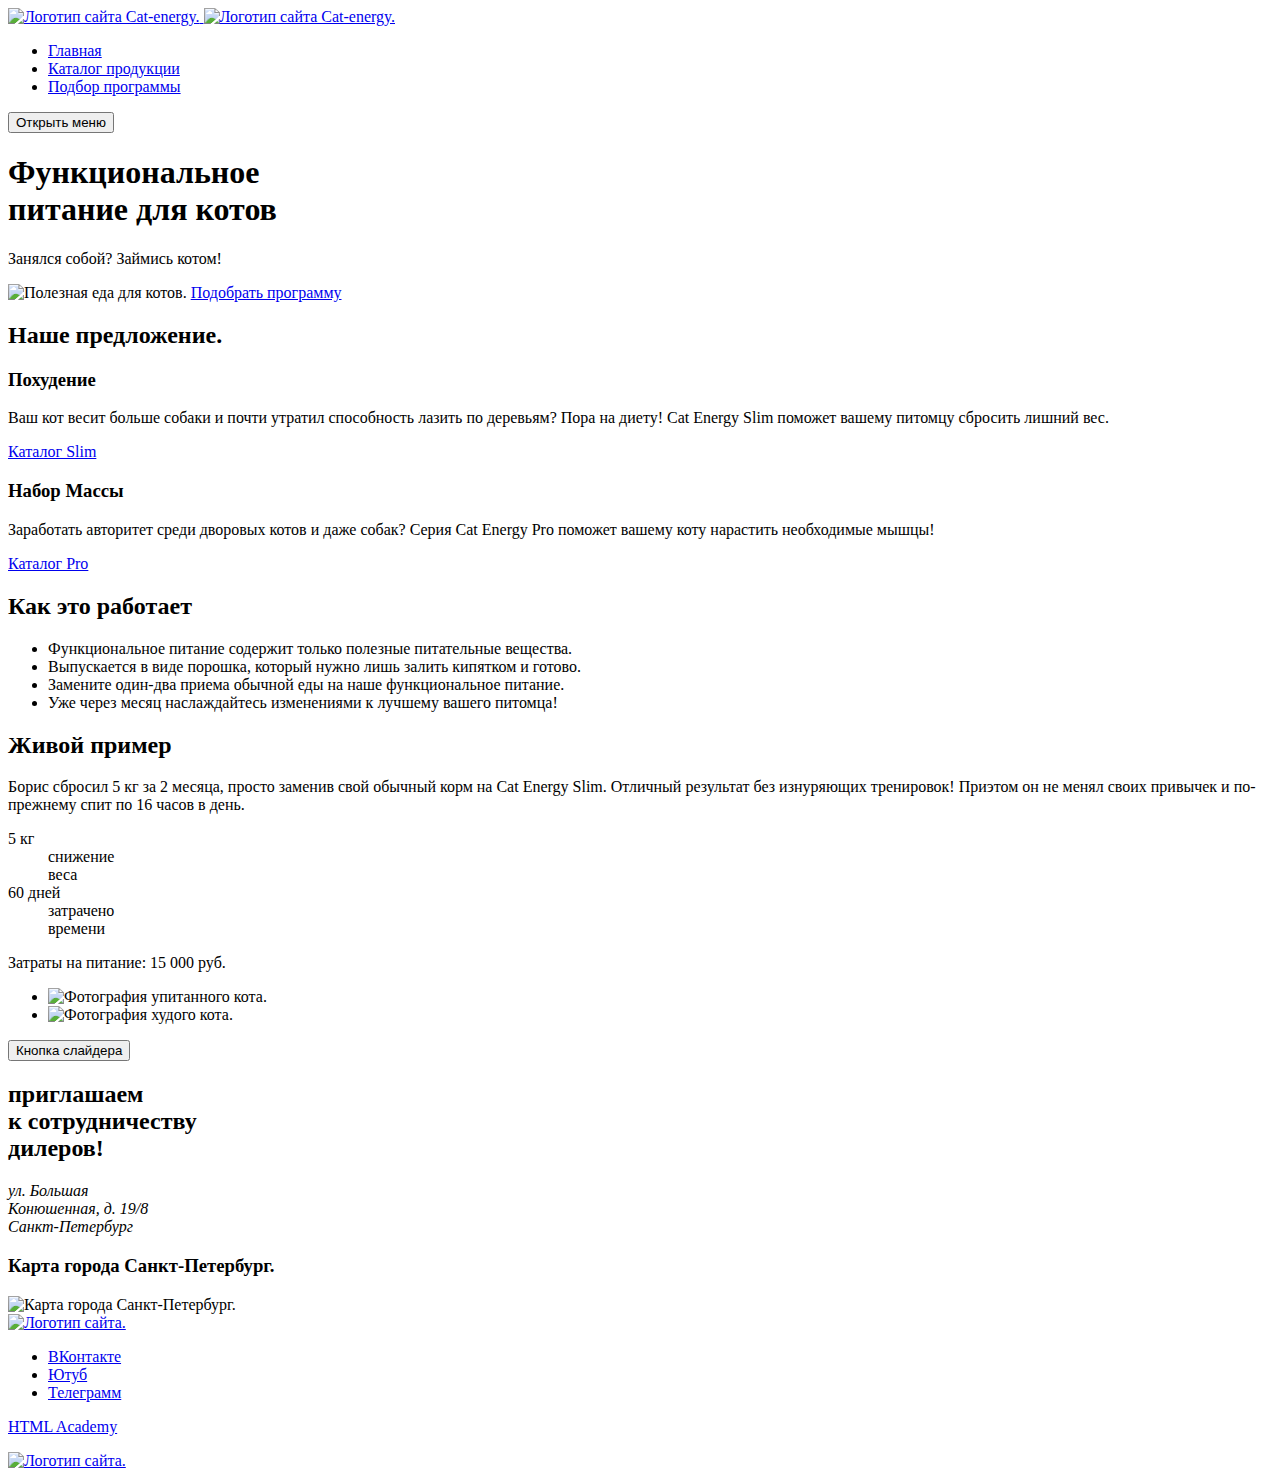
==== index.html @ bf42dce1 "Deploying to gh-pages from @ alexanderVLG/1313907-cat-energy-2@f5c07b1975a2512b20e7ac89ebc31b6729295" ====
<!DOCTYPE html><html class="page" lang="ru"><head><meta charset="UTF-8"><title>Cat Energy</title><meta name="viewport" content="width=device-width,initial-scale=1"><link rel="stylesheet" href="styles/styles.css"><script src="scripts/index.js" defer="defer"></script></head><body class="page__body"><header class="main-header"><nav class="navigation"><a class="navigation__logo" href="index.html"><img class="navigation__logo-image" src="/" alt="Логотип сайта Cat-energy." width="70" height="59"> <img class="navigation__logo-image" src="/" alt="Логотип сайта Cat-energy." width="118" height="21"></a><div class="navigation__wrapper"><ul class="navigation__list"><li class="navigation__item navigation__item--current"><a class="navigation__link" href="index.html">Главная</a></li><li class="navigation__item"><a class="navigation__link" href="catalog.html">Каталог продукции</a></li><li class="navigation__item"><a class="navigation__link" href="#">Подбор программы</a></li></ul></div><button class="navigation__menu-button" type="button"><span class="visually-hidden">Открыть меню</span></button></nav><section class="promo"><h1 class="promo__title">Функциональное<br>питание для котов</h1><p class="promo__description">Занялся собой? Займись котом!</p><img class="promo__image" src="/" width="280" height="270" alt="Полезная еда для котов."> <a class="button" href="program.html">Подобрать программу</a></section></header><main class="main-container"><section class="programs"><h2 class="visually-hidden">Наше предложение.</h2><div class="programs__wrapper"><article class="feature"><h3 class="feature__title">Похудение</h3><p class="feature__description">Ваш кот весит больше собаки и почти утратил способность лазить по деревьям? Пора на диету! Cat Energy Slim поможет вашему питомцу сбросить лишний вес.</p><a class="feature__link" href="catalog-slim.html">Каталог Slim</a></article><article class="feature"><h3 class="feature__title">Набор Массы</h3><p class="feature__description">Заработать авторитет среди дворовых котов и даже собак? Серия Cat Energy Pro поможет вашему коту нарастить необходимые мышцы!</p><a class="feature__link" href="catalog-pro.html">Каталог Pro</a></article></div></section><section class="about-product"><h2 class="about-product__title">Как это работает</h2><ul class="about-product__list"><li class="about-product__item about-product__item--leaf">Функциональное питание содержит только полезные питательные вещества.</li><li class="about-product__item about-product__item--water">Выпускается в виде порошка, который нужно лишь залить кипятком и готово.</li><li class="about-product__item about-product__item--cutlery">Замените один-два приема обычной еды на наше функциональное питание.</li><li class="about-product__item about-product__item--time">Уже через месяц наслаждайтесь изменениями к лучшему вашего питомца!</li></ul></section><section class="history"><div class="history__wrapper"><h2 class="history__title">Живой пример</h2><p class="history__intro">Борис сбросил 5 кг за 2 месяца, просто заменив свой обычный корм на Cat Energy Slim. Отличный результат без изнуряющих тренировок! Приэтом он не менял своих привычек и по-прежнему спит по 16 часов в день.</p><dl class="history__list"><div class="history__item"><dt class="history__number">5 кг</dt><dd class="history__description">снижение<br>веса</dd></div><div class="history__item"><dt class="history__number">60 дней</dt><dd class="history__description">затрачено<br>времени</dd></div></dl><p class="history__cost">Затраты на питание&#58; 15 000 руб.</p><div class="history__list-wrapper slider"><ul class="history__list slider__list"><li class="history__item slider__item"><img class="history__item-image" src="#" width="280" height="256" alt="Фотография упитанного кота."></li><li class="history__item slider__item"><img class="history__item-image" src="#" width="280" height="256" alt="Фотография худого кота."></li></ul><div class="history__bar"><button class="history__button" type="button"><span class="visually-hidden">Кнопка слайдера</span></button></div></div></div></section><section class="contact"><div class="contact__wrapper"><h2 class="contact__title">приглашаем<br>к сотрудничеству<br>дилеров!</h2><address class="contact__address">ул. Большая<br>Конюшенная, д. 19/8<br>Санкт-Петербург</address></div></section><section class="map"><h3 class="visually-hidden">Карта города Санкт-Петербург.</h3><img class="map-image" src="#" width="320" height="250" alt="Карта города Санкт-Петербург."></section></main><footer class="main-footer"><div class="main-footer__wrapper"><a class="main-footer__logo" href="index.html"><img class="main-footer__logo-image" src="#" width="128" height="24" alt="Логотип сайта."></a><ul class="social"><li class="social__item"><a class="social__link social__link--vkontakte" href="#"><span class="visually-hidden">ВКонтакте</span></a></li><li class="social__item"><a class="social__link social__link--youtube" href="#"><span class="visually-hidden">Ютуб</span></a></li><li class="social__item"><a class="social__link social__link--telegram" href="#"><span class="visually-hidden">Телеграмм</span></a></li></ul><a class="main-footer__logo" href="https://htmlacademy.ru/intensive/adaptive"><p class="main-footer__text">HTML Academy</p><img class="main-footer__logo-image" src="#" width="27" height="34" alt="Логотип сайта."></a></div></footer></body></html>
---- styles/styles.css ----
.header{color:#fff;background-color:#639;padding:10px 15px}
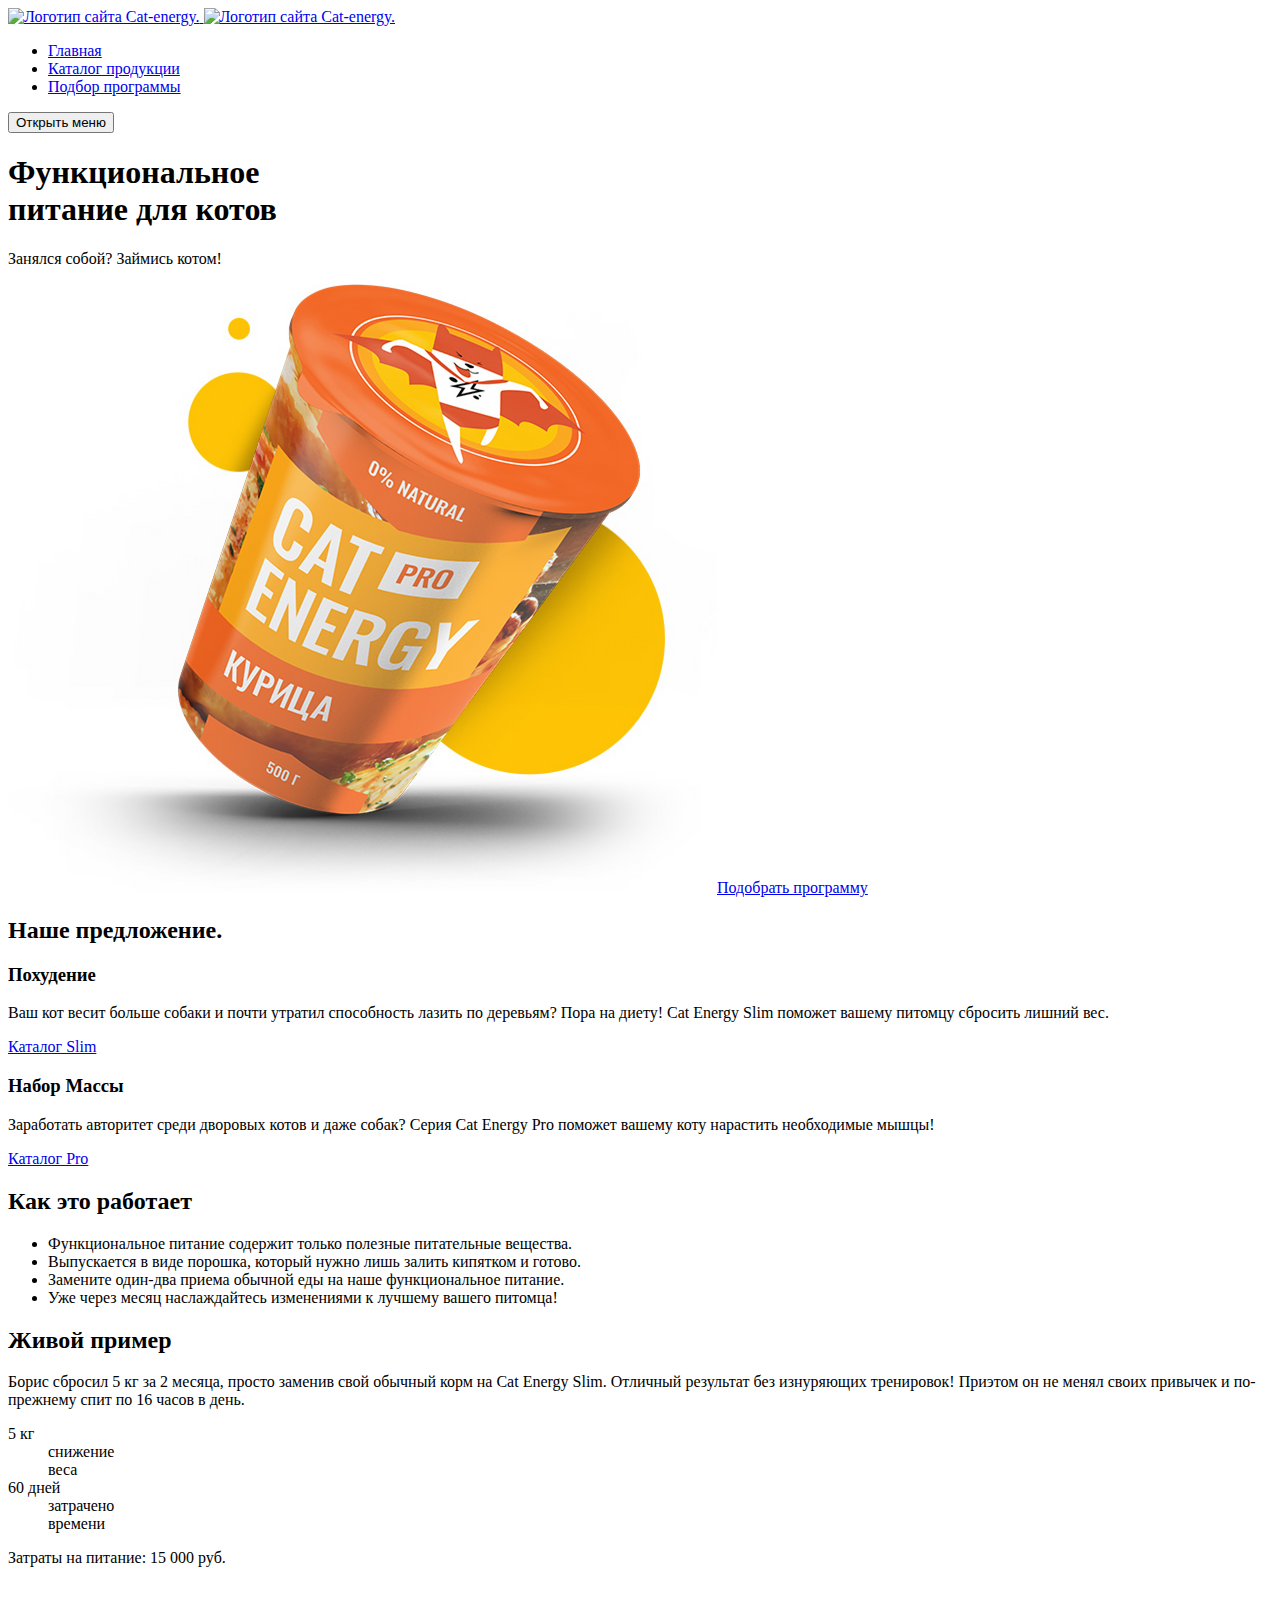
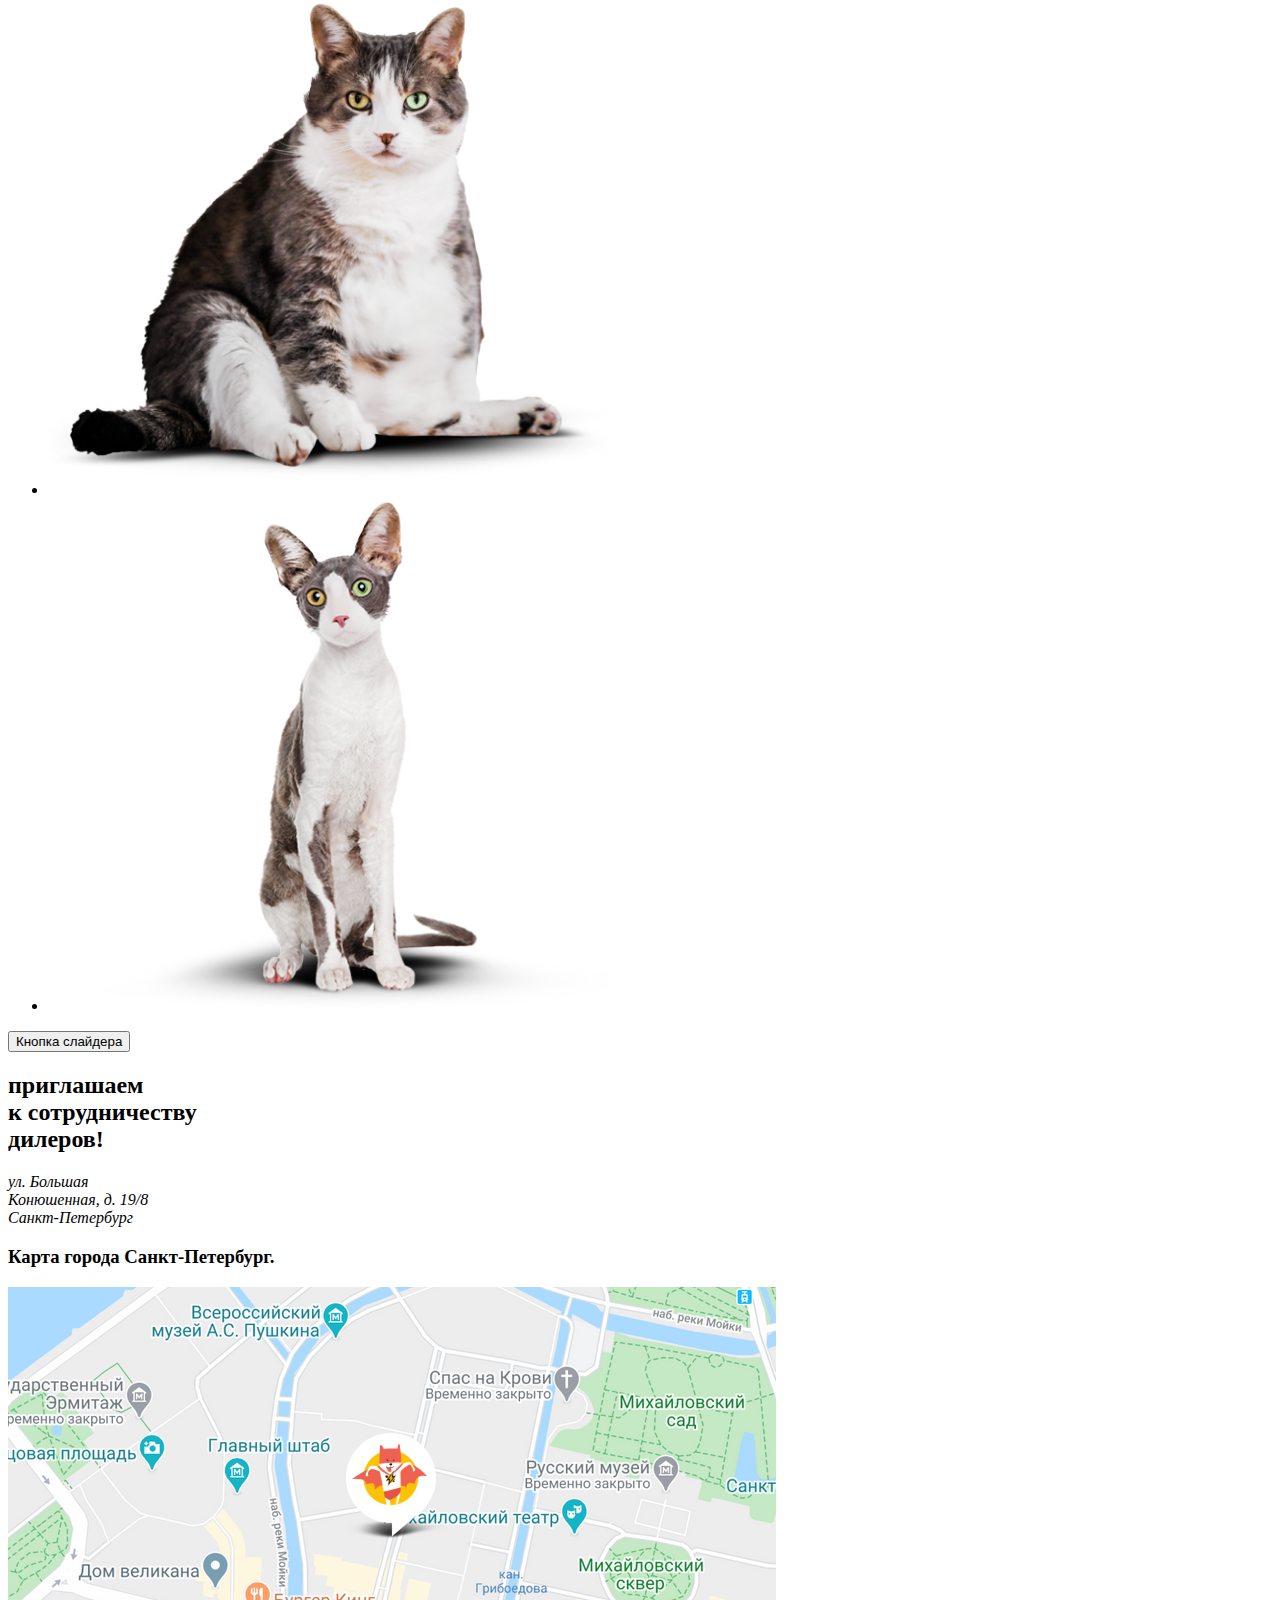
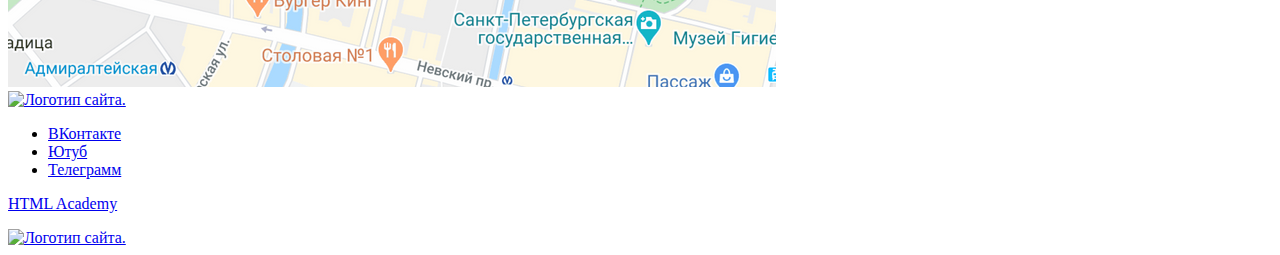
==== commit 96fc7cab: "Deploying to gh-pages from @ alexanderVLG/1313907-cat-energy-2@6d622c075385131411f7d6df6520c40b5d31d" ====
--- a/index.html
+++ b/index.html
@@ -1 +1 @@
-<!DOCTYPE html><html class="page" lang="ru"><head><meta charset="UTF-8"><title>Cat Energy</title><meta name="viewport" content="width=device-width,initial-scale=1"><link rel="stylesheet" href="styles/styles.css"><script src="scripts/index.js" defer="defer"></script></head><body class="page__body"><header class="main-header"><nav class="navigation"><a class="navigation__logo" href="index.html"><img class="navigation__logo-image" src="/" alt="Логотип сайта Cat-energy." width="70" height="59"> <img class="navigation__logo-image" src="/" alt="Логотип сайта Cat-energy." width="118" height="21"></a><div class="navigation__wrapper"><ul class="navigation__list"><li class="navigation__item navigation__item--current"><a class="navigation__link" href="index.html">Главная</a></li><li class="navigation__item"><a class="navigation__link" href="catalog.html">Каталог продукции</a></li><li class="navigation__item"><a class="navigation__link" href="#">Подбор программы</a></li></ul></div><button class="navigation__menu-button" type="button"><span class="visually-hidden">Открыть меню</span></button></nav><section class="promo"><h1 class="promo__title">Функциональное<br>питание для котов</h1><p class="promo__description">Занялся собой? Займись котом!</p><img class="promo__image" src="/" width="280" height="270" alt="Полезная еда для котов."> <a class="button" href="program.html">Подобрать программу</a></section></header><main class="main-container"><section class="programs"><h2 class="visually-hidden">Наше предложение.</h2><div class="programs__wrapper"><article class="feature"><h3 class="feature__title">Похудение</h3><p class="feature__description">Ваш кот весит больше собаки и почти утратил способность лазить по деревьям? Пора на диету! Cat Energy Slim поможет вашему питомцу сбросить лишний вес.</p><a class="feature__link" href="catalog-slim.html">Каталог Slim</a></article><article class="feature"><h3 class="feature__title">Набор Массы</h3><p class="feature__description">Заработать авторитет среди дворовых котов и даже собак? Серия Cat Energy Pro поможет вашему коту нарастить необходимые мышцы!</p><a class="feature__link" href="catalog-pro.html">Каталог Pro</a></article></div></section><section class="about-product"><h2 class="about-product__title">Как это работает</h2><ul class="about-product__list"><li class="about-product__item about-product__item--leaf">Функциональное питание содержит только полезные питательные вещества.</li><li class="about-product__item about-product__item--water">Выпускается в виде порошка, который нужно лишь залить кипятком и готово.</li><li class="about-product__item about-product__item--cutlery">Замените один-два приема обычной еды на наше функциональное питание.</li><li class="about-product__item about-product__item--time">Уже через месяц наслаждайтесь изменениями к лучшему вашего питомца!</li></ul></section><section class="history"><div class="history__wrapper"><h2 class="history__title">Живой пример</h2><p class="history__intro">Борис сбросил 5 кг за 2 месяца, просто заменив свой обычный корм на Cat Energy Slim. Отличный результат без изнуряющих тренировок! Приэтом он не менял своих привычек и по-прежнему спит по 16 часов в день.</p><dl class="history__list"><div class="history__item"><dt class="history__number">5 кг</dt><dd class="history__description">снижение<br>веса</dd></div><div class="history__item"><dt class="history__number">60 дней</dt><dd class="history__description">затрачено<br>времени</dd></div></dl><p class="history__cost">Затраты на питание&#58; 15 000 руб.</p><div class="history__list-wrapper slider"><ul class="history__list slider__list"><li class="history__item slider__item"><img class="history__item-image" src="#" width="280" height="256" alt="Фотография упитанного кота."></li><li class="history__item slider__item"><img class="history__item-image" src="#" width="280" height="256" alt="Фотография худого кота."></li></ul><div class="history__bar"><button class="history__button" type="button"><span class="visually-hidden">Кнопка слайдера</span></button></div></div></div></section><section class="contact"><div class="contact__wrapper"><h2 class="contact__title">приглашаем<br>к сотрудничеству<br>дилеров!</h2><address class="contact__address">ул. Большая<br>Конюшенная, д. 19/8<br>Санкт-Петербург</address></div></section><section class="map"><h3 class="visually-hidden">Карта города Санкт-Петербург.</h3><img class="map-image" src="#" width="320" height="250" alt="Карта города Санкт-Петербург."></section></main><footer class="main-footer"><div class="main-footer__wrapper"><a class="main-footer__logo" href="index.html"><img class="main-footer__logo-image" src="#" width="128" height="24" alt="Логотип сайта."></a><ul class="social"><li class="social__item"><a class="social__link social__link--vkontakte" href="#"><span class="visually-hidden">ВКонтакте</span></a></li><li class="social__item"><a class="social__link social__link--youtube" href="#"><span class="visually-hidden">Ютуб</span></a></li><li class="social__item"><a class="social__link social__link--telegram" href="#"><span class="visually-hidden">Телеграмм</span></a></li></ul><a class="main-footer__logo" href="https://htmlacademy.ru/intensive/adaptive"><p class="main-footer__text">HTML Academy</p><img class="main-footer__logo-image" src="#" width="27" height="34" alt="Логотип сайта."></a></div></footer></body></html>+<!DOCTYPE html><html class="page" lang="ru"><head><meta charset="UTF-8"><title>Cat Energy</title><meta name="viewport" content="width=device-width,initial-scale=1"><link rel="icon" href="favicon.ico"><!-- 32×32 --><link rel="icon" href="favicons/icon.svg" type="image/svg+xml"><link rel="apple-touch-icon" href="favicons/icon-180.png"><link rel="manifest" href="manifest.webmanifest"><link rel="stylesheet" href="styles/styles.css"><script src="scripts/index.js" defer="defer"></script></head><body class="page__body"><header class="main-header"><nav class="navigation"><a class="navigation__logo" href="index.html"><img class="navigation__logo-image" src="/" alt="Логотип сайта Cat-energy." width="70" height="59"> <img class="navigation__logo-image" src="/" alt="Логотип сайта Cat-energy." width="118" height="21"></a><div class="navigation__wrapper"><ul class="navigation__list"><li class="navigation__item navigation__item--current"><a class="navigation__link" href="index.html">Главная</a></li><li class="navigation__item"><a class="navigation__link" href="catalog.html">Каталог продукции</a></li><li class="navigation__item"><a class="navigation__link" href="#">Подбор программы</a></li></ul></div><button class="navigation__menu-button" type="button"><span class="visually-hidden">Открыть меню</span></button></nav><section class="promo"><h1 class="promo__title">Функциональное<br>питание для котов</h1><p class="promo__description">Занялся собой? Займись котом!</p><picture><source media="(min-width: 1440px)" width="552" height="499" type="image/png" srcset="images/index-images/hero-image@1x.png, images/index-images/hero-image@2x.png 2x"><source media="(min-width: 768px)" width="709" height="609" type="image/png" srcset="images/index-images/hero-image-tablet@1x.png, images/index-images/hero-image-tablet@2x.png 2x"><img class="promo__image" src="images/index-images/hero-image-mobile@1x.png" srcset="images/index-images/hero-image-mobile@2x.png 2x" width="280" height="270" alt="Полезная еда для котов."></picture><a class="button" href="program.html">Подобрать программу</a></section></header><main class="main-container"><section class="programs"><h2 class="visually-hidden">Наше предложение.</h2><div class="programs__wrapper"><article class="feature"><h3 class="feature__title">Похудение</h3><p class="feature__description">Ваш кот весит больше собаки и почти утратил способность лазить по деревьям? Пора на диету! Cat Energy Slim поможет вашему питомцу сбросить лишний вес.</p><a class="feature__link" href="catalog-slim.html">Каталог Slim</a></article><article class="feature"><h3 class="feature__title">Набор Массы</h3><p class="feature__description">Заработать авторитет среди дворовых котов и даже собак? Серия Cat Energy Pro поможет вашему коту нарастить необходимые мышцы!</p><a class="feature__link" href="catalog-pro.html">Каталог Pro</a></article></div></section><section class="about-product"><h2 class="about-product__title">Как это работает</h2><ul class="about-product__list"><li class="about-product__item about-product__item--leaf">Функциональное питание содержит только полезные питательные вещества.</li><li class="about-product__item about-product__item--water">Выпускается в виде порошка, который нужно лишь залить кипятком и готово.</li><li class="about-product__item about-product__item--cutlery">Замените один-два приема обычной еды на наше функциональное питание.</li><li class="about-product__item about-product__item--time">Уже через месяц наслаждайтесь изменениями к лучшему вашего питомца!</li></ul></section><section class="history"><div class="history__wrapper"><h2 class="history__title">Живой пример</h2><p class="history__intro">Борис сбросил 5 кг за 2 месяца, просто заменив свой обычный корм на Cat Energy Slim. Отличный результат без изнуряющих тренировок! Приэтом он не менял своих привычек и по-прежнему спит по 16 часов в день.</p><dl class="history__list"><div class="history__item"><dt class="history__number">5 кг</dt><dd class="history__description">снижение<br>веса</dd></div><div class="history__item"><dt class="history__number">60 дней</dt><dd class="history__description">затрачено<br>времени</dd></div></dl><p class="history__cost">Затраты на питание&#58; 15 000 руб.</p><div class="history__list-wrapper slider"><ul class="history__list slider__list"><li class="history__item slider__item"><picture><source media="(min-width: 768px)" type="image/png" width="560" height="512" srcset="images/index-images/fat-cat-tablet@1x.png, images/index-images/fat-cat-tablet@2x.png 2x"><img class="history__item-image" src="images/index-images/fat-cat-mobile@1x.png" srcset="images/index-images/fat-cat-mobile@2x.png" width="280" height="256" alt="Фотография упитанного кота."></picture></li><li class="history__item slider__item"><picture><source media="(min-width: 768px)" type="image/png" width="560" height="512" srcset="images/index-images/thin-cat-tablet@1x.png, images/index-images/thin-cat-tablet@2x.png 2x"><img class="history__item-image" src="images/index-images/thin-cat-mobile@1x.png" srcset="images/index-images/thin-cat-mobile@2x.png" width="280" height="256" alt="Фотография худого кота."></picture></li></ul><div class="history__bar"><button class="history__button" type="button"><span class="visually-hidden">Кнопка слайдера</span></button></div></div></div></section><section class="contact"><div class="contact__wrapper"><h2 class="contact__title">приглашаем<br>к сотрудничеству<br>дилеров!</h2><address class="contact__address">ул. Большая<br>Конюшенная, д. 19/8<br>Санкт-Петербург</address></div></section><section class="map"><h3 class="visually-hidden">Карта города Санкт-Петербург.</h3><picture><source media="(min-width: 1440px)" type="image/png" width="1440" height="400" srcset="images/location@1x.png, images/location@2x.png 2x"><source media="(min-width: 768px)" type="image/png" width="768" height="400" srcset="images/location-tablet@1x.png, images/location-tablet@2x.png 2x"><img class="map-image" src="images/location-mobile@1x.png" srcset="images/location-mobile@2x.png" width="320" height="250" alt="Карта города Санкт-Петербург."></picture></section></main><footer class="main-footer"><div class="main-footer__wrapper"><a class="main-footer__logo" href="index.html"><img class="main-footer__logo-image" src="#" width="128" height="24" alt="Логотип сайта."></a><ul class="social"><li class="social__item"><a class="social__link social__link--vkontakte" href="#"><span class="visually-hidden">ВКонтакте</span></a></li><li class="social__item"><a class="social__link social__link--youtube" href="#"><span class="visually-hidden">Ютуб</span></a></li><li class="social__item"><a class="social__link social__link--telegram" href="#"><span class="visually-hidden">Телеграмм</span></a></li></ul><a class="main-footer__logo" href="https://htmlacademy.ru/intensive/adaptive"><p class="main-footer__text">HTML Academy</p><img class="main-footer__logo-image" src="#" width="27" height="34" alt="Логотип сайта."></a></div></footer></body></html>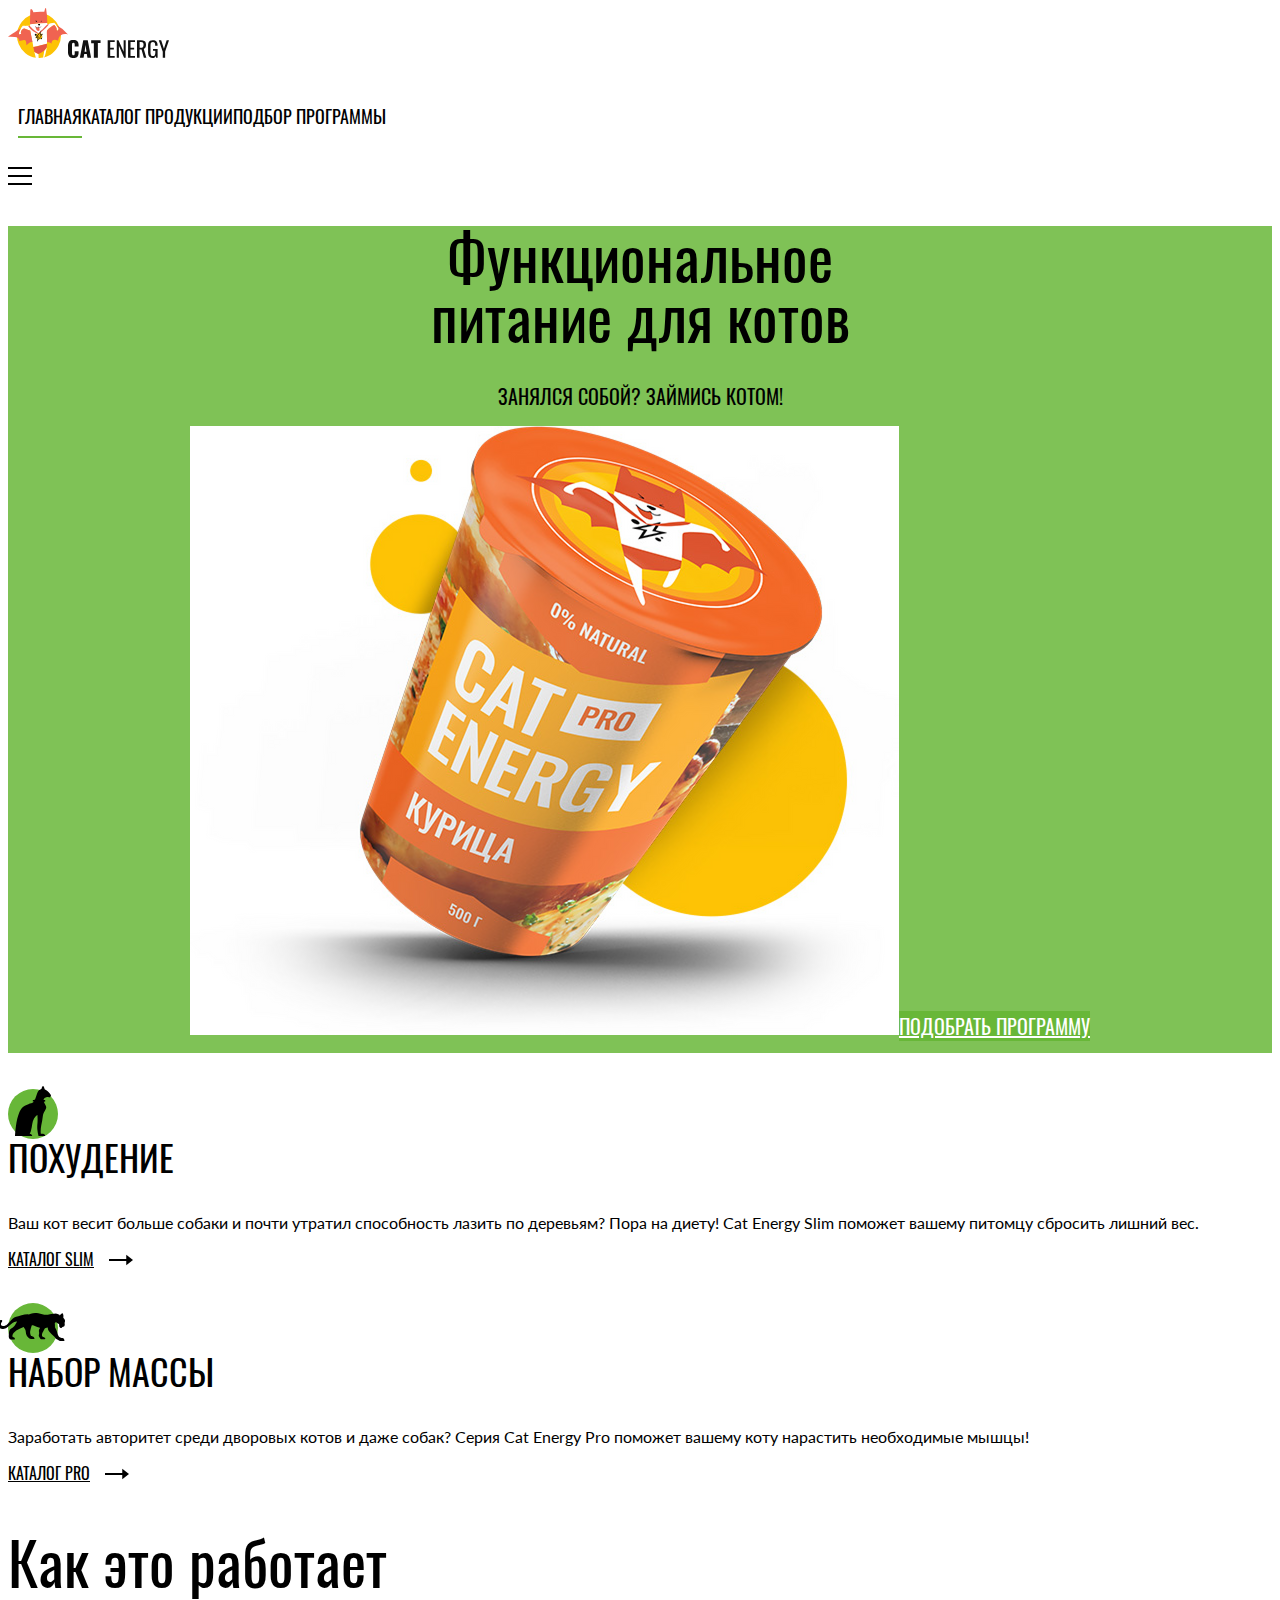
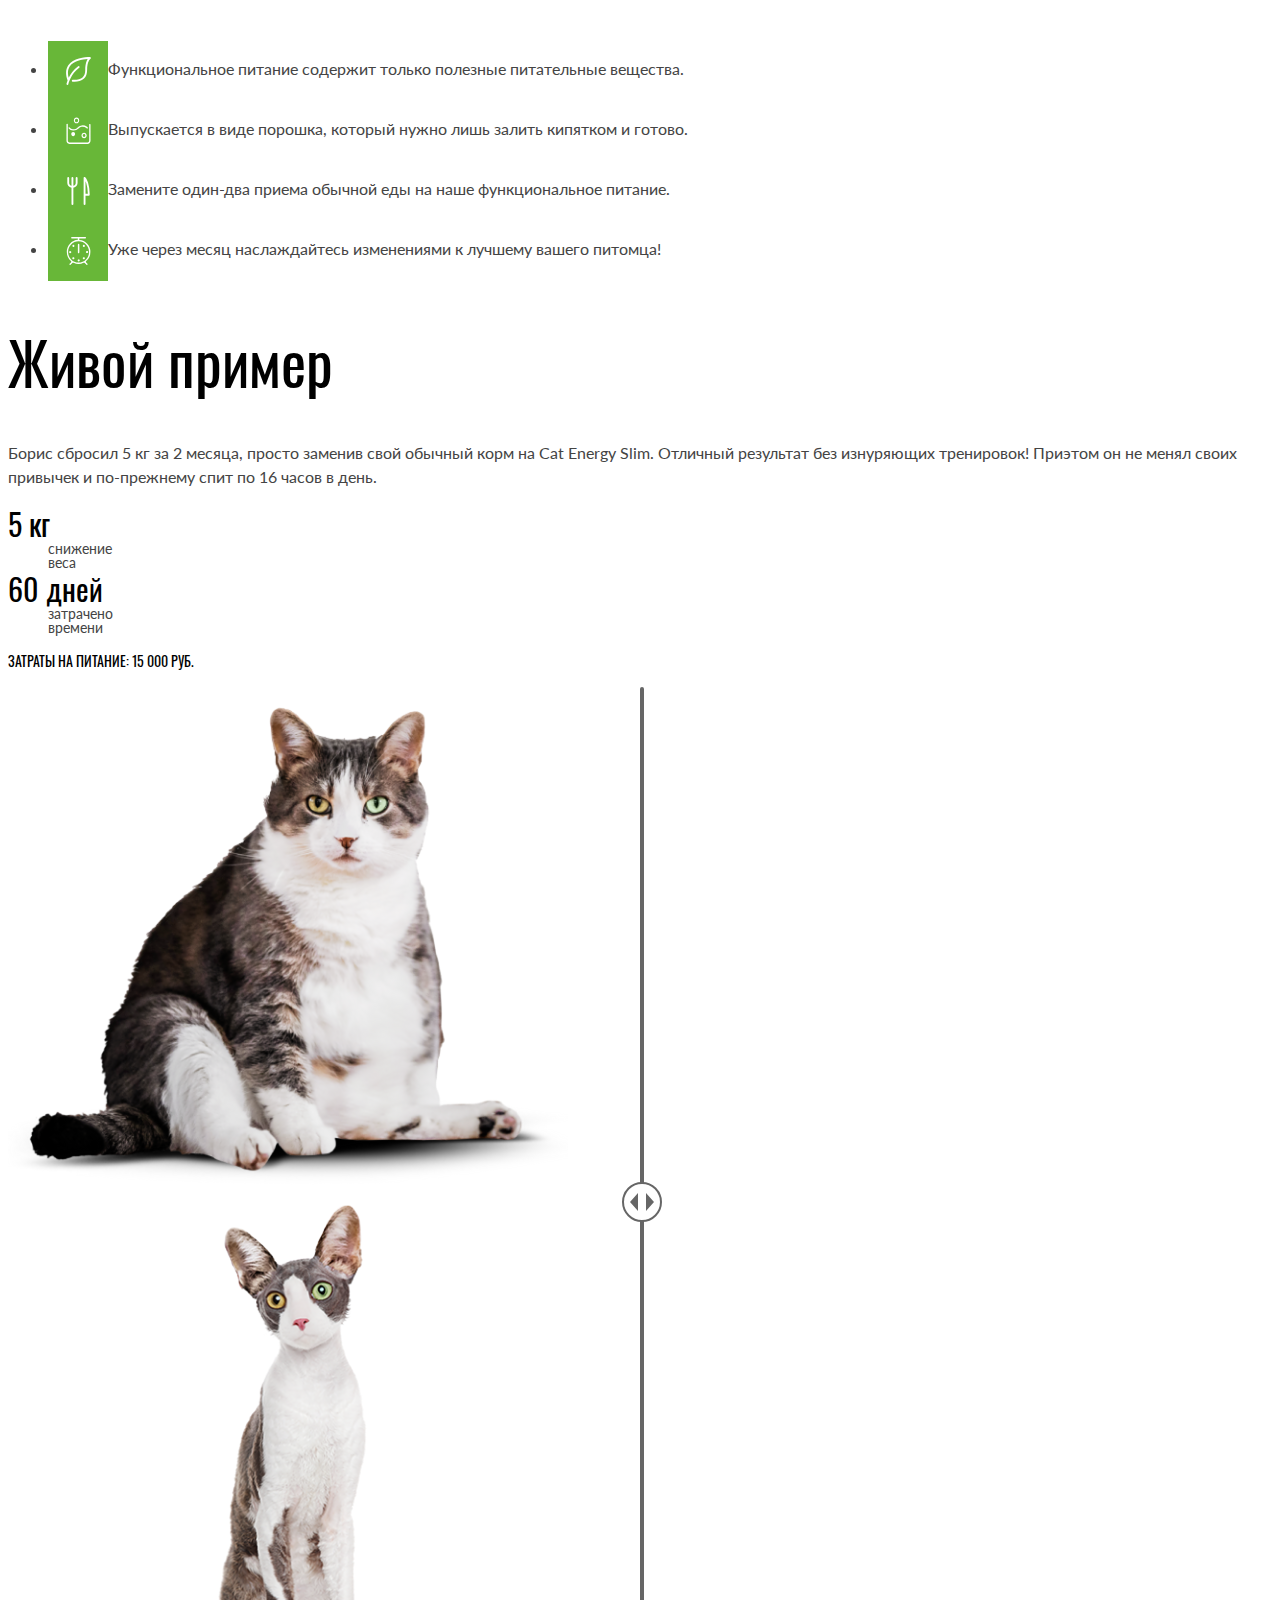
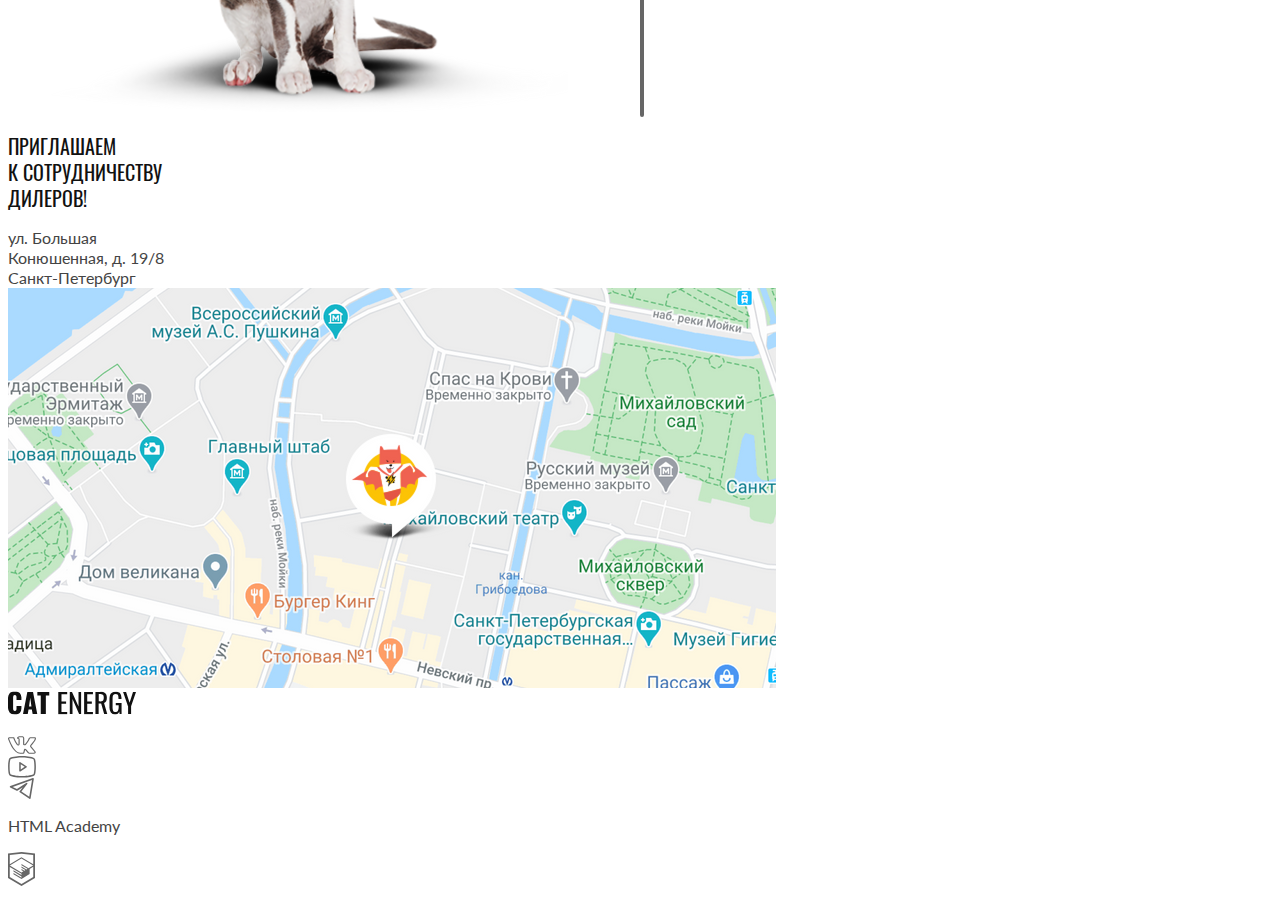
==== commit e8de078b: "Deploying to gh-pages from @ alexanderVLG/1313907-cat-energy-2@2759062562b4b2bf589df1718d4676f5a9057" ====
--- a/index.html
+++ b/index.html
@@ -1 +1 @@
-<!DOCTYPE html><html class="page" lang="ru"><head><meta charset="UTF-8"><title>Cat Energy</title><meta name="viewport" content="width=device-width,initial-scale=1"><link rel="icon" href="favicon.ico"><!-- 32×32 --><link rel="icon" href="favicons/icon.svg" type="image/svg+xml"><link rel="apple-touch-icon" href="favicons/icon-180.png"><link rel="manifest" href="manifest.webmanifest"><link rel="stylesheet" href="styles/styles.css"><script src="scripts/index.js" defer="defer"></script></head><body class="page__body"><header class="main-header"><nav class="navigation"><a class="navigation__logo" href="index.html"><img class="navigation__logo-image" src="/" alt="Логотип сайта Cat-energy." width="70" height="59"> <img class="navigation__logo-image" src="/" alt="Логотип сайта Cat-energy." width="118" height="21"></a><div class="navigation__wrapper"><ul class="navigation__list"><li class="navigation__item navigation__item--current"><a class="navigation__link" href="index.html">Главная</a></li><li class="navigation__item"><a class="navigation__link" href="catalog.html">Каталог продукции</a></li><li class="navigation__item"><a class="navigation__link" href="#">Подбор программы</a></li></ul></div><button class="navigation__menu-button" type="button"><span class="visually-hidden">Открыть меню</span></button></nav><section class="promo"><h1 class="promo__title">Функциональное<br>питание для котов</h1><p class="promo__description">Занялся собой? Займись котом!</p><picture><source media="(min-width: 1440px)" width="552" height="499" type="image/png" srcset="images/index-images/hero-image@1x.png, images/index-images/hero-image@2x.png 2x"><source media="(min-width: 768px)" width="709" height="609" type="image/png" srcset="images/index-images/hero-image-tablet@1x.png, images/index-images/hero-image-tablet@2x.png 2x"><img class="promo__image" src="images/index-images/hero-image-mobile@1x.png" srcset="images/index-images/hero-image-mobile@2x.png 2x" width="280" height="270" alt="Полезная еда для котов."></picture><a class="button" href="program.html">Подобрать программу</a></section></header><main class="main-container"><section class="programs"><h2 class="visually-hidden">Наше предложение.</h2><div class="programs__wrapper"><article class="feature"><h3 class="feature__title">Похудение</h3><p class="feature__description">Ваш кот весит больше собаки и почти утратил способность лазить по деревьям? Пора на диету! Cat Energy Slim поможет вашему питомцу сбросить лишний вес.</p><a class="feature__link" href="catalog-slim.html">Каталог Slim</a></article><article class="feature"><h3 class="feature__title">Набор Массы</h3><p class="feature__description">Заработать авторитет среди дворовых котов и даже собак? Серия Cat Energy Pro поможет вашему коту нарастить необходимые мышцы!</p><a class="feature__link" href="catalog-pro.html">Каталог Pro</a></article></div></section><section class="about-product"><h2 class="about-product__title">Как это работает</h2><ul class="about-product__list"><li class="about-product__item about-product__item--leaf">Функциональное питание содержит только полезные питательные вещества.</li><li class="about-product__item about-product__item--water">Выпускается в виде порошка, который нужно лишь залить кипятком и готово.</li><li class="about-product__item about-product__item--cutlery">Замените один-два приема обычной еды на наше функциональное питание.</li><li class="about-product__item about-product__item--time">Уже через месяц наслаждайтесь изменениями к лучшему вашего питомца!</li></ul></section><section class="history"><div class="history__wrapper"><h2 class="history__title">Живой пример</h2><p class="history__intro">Борис сбросил 5 кг за 2 месяца, просто заменив свой обычный корм на Cat Energy Slim. Отличный результат без изнуряющих тренировок! Приэтом он не менял своих привычек и по-прежнему спит по 16 часов в день.</p><dl class="history__list"><div class="history__item"><dt class="history__number">5 кг</dt><dd class="history__description">снижение<br>веса</dd></div><div class="history__item"><dt class="history__number">60 дней</dt><dd class="history__description">затрачено<br>времени</dd></div></dl><p class="history__cost">Затраты на питание&#58; 15 000 руб.</p><div class="history__list-wrapper slider"><ul class="history__list slider__list"><li class="history__item slider__item"><picture><source media="(min-width: 768px)" type="image/png" width="560" height="512" srcset="images/index-images/fat-cat-tablet@1x.png, images/index-images/fat-cat-tablet@2x.png 2x"><img class="history__item-image" src="images/index-images/fat-cat-mobile@1x.png" srcset="images/index-images/fat-cat-mobile@2x.png" width="280" height="256" alt="Фотография упитанного кота."></picture></li><li class="history__item slider__item"><picture><source media="(min-width: 768px)" type="image/png" width="560" height="512" srcset="images/index-images/thin-cat-tablet@1x.png, images/index-images/thin-cat-tablet@2x.png 2x"><img class="history__item-image" src="images/index-images/thin-cat-mobile@1x.png" srcset="images/index-images/thin-cat-mobile@2x.png" width="280" height="256" alt="Фотография худого кота."></picture></li></ul><div class="history__bar"><button class="history__button" type="button"><span class="visually-hidden">Кнопка слайдера</span></button></div></div></div></section><section class="contact"><div class="contact__wrapper"><h2 class="contact__title">приглашаем<br>к сотрудничеству<br>дилеров!</h2><address class="contact__address">ул. Большая<br>Конюшенная, д. 19/8<br>Санкт-Петербург</address></div></section><section class="map"><h3 class="visually-hidden">Карта города Санкт-Петербург.</h3><picture><source media="(min-width: 1440px)" type="image/png" width="1440" height="400" srcset="images/location@1x.png, images/location@2x.png 2x"><source media="(min-width: 768px)" type="image/png" width="768" height="400" srcset="images/location-tablet@1x.png, images/location-tablet@2x.png 2x"><img class="map-image" src="images/location-mobile@1x.png" srcset="images/location-mobile@2x.png" width="320" height="250" alt="Карта города Санкт-Петербург."></picture></section></main><footer class="main-footer"><div class="main-footer__wrapper"><a class="main-footer__logo" href="index.html"><img class="main-footer__logo-image" src="#" width="128" height="24" alt="Логотип сайта."></a><ul class="social"><li class="social__item"><a class="social__link social__link--vkontakte" href="#"><span class="visually-hidden">ВКонтакте</span></a></li><li class="social__item"><a class="social__link social__link--youtube" href="#"><span class="visually-hidden">Ютуб</span></a></li><li class="social__item"><a class="social__link social__link--telegram" href="#"><span class="visually-hidden">Телеграмм</span></a></li></ul><a class="main-footer__logo" href="https://htmlacademy.ru/intensive/adaptive"><p class="main-footer__text">HTML Academy</p><img class="main-footer__logo-image" src="#" width="27" height="34" alt="Логотип сайта."></a></div></footer></body></html>+<!DOCTYPE html><html class="page" lang="ru"><head><meta charset="UTF-8"><title>Cat Energy</title><meta name="viewport" content="width=device-width,initial-scale=1"><link rel="icon" href="favicon.ico"><!-- 32×32 --><link rel="icon" href="favicons/icon.svg" type="image/svg+xml"><link rel="apple-touch-icon" href="favicons/icon-180.png"><link rel="manifest" href="manifest.webmanifest"><link rel="stylesheet" href="styles/styles.css"><script src="scripts/index.js" defer="defer"></script></head><body class="page__body"><header class="main-header"><nav class="navigation"><a class="navigation__logo" href="index.html"><picture><source media="(min-width: 1440px)" srcset="images/logo-desktop.svg" width="70" height="59  " type="image/svg+xml"><source media="(min-width: 768px)" srcset="images/logo-tablet.svg" width="60" height="50" type="image/svg+xml"><img class="navigation__logo-image" src="images/logo-mobile.svg" width="33" height="38" alt="Логотип сайта Cat Energy."></picture><img class="navigation__logo-image" src="images/logo-text.svg" alt="Логотип сайта Cat-energy." width="101" height="18"></a><div class="navigation__wrapper"><ul class="navigation__list"><li class="navigation__item navigation__item--current"><a class="navigation__link" href="index.html">Главная</a></li><li class="navigation__item"><a class="navigation__link" href="catalog.html">Каталог продукции</a></li><li class="navigation__item"><a class="navigation__link" href="#">Подбор программы</a></li></ul></div><div class="button-wrapper"><button class="burger-button" type="button"><span class="visually-hidden">Открыть меню</span></button></div></nav><section class="promo"><h1 class="promo__title">Функциональное<br>питание для котов</h1><p class="promo__description">Занялся собой? Займись котом!</p><picture><source media="(min-width: 1440px)" width="552" height="499" type="image/png" srcset="images/index-images/hero-image@1x.png, images/index-images/hero-image@2x.png 2x"><source media="(min-width: 768px)" width="709" height="609" type="image/png" srcset="images/index-images/hero-image-tablet@1x.png, images/index-images/hero-image-tablet@2x.png 2x"><img class="promo__image" src="images/index-images/hero-image-mobile@1x.png" srcset="images/index-images/hero-image-mobile@2x.png 2x" width="280" height="270" alt="Полезная еда для котов."></picture><a class="button" href="program.html">Подобрать программу</a></section></header><main class="main-container"><section class="programs"><h2 class="visually-hidden">Наше предложение.</h2><div class="programs__wrapper"><article class="feature"><h3 class="feature__title feature__title--slim-icon">Похудение</h3><p class="feature__description">Ваш кот весит больше собаки и почти утратил способность лазить по деревьям? Пора на диету! Cat Energy Slim поможет вашему питомцу сбросить лишний вес.</p><a class="feature__link" href="catalog-slim.html">Каталог Slim</a></article><article class="feature"><h3 class="feature__title feature__title--pro-icon">Набор Массы</h3><p class="feature__description">Заработать авторитет среди дворовых котов и даже собак? Серия Cat Energy Pro поможет вашему коту нарастить необходимые мышцы!</p><a class="feature__link" href="catalog-pro.html">Каталог Pro</a></article></div></section><section class="about-product"><h2 class="about-product__title">Как это работает</h2><ul class="about-product__list"><li class="about-product__item about-product__item--leaf">Функциональное питание содержит только полезные питательные вещества.</li><li class="about-product__item about-product__item--water">Выпускается в виде порошка, который нужно лишь залить кипятком и готово.</li><li class="about-product__item about-product__item--cutlery">Замените один-два приема обычной еды на наше функциональное питание.</li><li class="about-product__item about-product__item--time">Уже через месяц наслаждайтесь изменениями к лучшему вашего питомца!</li></ul></section><section class="history"><div class="history__wrapper"><h2 class="history__title">Живой пример</h2><p class="history__intro">Борис сбросил 5 кг за 2 месяца, просто заменив свой обычный корм на Cat Energy Slim. Отличный результат без изнуряющих тренировок! Приэтом он не менял своих привычек и по-прежнему спит по 16 часов в день.</p><dl class="history__list"><div class="history__item"><dt class="history__number">5 кг</dt><dd class="history__description">снижение<br>веса</dd></div><div class="history__item"><dt class="history__number">60 дней</dt><dd class="history__description">затрачено<br>времени</dd></div></dl><p class="history__cost">Затраты на питание&#58; 15 000 руб.</p><div class="slider"><ul class="slider__list"><li class="slider__item"><picture><source media="(min-width: 768px)" type="image/png" width="560" height="512" srcset="images/index-images/fat-cat-tablet@1x.png, images/index-images/fat-cat-tablet@2x.png 2x"><img class="slider__item-image" src="images/index-images/fat-cat-mobile@1x.png" srcset="images/index-images/fat-cat-mobile@2x.png" width="280" height="256" alt="Фотография упитанного кота."></picture></li><li class="slider__item"><picture><source media="(min-width: 768px)" type="image/png" width="560" height="512" srcset="images/index-images/thin-cat-tablet@1x.png, images/index-images/thin-cat-tablet@2x.png 2x"><img class="slider__item-image" src="images/index-images/thin-cat-mobile@1x.png" srcset="images/index-images/thin-cat-mobile@2x.png" width="280" height="256" alt="Фотография худого кота."></picture></li></ul><button class="slider__button" type="button"><span class="visually-hidden">Кнопка слайдера</span></button></div></div></section><section class="contact"><div class="contact__wrapper"><h2 class="contact__title">приглашаем<br>к сотрудничеству<br>дилеров!</h2><address class="contact__address">ул. Большая<br>Конюшенная, д. 19/8<br>Санкт-Петербург</address></div></section><section class="map"><h3 class="visually-hidden">Карта города Санкт-Петербург.</h3><picture><source media="(min-width: 1440px)" type="image/png" width="1440" height="400" srcset="images/location@1x.png, images/location@2x.png 2x"><source media="(min-width: 768px)" type="image/png" width="768" height="400" srcset="images/location-tablet@1x.png, images/location-tablet@2x.png 2x"><img class="map-image" src="images/location-mobile@1x.png" srcset="images/location-mobile@2x.png" width="320" height="250" alt="Карта города Санкт-Петербург."></picture></section></main><footer class="main-footer"><div class="main-footer__wrapper"><a class="main-footer__logo" href="index.html"><img class="main-footer__logo-image" src="images/logo-text.svg" width="128" height="24" alt="Логотип сайта Cat Energy."></a><ul class="social"><li class="social__item"><a class="social__link social__link--vkontakte" href="#"><span class="visually-hidden">ВКонтакте</span></a></li><li class="social__item"><a class="social__link social__link--youtube" href="#"><span class="visually-hidden">Ютуб</span></a></li><li class="social__item"><a class="social__link social__link--telegram" href="#"><span class="visually-hidden">Телеграмм</span></a></li></ul><a class="main-footer__logo-copyright" href="https://htmlacademy.ru/intensive/adaptive"><p class="main-footer__text">HTML Academy</p><svg width="27" height="34"><use href="icons/stack.svg#logo-html-academy"></use></svg></a></div></footer></body></html>--- a/styles/styles.css
+++ b/styles/styles.css
@@ -1 +1 @@
-.header{color:#fff;background-color:#639;padding:10px 15px}+@font-face{font-family:Lato;font-weight:400;font-style:normal;src:url(../fonts/lato/Lato-Regular.woff2)format("woff2");font-display:swap}@font-face{font-family:Oswald;font-weight:400;font-style:normal;src:url(../fonts/oswald/oswaldregular.woff2)format("woff2");font-display:swap}.page__body{color:#444;font-family:Lato,sans-serif;font-weight:400}*,:before,:after{box-sizing:border-box}.visually-hidden{clip:rect(0 0 0 0);border:0;width:1px;height:1px;margin:-1px;padding:0;position:absolute;overflow:hidden}.button{color:#fff;text-transform:uppercase;background-color:#68b738;font-family:Oswald,sans-serif;font-size:16px;font-weight:400;line-height:20px}@media (width>=768px){.button{font-size:20px;line-height:26px}}.button--background-color{background-color:#f2f2f2}.button--text-color{color:#444}.burger-button{border:1px solid #000;width:24px;margin:0;padding:0;transition:transform .4s cubic-bezier(.23,1,.32,1)}.burger-button--show{border:none}.burger-button:before{content:"";border:1px solid #000;width:24px;transition:transform .4s cubic-bezier(.23,1,.32,1);position:absolute;top:1px;left:0}.burger-button:after{content:"";border:1px solid #000;width:24px;transition:transform .4s cubic-bezier(.23,1,.32,1);position:absolute;bottom:35%;left:0;transform:translateY(-50%)}.burger-button--show:before{transform:translateY(5px)rotate(-45deg)}.burger-button--show:after{transform:translateY(-4px)rotate(45deg)}.button-wrapper{width:24px;height:18px;display:inline-block;position:relative}.input{text-transform:uppercase;color:#444;font-family:Oswald,sans-serif;font-size:20px;font-weight:400}.catalog__title{color:#000;font-family:Oswald,sans-serif;font-size:36px;font-weight:400;line-height:36px}.catalog__item-title{text-transform:uppercase;color:#222;font-family:Oswald,sans-serif;font-size:16px;font-weight:400;line-height:20px}.catalog__info{font-size:12px;line-height:16px}.catalog__info-title{color:#111;line-height:20px}.navigation{text-transform:uppercase;font-family:Oswald,sans-serif;font-size:20px;font-weight:400;line-height:20px}@media (width>=768px){.navigation{font-size:18px}}.navigation__logo:hover{opacity:.8}.navigation__logo:focus-visible{outline-color:#68b738}.navigation__logo:active{opacity:.6}picture{font-size:0}.navigation__list{padding:10px;list-style-type:none;display:flex}@media (width>=1440px){.navigation__list{background-color:#68b738}}@media (width>=768px){.navigation__item--current{border-bottom:2px solid #68b738}}@media (width>=1440px){.navigation__item--current{border-color:#fff}}.navigation__link{color:#000;padding:10px 0;text-decoration:none;display:block}.navigation__link:hover{opacity:.6}.navigation__link:focus-visible{outline-color:#68b738}.navigation__link:active{opacity:.3}@media (width>=1440px){.navigation__link{color:#fff;font-size:20px}}.promo{text-align:center;color:#fff;background:#68b738d9 url(../images/index-background-mobile@2x.jpg) no-repeat;font-family:Oswald,sans-serif;line-height:36px}@media (width>=768px){.promo{background-image:none}}@media (width>=1440px){.promo{background-image:url(../images/index-background-desktop@2x.jpg)}}.promo__title{font-size:36px;font-weight:400}@media (width>=768px){.promo__title{color:#000;font-size:60px;line-height:60px}}.promo__description{text-transform:uppercase;font-size:14px;line-height:14px}@media (width>=768px){.promo__description{color:#000;font-size:20px;line-height:20px}}.feature__title{text-transform:uppercase;color:#000;font-family:Oswald,sans-serif;font-size:24px;font-weight:400;line-height:37px;position:relative}.feature__title:before{content:"";background-color:#68b738;border-radius:100%;width:50px;height:50px;display:block}.feature__title:after{content:"";position:absolute}.feature__title--slim-icon:after{background-image:url(../icons/stack.svg#cat-slim);width:36px;height:50px;top:-3px;left:7px}.feature__title--pro-icon:after{background-image:url(../icons/stack.svg#cat-pro);width:67px;height:28px;top:10px;left:-10px}@media (width>=768px){.feature__title{font-size:36px;line-height:36px}}.feature__description{font-size:14px;line-height:18px}@media (width>=768px){.feature__description{color:#000;font-size:16px;line-height:24px}}.feature__link{text-transform:uppercase;color:#000;font-family:Oswald,sans-serif;font-size:16px;line-height:16px;display:block}.feature__link:after{content:"";background-color:#000;width:24px;height:12px;margin-left:15px;display:inline-block;-webkit-mask-image:url(../icons/stack.svg#arrow);mask-image:url(../icons/stack.svg#arrow);-webkit-mask-repeat:no-repeat;mask-repeat:no-repeat}@media (width>=768px){.feature__link{font-style:20px}}.about-product__title{color:#000;font-family:Oswald,sans-serif;font-size:36px;font-weight:400}@media (width>=768px){.about-product__title{font-size:60px;line-height:60px}}.about-product__item{font-size:14px;line-height:18px}.about-product__item:before{content:"";background-color:#68b738;width:60px;height:60px}.about-product__item--leaf:before{content:"";vertical-align:middle;background-image:url(../icons/stack.svg#leaf-icon);background-position:50%;background-repeat:no-repeat;background-size:25px 28px;display:inline-block}.about-product__item--water:before{content:"";vertical-align:middle;background-image:url(../icons/stack.svg#water-icon);background-position:50%;background-repeat:no-repeat;background-size:25px 28px;display:inline-block}.about-product__item--cutlery:before{content:"";vertical-align:middle;background-image:url(../icons/stack.svg#cutlery-icon);background-position:50%;background-repeat:no-repeat;background-size:25px 28px;display:inline-block}.about-product__item--time:before{content:"";vertical-align:middle;background-image:url(../icons/stack.svg#watch-icon);background-position:50%;background-repeat:no-repeat;background-size:25px 28px;display:inline-block}@media (width>=768px){.about-product__item{font-size:16px;line-height:24px}}.history__title{color:#000;font-family:Oswald,sans-serif;font-size:36px;font-weight:400;line-height:40px}@media (width>=768px){.history__title{font-size:60px;line-height:60px}}.history__intro{font-size:14px;line-height:18px}@media (width>=768px){.history__intro{font-size:16px;line-height:24px}}.history__number{color:#000;font-family:Oswald,sans-serif;font-size:24px;line-height:24px}@media (width>=768px){.history__number{font-size:30px;line-height:37px}}.history__description{font-size:12px;line-height:12px}@media (width>=768px){.history__description{font-size:14px;line-height:14px}}.history__cost{text-transform:uppercase;color:#000;font-family:Oswald,sans-serif;font-size:14px;line-height:20px}.slider{position:relative}.slider__list{padding-left:0;list-style-type:none}.slider__button{box-sizing:border-box;background-color:#666;border:none;border-radius:2px;width:4px;height:100%;padding:0;position:absolute;top:0;left:50%}.slider__button:hover{background-color:#68b738}.slider__button:focus-visible{outline-color:#68b738}.slider__button:active{opacity:.6;background-color:#5eaa2f}.slider__button:hover:before,.slider__button:focus-visible:before{border-color:#68b738}.slider__button:before{content:"";background-color:#fff;border:2px solid #666;border-radius:50%;width:40px;height:40px;position:absolute;top:50%;left:50%;transform:translate(-50%,-50%)}.slider__button:hover:after{background-color:#68b738}.slider__button:after{content:"";background-color:#666;width:24px;height:18px;position:absolute;top:50%;left:50%;transform:translate(-50%,-50%);-webkit-mask-image:url(../icons/stack.svg#slider-arrow);mask-image:url(../icons/stack.svg#slider-arrow);-webkit-mask-repeat:no-repeat;mask-repeat:no-repeat}.contact{line-height:20px}.contact__title{color:#111;text-transform:uppercase;font-family:Oswald,sans-serif;font-size:16px;font-weight:400}@media (width>=768px){.contact__title{font-size:20px;line-height:26px}}.contact__address{font-size:14px;font-style:normal}@media (width>=768px){.contact__address{font-size:16px;line-height:20px}}.main-footer__text{color:#444;font-size:16px;line-height:20px}.main-footer__logo:hover{opacity:.8}.main-footer__logo:focus-visible{opacity:.8;outline-color:#68b738}.main-footer__logo:active{opacity:.6}.main-footer__logo-copyright{fill:#666;text-decoration:none}.main-footer__logo-copyright:focus-visible{outline-color:#68b738}.main-footer__logo-copyright:hover svg{fill:#68b738}.main-footer__logo-copyright:active svg,.main-footer__logo-copyright:active p{opacity:.3}.social{padding-left:0;list-style-type:none}.social__link{background-color:#666;width:28px;height:22px;display:block}.social__link--vkontakte{-webkit-mask-image:url(../icons/stack.svg#vkontakte);mask-image:url(../icons/stack.svg#vkontakte)}.social__link--youtube{-webkit-mask-image:url(../icons/stack.svg#youtube);mask-image:url(../icons/stack.svg#youtube)}.social__link--telegram{-webkit-mask-image:url(../icons/stack.svg#telegram);mask-image:url(../icons/stack.svg#telegram)}.social__link:hover,.social__link:focus-visible{background-color:#68b738}.social__link:active{opacity:.3;background-color:#68b738}.additional-goods__title{color:#000;font-family:Oswald,sans-serif;font-size:24px;font-weight:400;line-height:24px}.additional-goods__item{font-size:14px;line-height:14px}.additional-goods__item-title{text-transform:uppercase;color:#222;font-family:Oswald,sans-serif;font-size:16px;line-height:16px}.banner{background-color:#68b738d9;background-image:url(../images/banner-background@2x.jpg);background-repeat:no-repeat;padding:100px}.banner__title{color:#fff;font-size:16px;line-height:20px;position:relative}.banner__title:before{content:"";background-color:#fff;width:78px;height:81px;display:block;-webkit-mask-image:url(../icons/stack.svg#gift-icon);mask-image:url(../icons/stack.svg#gift-icon);-webkit-mask-repeat:no-repeat;mask-repeat:no-repeat}.subscribe{color:#000;font-family:Oswald,sans-serif;line-height:24px}.subscribe__title{font-size:24px;font-weight:400}.subscribe__description{font-size:16px}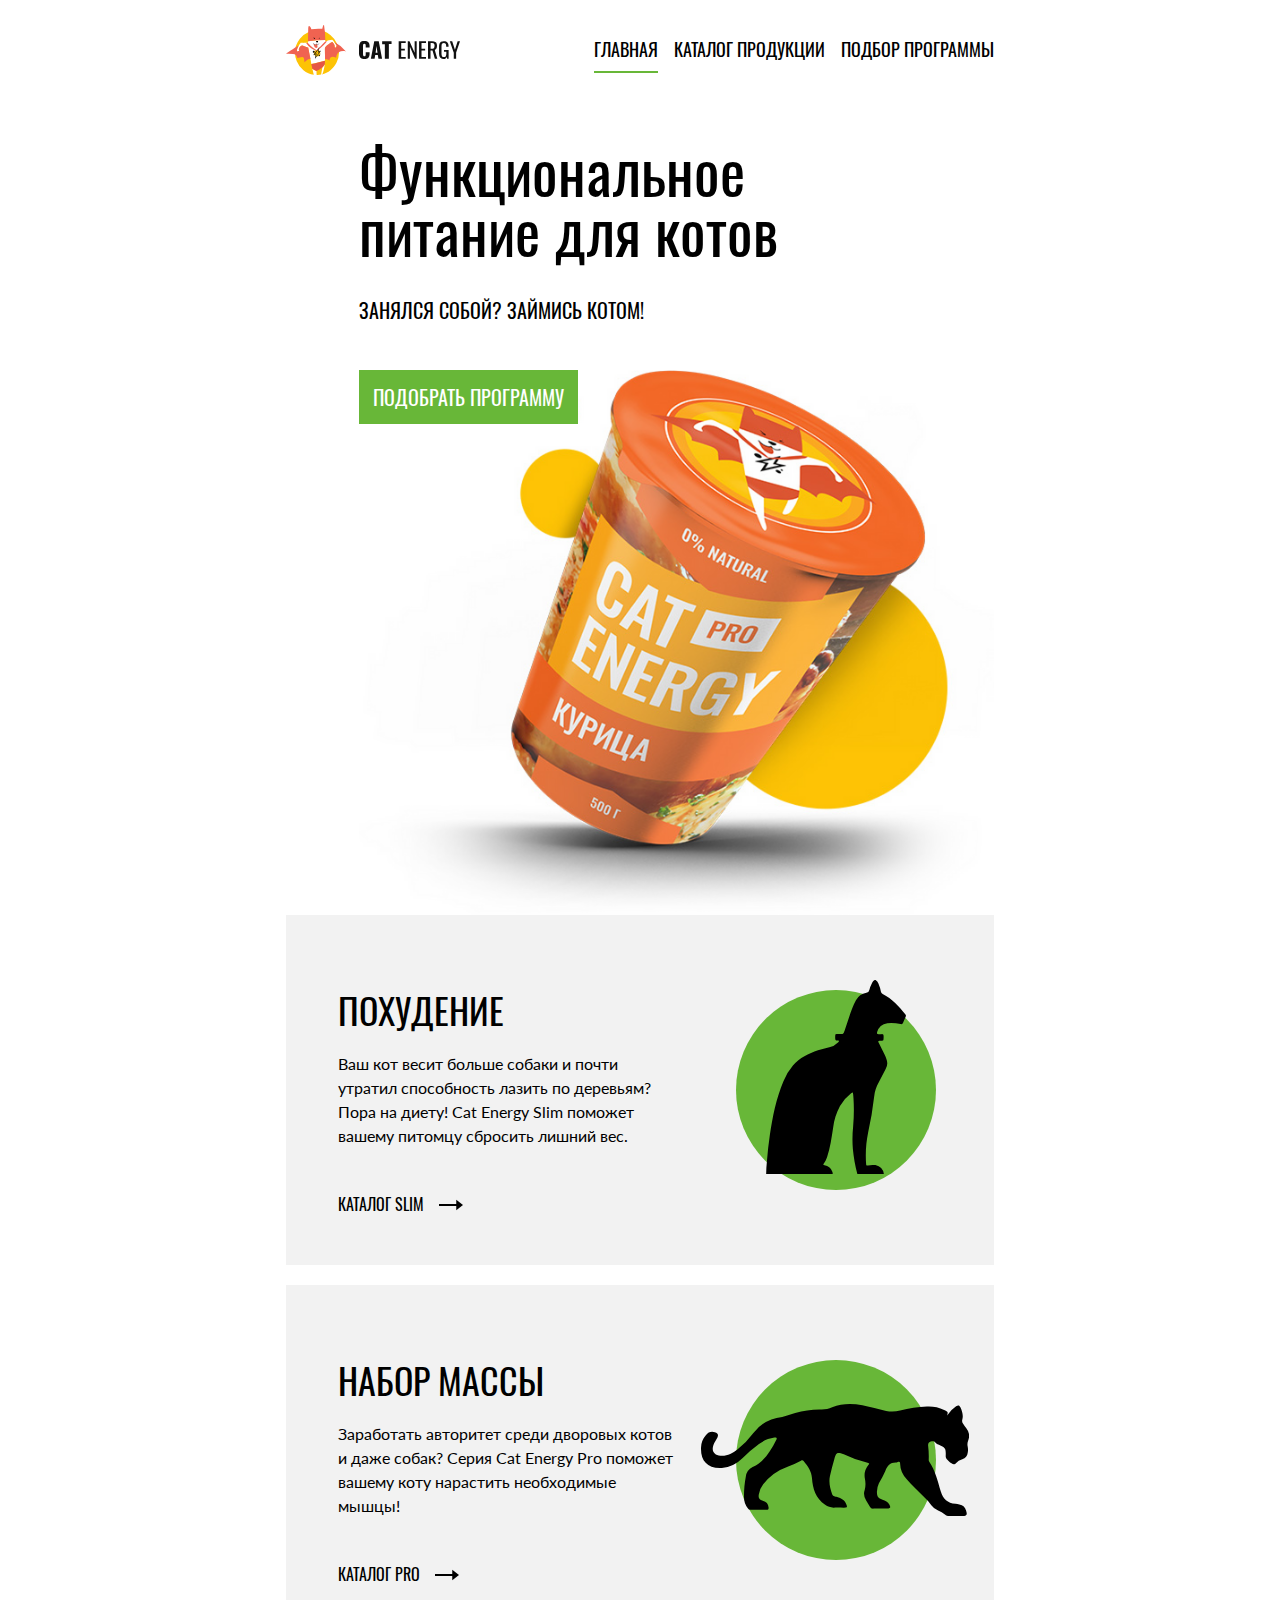
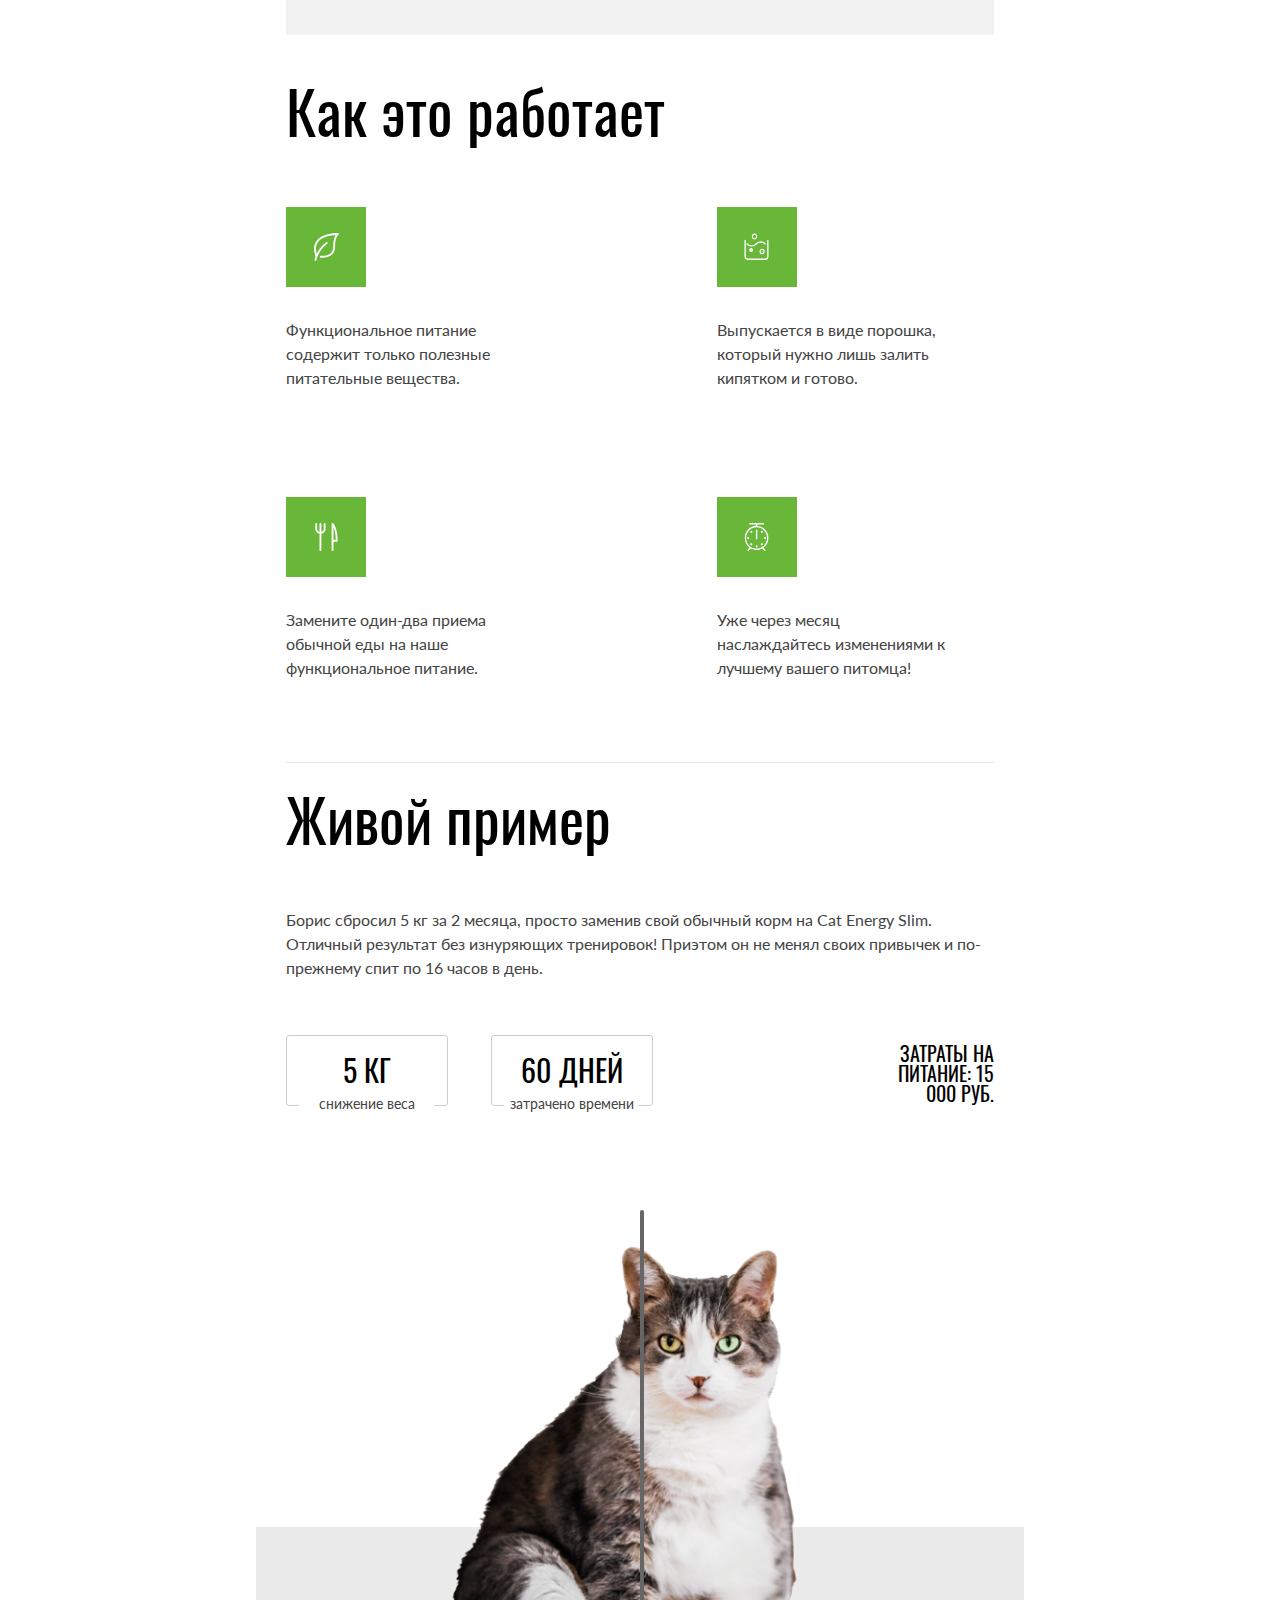
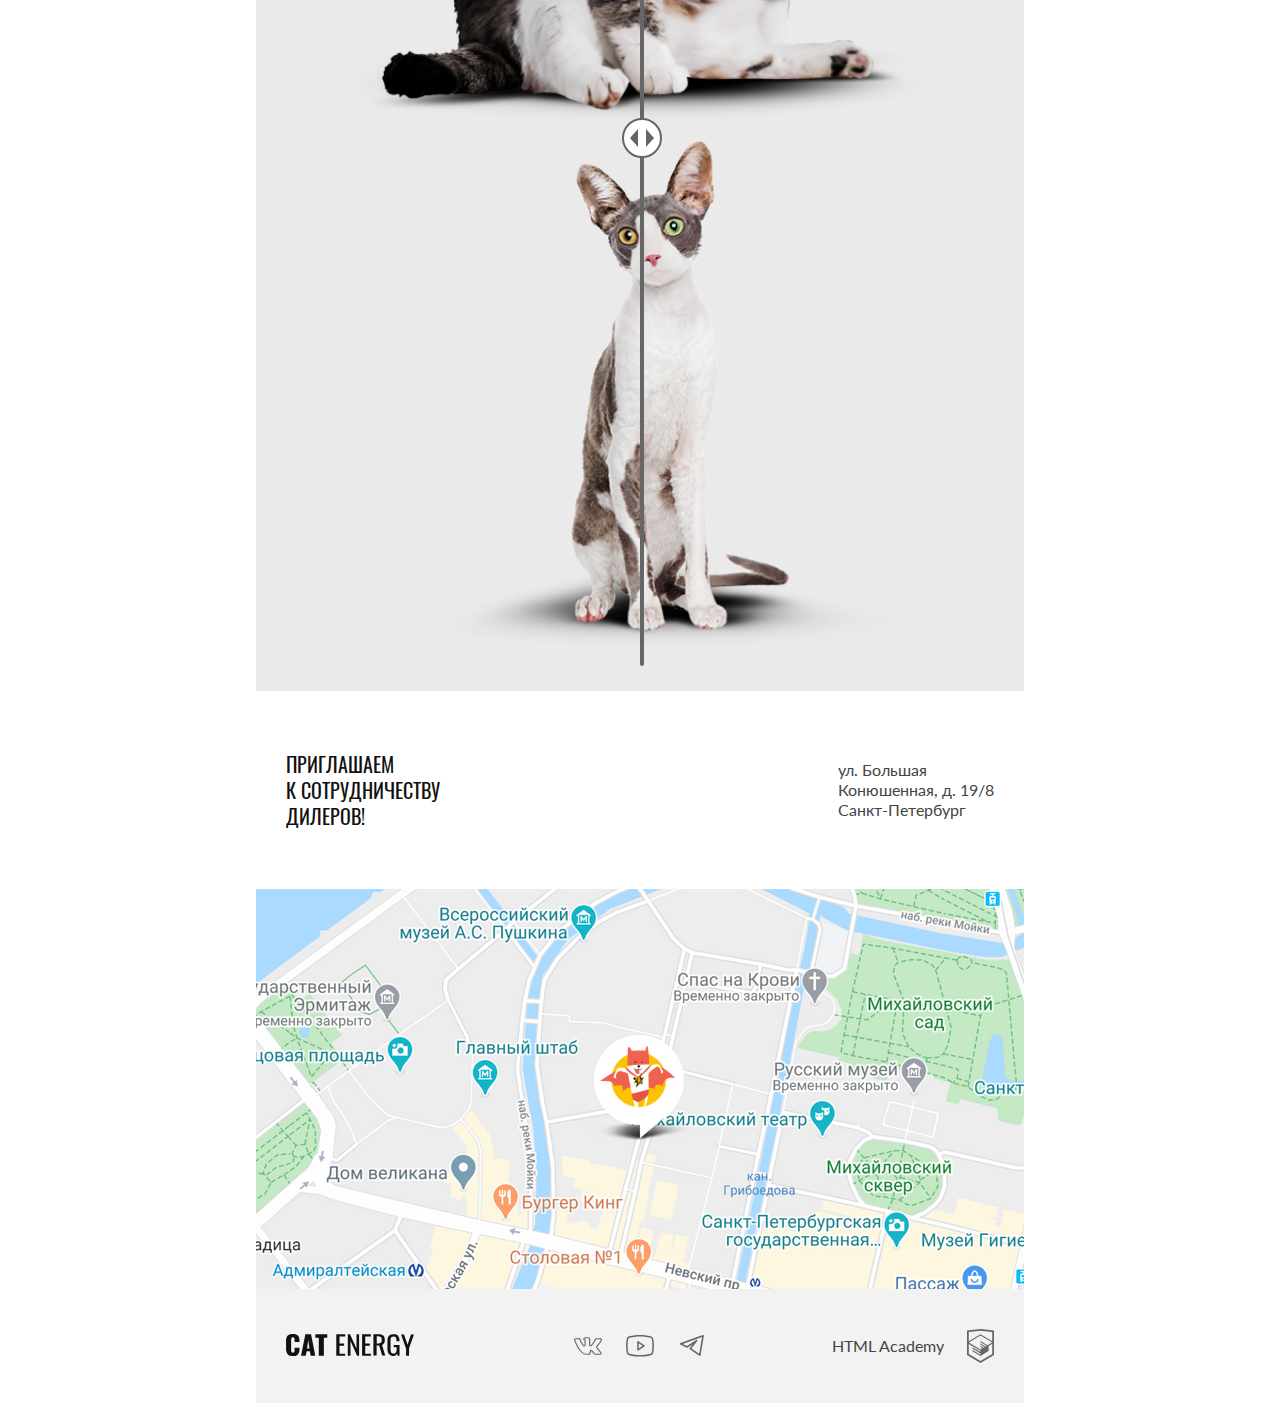
==== commit db050d48: "Deploying to gh-pages from @ alexanderVLG/1313907-cat-energy-2@50c390b8407d0932ffa5e3a1bf5301e736fc6" ====
--- a/index.html
+++ b/index.html
@@ -1 +1 @@
-<!DOCTYPE html><html class="page" lang="ru"><head><meta charset="UTF-8"><title>Cat Energy</title><meta name="viewport" content="width=device-width,initial-scale=1"><link rel="icon" href="favicon.ico"><!-- 32×32 --><link rel="icon" href="favicons/icon.svg" type="image/svg+xml"><link rel="apple-touch-icon" href="favicons/icon-180.png"><link rel="manifest" href="manifest.webmanifest"><link rel="stylesheet" href="styles/styles.css"><script src="scripts/index.js" defer="defer"></script></head><body class="page__body"><header class="main-header"><nav class="navigation"><a class="navigation__logo" href="index.html"><picture><source media="(min-width: 1440px)" srcset="images/logo-desktop.svg" width="70" height="59  " type="image/svg+xml"><source media="(min-width: 768px)" srcset="images/logo-tablet.svg" width="60" height="50" type="image/svg+xml"><img class="navigation__logo-image" src="images/logo-mobile.svg" width="33" height="38" alt="Логотип сайта Cat Energy."></picture><img class="navigation__logo-image" src="images/logo-text.svg" alt="Логотип сайта Cat-energy." width="101" height="18"></a><div class="navigation__wrapper"><ul class="navigation__list"><li class="navigation__item navigation__item--current"><a class="navigation__link" href="index.html">Главная</a></li><li class="navigation__item"><a class="navigation__link" href="catalog.html">Каталог продукции</a></li><li class="navigation__item"><a class="navigation__link" href="#">Подбор программы</a></li></ul></div><div class="button-wrapper"><button class="burger-button" type="button"><span class="visually-hidden">Открыть меню</span></button></div></nav><section class="promo"><h1 class="promo__title">Функциональное<br>питание для котов</h1><p class="promo__description">Занялся собой? Займись котом!</p><picture><source media="(min-width: 1440px)" width="552" height="499" type="image/png" srcset="images/index-images/hero-image@1x.png, images/index-images/hero-image@2x.png 2x"><source media="(min-width: 768px)" width="709" height="609" type="image/png" srcset="images/index-images/hero-image-tablet@1x.png, images/index-images/hero-image-tablet@2x.png 2x"><img class="promo__image" src="images/index-images/hero-image-mobile@1x.png" srcset="images/index-images/hero-image-mobile@2x.png 2x" width="280" height="270" alt="Полезная еда для котов."></picture><a class="button" href="program.html">Подобрать программу</a></section></header><main class="main-container"><section class="programs"><h2 class="visually-hidden">Наше предложение.</h2><div class="programs__wrapper"><article class="feature"><h3 class="feature__title feature__title--slim-icon">Похудение</h3><p class="feature__description">Ваш кот весит больше собаки и почти утратил способность лазить по деревьям? Пора на диету! Cat Energy Slim поможет вашему питомцу сбросить лишний вес.</p><a class="feature__link" href="catalog-slim.html">Каталог Slim</a></article><article class="feature"><h3 class="feature__title feature__title--pro-icon">Набор Массы</h3><p class="feature__description">Заработать авторитет среди дворовых котов и даже собак? Серия Cat Energy Pro поможет вашему коту нарастить необходимые мышцы!</p><a class="feature__link" href="catalog-pro.html">Каталог Pro</a></article></div></section><section class="about-product"><h2 class="about-product__title">Как это работает</h2><ul class="about-product__list"><li class="about-product__item about-product__item--leaf">Функциональное питание содержит только полезные питательные вещества.</li><li class="about-product__item about-product__item--water">Выпускается в виде порошка, который нужно лишь залить кипятком и готово.</li><li class="about-product__item about-product__item--cutlery">Замените один-два приема обычной еды на наше функциональное питание.</li><li class="about-product__item about-product__item--time">Уже через месяц наслаждайтесь изменениями к лучшему вашего питомца!</li></ul></section><section class="history"><div class="history__wrapper"><h2 class="history__title">Живой пример</h2><p class="history__intro">Борис сбросил 5 кг за 2 месяца, просто заменив свой обычный корм на Cat Energy Slim. Отличный результат без изнуряющих тренировок! Приэтом он не менял своих привычек и по-прежнему спит по 16 часов в день.</p><dl class="history__list"><div class="history__item"><dt class="history__number">5 кг</dt><dd class="history__description">снижение<br>веса</dd></div><div class="history__item"><dt class="history__number">60 дней</dt><dd class="history__description">затрачено<br>времени</dd></div></dl><p class="history__cost">Затраты на питание&#58; 15 000 руб.</p><div class="slider"><ul class="slider__list"><li class="slider__item"><picture><source media="(min-width: 768px)" type="image/png" width="560" height="512" srcset="images/index-images/fat-cat-tablet@1x.png, images/index-images/fat-cat-tablet@2x.png 2x"><img class="slider__item-image" src="images/index-images/fat-cat-mobile@1x.png" srcset="images/index-images/fat-cat-mobile@2x.png" width="280" height="256" alt="Фотография упитанного кота."></picture></li><li class="slider__item"><picture><source media="(min-width: 768px)" type="image/png" width="560" height="512" srcset="images/index-images/thin-cat-tablet@1x.png, images/index-images/thin-cat-tablet@2x.png 2x"><img class="slider__item-image" src="images/index-images/thin-cat-mobile@1x.png" srcset="images/index-images/thin-cat-mobile@2x.png" width="280" height="256" alt="Фотография худого кота."></picture></li></ul><button class="slider__button" type="button"><span class="visually-hidden">Кнопка слайдера</span></button></div></div></section><section class="contact"><div class="contact__wrapper"><h2 class="contact__title">приглашаем<br>к сотрудничеству<br>дилеров!</h2><address class="contact__address">ул. Большая<br>Конюшенная, д. 19/8<br>Санкт-Петербург</address></div></section><section class="map"><h3 class="visually-hidden">Карта города Санкт-Петербург.</h3><picture><source media="(min-width: 1440px)" type="image/png" width="1440" height="400" srcset="images/location@1x.png, images/location@2x.png 2x"><source media="(min-width: 768px)" type="image/png" width="768" height="400" srcset="images/location-tablet@1x.png, images/location-tablet@2x.png 2x"><img class="map-image" src="images/location-mobile@1x.png" srcset="images/location-mobile@2x.png" width="320" height="250" alt="Карта города Санкт-Петербург."></picture></section></main><footer class="main-footer"><div class="main-footer__wrapper"><a class="main-footer__logo" href="index.html"><img class="main-footer__logo-image" src="images/logo-text.svg" width="128" height="24" alt="Логотип сайта Cat Energy."></a><ul class="social"><li class="social__item"><a class="social__link social__link--vkontakte" href="#"><span class="visually-hidden">ВКонтакте</span></a></li><li class="social__item"><a class="social__link social__link--youtube" href="#"><span class="visually-hidden">Ютуб</span></a></li><li class="social__item"><a class="social__link social__link--telegram" href="#"><span class="visually-hidden">Телеграмм</span></a></li></ul><a class="main-footer__logo-copyright" href="https://htmlacademy.ru/intensive/adaptive"><p class="main-footer__text">HTML Academy</p><svg width="27" height="34"><use href="icons/stack.svg#logo-html-academy"></use></svg></a></div></footer></body></html>+<!DOCTYPE html><html class="page" lang="ru"><head><meta charset="UTF-8"><title>Cat Energy</title><meta name="viewport" content="width=device-width,initial-scale=1"><link rel="icon" href="favicon.ico"><!-- 32×32 --><link rel="icon" href="favicons/icon.svg" type="image/svg+xml"><link rel="apple-touch-icon" href="favicons/icon-180.png"><link rel="manifest" href="manifest.webmanifest"><link rel="stylesheet" href="styles/styles.css"><script src="scripts/index.js" defer="defer"></script></head><body class="page__body"><header class="main-header"><div class="main-header__container"><nav class="navigation"><a class="navigation__logo" href="index.html"><picture><source media="(min-width: 1440px)" srcset="images/logo-desktop.svg" width="70" height="59" type="image/svg+xml"><source media="(min-width: 768px)" srcset="images/logo-tablet.svg" width="60" height="50" type="image/svg+xml"><img class="navigation__logo-image" src="images/logo-mobile.svg" width="33" height="38" alt="Логотип сайта Cat Energy."></picture><img class="navigation__logo-text" src="images/logo-text.svg" alt="Логотип сайта Cat-energy." width="101" height="18"></a><div class="navigation__wrapper"><ul class="navigation__list"><li class="navigation__item navigation__item--current"><a class="navigation__link" href="index.html">Главная</a></li><li class="navigation__item"><a class="navigation__link" href="catalog.html">Каталог продукции</a></li><li class="navigation__item"><a class="navigation__link" href="#">Подбор программы</a></li></ul></div><div class="button-wrapper"><button class="burger-button" type="button"><span class="visually-hidden">Открыть меню</span></button></div></nav><section class="promo"><h1 class="promo__title">Функциональное<br>питание для котов</h1><p class="promo__description">Занялся собой? Займись котом!</p><picture class="promo__image"><source media="(min-width: 1440px)" width="552" height="499" type="image/png" srcset="images/index-images/hero-image@1x.png, images/index-images/hero-image@2x.png 2x"><source media="(min-width: 768px)" width="709" height="609" type="image/png" srcset="images/index-images/hero-image-tablet@1x.png, images/index-images/hero-image-tablet@2x.png 2x"><img class="promo__image" src="images/index-images/hero-image-mobile@1x.png" srcset="images/index-images/hero-image-mobile@2x.png 2x" width="280" height="270" alt="Полезная еда для котов."></picture><a class="button button--margin button--grid" href="program.html">Подобрать программу</a></section></div></header><main class="main-container"><section class="programs"><h2 class="visually-hidden">Наше предложение.</h2><div class="container feature-wrapper"><article class="feature feature--slim-icon"><h3 class="feature__title">Похудение</h3><p class="feature__description">Ваш кот весит больше собаки и почти утратил способность лазить по деревьям? Пора на диету! Cat Energy Slim поможет вашему питомцу сбросить лишний вес.</p><a class="feature__link" href="catalog-slim.html">Каталог Slim</a></article><article class="feature feature--pro-icon"><h3 class="feature__title">Набор Массы</h3><p class="feature__description">Заработать авторитет среди дворовых котов и даже собак? Серия Cat Energy Pro поможет вашему коту нарастить необходимые мышцы!</p><a class="feature__link" href="catalog-pro.html">Каталог Pro</a></article></div></section><div class="container"><section class="about-product"><h2 class="about-product__title">Как это работает</h2><ul class="about-product__list"><li class="about-product__item about-product__item--leaf">Функциональное питание содержит только полезные питательные вещества.</li><li class="about-product__item about-product__item--water">Выпускается в виде порошка, который нужно лишь залить кипятком и готово.</li><li class="about-product__item about-product__item--cutlery">Замените один-два приема обычной еды на наше функциональное питание.</li><li class="about-product__item about-product__item--time">Уже через месяц наслаждайтесь изменениями к лучшему вашего питомца!</li></ul></section></div><section class="history"><div class="container history__container"><h2 class="history__title">Живой пример</h2><p class="history__intro">Борис сбросил 5 кг за 2 месяца, просто заменив свой обычный корм на Cat Energy Slim. Отличный результат без изнуряющих тренировок! Приэтом он не менял своих привычек и по-прежнему спит по 16 часов в день.</p><dl class="history__list"><div class="history__item"><dt class="history__number">5 кг</dt><dd class="history__description">снижение веса</dd></div><div class="history__item"><dt class="history__number">60 дней</dt><dd class="history__description">затрачено времени</dd></div></dl><p class="history__cost">Затраты на питание&#58; <span>15 000 руб.</span></p><div class="slider"><ul class="slider__list"><li class="slider__item"><picture><source media="(min-width: 768px)" type="image/png" width="560" height="512" srcset="images/index-images/fat-cat-tablet@1x.png, images/index-images/fat-cat-tablet@2x.png 2x"><img class="slider__item-image" src="images/index-images/fat-cat-mobile@1x.png" srcset="images/index-images/fat-cat-mobile@2x.png" width="280" height="256" alt="Фотография упитанного кота."></picture></li><li class="slider__item"><picture><source media="(min-width: 768px)" type="image/png" width="560" height="512" srcset="images/index-images/thin-cat-tablet@1x.png, images/index-images/thin-cat-tablet@2x.png 2x"><img class="slider__item-image" src="images/index-images/thin-cat-mobile@1x.png" srcset="images/index-images/thin-cat-mobile@2x.png" width="280" height="256" alt="Фотография худого кота."></picture></li></ul><button class="slider__button" type="button"><span class="visually-hidden">Кнопка слайдера</span></button></div></div></section><section class="map"><div class="map__container"><h3 class="visually-hidden">Карта города Санкт-Петербург.</h3><div class="contact"><div class="contact__container"><h2 class="contact__title">приглашаем<br>к сотрудничеству<br>дилеров!</h2><address class="contact__address">ул. Большая<br>Конюшенная, д. 19/8<br>Санкт-Петербург</address></div></div><picture><source media="(min-width: 1440px)" type="image/png" width="1440" height="400" srcset="images/location@1x.png, images/location@2x.png 2x"><source media="(min-width: 768px)" type="image/png" width="768" height="400" srcset="images/location-tablet@1x.png, images/location-tablet@2x.png 2x"><img class="map-image" src="images/location-mobile@1x.png" srcset="images/location-mobile@2x.png" width="320" height="250" alt="Карта города Санкт-Петербург."></picture></div></section></main><footer class="main-footer"><div class="container main-footer__container"><a class="main-footer__logo" href="index.html"><img class="main-footer__logo-image" src="images/logo-text.svg" width="128" height="24" alt="Логотип сайта Cat Energy."></a><ul class="social"><li class="social__item"><a class="social__link social__link--vkontakte" href="#"><span class="visually-hidden">ВКонтакте</span></a></li><li class="social__item"><a class="social__link social__link--youtube" href="#"><span class="visually-hidden">Ютуб</span></a></li><li class="social__item"><a class="social__link social__link--telegram" href="#"><span class="visually-hidden">Телеграмм</span></a></li></ul><a class="main-footer__logo-copyright" href="https://htmlacademy.ru/intensive/adaptive"><p class="main-footer__text">HTML Academy</p><svg width="27" height="34"><use href="icons/stack.svg#logo-html-academy"></use></svg></a></div></footer></body></html>--- a/styles/styles.css
+++ b/styles/styles.css
@@ -1 +1 @@
-@font-face{font-family:Lato;font-weight:400;font-style:normal;src:url(../fonts/lato/Lato-Regular.woff2)format("woff2");font-display:swap}@font-face{font-family:Oswald;font-weight:400;font-style:normal;src:url(../fonts/oswald/oswaldregular.woff2)format("woff2");font-display:swap}.page__body{color:#444;font-family:Lato,sans-serif;font-weight:400}*,:before,:after{box-sizing:border-box}.visually-hidden{clip:rect(0 0 0 0);border:0;width:1px;height:1px;margin:-1px;padding:0;position:absolute;overflow:hidden}.button{color:#fff;text-transform:uppercase;background-color:#68b738;font-family:Oswald,sans-serif;font-size:16px;font-weight:400;line-height:20px}@media (width>=768px){.button{font-size:20px;line-height:26px}}.button--background-color{background-color:#f2f2f2}.button--text-color{color:#444}.burger-button{border:1px solid #000;width:24px;margin:0;padding:0;transition:transform .4s cubic-bezier(.23,1,.32,1)}.burger-button--show{border:none}.burger-button:before{content:"";border:1px solid #000;width:24px;transition:transform .4s cubic-bezier(.23,1,.32,1);position:absolute;top:1px;left:0}.burger-button:after{content:"";border:1px solid #000;width:24px;transition:transform .4s cubic-bezier(.23,1,.32,1);position:absolute;bottom:35%;left:0;transform:translateY(-50%)}.burger-button--show:before{transform:translateY(5px)rotate(-45deg)}.burger-button--show:after{transform:translateY(-4px)rotate(45deg)}.button-wrapper{width:24px;height:18px;display:inline-block;position:relative}.input{text-transform:uppercase;color:#444;font-family:Oswald,sans-serif;font-size:20px;font-weight:400}.catalog__title{color:#000;font-family:Oswald,sans-serif;font-size:36px;font-weight:400;line-height:36px}.catalog__item-title{text-transform:uppercase;color:#222;font-family:Oswald,sans-serif;font-size:16px;font-weight:400;line-height:20px}.catalog__info{font-size:12px;line-height:16px}.catalog__info-title{color:#111;line-height:20px}.navigation{text-transform:uppercase;font-family:Oswald,sans-serif;font-size:20px;font-weight:400;line-height:20px}@media (width>=768px){.navigation{font-size:18px}}.navigation__logo:hover{opacity:.8}.navigation__logo:focus-visible{outline-color:#68b738}.navigation__logo:active{opacity:.6}picture{font-size:0}.navigation__list{padding:10px;list-style-type:none;display:flex}@media (width>=1440px){.navigation__list{background-color:#68b738}}@media (width>=768px){.navigation__item--current{border-bottom:2px solid #68b738}}@media (width>=1440px){.navigation__item--current{border-color:#fff}}.navigation__link{color:#000;padding:10px 0;text-decoration:none;display:block}.navigation__link:hover{opacity:.6}.navigation__link:focus-visible{outline-color:#68b738}.navigation__link:active{opacity:.3}@media (width>=1440px){.navigation__link{color:#fff;font-size:20px}}.promo{text-align:center;color:#fff;background:#68b738d9 url(../images/index-background-mobile@2x.jpg) no-repeat;font-family:Oswald,sans-serif;line-height:36px}@media (width>=768px){.promo{background-image:none}}@media (width>=1440px){.promo{background-image:url(../images/index-background-desktop@2x.jpg)}}.promo__title{font-size:36px;font-weight:400}@media (width>=768px){.promo__title{color:#000;font-size:60px;line-height:60px}}.promo__description{text-transform:uppercase;font-size:14px;line-height:14px}@media (width>=768px){.promo__description{color:#000;font-size:20px;line-height:20px}}.feature__title{text-transform:uppercase;color:#000;font-family:Oswald,sans-serif;font-size:24px;font-weight:400;line-height:37px;position:relative}.feature__title:before{content:"";background-color:#68b738;border-radius:100%;width:50px;height:50px;display:block}.feature__title:after{content:"";position:absolute}.feature__title--slim-icon:after{background-image:url(../icons/stack.svg#cat-slim);width:36px;height:50px;top:-3px;left:7px}.feature__title--pro-icon:after{background-image:url(../icons/stack.svg#cat-pro);width:67px;height:28px;top:10px;left:-10px}@media (width>=768px){.feature__title{font-size:36px;line-height:36px}}.feature__description{font-size:14px;line-height:18px}@media (width>=768px){.feature__description{color:#000;font-size:16px;line-height:24px}}.feature__link{text-transform:uppercase;color:#000;font-family:Oswald,sans-serif;font-size:16px;line-height:16px;display:block}.feature__link:after{content:"";background-color:#000;width:24px;height:12px;margin-left:15px;display:inline-block;-webkit-mask-image:url(../icons/stack.svg#arrow);mask-image:url(../icons/stack.svg#arrow);-webkit-mask-repeat:no-repeat;mask-repeat:no-repeat}@media (width>=768px){.feature__link{font-style:20px}}.about-product__title{color:#000;font-family:Oswald,sans-serif;font-size:36px;font-weight:400}@media (width>=768px){.about-product__title{font-size:60px;line-height:60px}}.about-product__item{font-size:14px;line-height:18px}.about-product__item:before{content:"";background-color:#68b738;width:60px;height:60px}.about-product__item--leaf:before{content:"";vertical-align:middle;background-image:url(../icons/stack.svg#leaf-icon);background-position:50%;background-repeat:no-repeat;background-size:25px 28px;display:inline-block}.about-product__item--water:before{content:"";vertical-align:middle;background-image:url(../icons/stack.svg#water-icon);background-position:50%;background-repeat:no-repeat;background-size:25px 28px;display:inline-block}.about-product__item--cutlery:before{content:"";vertical-align:middle;background-image:url(../icons/stack.svg#cutlery-icon);background-position:50%;background-repeat:no-repeat;background-size:25px 28px;display:inline-block}.about-product__item--time:before{content:"";vertical-align:middle;background-image:url(../icons/stack.svg#watch-icon);background-position:50%;background-repeat:no-repeat;background-size:25px 28px;display:inline-block}@media (width>=768px){.about-product__item{font-size:16px;line-height:24px}}.history__title{color:#000;font-family:Oswald,sans-serif;font-size:36px;font-weight:400;line-height:40px}@media (width>=768px){.history__title{font-size:60px;line-height:60px}}.history__intro{font-size:14px;line-height:18px}@media (width>=768px){.history__intro{font-size:16px;line-height:24px}}.history__number{color:#000;font-family:Oswald,sans-serif;font-size:24px;line-height:24px}@media (width>=768px){.history__number{font-size:30px;line-height:37px}}.history__description{font-size:12px;line-height:12px}@media (width>=768px){.history__description{font-size:14px;line-height:14px}}.history__cost{text-transform:uppercase;color:#000;font-family:Oswald,sans-serif;font-size:14px;line-height:20px}.slider{position:relative}.slider__list{padding-left:0;list-style-type:none}.slider__button{box-sizing:border-box;background-color:#666;border:none;border-radius:2px;width:4px;height:100%;padding:0;position:absolute;top:0;left:50%}.slider__button:hover{background-color:#68b738}.slider__button:focus-visible{outline-color:#68b738}.slider__button:active{opacity:.6;background-color:#5eaa2f}.slider__button:hover:before,.slider__button:focus-visible:before{border-color:#68b738}.slider__button:before{content:"";background-color:#fff;border:2px solid #666;border-radius:50%;width:40px;height:40px;position:absolute;top:50%;left:50%;transform:translate(-50%,-50%)}.slider__button:hover:after{background-color:#68b738}.slider__button:after{content:"";background-color:#666;width:24px;height:18px;position:absolute;top:50%;left:50%;transform:translate(-50%,-50%);-webkit-mask-image:url(../icons/stack.svg#slider-arrow);mask-image:url(../icons/stack.svg#slider-arrow);-webkit-mask-repeat:no-repeat;mask-repeat:no-repeat}.contact{line-height:20px}.contact__title{color:#111;text-transform:uppercase;font-family:Oswald,sans-serif;font-size:16px;font-weight:400}@media (width>=768px){.contact__title{font-size:20px;line-height:26px}}.contact__address{font-size:14px;font-style:normal}@media (width>=768px){.contact__address{font-size:16px;line-height:20px}}.main-footer__text{color:#444;font-size:16px;line-height:20px}.main-footer__logo:hover{opacity:.8}.main-footer__logo:focus-visible{opacity:.8;outline-color:#68b738}.main-footer__logo:active{opacity:.6}.main-footer__logo-copyright{fill:#666;text-decoration:none}.main-footer__logo-copyright:focus-visible{outline-color:#68b738}.main-footer__logo-copyright:hover svg{fill:#68b738}.main-footer__logo-copyright:active svg,.main-footer__logo-copyright:active p{opacity:.3}.social{padding-left:0;list-style-type:none}.social__link{background-color:#666;width:28px;height:22px;display:block}.social__link--vkontakte{-webkit-mask-image:url(../icons/stack.svg#vkontakte);mask-image:url(../icons/stack.svg#vkontakte)}.social__link--youtube{-webkit-mask-image:url(../icons/stack.svg#youtube);mask-image:url(../icons/stack.svg#youtube)}.social__link--telegram{-webkit-mask-image:url(../icons/stack.svg#telegram);mask-image:url(../icons/stack.svg#telegram)}.social__link:hover,.social__link:focus-visible{background-color:#68b738}.social__link:active{opacity:.3;background-color:#68b738}.additional-goods__title{color:#000;font-family:Oswald,sans-serif;font-size:24px;font-weight:400;line-height:24px}.additional-goods__item{font-size:14px;line-height:14px}.additional-goods__item-title{text-transform:uppercase;color:#222;font-family:Oswald,sans-serif;font-size:16px;line-height:16px}.banner{background-color:#68b738d9;background-image:url(../images/banner-background@2x.jpg);background-repeat:no-repeat;padding:100px}.banner__title{color:#fff;font-size:16px;line-height:20px;position:relative}.banner__title:before{content:"";background-color:#fff;width:78px;height:81px;display:block;-webkit-mask-image:url(../icons/stack.svg#gift-icon);mask-image:url(../icons/stack.svg#gift-icon);-webkit-mask-repeat:no-repeat;mask-repeat:no-repeat}.subscribe{color:#000;font-family:Oswald,sans-serif;line-height:24px}.subscribe__title{font-size:24px;font-weight:400}.subscribe__description{font-size:16px}+@font-face{font-family:Lato;font-weight:400;font-style:normal;src:url(../fonts/lato/Lato-Regular.woff2)format("woff2");font-display:swap}@font-face{font-family:Oswald;font-weight:400;font-style:normal;src:url(../fonts/oswald/oswaldregular.woff2)format("woff2");font-display:swap}.page__body{color:#444;background-color:#fff;min-width:320px;font-family:Lato,Arial,sans-serif;font-weight:400}*,:before,:after{box-sizing:border-box}img{object-fit:contain;max-width:100%;height:auto}.visually-hidden{clip:rect(0 0 0 0);border:0;width:1px;height:1px;margin:-1px;padding:0;position:absolute;overflow:hidden}.container{width:280px;margin:0 auto}@media (width>=768px){.container{width:708px}}@media (width>=1440px){.container{width:1220px}.container--background{background-image:linear-gradient(90deg,#fff 50%,#68b738d9 50%),url(../images/index-background-desktop@2x.webp);background-position:100%;background-repeat:no-repeat;background-size:contain}}.button{text-align:center;color:#fff;text-transform:uppercase;background-color:#68b738;padding:10px;font-family:Oswald,Arial,sans-serif;font-size:16px;font-weight:400;line-height:20px;text-decoration:none;display:block}.button--background-color{background-color:#f2f2f2}.button--text-color{color:#444}@media (width>=768px){.button{padding:14px;font-size:20px;line-height:26px;display:inline-block}.button--margin{margin-bottom:auto;margin-right:auto}.button--grid{grid-area:3/1}}.burger-button{border:1px solid #000;width:24px;margin:0;padding:0;transition:transform .4s cubic-bezier(.23,1,.32,1)}.burger-button--show{border:none}.burger-button:before{content:"";border:1px solid #000;width:24px;transition:transform .4s cubic-bezier(.23,1,.32,1);position:absolute;top:1px;left:0}.burger-button:after{content:"";border:1px solid #000;width:24px;transition:transform .4s cubic-bezier(.23,1,.32,1);position:absolute;bottom:35%;left:0;transform:translateY(-50%)}.burger-button--show:before{transform:translateY(5px)rotate(-405deg)}.burger-button--show:after{transform:translateY(-4px)rotate(405deg)}.button-wrapper{width:24px;height:18px;display:inline-block;position:relative}@media (width>=768px){.button-wrapper{display:none}}.button-show-more{background-color:#0000;border:0;grid-column:1/-1;place-self:center;width:50px;height:50px;padding:0}@media (width>=768px){.button-show-more{width:70px;height:70px}.button-show-more svg{width:60px;height:60px}}.input{text-transform:uppercase;color:#444;font-family:Oswald,Arial,sans-serif;font-size:20px;font-weight:400}.page__body{margin:0}.catalog{padding-top:27px}@media (width>=768px){.catalog{padding-top:65px}}.catalog__title{color:#000;margin:0 0 41px 20px;font-family:Oswald,Arial,sans-serif;font-size:36px;font-weight:400;line-height:36px}@media (width>=768px){.catalog__title{border-bottom:none;margin-bottom:84px;font-size:60px;line-height:60px}.catalog__list{grid-template-columns:repeat(4,132px);gap:60px;display:grid}}@media (width>=1440px){.catalog__list{grid-template-columns:repeat(4,245px);column-gap:80px}}.catalog__item{border-top:1px solid #ebebeb;border-bottom:1px solid #ebebeb;grid-template-rows:repeat(3,auto);grid-template-columns:140px 140px;padding:20px 20px 25px;display:grid}.catalog__item:first-child{border-top:2px solid #ebebeb}@media (width>=768px){.catalog__item{background-image:linear-gradient(#fff 16%,#f2f2f2 16% 84%);border:none;grid-template-rows:1fr;grid-template-columns:250px;min-height:511px;padding:0 37px 40px}.catalog__item:first-child{border-top:none}.catalog__item:nth-child(odd){grid-column:1/3}.catalog__item:nth-child(2n){grid-column:3/5}}@media (width>=1440px){.catalog__item{padding:0 0 40px}.catalog__item:nth-child(odd),.catalog__item:nth-child(2n){grid-column:auto}}.catalog__image-link{grid-area:1/1/3/2;place-self:center}@media (width>=768px){.catalog__image-link{grid-area:1/1/2/-1;place-self:flex-start center;margin-top:10px}}.catalog__title-link{grid-area:1/2/2/3;text-decoration:none}@media (width>=768px){.catalog__title-link{text-align:center;grid-area:2/1/3/-1}}.catalog__item-title{text-transform:uppercase;color:#222;margin:0 0 14px;font-family:Oswald,Arial,sans-serif;font-size:16px;font-weight:400;line-height:20px}@media (width>=768px){.catalog__item-title{margin-bottom:21px;font-size:20px;line-height:24px}}@media (width>=1440px){.catalog__item-title{padding:0 38px}}.catalog__info{grid-template-columns:1fr 1fr;margin:0;font-size:12px;line-height:16px;display:grid}@media (width>=1440px){.catalog__info{margin-bottom:32px;padding:0 38px}}.catalog__info-title{color:#111;border-bottom:1px solid #cdcdcd;line-height:20px}@media (width>=768px){.catalog__info-title{font-size:16px;line-height:20px}}.catalog__info-description{text-align:right;border-bottom:1px solid #cdcdcd;margin-left:0}@media (width>=768px){.catalog__info-description{font-size:16px;line-height:20px}}.catalog__button{grid-column:1/-1;align-self:flex-end;margin-top:17px}.catalog__button:hover{background-color:#5eaa2f}.catalog__button:focus-visible{outline-color:#68b738}.catalog__button:active{color:#ffffff4d}@media (width>=768px){.catalog__button{margin-top:32px}}@media (width>=1440px){.catalog__button{width:169px;margin:0 auto}}.catalog__item-more{border-top:1px solid #ebebeb;border-bottom:1px solid #ebebeb;grid-template-columns:140px 140px;padding-top:20px;padding-bottom:25px;padding-left:20px;display:grid}@media (width>=768px){.catalog__item-more{border:2px solid #f2f2f2;grid-template-rows:163px repeat(3,1fr);grid-template-columns:250px;align-self:flex-end;min-height:429px;padding:0 37px 40px}.catalog__item-more:nth-child(odd){grid-column:1/3}.catalog__item-more:nth-child(2n){grid-column:3/5}}@media (width>=1440px){.catalog__item-more{padding:0 0 40px}.catalog__item-more:nth-child(odd),.catalog__item-more:nth-child(2n){grid-column:auto}}.catalog__item-show-more-title{grid-column:1/-1;justify-self:center;margin-top:23px;margin-bottom:8px}@media (width>=768px){.catalog__item-show-more-title{text-align:center;align-self:flex-start;margin-top:0;margin-bottom:23px;padding:0 38px;font-size:20px}}@media (width>=1440px){.catalog__item-show-more-title{padding:0 38px}}.catalog__item-subtitle{grid-column:1/-1;justify-self:center;margin:0 0 4px;font-size:12px;line-height:16px}@media (width>=768px){.catalog__item-subtitle{text-align:center;font-size:16px;line-height:18px}}@media (width>=1440px){.catalog__item-subtitle{padding:0 38px}}.main-header{max-width:1440px;margin:0 auto}.main-header__container{width:280px;margin:0 auto}@media (width>=768px){.main-header__container{width:708px}}@media (width>=1440px){.main-header__container{background-image:linear-gradient(90deg,#fff 50%,#68b738d9 50%),url(../images/index-background-desktop@2x.webp);background-position:100%;background-repeat:no-repeat;background-size:contain;width:1440px}}@media (width<=767px){.catalog-header{border-bottom:2px solid #ebebeb}}.navigation{text-transform:uppercase;align-items:center;margin:0 auto;padding:13px 0 15px;font-family:Oswald,Arial,sans-serif;font-size:20px;font-weight:400;line-height:20px;display:flex;position:relative}@media (width>=768px){.navigation{padding-top:25px;padding-bottom:0;font-size:18px}}@media (width>=1440px){.navigation{width:1220px;padding-top:55px;padding-bottom:29px}}.navigation__logo{align-items:center;margin-right:auto;display:flex}.navigation__logo:hover{opacity:.8}.navigation__logo:focus-visible{outline-color:#68b738}.navigation__logo:active{opacity:.6}picture{font-size:0;display:flex}.navigation__logo-text{margin-left:56px}@media (width>=768px){.navigation__logo-text{margin-left:13px}}@media (width>=1440px){.navigation__logo-text{width:118px}}.navigation__list{margin:0;padding:0;list-style-type:none}@media (width<=768px){.navigation__list{display:none}.navigation__list--show{background-color:#fff;flex-direction:column;width:100%;display:flex;position:absolute;top:60px;left:0}}@media (width>=768px){.navigation__list{flex-wrap:wrap;gap:16px;display:flex}}@media (width>=1440px){.navigation__list{gap:33px}}.navigation__item{border-top:1px solid #e6e6e6;justify-items:center}@media (width>=768px){.navigation__item{border-top:none}.navigation__item--current{border-bottom:2px solid #68b738}.navigation__item:last-child .navigation__link{padding-right:0}}@media (width>=1440px){.navigation__item--current{border-color:#fff}.navigation__item--current-catalog{border-color:#68b738}}.navigation__link{color:#000;padding:22px 10px 24px;text-decoration:none;display:block}.navigation__link:hover{opacity:.6}.navigation__link:focus-visible{outline-color:#68b738}.navigation__link:active{opacity:.3}@media (width>=768px){.navigation__link{padding:12px 0}}@media (width>=1440px){.navigation__link{color:#fff;font-size:20px}.navigation__link--color{color:#000}}.promo{text-align:center;color:#fff;background-image:linear-gradient(#68b738d9 60%,#fff 40%),url(../images/index-background-mobile@2x.jpg);background-repeat:no-repeat;background-size:302px;padding-top:27px;font-family:Oswald,Arial,sans-serif;line-height:36px}@media (width>=768px){.promo{text-align:left;background-color:#fff;background-image:none;padding-top:65px;padding-left:73px;display:grid}}@media (width>=1440px){.promo{background-color:#0000;grid-template-rows:160px 70px 1fr;grid-template-columns:1fr 1fr;padding-left:195px}}.promo__title{margin:0 0 25px;font-size:36px;font-weight:400}@media (width>=768px){.promo__title{color:#000;margin-bottom:40px;font-size:60px;line-height:60px}}.promo__description{text-transform:uppercase;margin:0 0 29px;font-size:14px;line-height:14px}@media (width>=768px){.promo__description{color:#000;grid-row:2/2;margin-bottom:50px;font-size:20px;line-height:20px}.promo__image{grid-area:3/1/auto/-1}}@media (width>=1440px){.promo__image{grid-area:1/2/-1/-1;margin-top:-45px;margin-left:-129px}}.programs{padding-top:20px}@media (width>=768px){.programs{padding-top:0}}@media (width>=1440px){.programs{padding-top:82px}}.feature-wrapper{flex-direction:column;gap:20px;display:flex}@media (width>=1440px){.feature-wrapper{grid-template-columns:repeat(4,1fr);gap:80px;display:grid}}.feature{background-color:#f2f2f2;padding:24px 20px 18px;position:relative}.feature:before{content:"";background-color:#68b738;border-radius:100%;width:50px;height:50px;position:absolute;top:17px;left:20px}.feature--slim-icon:after{content:"";background-image:url(../icons/stack.svg#cat-slim);width:36px;height:50px;position:absolute;top:13px;left:27px}.feature--pro-icon:after{content:"";background-image:url(../icons/stack.svg#cat-pro);width:67px;height:28px;position:absolute;top:28px;left:10px}@media (width>=768px){.feature{padding:77px 316px 53px 52px}.feature:before{width:200px;height:200px;top:50%;left:450px;transform:translateY(-50%)}.feature--slim-icon:after{width:140px;height:194px;top:65px;left:480px}.feature--pro-icon:after{width:268px;height:200px;top:75px;left:415px}}@media (width>=1440px){.feature{grid-column:1/3;padding:77px 61px 55px 52px}.feature:nth-child(2n){grid-column:3/-1}.feature:before{width:100px;height:100px;top:50px;left:52px;transform:translateY(0)}.feature--slim-icon:after{width:70px;height:97px;top:48px;left:70px}.feature--pro-icon:after{width:134px;height:100px;top:50px;left:35px}}.feature__title{text-transform:uppercase;color:#000;margin:0 0 29px 71px;font-family:Oswald,Arial,sans-serif;font-size:24px;font-weight:400;line-height:37px}@media (width>=768px){.feature__title{margin-bottom:24px;margin-left:0;font-size:36px;line-height:36px}}@media (width>=1440px){.feature__title{margin-bottom:73px;margin-left:162px}}.feature__description{border-bottom:1px solid #d9d9d9;margin:0 0 15px;padding-bottom:23px;padding-right:13px;font-size:14px;line-height:18px}@media (width>=768px){.feature__description{color:#000;border-bottom:none;margin-bottom:0;padding-bottom:48px;padding-right:0;font-size:16px;line-height:24px}}.feature__link{text-transform:uppercase;color:#000;font-family:Oswald,Arial,sans-serif;font-size:16px;line-height:16px;text-decoration:none;display:block}.feature__link:after{content:"";background-color:#000;width:24px;height:12px;margin-left:15px;display:inline-block;-webkit-mask-image:url(../icons/stack.svg#arrow);mask-image:url(../icons/stack.svg#arrow);-webkit-mask-repeat:no-repeat;mask-repeat:no-repeat}@media (width>=768px){.feature__link{font-style:20px}}.about-product{padding-top:20px;padding-bottom:49px}@media (width>=768px){.about-product{border-bottom:1px solid #e6e6e6;padding-top:45px;padding-bottom:47px}}@media (width>=1440px){.about-product{border-bottom:none}}.about-product__title{color:#000;margin:0 0 40px;font-family:Oswald,Arial,sans-serif;font-size:36px;font-weight:400}@media (width>=768px){.about-product__title{margin-bottom:32px;font-size:60px;line-height:60px}}.about-product__list{margin:0;padding:0;list-style-type:none}@media (width>=768px){.about-product__list{grid-template-columns:repeat(2,1fr);gap:37px 153px;display:grid}}@media (width>=1440px){.about-product__list{grid-template-columns:repeat(4,1fr);gap:70px}}.about-product__item{margin-bottom:20px;padding-left:80px;font-size:14px;line-height:18px;position:relative}.about-product__item:before{content:"";background-color:#68b738;width:60px;height:60px;position:absolute;top:-3px;left:0}.about-product__item--leaf:before{content:"";vertical-align:middle;background-image:url(../icons/stack.svg#leaf-icon);background-position:50%;background-repeat:no-repeat;background-size:25px 28px;display:inline-block}.about-product__item--water:before{content:"";vertical-align:middle;background-image:url(../icons/stack.svg#water-icon);background-position:50%;background-repeat:no-repeat;background-size:25px 28px;display:inline-block}.about-product__item--cutlery:before{content:"";vertical-align:middle;background-image:url(../icons/stack.svg#cutlery-icon);background-position:50%;background-repeat:no-repeat;background-size:25px 28px;display:inline-block}.about-product__item--time:before{content:"";vertical-align:middle;background-image:url(../icons/stack.svg#watch-icon);background-position:50%;background-repeat:no-repeat;background-size:25px 28px;display:inline-block}@media (width>=768px){.about-product__item{grid-column:1/2;width:230px;margin-bottom:0;padding:35px 0;font-size:16px;line-height:24px}.about-product__item:nth-child(2n){grid-column:2/3}.about-product__item:before{width:80px;height:80px;margin-bottom:31px;display:block;position:static}}@media (width>=1440px){.about-product__item{grid-column:auto;width:250px}.about-product__item:nth-child(2n){grid-column:auto}}.history{background-color:#eaeaea;margin:0 auto;padding:25px 0}@media (width>=768px){.history{background-color:#fff;background-image:linear-gradient(#fff 50%,#eaeaea 50%);max-width:768px}}@media (width>=1440px){.history{background-image:linear-gradient(#fff 50%,#eaeaea 50%);max-width:1440px;padding-bottom:75px;padding-left:110px;padding-right:110px}}@media (width>=768px){.history__container{grid-template-columns:repeat(2,1fr);display:grid}}@media (width>=1440px){.history__container{grid-template-rows:repeat(8,auto);grid-template-columns:repeat(4,250px);column-gap:79px;margin:0}}.history__title{color:#000;margin:0 0 40px;font-family:Oswald,Arial,sans-serif;font-size:36px;font-weight:400;line-height:40px}@media (width>=768px){.history__title{grid-column:1/-1;margin-bottom:60px;font-size:60px;line-height:60px}}@media (width>=1440px){.history__title{grid-column:1/3;margin-bottom:146px}}.history__intro{margin:0 0 20px;font-size:14px;line-height:18px}@media (width>=768px){.history__intro{grid-column:1/-1;margin-bottom:55px;font-size:16px;line-height:24px}}@media (width>=1440px){.history__intro{grid-column:1/3;margin-bottom:69px;padding-right:100px}}.history__list{justify-content:space-between;margin:0 0 20px;display:flex}@media (width>=768px){.history__list{justify-content:stretch;gap:43px;margin-bottom:99px}}@media (width>=1440px){.history__list{grid-column:1/3;margin-bottom:55px}}.history__item{width:124px}@media (width>=768px){.history__item{width:162px}}.history__number{text-align:center;text-transform:uppercase;color:#000;border:1px solid #cdcdcd;border-radius:3px;padding-top:15px;padding-bottom:17px;font-family:Oswald,Arial,sans-serif;font-size:24px;line-height:24px}@media (width>=768px){.history__number{font-size:30px;line-height:37px}}.history__description{text-align:center;background-color:#eaeaea;width:85px;margin-top:-12px;margin-left:20px;font-size:12px;line-height:12px}@media (width>=768px){.history__description{background-color:#fff;width:135px;margin-top:-9px;margin-left:13px;font-size:14px;line-height:14px}}.history__cost{text-align:center;text-transform:uppercase;color:#000;margin:0;font-family:Oswald,Arial,sans-serif;font-size:14px;line-height:20px}@media (width>=768px){.history__cost{text-align:right;align-self:center;width:120px;margin-bottom:99px;margin-left:auto;font-size:20px}}@media (width>=1440px){.history__cost{text-align:left;grid-column:1/3;width:600px;margin-bottom:0;margin-left:0}.history__cost>span{margin-left:70px}}@media (width>=768px){.slider{grid-column:1/-1;justify-self:center}}@media (width>=1440px){.slider{grid-area:1/3/-1/-1}}.slider{position:relative}.slider__list{padding-left:0;list-style-type:none}.slider__button{box-sizing:border-box;background-color:#666;border:none;border-radius:2px;width:4px;height:100%;padding:0;position:absolute;top:0;left:50%}.slider__button:hover{background-color:#68b738}.slider__button:focus-visible{outline-color:#68b738}.slider__button:active{opacity:.6;background-color:#5eaa2f}.slider__button:hover:before,.slider__button:focus-visible:before{border-color:#68b738}.slider__button:before{content:"";background-color:#fff;border:2px solid #666;border-radius:50%;width:40px;height:40px;position:absolute;top:50%;left:50%;transform:translate(-50%,-50%)}.slider__button:hover:after{background-color:#68b738}.slider__button:after{content:"";background-color:#666;width:24px;height:18px;position:absolute;top:50%;left:50%;transform:translate(-50%,-50%);-webkit-mask-image:url(../icons/stack.svg#slider-arrow);mask-image:url(../icons/stack.svg#slider-arrow);-webkit-mask-repeat:no-repeat;mask-repeat:no-repeat}.contact{margin:0 auto;padding:26px 0;line-height:20px}@media (width>=768px){.contact{max-width:768px;padding:60px 0}}@media (width>=1440px){.contact{background-color:#fff;width:562px;padding:60px 80px;position:absolute;top:50%;left:110px;transform:translateY(-50%)}}@media (width<=1439px){.contact--background{background-color:#f2f2f2}}.contact__container{justify-content:space-between;width:280px;margin:0 auto;display:flex}@media (width>=768px){.contact__container{width:708px}}@media (width>=1440px){.contact__container{width:auto}}.contact__title{color:#111;text-transform:uppercase;margin:0;font-family:Oswald,Arial,sans-serif;font-size:16px;font-weight:400}@media (width>=768px){.contact__title{font-size:20px;line-height:26px}}.contact__address{font-size:14px;font-style:normal}@media (width>=768px){.contact__address{align-self:center;font-size:16px;line-height:20px}}.map{max-width:1440px;margin:0 auto;position:relative}@media (width>=1440px){.map__container{display:grid}}.map-image{max-width:1440px;margin:0 auto;display:block}.main-footer{background-color:#f2f2f2;margin:0 auto;padding:40px 0}@media (width>=768px){.main-footer{max-width:768px}}@media (width>=1440px){.main-footer{max-width:1440px}}.main-footer__container{grid-template-columns:1fr;justify-content:center;display:grid}@media (width>=768px){.main-footer__container{grid-template-columns:repeat(3,1fr);justify-content:space-between;align-items:center}}.main-footer__text{color:#444;margin:0 auto 0 0;font-size:16px;line-height:20px}@media (width>=768px){.main-footer__text{margin-right:23px}}.main-footer__logo{justify-self:center;padding-bottom:20px}.main-footer__logo:hover{opacity:.8}.main-footer__logo:focus-visible{opacity:.8;outline-color:#68b738}.main-footer__logo:active{opacity:.6}@media (width>=768px){.main-footer__logo{grid-column:1/2;place-self:center left;padding-bottom:0}}.main-footer__logo-copyright{fill:#666;justify-self:center;align-items:center;min-width:280px;padding:20px 0;text-decoration:none;display:flex}.main-footer__logo-copyright:focus-visible{outline-color:#68b738}.main-footer__logo-copyright:hover svg{fill:#68b738}.main-footer__logo-copyright:active svg,.main-footer__logo-copyright:active p{opacity:.3}@media (width>=768px){.main-footer__logo-copyright{grid-column:3/4;justify-self:flex-end;min-width:auto;padding:0}}.social{border-top:1px solid #d9d9d9;border-bottom:1px solid #d9d9d9;justify-content:center;column-gap:24px;margin:0;padding:20px 0;list-style-type:none;display:flex}@media (width>=768px){.social{border:none;grid-column:2/3;justify-self:center;padding:0}}.social__link{background-color:#666;width:28px;height:22px;display:block}.social__link--vkontakte{-webkit-mask-image:url(../icons/stack.svg#vkontakte);mask-image:url(../icons/stack.svg#vkontakte)}.social__link--youtube{-webkit-mask-image:url(../icons/stack.svg#youtube);mask-image:url(../icons/stack.svg#youtube)}.social__link--telegram{-webkit-mask-image:url(../icons/stack.svg#telegram);mask-image:url(../icons/stack.svg#telegram)}.social__link:hover,.social__link:focus-visible{background-color:#68b738}.social__link:active{opacity:.3;background-color:#68b738}.additional-goods{padding-top:25px}@media (width>=768px){.additional-goods{padding-top:74px}}.additional-goods__container{flex-direction:column;row-gap:35px;display:flex}@media (width>=768px){.additional-goods__container{row-gap:70px}}@media (width>=1440px){.additional-goods__container{grid-template-columns:1fr 245px;gap:80px;display:grid}}.additional-goods__title{color:#000;margin:0;font-family:Oswald,Arial,sans-serif;font-size:24px;font-weight:400;line-height:24px}@media (width>=768px){.additional-goods__title{padding-bottom:0;font-size:32px;line-height:32px}}@media (width>=1440px){.additional-goods__title{grid-column:1/-1;font-size:40px;line-height:40px}}.additional-goods__list{margin:0;padding:0;list-style-type:none}@media (width>=768px){.additional-goods__list{border:2px solid #ebebeb}}@media (width>=1440px){.additional-goods__list{border:none}}.additional-goods__item{border-top:1px solid #ebebeb;border-bottom:1px solid #ebebeb;grid-template-columns:1fr 1fr;padding:15px 0;font-size:14px;line-height:14px;display:grid}.additional-goods__item:first-child{border-top-width:2px}.additional-goods__item:last-child{border-bottom-width:2px}@media (width>=768px){.additional-goods__item{border-top:none;border-bottom-width:2px;grid-template-columns:1fr 1fr auto;padding:28px 38px}.additional-goods__item:last-child{border:none;margin-bottom:0}}@media (width>=1440px){.additional-goods__item{grid-template-columns:1fr 1fr 1fr 1fr;align-items:center;padding:15px 0}}.additional-goods__item-title{text-transform:uppercase;color:#222;grid-column:1/2;margin:0 0 13px;font-family:Oswald,Arial,sans-serif;font-size:16px;line-height:16px}@media (width>=768px){.additional-goods__item-title{margin-bottom:0;font-size:20px;line-height:20px}}.additional-goods__item-description{grid-column:2/3;margin:0}@media (width>=768px){.additional-goods__item-description{align-self:flex-end;margin-left:auto;font-size:16px;line-height:20px}}@media (width>=1440px){.additional-goods__item-description{align-self:auto}}.additional-goods__item-price{grid-column:3/4;margin:0 0 0 auto}@media (width>=768px){.additional-goods__item-price{align-self:flex-end;margin-left:50px;font-size:16px;line-height:20px}}@media (width>=1440px){.additional-goods__item-price{place-self:auto flex-end;margin-left:0;margin-right:40px}}.additional-goods__button{grid-column:1/4;margin-top:15px}@media (width>=768px){.additional-goods__button{margin-top:22px}}@media (width>=1440px){.additional-goods__button{grid-column:4/-1;margin-top:0}}.banner{background-color:#68b738d9;background-image:linear-gradient(#68b738d9 100%,#fff 0%),url(../images/banner-background@2x.jpg);background-repeat:no-repeat;background-size:cover;padding:59px 60px 43px}.banner__title{text-align:center;color:#fff;font-size:16px;line-height:20px;position:relative}.banner__title:before{content:"";background-color:#fff;width:78px;height:81px;margin:0 auto;display:block;-webkit-mask-image:url(../icons/stack.svg#gift-icon);mask-image:url(../icons/stack.svg#gift-icon);-webkit-mask-repeat:no-repeat;mask-repeat:no-repeat}.subscribe{color:#000;font-family:Oswald,Arial,sans-serif;line-height:24px}.subscribe__container{padding:40px 0}@media (width>=768px){.subscribe__container{padding:40px}}@media (width>=1440px){.subscribe__container{padding:96px 0}}.subscribe__title{margin:0 0 32px;font-size:24px;font-weight:400}@media (width>=768px){.subscribe__title{font-size:32px;line-height:32px}}@media (width>=1440px){.subscribe__title{font-size:40px;line-height:40px}}.subscribe__description{text-align:center;margin:0 0 24px;font-size:16px}@media (width>=768px){.subscribe__description{font-size:24px;line-height:32px}.subscribe__form{justify-content:center;align-items:flex-start;display:flex}}.subscribe__input{color:#444;text-transform:uppercase;box-sizing:border-box;border:1px solid #cdcdcd;width:100%;margin-bottom:16px;padding:13px;font-family:Oswald,Arial,sans-serif;font-size:20px;font-weight:400}@media (width>=768px){.subscribe__input{width:376px}}.subscribe__button{box-sizing:border-box;border:none;width:100%;font-size:20px;line-height:26px}@media (width>=768px){.subscribe__button{width:256px;padding:15px}}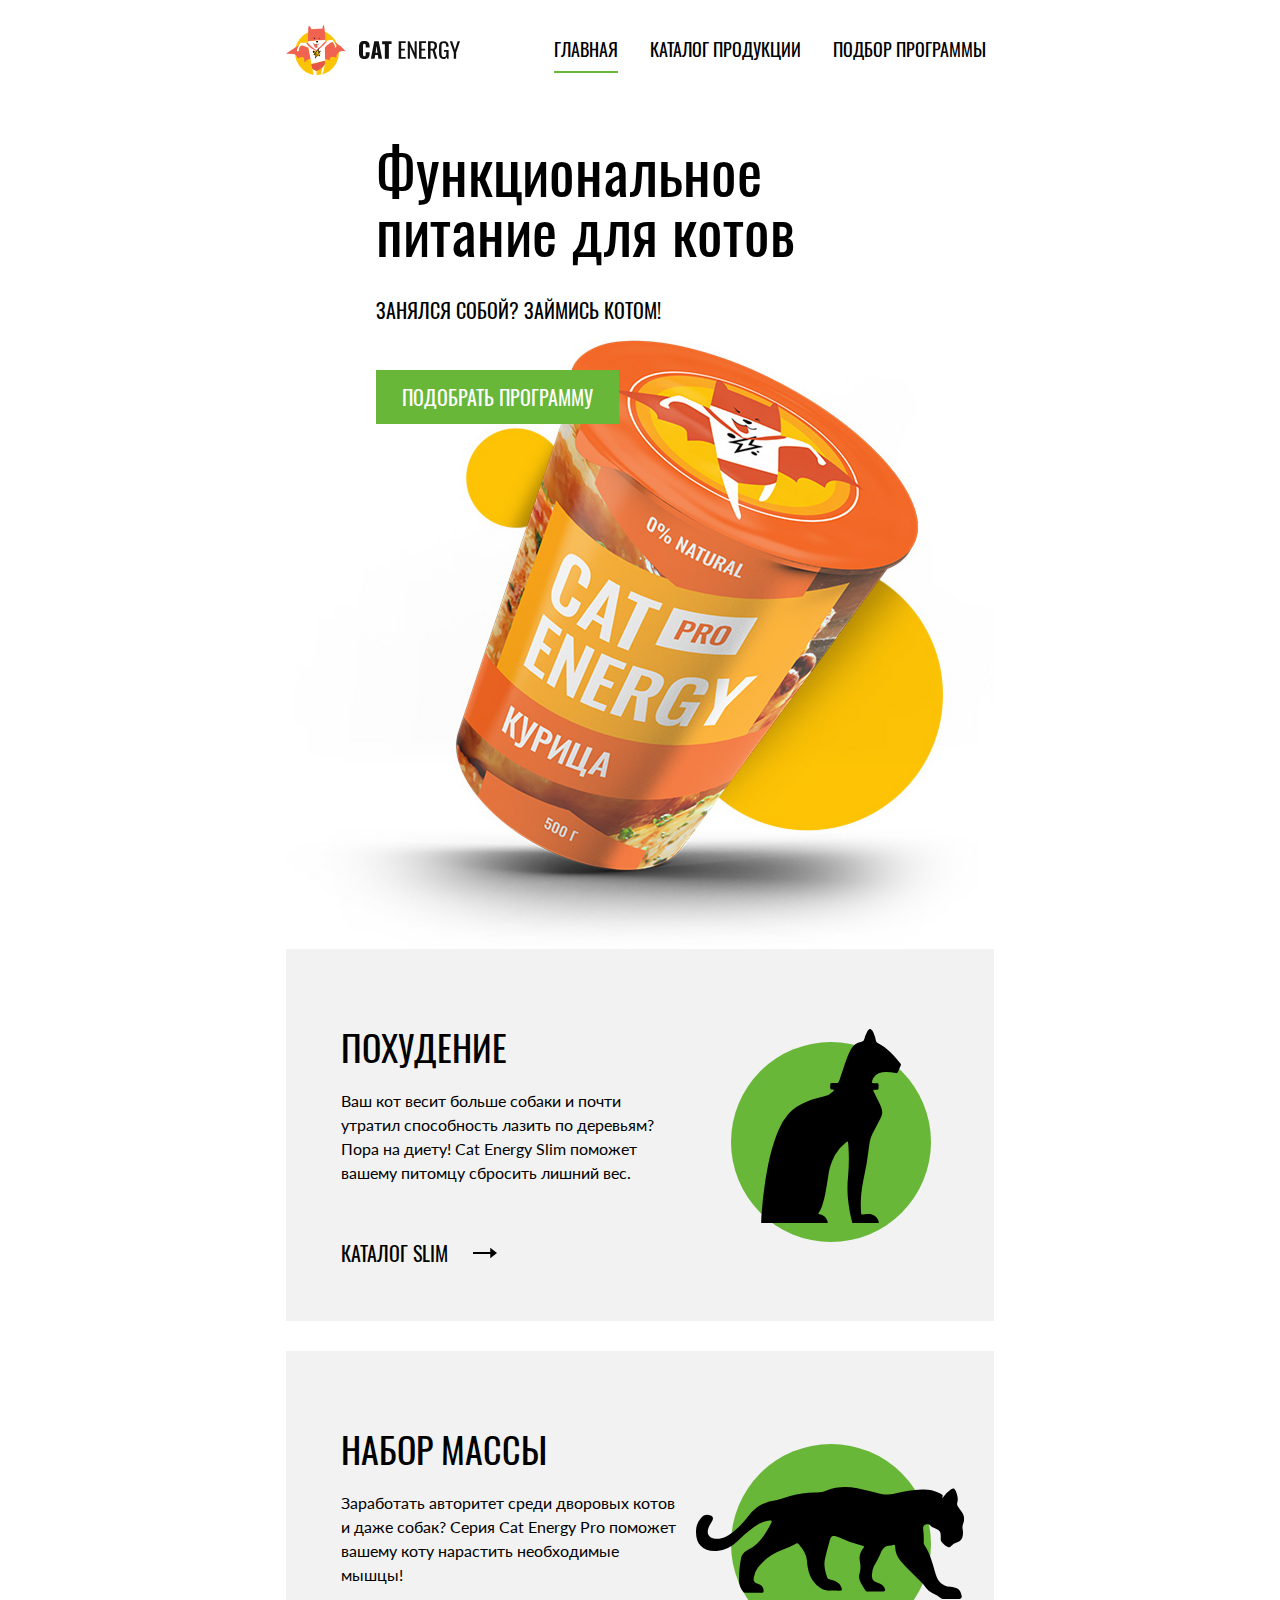
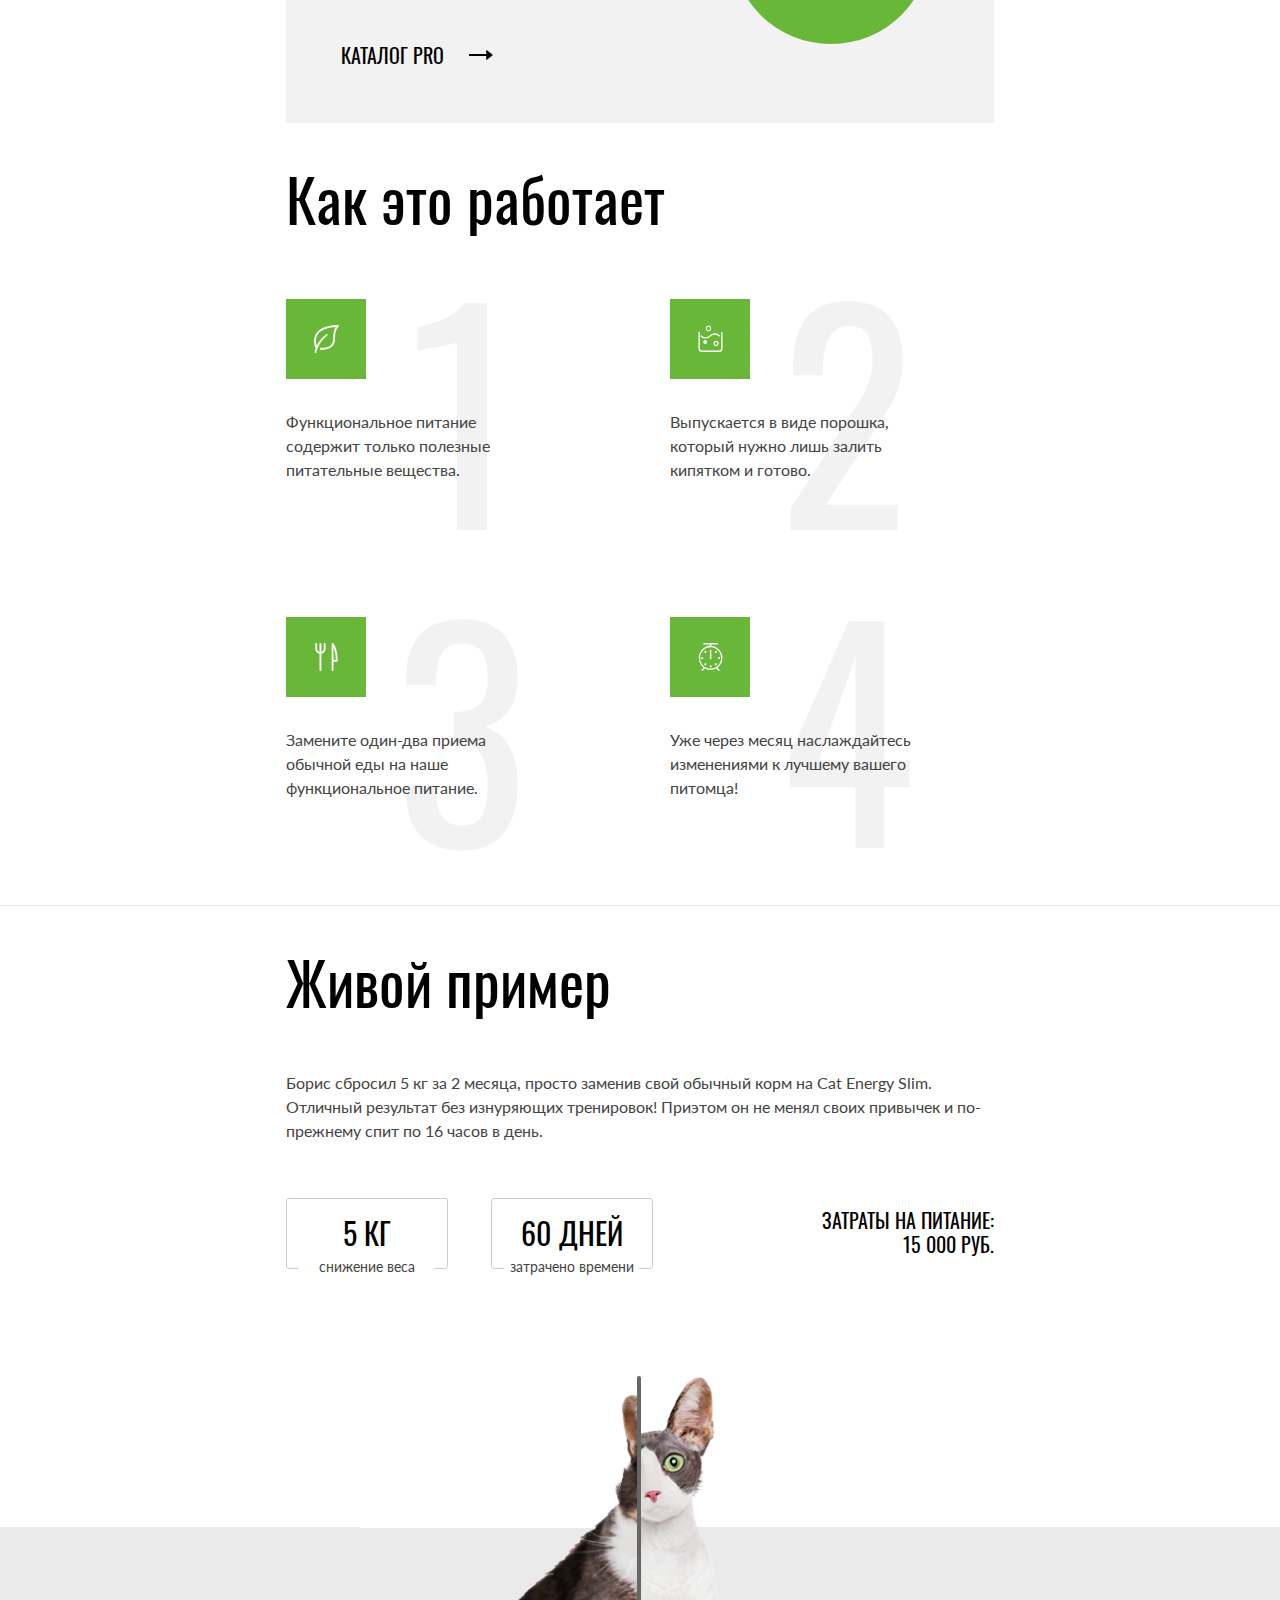
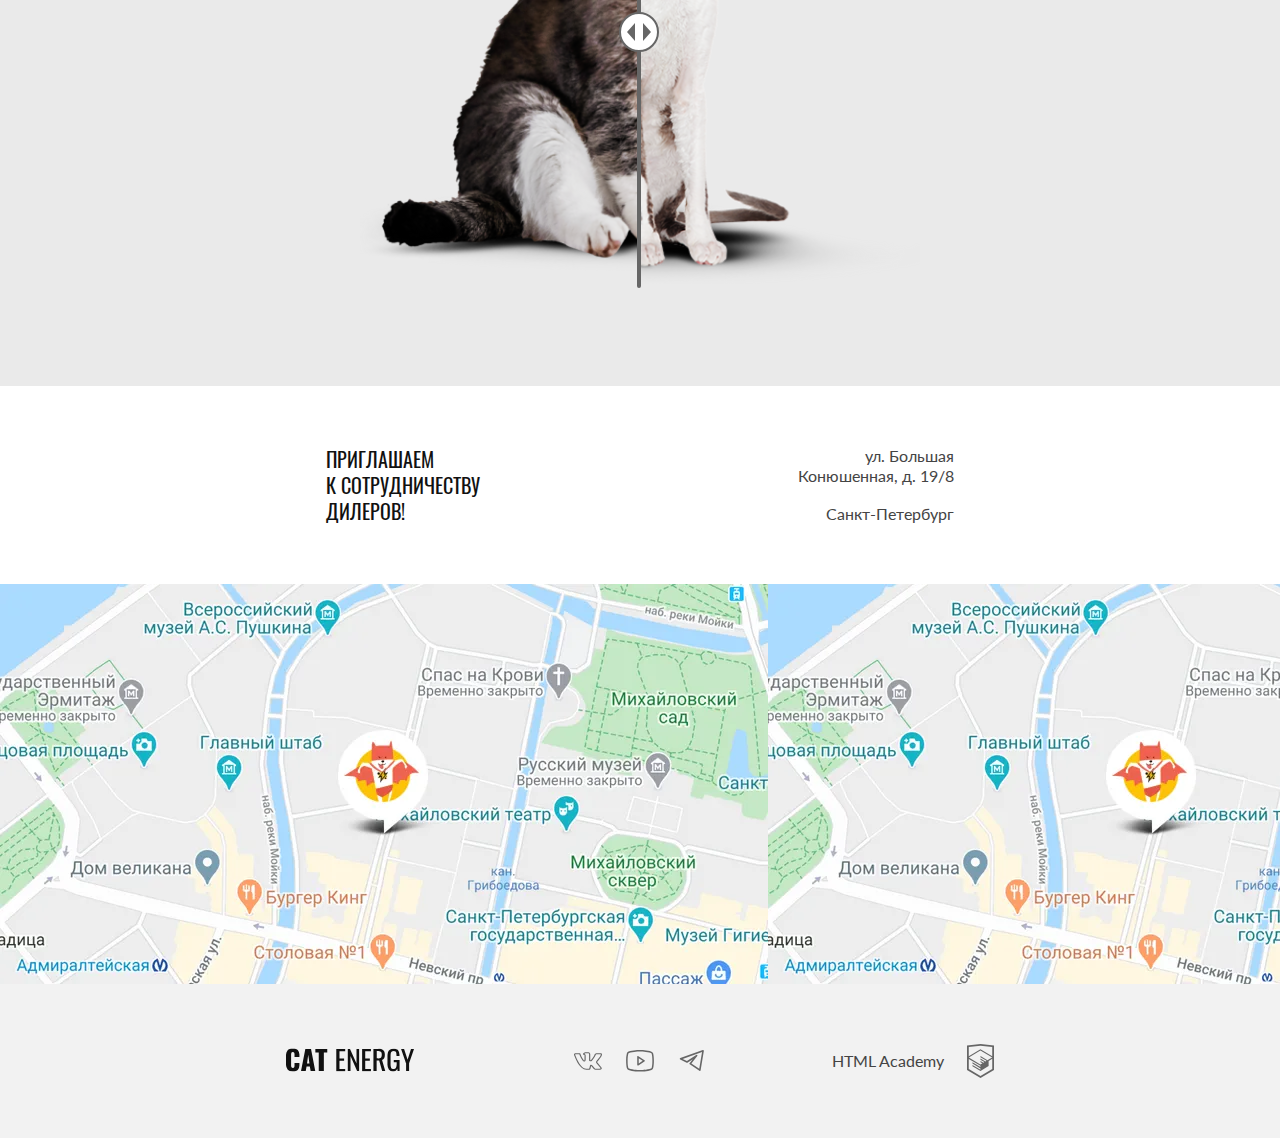
==== commit c121f176: "Deploying to gh-pages from @ alexanderVLG/1313907-cat-energy-2@4d9e53ddd4c0676befc1ccc3716c96222781d" ====
--- a/index.html
+++ b/index.html
@@ -1 +1 @@
-<!DOCTYPE html><html class="page" lang="ru"><head><meta charset="UTF-8"><title>Cat Energy</title><meta name="viewport" content="width=device-width,initial-scale=1"><link rel="icon" href="favicon.ico"><!-- 32×32 --><link rel="icon" href="favicons/icon.svg" type="image/svg+xml"><link rel="apple-touch-icon" href="favicons/icon-180.png"><link rel="manifest" href="manifest.webmanifest"><link rel="stylesheet" href="styles/styles.css"><script src="scripts/index.js" defer="defer"></script></head><body class="page__body"><header class="main-header"><div class="main-header__container"><nav class="navigation"><a class="navigation__logo" href="index.html"><picture><source media="(min-width: 1440px)" srcset="images/logo-desktop.svg" width="70" height="59" type="image/svg+xml"><source media="(min-width: 768px)" srcset="images/logo-tablet.svg" width="60" height="50" type="image/svg+xml"><img class="navigation__logo-image" src="images/logo-mobile.svg" width="33" height="38" alt="Логотип сайта Cat Energy."></picture><img class="navigation__logo-text" src="images/logo-text.svg" alt="Логотип сайта Cat-energy." width="101" height="18"></a><div class="navigation__wrapper"><ul class="navigation__list"><li class="navigation__item navigation__item--current"><a class="navigation__link" href="index.html">Главная</a></li><li class="navigation__item"><a class="navigation__link" href="catalog.html">Каталог продукции</a></li><li class="navigation__item"><a class="navigation__link" href="#">Подбор программы</a></li></ul></div><div class="button-wrapper"><button class="burger-button" type="button"><span class="visually-hidden">Открыть меню</span></button></div></nav><section class="promo"><h1 class="promo__title">Функциональное<br>питание для котов</h1><p class="promo__description">Занялся собой? Займись котом!</p><picture class="promo__image"><source media="(min-width: 1440px)" width="552" height="499" type="image/png" srcset="images/index-images/hero-image@1x.png, images/index-images/hero-image@2x.png 2x"><source media="(min-width: 768px)" width="709" height="609" type="image/png" srcset="images/index-images/hero-image-tablet@1x.png, images/index-images/hero-image-tablet@2x.png 2x"><img class="promo__image" src="images/index-images/hero-image-mobile@1x.png" srcset="images/index-images/hero-image-mobile@2x.png 2x" width="280" height="270" alt="Полезная еда для котов."></picture><a class="button button--margin button--grid" href="program.html">Подобрать программу</a></section></div></header><main class="main-container"><section class="programs"><h2 class="visually-hidden">Наше предложение.</h2><div class="container feature-wrapper"><article class="feature feature--slim-icon"><h3 class="feature__title">Похудение</h3><p class="feature__description">Ваш кот весит больше собаки и почти утратил способность лазить по деревьям? Пора на диету! Cat Energy Slim поможет вашему питомцу сбросить лишний вес.</p><a class="feature__link" href="catalog-slim.html">Каталог Slim</a></article><article class="feature feature--pro-icon"><h3 class="feature__title">Набор Массы</h3><p class="feature__description">Заработать авторитет среди дворовых котов и даже собак? Серия Cat Energy Pro поможет вашему коту нарастить необходимые мышцы!</p><a class="feature__link" href="catalog-pro.html">Каталог Pro</a></article></div></section><div class="container"><section class="about-product"><h2 class="about-product__title">Как это работает</h2><ul class="about-product__list"><li class="about-product__item about-product__item--leaf">Функциональное питание содержит только полезные питательные вещества.</li><li class="about-product__item about-product__item--water">Выпускается в виде порошка, который нужно лишь залить кипятком и готово.</li><li class="about-product__item about-product__item--cutlery">Замените один-два приема обычной еды на наше функциональное питание.</li><li class="about-product__item about-product__item--time">Уже через месяц наслаждайтесь изменениями к лучшему вашего питомца!</li></ul></section></div><section class="history"><div class="container history__container"><h2 class="history__title">Живой пример</h2><p class="history__intro">Борис сбросил 5 кг за 2 месяца, просто заменив свой обычный корм на Cat Energy Slim. Отличный результат без изнуряющих тренировок! Приэтом он не менял своих привычек и по-прежнему спит по 16 часов в день.</p><dl class="history__list"><div class="history__item"><dt class="history__number">5 кг</dt><dd class="history__description">снижение веса</dd></div><div class="history__item"><dt class="history__number">60 дней</dt><dd class="history__description">затрачено времени</dd></div></dl><p class="history__cost">Затраты на питание&#58; <span>15 000 руб.</span></p><div class="slider"><ul class="slider__list"><li class="slider__item"><picture><source media="(min-width: 768px)" type="image/png" width="560" height="512" srcset="images/index-images/fat-cat-tablet@1x.png, images/index-images/fat-cat-tablet@2x.png 2x"><img class="slider__item-image" src="images/index-images/fat-cat-mobile@1x.png" srcset="images/index-images/fat-cat-mobile@2x.png" width="280" height="256" alt="Фотография упитанного кота."></picture></li><li class="slider__item"><picture><source media="(min-width: 768px)" type="image/png" width="560" height="512" srcset="images/index-images/thin-cat-tablet@1x.png, images/index-images/thin-cat-tablet@2x.png 2x"><img class="slider__item-image" src="images/index-images/thin-cat-mobile@1x.png" srcset="images/index-images/thin-cat-mobile@2x.png" width="280" height="256" alt="Фотография худого кота."></picture></li></ul><button class="slider__button" type="button"><span class="visually-hidden">Кнопка слайдера</span></button></div></div></section><section class="map"><div class="map__container"><h3 class="visually-hidden">Карта города Санкт-Петербург.</h3><div class="contact"><div class="contact__container"><h2 class="contact__title">приглашаем<br>к сотрудничеству<br>дилеров!</h2><address class="contact__address">ул. Большая<br>Конюшенная, д. 19/8<br>Санкт-Петербург</address></div></div><picture><source media="(min-width: 1440px)" type="image/png" width="1440" height="400" srcset="images/location@1x.png, images/location@2x.png 2x"><source media="(min-width: 768px)" type="image/png" width="768" height="400" srcset="images/location-tablet@1x.png, images/location-tablet@2x.png 2x"><img class="map-image" src="images/location-mobile@1x.png" srcset="images/location-mobile@2x.png" width="320" height="250" alt="Карта города Санкт-Петербург."></picture></div></section></main><footer class="main-footer"><div class="container main-footer__container"><a class="main-footer__logo" href="index.html"><img class="main-footer__logo-image" src="images/logo-text.svg" width="128" height="24" alt="Логотип сайта Cat Energy."></a><ul class="social"><li class="social__item"><a class="social__link social__link--vkontakte" href="#"><span class="visually-hidden">ВКонтакте</span></a></li><li class="social__item"><a class="social__link social__link--youtube" href="#"><span class="visually-hidden">Ютуб</span></a></li><li class="social__item"><a class="social__link social__link--telegram" href="#"><span class="visually-hidden">Телеграмм</span></a></li></ul><a class="main-footer__logo-copyright" href="https://htmlacademy.ru/intensive/adaptive"><p class="main-footer__text">HTML Academy</p><svg width="27" height="34"><use href="icons/stack.svg#logo-html-academy"></use></svg></a></div></footer></body></html>+<!DOCTYPE html><html class="page" lang="ru"><head><meta charset="UTF-8"><title>Cat Energy</title><meta name="viewport" content="width=device-width,initial-scale=1"><link rel="icon" href="favicon.ico"><!-- 32×32 --><link rel="icon" href="favicons/icon.svg" type="image/svg+xml"><link rel="apple-touch-icon" href="favicons/icon-180.png"><link rel="manifest" href="manifest.webmanifest"><link rel="stylesheet" href="styles/styles.css"><script src="scripts/index.js" defer="defer"></script></head><body class="page__body"><header class="main-header"><div class="container"><nav class="navigation"><a class="navigation__logo" href="index.html"><picture><source media="(min-width: 1440px)" srcset="images/logo-desktop.svg" width="70" height="59" type="image/svg+xml"><source media="(min-width: 768px)" srcset="images/logo-tablet.svg" width="60" height="50" type="image/svg+xml"><img class="navigation__logo-image" src="images/logo-mobile.svg" width="33" height="38" alt="Логотип сайта Cat Energy."></picture><img class="navigation__logo-text" src="images/logo-text.svg" alt="Логотип сайта Cat-energy." width="101" height="18"></a><div class="navigation__wrapper"><ul class="navigation__list navigation__list--show"><li class="navigation__item navigation__item--current"><a class="navigation__link" href="index.html">Главная</a></li><li class="navigation__item"><a class="navigation__link" href="catalog.html">Каталог продукции</a></li><li class="navigation__item"><a class="navigation__link" href="#">Подбор программы</a></li></ul></div><div class="button-wrapper"><button class="burger-button burger-button--hide" type="button"><span class="visually-hidden">Открыть меню</span></button></div></nav><section class="promo"><div class="container promo__container"><h1 class="promo__title">Функциональное<br>питание для котов</h1><p class="promo__description">Занялся собой? Займись котом!</p><picture class="promo__image"><source media="(min-width: 1440px)" width="552" height="499" type="image/png" srcset="images/index-images/hero-image@1x.png, images/index-images/hero-image@2x.png 2x"><source media="(min-width: 768px)" width="709" height="609" type="image/png" srcset="images/index-images/hero-image-tablet@1x.png, images/index-images/hero-image-tablet@2x.png 2x"><img class="promo__image" src="images/index-images/hero-image-mobile@1x.png" srcset="images/index-images/hero-image-mobile@2x.png 2x" width="280" height="270" alt="Полезная еда для котов."></picture><a class="button button--margin button--grid button--padding" href="program.html">Подобрать программу</a></div></section></div></header><main class="main-container"><section class="programs"><h2 class="visually-hidden">Наше предложение.</h2><div class="container feature-wrapper"><article class="feature feature--slim-icon"><h3 class="feature__title">Похудение</h3><p class="feature__description">Ваш кот весит больше собаки и почти утратил способность лазить по деревьям? Пора на диету! Cat Energy Slim поможет вашему питомцу сбросить лишний вес.</p><a class="feature__link" href="catalog-slim.html">Каталог Slim</a></article><article class="feature feature--pro-icon"><h3 class="feature__title">Набор Массы</h3><p class="feature__description">Заработать авторитет среди дворовых котов и даже собак? Серия Cat Energy Pro поможет вашему коту нарастить необходимые мышцы!</p><a class="feature__link" href="catalog-pro.html">Каталог Pro</a></article></div></section><section class="about-product"><div class="container about-product__container"><h2 class="about-product__title">Как это работает</h2><ul class="about-product__list"><li class="about-product__item about-product__item--leaf">Функциональное питание содержит только полезные питательные вещества.</li><li class="about-product__item about-product__item--water">Выпускается в виде порошка, который нужно лишь залить кипятком и готово.</li><li class="about-product__item about-product__item--cutlery">Замените один-два приема обычной еды на наше функциональное питание.</li><li class="about-product__item about-product__item--time">Уже через месяц наслаждайтесь изменениями к лучшему вашего питомца!</li></ul></div></section><section class="history"><div class="container history__container"><h2 class="history__title">Живой пример</h2><p class="history__intro">Борис сбросил 5 кг за 2 месяца, просто заменив свой обычный корм на Cat Energy Slim. Отличный результат без изнуряющих тренировок! Приэтом он не менял своих привычек и по-прежнему спит по 16 часов в день.</p><dl class="history__list"><div class="history__item"><dt class="history__number">5 кг</dt><dd class="history__description">снижение веса</dd></div><div class="history__item"><dt class="history__number">60 дней</dt><dd class="history__description">затрачено времени</dd></div></dl><p class="history__cost">Затраты на питание&#58; <span>15 000 руб.</span></p><div class="slider"><ul class="slider__list"><li class="slider__item slider__item--before"><picture class="slider__picture"><source media="(min-width: 768px)" type="image/png" width="560" height="512" srcset="images/index-images/fat-cat-tablet@1x.png, images/index-images/fat-cat-tablet@2x.png 2x"><img class="slider__item-image" src="images/index-images/fat-cat-mobile@1x.png" srcset="images/index-images/fat-cat-mobile@2x.png" width="280" height="256" alt="Фотография упитанного кота."></picture></li><li class="slider__item slider__item--after"><picture><source media="(min-width: 768px)" type="image/png" width="560" height="512" srcset="images/index-images/thin-cat-tablet@1x.png, images/index-images/thin-cat-tablet@2x.png 2x"><img class="slider__item-image" src="images/index-images/thin-cat-mobile@1x.png" srcset="images/index-images/thin-cat-mobile@2x.png" width="280" height="256" alt="Фотография худого кота."></picture></li></ul><button class="slider__button" type="button"><span class="visually-hidden">Кнопка слайдера</span></button></div></div></section><section class="map"><div class="map__container"><h3 class="visually-hidden">Карта города Санкт-Петербург.</h3><div class="contact"><div class="contact__container"><h2 class="contact__title">приглашаем<br>к сотрудничеству<br>дилеров!</h2><address class="contact__address">ул. Большая<br>Конюшенная, д. 19/8<br><span class="contact__address-city">Санкт-Петербург</span></address></div></div><div class="map__iframe-wrapper"><iframe src="https://yandex.ru/map-widget/v1/?um=constructor%3A2895c96e2f1a8feac164e56df0adafb1c69e2a571d6e4a2fef786ed781cccdd6&amp;source=constructor"></iframe></div></div></section></main><footer class="main-footer"><div class="main-footer__container"><a class="main-footer__logo" href="index.html"><img class="main-footer__logo-image" src="images/logo-text.svg" width="128" height="24" alt="Логотип сайта Cat Energy."></a><ul class="social"><li class="social__item"><a class="social__link social__link--vkontakte" href="#"><span class="visually-hidden">ВКонтакте</span></a></li><li class="social__item"><a class="social__link social__link--youtube" href="#"><span class="visually-hidden">Ютуб</span></a></li><li class="social__item"><a class="social__link social__link--telegram" href="#"><span class="visually-hidden">Телеграмм</span></a></li></ul><a class="main-footer__logo-copyright" href="https://htmlacademy.ru/intensive/adaptive"><p class="main-footer__text">HTML Academy</p><svg width="27" height="34"><use href="icons/stack.svg#logo-html-academy"></use></svg></a></div></footer></body></html>--- a/styles/styles.css
+++ b/styles/styles.css
@@ -1 +1 @@
-@font-face{font-family:Lato;font-weight:400;font-style:normal;src:url(../fonts/lato/Lato-Regular.woff2)format("woff2");font-display:swap}@font-face{font-family:Oswald;font-weight:400;font-style:normal;src:url(../fonts/oswald/oswaldregular.woff2)format("woff2");font-display:swap}.page__body{color:#444;background-color:#fff;min-width:320px;font-family:Lato,Arial,sans-serif;font-weight:400}*,:before,:after{box-sizing:border-box}img{object-fit:contain;max-width:100%;height:auto}.visually-hidden{clip:rect(0 0 0 0);border:0;width:1px;height:1px;margin:-1px;padding:0;position:absolute;overflow:hidden}.container{width:280px;margin:0 auto}@media (width>=768px){.container{width:708px}}@media (width>=1440px){.container{width:1220px}.container--background{background-image:linear-gradient(90deg,#fff 50%,#68b738d9 50%),url(../images/index-background-desktop@2x.webp);background-position:100%;background-repeat:no-repeat;background-size:contain}}.button{text-align:center;color:#fff;text-transform:uppercase;background-color:#68b738;padding:10px;font-family:Oswald,Arial,sans-serif;font-size:16px;font-weight:400;line-height:20px;text-decoration:none;display:block}.button--background-color{background-color:#f2f2f2}.button--text-color{color:#444}@media (width>=768px){.button{padding:14px;font-size:20px;line-height:26px;display:inline-block}.button--margin{margin-bottom:auto;margin-right:auto}.button--grid{grid-area:3/1}}.burger-button{border:1px solid #000;width:24px;margin:0;padding:0;transition:transform .4s cubic-bezier(.23,1,.32,1)}.burger-button--show{border:none}.burger-button:before{content:"";border:1px solid #000;width:24px;transition:transform .4s cubic-bezier(.23,1,.32,1);position:absolute;top:1px;left:0}.burger-button:after{content:"";border:1px solid #000;width:24px;transition:transform .4s cubic-bezier(.23,1,.32,1);position:absolute;bottom:35%;left:0;transform:translateY(-50%)}.burger-button--show:before{transform:translateY(5px)rotate(-405deg)}.burger-button--show:after{transform:translateY(-4px)rotate(405deg)}.button-wrapper{width:24px;height:18px;display:inline-block;position:relative}@media (width>=768px){.button-wrapper{display:none}}.button-show-more{background-color:#0000;border:0;grid-column:1/-1;place-self:center;width:50px;height:50px;padding:0}@media (width>=768px){.button-show-more{width:70px;height:70px}.button-show-more svg{width:60px;height:60px}}.input{text-transform:uppercase;color:#444;font-family:Oswald,Arial,sans-serif;font-size:20px;font-weight:400}.page__body{margin:0}.catalog{padding-top:27px}@media (width>=768px){.catalog{padding-top:65px}}.catalog__title{color:#000;margin:0 0 41px 20px;font-family:Oswald,Arial,sans-serif;font-size:36px;font-weight:400;line-height:36px}@media (width>=768px){.catalog__title{border-bottom:none;margin-bottom:84px;font-size:60px;line-height:60px}.catalog__list{grid-template-columns:repeat(4,132px);gap:60px;display:grid}}@media (width>=1440px){.catalog__list{grid-template-columns:repeat(4,245px);column-gap:80px}}.catalog__item{border-top:1px solid #ebebeb;border-bottom:1px solid #ebebeb;grid-template-rows:repeat(3,auto);grid-template-columns:140px 140px;padding:20px 20px 25px;display:grid}.catalog__item:first-child{border-top:2px solid #ebebeb}@media (width>=768px){.catalog__item{background-image:linear-gradient(#fff 16%,#f2f2f2 16% 84%);border:none;grid-template-rows:1fr;grid-template-columns:250px;min-height:511px;padding:0 37px 40px}.catalog__item:first-child{border-top:none}.catalog__item:nth-child(odd){grid-column:1/3}.catalog__item:nth-child(2n){grid-column:3/5}}@media (width>=1440px){.catalog__item{padding:0 0 40px}.catalog__item:nth-child(odd),.catalog__item:nth-child(2n){grid-column:auto}}.catalog__image-link{grid-area:1/1/3/2;place-self:center}@media (width>=768px){.catalog__image-link{grid-area:1/1/2/-1;place-self:flex-start center;margin-top:10px}}.catalog__title-link{grid-area:1/2/2/3;text-decoration:none}@media (width>=768px){.catalog__title-link{text-align:center;grid-area:2/1/3/-1}}.catalog__item-title{text-transform:uppercase;color:#222;margin:0 0 14px;font-family:Oswald,Arial,sans-serif;font-size:16px;font-weight:400;line-height:20px}@media (width>=768px){.catalog__item-title{margin-bottom:21px;font-size:20px;line-height:24px}}@media (width>=1440px){.catalog__item-title{padding:0 38px}}.catalog__info{grid-template-columns:1fr 1fr;margin:0;font-size:12px;line-height:16px;display:grid}@media (width>=1440px){.catalog__info{margin-bottom:32px;padding:0 38px}}.catalog__info-title{color:#111;border-bottom:1px solid #cdcdcd;line-height:20px}@media (width>=768px){.catalog__info-title{font-size:16px;line-height:20px}}.catalog__info-description{text-align:right;border-bottom:1px solid #cdcdcd;margin-left:0}@media (width>=768px){.catalog__info-description{font-size:16px;line-height:20px}}.catalog__button{grid-column:1/-1;align-self:flex-end;margin-top:17px}.catalog__button:hover{background-color:#5eaa2f}.catalog__button:focus-visible{outline-color:#68b738}.catalog__button:active{color:#ffffff4d}@media (width>=768px){.catalog__button{margin-top:32px}}@media (width>=1440px){.catalog__button{width:169px;margin:0 auto}}.catalog__item-more{border-top:1px solid #ebebeb;border-bottom:1px solid #ebebeb;grid-template-columns:140px 140px;padding-top:20px;padding-bottom:25px;padding-left:20px;display:grid}@media (width>=768px){.catalog__item-more{border:2px solid #f2f2f2;grid-template-rows:163px repeat(3,1fr);grid-template-columns:250px;align-self:flex-end;min-height:429px;padding:0 37px 40px}.catalog__item-more:nth-child(odd){grid-column:1/3}.catalog__item-more:nth-child(2n){grid-column:3/5}}@media (width>=1440px){.catalog__item-more{padding:0 0 40px}.catalog__item-more:nth-child(odd),.catalog__item-more:nth-child(2n){grid-column:auto}}.catalog__item-show-more-title{grid-column:1/-1;justify-self:center;margin-top:23px;margin-bottom:8px}@media (width>=768px){.catalog__item-show-more-title{text-align:center;align-self:flex-start;margin-top:0;margin-bottom:23px;padding:0 38px;font-size:20px}}@media (width>=1440px){.catalog__item-show-more-title{padding:0 38px}}.catalog__item-subtitle{grid-column:1/-1;justify-self:center;margin:0 0 4px;font-size:12px;line-height:16px}@media (width>=768px){.catalog__item-subtitle{text-align:center;font-size:16px;line-height:18px}}@media (width>=1440px){.catalog__item-subtitle{padding:0 38px}}.main-header{max-width:1440px;margin:0 auto}.main-header__container{width:280px;margin:0 auto}@media (width>=768px){.main-header__container{width:708px}}@media (width>=1440px){.main-header__container{background-image:linear-gradient(90deg,#fff 50%,#68b738d9 50%),url(../images/index-background-desktop@2x.webp);background-position:100%;background-repeat:no-repeat;background-size:contain;width:1440px}}@media (width<=767px){.catalog-header{border-bottom:2px solid #ebebeb}}.navigation{text-transform:uppercase;align-items:center;margin:0 auto;padding:13px 0 15px;font-family:Oswald,Arial,sans-serif;font-size:20px;font-weight:400;line-height:20px;display:flex;position:relative}@media (width>=768px){.navigation{padding-top:25px;padding-bottom:0;font-size:18px}}@media (width>=1440px){.navigation{width:1220px;padding-top:55px;padding-bottom:29px}}.navigation__logo{align-items:center;margin-right:auto;display:flex}.navigation__logo:hover{opacity:.8}.navigation__logo:focus-visible{outline-color:#68b738}.navigation__logo:active{opacity:.6}picture{font-size:0;display:flex}.navigation__logo-text{margin-left:56px}@media (width>=768px){.navigation__logo-text{margin-left:13px}}@media (width>=1440px){.navigation__logo-text{width:118px}}.navigation__list{margin:0;padding:0;list-style-type:none}@media (width<=768px){.navigation__list{display:none}.navigation__list--show{background-color:#fff;flex-direction:column;width:100%;display:flex;position:absolute;top:60px;left:0}}@media (width>=768px){.navigation__list{flex-wrap:wrap;gap:16px;display:flex}}@media (width>=1440px){.navigation__list{gap:33px}}.navigation__item{border-top:1px solid #e6e6e6;justify-items:center}@media (width>=768px){.navigation__item{border-top:none}.navigation__item--current{border-bottom:2px solid #68b738}.navigation__item:last-child .navigation__link{padding-right:0}}@media (width>=1440px){.navigation__item--current{border-color:#fff}.navigation__item--current-catalog{border-color:#68b738}}.navigation__link{color:#000;padding:22px 10px 24px;text-decoration:none;display:block}.navigation__link:hover{opacity:.6}.navigation__link:focus-visible{outline-color:#68b738}.navigation__link:active{opacity:.3}@media (width>=768px){.navigation__link{padding:12px 0}}@media (width>=1440px){.navigation__link{color:#fff;font-size:20px}.navigation__link--color{color:#000}}.promo{text-align:center;color:#fff;background-image:linear-gradient(#68b738d9 60%,#fff 40%),url(../images/index-background-mobile@2x.jpg);background-repeat:no-repeat;background-size:302px;padding-top:27px;font-family:Oswald,Arial,sans-serif;line-height:36px}@media (width>=768px){.promo{text-align:left;background-color:#fff;background-image:none;padding-top:65px;padding-left:73px;display:grid}}@media (width>=1440px){.promo{background-color:#0000;grid-template-rows:160px 70px 1fr;grid-template-columns:1fr 1fr;padding-left:195px}}.promo__title{margin:0 0 25px;font-size:36px;font-weight:400}@media (width>=768px){.promo__title{color:#000;margin-bottom:40px;font-size:60px;line-height:60px}}.promo__description{text-transform:uppercase;margin:0 0 29px;font-size:14px;line-height:14px}@media (width>=768px){.promo__description{color:#000;grid-row:2/2;margin-bottom:50px;font-size:20px;line-height:20px}.promo__image{grid-area:3/1/auto/-1}}@media (width>=1440px){.promo__image{grid-area:1/2/-1/-1;margin-top:-45px;margin-left:-129px}}.programs{padding-top:20px}@media (width>=768px){.programs{padding-top:0}}@media (width>=1440px){.programs{padding-top:82px}}.feature-wrapper{flex-direction:column;gap:20px;display:flex}@media (width>=1440px){.feature-wrapper{grid-template-columns:repeat(4,1fr);gap:80px;display:grid}}.feature{background-color:#f2f2f2;padding:24px 20px 18px;position:relative}.feature:before{content:"";background-color:#68b738;border-radius:100%;width:50px;height:50px;position:absolute;top:17px;left:20px}.feature--slim-icon:after{content:"";background-image:url(../icons/stack.svg#cat-slim);width:36px;height:50px;position:absolute;top:13px;left:27px}.feature--pro-icon:after{content:"";background-image:url(../icons/stack.svg#cat-pro);width:67px;height:28px;position:absolute;top:28px;left:10px}@media (width>=768px){.feature{padding:77px 316px 53px 52px}.feature:before{width:200px;height:200px;top:50%;left:450px;transform:translateY(-50%)}.feature--slim-icon:after{width:140px;height:194px;top:65px;left:480px}.feature--pro-icon:after{width:268px;height:200px;top:75px;left:415px}}@media (width>=1440px){.feature{grid-column:1/3;padding:77px 61px 55px 52px}.feature:nth-child(2n){grid-column:3/-1}.feature:before{width:100px;height:100px;top:50px;left:52px;transform:translateY(0)}.feature--slim-icon:after{width:70px;height:97px;top:48px;left:70px}.feature--pro-icon:after{width:134px;height:100px;top:50px;left:35px}}.feature__title{text-transform:uppercase;color:#000;margin:0 0 29px 71px;font-family:Oswald,Arial,sans-serif;font-size:24px;font-weight:400;line-height:37px}@media (width>=768px){.feature__title{margin-bottom:24px;margin-left:0;font-size:36px;line-height:36px}}@media (width>=1440px){.feature__title{margin-bottom:73px;margin-left:162px}}.feature__description{border-bottom:1px solid #d9d9d9;margin:0 0 15px;padding-bottom:23px;padding-right:13px;font-size:14px;line-height:18px}@media (width>=768px){.feature__description{color:#000;border-bottom:none;margin-bottom:0;padding-bottom:48px;padding-right:0;font-size:16px;line-height:24px}}.feature__link{text-transform:uppercase;color:#000;font-family:Oswald,Arial,sans-serif;font-size:16px;line-height:16px;text-decoration:none;display:block}.feature__link:after{content:"";background-color:#000;width:24px;height:12px;margin-left:15px;display:inline-block;-webkit-mask-image:url(../icons/stack.svg#arrow);mask-image:url(../icons/stack.svg#arrow);-webkit-mask-repeat:no-repeat;mask-repeat:no-repeat}@media (width>=768px){.feature__link{font-style:20px}}.about-product{padding-top:20px;padding-bottom:49px}@media (width>=768px){.about-product{border-bottom:1px solid #e6e6e6;padding-top:45px;padding-bottom:47px}}@media (width>=1440px){.about-product{border-bottom:none}}.about-product__title{color:#000;margin:0 0 40px;font-family:Oswald,Arial,sans-serif;font-size:36px;font-weight:400}@media (width>=768px){.about-product__title{margin-bottom:32px;font-size:60px;line-height:60px}}.about-product__list{margin:0;padding:0;list-style-type:none}@media (width>=768px){.about-product__list{grid-template-columns:repeat(2,1fr);gap:37px 153px;display:grid}}@media (width>=1440px){.about-product__list{grid-template-columns:repeat(4,1fr);gap:70px}}.about-product__item{margin-bottom:20px;padding-left:80px;font-size:14px;line-height:18px;position:relative}.about-product__item:before{content:"";background-color:#68b738;width:60px;height:60px;position:absolute;top:-3px;left:0}.about-product__item--leaf:before{content:"";vertical-align:middle;background-image:url(../icons/stack.svg#leaf-icon);background-position:50%;background-repeat:no-repeat;background-size:25px 28px;display:inline-block}.about-product__item--water:before{content:"";vertical-align:middle;background-image:url(../icons/stack.svg#water-icon);background-position:50%;background-repeat:no-repeat;background-size:25px 28px;display:inline-block}.about-product__item--cutlery:before{content:"";vertical-align:middle;background-image:url(../icons/stack.svg#cutlery-icon);background-position:50%;background-repeat:no-repeat;background-size:25px 28px;display:inline-block}.about-product__item--time:before{content:"";vertical-align:middle;background-image:url(../icons/stack.svg#watch-icon);background-position:50%;background-repeat:no-repeat;background-size:25px 28px;display:inline-block}@media (width>=768px){.about-product__item{grid-column:1/2;width:230px;margin-bottom:0;padding:35px 0;font-size:16px;line-height:24px}.about-product__item:nth-child(2n){grid-column:2/3}.about-product__item:before{width:80px;height:80px;margin-bottom:31px;display:block;position:static}}@media (width>=1440px){.about-product__item{grid-column:auto;width:250px}.about-product__item:nth-child(2n){grid-column:auto}}.history{background-color:#eaeaea;margin:0 auto;padding:25px 0}@media (width>=768px){.history{background-color:#fff;background-image:linear-gradient(#fff 50%,#eaeaea 50%);max-width:768px}}@media (width>=1440px){.history{background-image:linear-gradient(#fff 50%,#eaeaea 50%);max-width:1440px;padding-bottom:75px;padding-left:110px;padding-right:110px}}@media (width>=768px){.history__container{grid-template-columns:repeat(2,1fr);display:grid}}@media (width>=1440px){.history__container{grid-template-rows:repeat(8,auto);grid-template-columns:repeat(4,250px);column-gap:79px;margin:0}}.history__title{color:#000;margin:0 0 40px;font-family:Oswald,Arial,sans-serif;font-size:36px;font-weight:400;line-height:40px}@media (width>=768px){.history__title{grid-column:1/-1;margin-bottom:60px;font-size:60px;line-height:60px}}@media (width>=1440px){.history__title{grid-column:1/3;margin-bottom:146px}}.history__intro{margin:0 0 20px;font-size:14px;line-height:18px}@media (width>=768px){.history__intro{grid-column:1/-1;margin-bottom:55px;font-size:16px;line-height:24px}}@media (width>=1440px){.history__intro{grid-column:1/3;margin-bottom:69px;padding-right:100px}}.history__list{justify-content:space-between;margin:0 0 20px;display:flex}@media (width>=768px){.history__list{justify-content:stretch;gap:43px;margin-bottom:99px}}@media (width>=1440px){.history__list{grid-column:1/3;margin-bottom:55px}}.history__item{width:124px}@media (width>=768px){.history__item{width:162px}}.history__number{text-align:center;text-transform:uppercase;color:#000;border:1px solid #cdcdcd;border-radius:3px;padding-top:15px;padding-bottom:17px;font-family:Oswald,Arial,sans-serif;font-size:24px;line-height:24px}@media (width>=768px){.history__number{font-size:30px;line-height:37px}}.history__description{text-align:center;background-color:#eaeaea;width:85px;margin-top:-12px;margin-left:20px;font-size:12px;line-height:12px}@media (width>=768px){.history__description{background-color:#fff;width:135px;margin-top:-9px;margin-left:13px;font-size:14px;line-height:14px}}.history__cost{text-align:center;text-transform:uppercase;color:#000;margin:0;font-family:Oswald,Arial,sans-serif;font-size:14px;line-height:20px}@media (width>=768px){.history__cost{text-align:right;align-self:center;width:120px;margin-bottom:99px;margin-left:auto;font-size:20px}}@media (width>=1440px){.history__cost{text-align:left;grid-column:1/3;width:600px;margin-bottom:0;margin-left:0}.history__cost>span{margin-left:70px}}@media (width>=768px){.slider{grid-column:1/-1;justify-self:center}}@media (width>=1440px){.slider{grid-area:1/3/-1/-1}}.slider{position:relative}.slider__list{padding-left:0;list-style-type:none}.slider__button{box-sizing:border-box;background-color:#666;border:none;border-radius:2px;width:4px;height:100%;padding:0;position:absolute;top:0;left:50%}.slider__button:hover{background-color:#68b738}.slider__button:focus-visible{outline-color:#68b738}.slider__button:active{opacity:.6;background-color:#5eaa2f}.slider__button:hover:before,.slider__button:focus-visible:before{border-color:#68b738}.slider__button:before{content:"";background-color:#fff;border:2px solid #666;border-radius:50%;width:40px;height:40px;position:absolute;top:50%;left:50%;transform:translate(-50%,-50%)}.slider__button:hover:after{background-color:#68b738}.slider__button:after{content:"";background-color:#666;width:24px;height:18px;position:absolute;top:50%;left:50%;transform:translate(-50%,-50%);-webkit-mask-image:url(../icons/stack.svg#slider-arrow);mask-image:url(../icons/stack.svg#slider-arrow);-webkit-mask-repeat:no-repeat;mask-repeat:no-repeat}.contact{margin:0 auto;padding:26px 0;line-height:20px}@media (width>=768px){.contact{max-width:768px;padding:60px 0}}@media (width>=1440px){.contact{background-color:#fff;width:562px;padding:60px 80px;position:absolute;top:50%;left:110px;transform:translateY(-50%)}}@media (width<=1439px){.contact--background{background-color:#f2f2f2}}.contact__container{justify-content:space-between;width:280px;margin:0 auto;display:flex}@media (width>=768px){.contact__container{width:708px}}@media (width>=1440px){.contact__container{width:auto}}.contact__title{color:#111;text-transform:uppercase;margin:0;font-family:Oswald,Arial,sans-serif;font-size:16px;font-weight:400}@media (width>=768px){.contact__title{font-size:20px;line-height:26px}}.contact__address{font-size:14px;font-style:normal}@media (width>=768px){.contact__address{align-self:center;font-size:16px;line-height:20px}}.map{max-width:1440px;margin:0 auto;position:relative}@media (width>=1440px){.map__container{display:grid}}.map-image{max-width:1440px;margin:0 auto;display:block}.main-footer{background-color:#f2f2f2;margin:0 auto;padding:40px 0}@media (width>=768px){.main-footer{max-width:768px}}@media (width>=1440px){.main-footer{max-width:1440px}}.main-footer__container{grid-template-columns:1fr;justify-content:center;display:grid}@media (width>=768px){.main-footer__container{grid-template-columns:repeat(3,1fr);justify-content:space-between;align-items:center}}.main-footer__text{color:#444;margin:0 auto 0 0;font-size:16px;line-height:20px}@media (width>=768px){.main-footer__text{margin-right:23px}}.main-footer__logo{justify-self:center;padding-bottom:20px}.main-footer__logo:hover{opacity:.8}.main-footer__logo:focus-visible{opacity:.8;outline-color:#68b738}.main-footer__logo:active{opacity:.6}@media (width>=768px){.main-footer__logo{grid-column:1/2;place-self:center left;padding-bottom:0}}.main-footer__logo-copyright{fill:#666;justify-self:center;align-items:center;min-width:280px;padding:20px 0;text-decoration:none;display:flex}.main-footer__logo-copyright:focus-visible{outline-color:#68b738}.main-footer__logo-copyright:hover svg{fill:#68b738}.main-footer__logo-copyright:active svg,.main-footer__logo-copyright:active p{opacity:.3}@media (width>=768px){.main-footer__logo-copyright{grid-column:3/4;justify-self:flex-end;min-width:auto;padding:0}}.social{border-top:1px solid #d9d9d9;border-bottom:1px solid #d9d9d9;justify-content:center;column-gap:24px;margin:0;padding:20px 0;list-style-type:none;display:flex}@media (width>=768px){.social{border:none;grid-column:2/3;justify-self:center;padding:0}}.social__link{background-color:#666;width:28px;height:22px;display:block}.social__link--vkontakte{-webkit-mask-image:url(../icons/stack.svg#vkontakte);mask-image:url(../icons/stack.svg#vkontakte)}.social__link--youtube{-webkit-mask-image:url(../icons/stack.svg#youtube);mask-image:url(../icons/stack.svg#youtube)}.social__link--telegram{-webkit-mask-image:url(../icons/stack.svg#telegram);mask-image:url(../icons/stack.svg#telegram)}.social__link:hover,.social__link:focus-visible{background-color:#68b738}.social__link:active{opacity:.3;background-color:#68b738}.additional-goods{padding-top:25px}@media (width>=768px){.additional-goods{padding-top:74px}}.additional-goods__container{flex-direction:column;row-gap:35px;display:flex}@media (width>=768px){.additional-goods__container{row-gap:70px}}@media (width>=1440px){.additional-goods__container{grid-template-columns:1fr 245px;gap:80px;display:grid}}.additional-goods__title{color:#000;margin:0;font-family:Oswald,Arial,sans-serif;font-size:24px;font-weight:400;line-height:24px}@media (width>=768px){.additional-goods__title{padding-bottom:0;font-size:32px;line-height:32px}}@media (width>=1440px){.additional-goods__title{grid-column:1/-1;font-size:40px;line-height:40px}}.additional-goods__list{margin:0;padding:0;list-style-type:none}@media (width>=768px){.additional-goods__list{border:2px solid #ebebeb}}@media (width>=1440px){.additional-goods__list{border:none}}.additional-goods__item{border-top:1px solid #ebebeb;border-bottom:1px solid #ebebeb;grid-template-columns:1fr 1fr;padding:15px 0;font-size:14px;line-height:14px;display:grid}.additional-goods__item:first-child{border-top-width:2px}.additional-goods__item:last-child{border-bottom-width:2px}@media (width>=768px){.additional-goods__item{border-top:none;border-bottom-width:2px;grid-template-columns:1fr 1fr auto;padding:28px 38px}.additional-goods__item:last-child{border:none;margin-bottom:0}}@media (width>=1440px){.additional-goods__item{grid-template-columns:1fr 1fr 1fr 1fr;align-items:center;padding:15px 0}}.additional-goods__item-title{text-transform:uppercase;color:#222;grid-column:1/2;margin:0 0 13px;font-family:Oswald,Arial,sans-serif;font-size:16px;line-height:16px}@media (width>=768px){.additional-goods__item-title{margin-bottom:0;font-size:20px;line-height:20px}}.additional-goods__item-description{grid-column:2/3;margin:0}@media (width>=768px){.additional-goods__item-description{align-self:flex-end;margin-left:auto;font-size:16px;line-height:20px}}@media (width>=1440px){.additional-goods__item-description{align-self:auto}}.additional-goods__item-price{grid-column:3/4;margin:0 0 0 auto}@media (width>=768px){.additional-goods__item-price{align-self:flex-end;margin-left:50px;font-size:16px;line-height:20px}}@media (width>=1440px){.additional-goods__item-price{place-self:auto flex-end;margin-left:0;margin-right:40px}}.additional-goods__button{grid-column:1/4;margin-top:15px}@media (width>=768px){.additional-goods__button{margin-top:22px}}@media (width>=1440px){.additional-goods__button{grid-column:4/-1;margin-top:0}}.banner{background-color:#68b738d9;background-image:linear-gradient(#68b738d9 100%,#fff 0%),url(../images/banner-background@2x.jpg);background-repeat:no-repeat;background-size:cover;padding:59px 60px 43px}.banner__title{text-align:center;color:#fff;font-size:16px;line-height:20px;position:relative}.banner__title:before{content:"";background-color:#fff;width:78px;height:81px;margin:0 auto;display:block;-webkit-mask-image:url(../icons/stack.svg#gift-icon);mask-image:url(../icons/stack.svg#gift-icon);-webkit-mask-repeat:no-repeat;mask-repeat:no-repeat}.subscribe{color:#000;font-family:Oswald,Arial,sans-serif;line-height:24px}.subscribe__container{padding:40px 0}@media (width>=768px){.subscribe__container{padding:40px}}@media (width>=1440px){.subscribe__container{padding:96px 0}}.subscribe__title{margin:0 0 32px;font-size:24px;font-weight:400}@media (width>=768px){.subscribe__title{font-size:32px;line-height:32px}}@media (width>=1440px){.subscribe__title{font-size:40px;line-height:40px}}.subscribe__description{text-align:center;margin:0 0 24px;font-size:16px}@media (width>=768px){.subscribe__description{font-size:24px;line-height:32px}.subscribe__form{justify-content:center;align-items:flex-start;display:flex}}.subscribe__input{color:#444;text-transform:uppercase;box-sizing:border-box;border:1px solid #cdcdcd;width:100%;margin-bottom:16px;padding:13px;font-family:Oswald,Arial,sans-serif;font-size:20px;font-weight:400}@media (width>=768px){.subscribe__input{width:376px}}.subscribe__button{box-sizing:border-box;border:none;width:100%;font-size:20px;line-height:26px}@media (width>=768px){.subscribe__button{width:256px;padding:15px}}+@font-face{font-family:Lato;font-weight:400;font-style:normal;src:url(../fonts/lato/Lato-Regular.woff2)format("woff2");font-display:swap}@font-face{font-family:Oswald;font-weight:400;font-style:normal;src:url(../fonts/oswald/oswaldregular.woff2)format("woff2");font-display:swap}.page__body{color:#444;background-color:#fff;min-width:320px;font-family:Lato,Arial,sans-serif;font-weight:400}*,:before,:after{box-sizing:border-box}.visually-hidden{clip:rect(0 0 0 0);border:0;width:1px;height:1px;margin:-1px;padding:0;position:absolute;overflow:hidden}.container{width:320px;margin:0 auto}@media (width>=768px){.container{width:768px}}@media (width>=1440px){.container{width:1220px;padding:0}.container--background{background-image:linear-gradient(90deg,#fff 50%,#68b738d9 50%),url(../images/index-background-desktop@2x.webp);background-position:100%;background-repeat:no-repeat;background-size:contain}}.button{text-align:center;color:#fff;text-transform:uppercase;background-color:#68b738;padding:10px;font-family:Oswald,Arial,sans-serif;font-size:16px;font-weight:400;line-height:20px;text-decoration:none;display:block}.button:hover{background-color:#5eaa2f}.button:focus-visible{outline-color:#68b738}.button:active{color:#ffffff4d}.button--background-color{background-color:#f2f2f2}.button--background-color:hover{background-color:#ebebeb}.button--text-color,.button--text-color:active{color:#444}@media (width>=768px){.button{padding:14px;font-size:20px;line-height:26px}.button--margin{margin-bottom:auto;margin-right:auto}.button--padding{padding-left:26px;padding-right:26px}.button--grid{grid-area:3/1/4/-1}}.burger-button{border:1px solid #000;width:24px;margin:0;padding:0;transition:transform .4s cubic-bezier(.23,1,.32,1)}.burger-button--hide{display:none}.burger-button--show{border:none}.burger-button:before{content:"";border:1px solid #000;width:24px;transition:transform .4s cubic-bezier(.23,1,.32,1);position:absolute;top:1px;left:0}.burger-button:after{content:"";border:1px solid #000;width:24px;transition:transform .4s cubic-bezier(.23,1,.32,1);position:absolute;bottom:35%;left:0;transform:translateY(-50%)}.burger-button--show:before{transform:translateY(5px)rotate(-405deg)}.burger-button--show:after{transform:translateY(-4px)rotate(405deg)}.button-wrapper{width:24px;height:18px;display:inline-block;position:relative}@media (width>=768px){.button-wrapper{display:none}}.button-show-more{cursor:pointer;background-color:#0000;border:0;grid-column:1/-1;place-self:center;width:50px;height:50px;padding:0;transition:transform .4s cubic-bezier(.23,1,.32,1)}.button-show-more:hover{transform:rotate(360deg)scale(1.2)}@media (width>=768px){.button-show-more{width:70px;height:70px}.button-show-more svg{width:60px;height:60px}}.input{text-transform:uppercase;color:#444;font-family:Oswald,Arial,sans-serif;font-size:20px;font-weight:400}.page__body{margin:0}.catalog{padding-top:27px}@media (width>=768px){.catalog{padding-top:65px}}@media (width>=1440px){.catalog{padding-top:48px}}.catalog__container{max-width:320px;margin:0 auto}@media (width>=768px){.catalog__container{max-width:708px}}@media (width>=1440px){.catalog__container{max-width:1220px}}.catalog__title{color:#000;margin:0 0 38px 20px;font-family:Oswald,Arial,sans-serif;font-size:36px;font-weight:400;line-height:36px}@media (width>=768px){.catalog__title{border-bottom:none;margin-bottom:84px;margin-left:0;font-size:60px;line-height:60px}.catalog__list{grid-template-columns:repeat(4,132px);gap:60px;display:grid}}@media (width>=1440px){.catalog__list{grid-template-columns:repeat(4,245px);column-gap:80px}}.catalog__item{border-top:1px solid #ebebeb;border-bottom:1px solid #ebebeb;grid-template-rows:repeat(3,auto);grid-template-columns:140px 140px;padding:22px 20px 24px;display:grid}.catalog__item:first-child{border-top:2px solid #ebebeb}@media (width>=768px){.catalog__item{background-image:linear-gradient(#fff 16%,#f2f2f2 16% 84%);border:none;grid-template-columns:250px;min-height:511px;padding:0 37px 40px}.catalog__item:first-child{border-top:none}.catalog__item:nth-child(odd){grid-column:1/3}.catalog__item:nth-child(2n){grid-column:3/5}}@media (width>=1440px){.catalog__item{padding:0 0 40px}.catalog__item:nth-child(odd),.catalog__item:nth-child(2n){grid-column:auto}}.catalog__image-link{grid-area:1/1/3/2;place-self:center}@media (width>=768px){.catalog__image-link{grid-area:1/1/2/-1;place-self:flex-start center;margin-top:10px}}@media (width>=1440px){.catalog__image-link{margin-top:12px}.catalog__image-link--margin{margin-top:27px}}.catalog__title-link{grid-area:1/2/2/3;text-decoration:none}@media (width>=768px){.catalog__title-link{grid-area:2/1/3/-1}}.catalog__item-title{text-transform:uppercase;color:#222;margin:0 0 14px;padding-right:50px;font-family:Oswald,Arial,sans-serif;font-size:16px;font-weight:400;line-height:20px}@media (width>=768px){.catalog__item-title{text-align:center;margin:19px 0 0;padding:0 50px;font-size:20px;line-height:24px}}@media (width>=1440px){.catalog__item-title{padding:0 50px}}.catalog__info{grid-template-columns:1fr 1fr;margin:0;font-size:12px;line-height:16px;display:grid}@media (width>=768px){.catalog__info{margin-top:20px}}@media (width>=1440px){.catalog__info{margin-bottom:32px;padding:0 42px}}.catalog__info-title{color:#111;border-bottom:1px solid #cdcdcd;font-size:12px;line-height:16px}@media (width>=768px){.catalog__info-title{font-size:16px;line-height:20px}}.catalog__item-image{max-width:100%;display:block}.catalog__info-description{text-align:right;border-bottom:1px solid #cdcdcd;margin-left:0;font-size:12px;line-height:16px}@media (width>=768px){.catalog__info-description{font-size:16px;line-height:28px}}.catalog__button{grid-column:1/-1;align-self:flex-end;margin-top:17px}@media (width>=768px){.catalog__button{margin-top:32px;padding:10px 14px;font-size:16px;line-height:20px}}@media (width>=1440px){.catalog__button{width:169px;margin:0 auto}}.catalog__item-more{border-top:1px solid #ebebeb;border-bottom:1px solid #ebebeb;grid-template-columns:140px 140px;padding-top:20px;padding-bottom:25px;padding-left:20px;display:grid}@media (width>=768px){.catalog__item-more{border:2px solid #f2f2f2;grid-template-rows:159px min-content auto;grid-template-columns:250px;align-self:flex-end;min-height:429px;padding:0 35px 40px}.catalog__item-more:nth-child(odd){grid-column:1/3}.catalog__item-more:nth-child(2n){grid-column:3/5}}@media (width>=1440px){.catalog__item-more{grid-template-rows:148px min-content auto;padding:0 0 40px}.catalog__item-more:nth-child(odd),.catalog__item-more:nth-child(2n){grid-column:auto}}.catalog__item-show-more-title{grid-column:1/-1;justify-self:center;margin:8px 0;padding:0}@media (width>=768px){.catalog__item-show-more-title{text-align:center;align-self:flex-start;margin-top:0;margin-bottom:20px;padding:0 38px;font-size:20px}}@media (width>=1440px){.catalog__item-show-more-title{margin-bottom:25px;padding:0 38px}}.catalog__item-subtitle{grid-column:1/-1;justify-self:center;margin:0 0 4px;font-size:12px;line-height:16px}@media (width>=768px){.catalog__item-subtitle{text-align:center;padding:0 20px;font-size:16px;line-height:18px}}@media (width>=1440px){.catalog__item-subtitle{padding:0 38px}}.main-header{background-color:#393a3e;background-image:-webkit-linear-gradient(#68b738d9 55%,#fff 55%),-webkit-image-set(url(../../images/index-background-mobile@1x.webp) 1x type("image/webp"),url(../../images/index-background-mobile@2x.webp) 2x type("image/webp"),url(../../images/index-background-mobile@1x.jpg) 1x type("image/jpg"),url(../../images/index-background-mobile@1x.jpg) 2x type("image/jpg")),-webkit-linear-gradient(#fff 0%,#393a3e 0%);background-image:linear-gradient(#68b738d9 55%,#fff 55%),image-set("../../images/index-background-mobile@1x.webp" 1x type("image/webp"),"../../images/index-background-mobile@2x.webp" 2x type("image/webp"),"../../images/index-background-mobile@1x.jpg" 1x type("image/jpg"),"../../images/index-background-mobile@1x.jpg" 2x type("image/jpg")),linear-gradient(#fff 0%,#393a3e 0%);background-position:0 66px;background-repeat:no-repeat;background-size:100%;width:320px;margin:0 auto}@media (width>=768px){.main-header{background-color:#fff;background-image:none;width:768px}}@media (width>=1440px){.main-header{background-color:#68b738;background-image:-webkit-linear-gradient(90deg,#fff 50%,#68b738d9 50%),-webkit-image-set(url(../../images/index-background-desktop@1x.webp) 1x type("image/webp"),url(../../images/index-background-desktop@2x.webp) 2x type("image/webp"),url(../../images/index-background-desktop@1x.jpg) 1x type("image/jpg"),url(../../images/index-background-desktop@2x.jpg) 2x type("image/jpg")),-webkit-linear-gradient(90deg,#fff 50%,#393a3e 50%);background-image:linear-gradient(90deg,#fff 50%,#68b738d9 50%),image-set("../../images/index-background-desktop@1x.webp" 1x type("image/webp"),"../../images/index-background-desktop@2x.webp" 2x type("image/webp"),"../../images/index-background-desktop@1x.jpg" 1x type("image/jpg"),"../../images/index-background-desktop@2x.jpg" 2x type("image/jpg")),linear-gradient(90deg,#fff 50%,#393a3e 50%);background-position:100%,50vw;background-repeat:no-repeat;background-size:100%,1042px 694px;width:auto;min-height:694px}}.catalog-header{background-color:#fff;background-image:none}@media (width<=767px){.catalog-header{border-bottom:2px solid #ebebeb}}@media (width>=1440px){.catalog-header{min-height:auto}}.navigation{text-transform:uppercase;background-color:#fff;align-items:center;width:320px;margin:0 auto;padding:13px 20px 15px;font-family:Oswald,Arial,sans-serif;font-size:20px;font-weight:400;line-height:20px;display:flex;position:relative}@media (width>=768px){.navigation{width:768px;padding:25px 30px 0;font-size:18px}}@media (width>=1440px){.navigation{background-color:#0000;justify-content:space-between;width:1220px;padding:55px 0 29px}}.navigation__logo{align-items:center;margin-right:auto;display:flex}.navigation__logo:hover{opacity:.8}.navigation__logo:focus-visible{outline-color:#68b738}.navigation__logo:active{opacity:.6}@media (width>=768px){.navigation__logo{margin-right:94px}}picture{font-size:0;display:flex}.navigation__logo-text{margin-left:56px}@media (width>=768px){.navigation__logo-text{margin-left:13px}}@media (width>=1440px){.navigation__logo-text{width:118px;height:21px}}.navigation__list{margin:0;padding:0;list-style-type:none}@media (width<=768px){.navigation__list{display:none}.navigation__list--show{background-color:#fff;flex-direction:column;width:100%;display:flex;position:absolute;top:60px;left:0}}@media (width>=768px){.navigation__list{flex-wrap:wrap;gap:0 32px;display:flex}}@media (width>=1440px){.navigation__list{gap:33px}}.navigation__item{border-top:1px solid #e6e6e6;justify-items:center}@media (width>=768px){.navigation__item{border-top:none}.navigation__item--current{border-bottom:2px solid #68b738}.navigation__item:last-child .navigation__link{padding-right:0}}@media (width>=1440px){.navigation__item--current{border-color:#fff}.navigation__item--current-catalog{border-color:#68b738}}.navigation__link{color:#000;padding:22px 10px 24px;text-decoration:none;display:block}.navigation__link:hover{opacity:.6}.navigation__link:focus-visible{outline-color:#68b738}.navigation__link:active{opacity:.3}@media (width>=768px){.navigation__link{padding:12px 0}}@media (width>=1440px){.navigation__link{color:#fff;font-size:20px}.navigation__link--color{color:#000}}.promo{text-align:center;color:#fff;padding-top:27px;font-family:Oswald,Arial,sans-serif;line-height:36px}@media (width>=768px){.promo{text-align:left;background-color:#fff;background-image:none}}@media (width>=1440px){.promo{background-color:#0000}}.promo__container{padding:0 20px}@media (width>=768px){.promo__container{grid-template-rows:auto min-content 1fr;padding:38px 120px 0;display:grid}}@media (width>=1440px){.promo__container{grid-template-rows:160px 70px 1fr;grid-template-columns:1fr 1fr;padding-top:55px;padding-left:80px}}.promo__title{margin:0 0 25px;font-size:36px;font-weight:400}@media (width>=768px){.promo__title{color:#000;margin-bottom:40px;font-size:60px;line-height:60px}}.promo__description{text-transform:uppercase;margin:0 0 29px;font-size:14px;line-height:14px}@media (width>=768px){.promo__description{color:#000;z-index:2;grid-area:2/1/2/-1;align-self:flex-start;margin-bottom:50px;font-size:20px;line-height:20px}.promo__image{grid-area:2/1/4/-1;margin-top:20px;margin-left:-45px}}@media (width>=1440px){.promo__image{grid-area:1/2/-1/-1;margin-top:-41px;margin-left:-73px}}.programs{padding-top:20px}@media (width>=768px){.programs{padding-top:0}}@media (width>=1440px){.programs{padding-top:82px}}.feature-wrapper{flex-direction:column;gap:20px;padding:0 20px;display:flex}@media (width>=768px){.feature-wrapper{gap:30px;padding:0 30px}}@media (width>=1440px){.feature-wrapper{grid-template-columns:repeat(4,1fr);gap:80px;padding:0;display:grid}}.feature{background-color:#f2f2f2;padding:30px 20px 24px;position:relative}.feature:before{content:"";background-color:#68b738;border-radius:100%;width:50px;height:50px;position:absolute;top:25px;left:20px}.feature--slim-icon:after{content:"";background-image:url(../icons/stack.svg#cat-slim);width:36px;height:50px;position:absolute;top:23px;left:27px}.feature--pro-icon:after{content:"";background-image:url(../icons/stack.svg#cat-pro);width:67px;height:28px;position:absolute;top:35px;left:10px}@media (width>=768px){.feature{padding:80px 316px 60px 55px}.feature:before{width:200px;height:200px;top:52%;left:445px;transform:translateY(-50%)}.feature--slim-icon:after{width:140px;height:194px;top:80px;left:475px}.feature--pro-icon:after{width:268px;height:200px;top:92px;left:410px}}@media (width>=1440px){.feature{flex-direction:column;grid-column:1/3;padding:77px 43px 65px 52px;display:flex}.feature:nth-child(2n){grid-column:3/-1}.feature:before{width:100px;height:100px;top:46px;left:52px;transform:translateY(0)}.feature--slim-icon:after{width:70px;height:97px;top:42px;left:67px}.feature--pro-icon:after{width:134px;height:100px;top:45px;left:33px}}.feature__title{text-transform:uppercase;color:#000;margin:0 0 29px 71px;font-family:Oswald,Arial,sans-serif;font-size:24px;font-weight:400;line-height:37px}@media (width>=768px){.feature__title{margin-bottom:24px;margin-left:0;font-size:36px;line-height:36px}}@media (width>=1440px){.feature__title{margin-bottom:73px;margin-left:162px}}.feature__description{border-bottom:1px solid #d9d9d9;margin:0 0 17px;padding-bottom:23px;padding-right:13px;font-size:14px;line-height:18px}@media (width>=768px){.feature__description{color:#000;border-bottom:none;margin-bottom:60px;padding-bottom:0;padding-right:0;font-size:16px;line-height:24px}}@media (width>=1440px){.feature__description{margin-bottom:35px}}.feature__link{text-transform:uppercase;color:#000;align-items:center;font-family:Oswald,Arial,sans-serif;font-size:16px;line-height:16px;text-decoration:none;display:flex}.feature__link:after{content:"";background-color:#000;width:24px;height:12px;margin-left:15px;transition:all .1s linear;display:inline-block;-webkit-mask-image:url(../icons/stack.svg#arrow);mask-image:url(../icons/stack.svg#arrow);-webkit-mask-repeat:no-repeat;mask-repeat:no-repeat}@media (width>=768px){.feature__link:after{margin-left:25px}}.feature__link:hover:after{width:32px;-webkit-mask-image:url(../icons/stack.svg#long-arrow);mask-image:url(../icons/stack.svg#long-arrow)}.feature__link:active,.feature__link:active:after{opacity:.3}@media (width>=768px){.feature__link{margin-top:auto;font-size:20px}}.about-product{padding-top:13px;padding-bottom:26px}@media (width>=768px){.about-product{border-bottom:1px solid #e6e6e6;padding-top:45px;padding-bottom:55px}}@media (width>=1440px){.about-product{border-bottom:none;padding-top:70px;padding-bottom:75px}}.about-product__container{padding:0 20px}@media (width>=768px){.about-product__container{padding:0 30px}}@media (width>=1440px){.about-product__container{padding:0}}.about-product__title{color:#000;margin:0 0 37px;font-family:Oswald,Arial,sans-serif;font-size:36px;font-weight:400}@media (width>=768px){.about-product__title{margin-bottom:36px;font-size:60px;line-height:60px}}@media (width>=1440px){.about-product__title{margin-bottom:38px}}.about-product__list{counter-reset:about-product__item;margin:0;padding:0;list-style-type:none}@media (width>=768px){.about-product__list{grid-template-columns:repeat(2,1fr);gap:50px 60px;display:grid}}@media (width>=1440px){.about-product__list{grid-template-columns:repeat(4,1fr);gap:5px}}.about-product__item{margin-bottom:26px;padding-left:80px;font-size:14px;line-height:18px;position:relative}.about-product__item:before{content:"";background-color:#68b738;width:60px;height:60px;position:absolute;top:-3px;left:0}.about-product__item--leaf:before{content:"";vertical-align:middle;background-image:url(../icons/stack.svg#leaf-icon);background-position:50%;background-repeat:no-repeat;background-size:25px 28px;display:inline-block}.about-product__item--water:before{content:"";vertical-align:middle;background-image:url(../icons/stack.svg#water-icon);background-position:50%;background-repeat:no-repeat;background-size:25px 28px;display:inline-block}.about-product__item--cutlery:before{content:"";vertical-align:middle;background-image:url(../icons/stack.svg#cutlery-icon);background-position:50%;background-repeat:no-repeat;background-size:25px 28px;display:inline-block}.about-product__item--time:before{content:"";vertical-align:middle;background-image:url(../icons/stack.svg#watch-icon);background-position:50%;background-repeat:no-repeat;background-size:25px 28px;display:inline-block}@media (width>=768px){.about-product__item{grid-column:1/2;margin-bottom:0;padding:35px 80px 50px 0;font-size:16px;line-height:24px}.about-product__item:nth-child(2n){grid-column:2/3}.about-product__item:before{width:80px;height:80px;margin-bottom:31px;display:block;position:static}.about-product__item:after{content:counter(about-product__item);counter-increment:about-product__item;text-align:center;color:#f2f2f2;z-index:-1;width:136px;height:280px;font-family:Oswald,Arial,sans-serif;font-size:280px;line-height:280px;position:absolute;top:0;right:80px}}@media (width>=1440px){.about-product__item{grid-column:auto;width:320px}.about-product__item:nth-child(2n){grid-column:auto}.about-product__item:after{top:-5px;right:75px}}.history{background-color:#eaeaea;margin:0 auto}@media (width>=768px){.history{background-color:#fff;background-image:linear-gradient(#fff 57.5%,#eaeaea 57.5%)}}@media (width>=1440px){.history{background-image:linear-gradient(#fff 23.4%,#eaeaea 23.4%)}}.history__container{padding:25px 20px}@media (width>=768px){.history__container{grid-template-columns:repeat(2,1fr);padding:45px 30px 100px;display:grid}}@media (width>=1440px){.history__container{grid-template-rows:repeat(8,auto);grid-template-columns:repeat(4,250px);column-gap:76px;padding:0 0 75px}}.history__title{color:#000;margin:0 0 40px;font-family:Oswald,Arial,sans-serif;font-size:36px;font-weight:400;line-height:40px}@media (width>=768px){.history__title{grid-column:1/-1;margin-bottom:60px;font-size:60px;line-height:60px}}@media (width>=1440px){.history__title{grid-column:1/3;margin-bottom:146px}}.history__intro{margin:0 0 20px;font-size:14px;line-height:18px}@media (width>=768px){.history__intro{grid-column:1/-1;margin-bottom:55px;font-size:16px;line-height:24px}}@media (width>=1440px){.history__intro{grid-column:1/3;margin-bottom:69px;padding-right:145px}}.history__list{gap:30px;margin:0 0 20px;display:flex}@media (width>=768px){.history__list{justify-content:stretch;gap:43px;margin-bottom:100px}}@media (width>=1440px){.history__list{grid-column:1/3;margin-bottom:54px}}.history__item{min-width:125px}.history__item:last-child{margin-right:0}@media (width>=768px){.history__item{width:162px}}.history__number{text-align:center;text-transform:uppercase;color:#000;border:1px solid #cdcdcd;border-radius:3px;padding-top:15px;padding-bottom:17px;font-family:Oswald,Arial,sans-serif;font-size:24px;line-height:24px}@media (width>=768px){.history__number{font-size:30px;line-height:37px}}.history__description{text-align:center;background-color:#eaeaea;width:80px;margin-top:-11px;margin-left:20px;font-size:12px;line-height:12px}@media (width>=768px){.history__description{background-color:#fff;width:135px;margin-top:-9px;margin-left:13px;font-size:14px;line-height:14px}}@media (width>=1440px){.history__description{background-color:#eaeaea}}.history__cost{text-align:center;text-transform:uppercase;color:#000;margin:0;font-family:Oswald,Arial,sans-serif;font-size:14px;line-height:20px}@media (width>=768px){.history__cost{text-align:right;width:190px;margin-top:10px;margin-bottom:auto;margin-left:auto;font-size:20px;line-height:24px}}@media (width>=1440px){.history__cost{text-align:left;grid-column:1/3;width:600px;margin:0}.history__cost>span{margin-left:60px}}.slider{position:relative}@media (width>=768px){.slider{grid-column:1/-1;justify-self:center}}@media (width>=1440px){.slider{grid-area:1/3/-1/-1;max-height:512px}}.slider__list{grid-template-columns:280px;margin:0;padding-left:0;list-style-type:none;display:grid;position:relative}@media (width>=768px){.slider__list{grid-template-columns:560px}}.slider__item{grid-area:1/1/-1/-1}.slider__item--before{z-index:10;background-image:linear-gradient(#fff 0%,#eaeaea 0%);width:50%;position:absolute;overflow:hidden}@media (width>=768px){.slider__item--before{background-image:linear-gradient(#fff 30%,#eaeaea 30%)}}@media (width>=1440px){.slider__item--before{background-image:linear-gradient(#fff 26.8%,#eaeaea 26.8%)}}.slider__button{box-sizing:border-box;z-index:20;background-color:#666;border:none;border-radius:2px;width:4px;height:100%;padding:0;position:absolute;top:2px;left:49%}.slider__button:hover{background-color:#68b738}.slider__button:focus-visible{outline-color:#68b738}.slider__button:active{opacity:.6;background-color:#5eaa2f}.slider__button:hover:before,.slider__button:focus-visible:before{border-color:#68b738}.slider__button:before{content:"";background-color:#fff;border:2px solid #666;border-radius:50%;width:40px;height:40px;position:absolute;top:50%;left:50%;transform:translate(-50%,-50%)}.slider__button:hover:after{background-color:#68b738}.slider__button:after{content:"";background-color:#666;width:24px;height:18px;position:absolute;top:50%;left:50%;transform:translate(-50%,-50%);-webkit-mask-image:url(../icons/stack.svg#slider-arrow);mask-image:url(../icons/stack.svg#slider-arrow);-webkit-mask-repeat:no-repeat;mask-repeat:no-repeat}@media (width>=768px){.slider__button{left:49.5%}}.contact{background-color:#fff;margin:0 auto;padding:30px 0;line-height:20px}@media (width>=768px){.contact{max-width:768px;padding:60px 0}}@media (width>=1440px){.contact{background-color:#fff;width:562px;padding:60px 80px;position:absolute;top:48.8%;left:calc(50% - 610px);transform:translateY(-50%)}}@media (width<=1439px){.contact--background{background-color:#f2f2f2}}.contact__container{justify-content:space-between;width:280px;margin:0 auto;display:flex}@media (width>=768px){.contact__container{width:708px;padding:0 40px}}@media (width>=1440px){.contact__container{width:auto;padding:0}}.contact__title{color:#111;text-transform:uppercase;margin:0;font-family:Oswald,Arial,sans-serif;font-size:16px;font-weight:400}@media (width>=768px){.contact__title{font-size:20px;line-height:26px}}.contact__address{font-size:14px;font-style:normal}@media (width>=768px){.contact__address{text-align:right;font-size:16px;line-height:20px}}@media (width>=1440px){.contact__address{text-align:left}}@media (width>=768px){.contact__address-city{margin-top:18px;display:block}}.map{margin:0 auto;position:relative}@media (width>=1440px){.map__container{display:grid}}.map__iframe-wrapper{background-image:url(../images/location-mobile@1x.webp)}.map__iframe-wrapper iframe{border:none;width:100%;height:362px;display:block}@media (width>=768px){.map__iframe-wrapper{background-image:url(../images/location-tablet@1x.webp);margin:0 auto}.map__iframe-wrapper iframe{height:400px}}@media (width>=1440px){.map__iframe-wrapper{background-image:url(../images/location@1x.webp);margin:0}}.main-footer{background-color:#f2f2f2;margin:0 auto;padding:40px 0}@media (width>=768px){.main-footer{padding:60px 0}}@media (width>=1440px){.main-footer{padding:68px 0}}.main-footer__container{grid-template-columns:1fr;justify-content:center;display:grid}@media (width>=768px){.main-footer__container{grid-template-columns:repeat(3,1fr);justify-content:space-between;align-items:center;width:708px;margin:0 auto}}@media (width>=1440px){.main-footer__container{width:1220px}}.main-footer__text{color:#444;margin:0 auto 0 0;font-size:16px;line-height:20px}@media (width>=768px){.main-footer__text{margin-right:23px}}.main-footer__logo{justify-self:center;margin-bottom:20px}.main-footer__logo:hover{opacity:.8}.main-footer__logo:focus-visible{opacity:.8;outline-color:#68b738}.main-footer__logo:active{opacity:.6}@media (width>=768px){.main-footer__logo{grid-column:1/2;place-self:center left;margin-bottom:0;padding-bottom:0}}.main-footer__logo-copyright{fill:#666;justify-self:center;align-items:center;min-width:280px;margin-top:20px;text-decoration:none;display:flex}.main-footer__logo-copyright:focus-visible{outline-color:#68b738}.main-footer__logo-copyright:hover svg{fill:#68b738}.main-footer__logo-copyright:active svg,.main-footer__logo-copyright:active p{opacity:.3}@media (width>=768px){.main-footer__logo-copyright{grid-column:3/4;justify-self:flex-end;min-width:auto;margin-top:0;padding:0}}.social{border-top:1px solid #d9d9d9;border-bottom:1px solid #d9d9d9;justify-content:center;column-gap:24px;margin:0;padding:17px 0;list-style-type:none;display:flex}@media (width>=768px){.social{border:none;grid-column:2/3;justify-self:center;padding:0}}.social__link{background-color:#666;width:28px;height:22px;display:block}.social__link--vkontakte{-webkit-mask-image:url(../icons/stack.svg#vkontakte);mask-image:url(../icons/stack.svg#vkontakte)}.social__link--youtube{-webkit-mask-image:url(../icons/stack.svg#youtube);mask-image:url(../icons/stack.svg#youtube)}.social__link--telegram{-webkit-mask-image:url(../icons/stack.svg#telegram);mask-image:url(../icons/stack.svg#telegram)}.social__link:hover,.social__link:focus-visible{background-color:#68b738}.social__link:active{opacity:.3;background-color:#68b738}.additional-goods{padding-top:25px}@media (width>=768px){.additional-goods{padding-top:74px}}@media (width>=1440px){.additional-goods{padding-top:72px}}.additional-goods__container{flex-direction:column;row-gap:31px;padding:0 20px;display:flex}@media (width>=768px){.additional-goods__container{row-gap:73px;padding:0 30px}}@media (width>=1440px){.additional-goods__container{grid-template-columns:1fr 245px;gap:80px;padding:0;display:grid}}.additional-goods__title{color:#000;background-color:#fff;width:-moz-fit-content;width:fit-content;margin:0;font-family:Oswald,Arial,sans-serif;font-size:24px;font-weight:400;line-height:24px;position:relative;box-shadow:-40px 0 #fff,40px 0 #fff}.additional-goods__title:before{content:"";z-index:-1;background-color:#68b738;width:100vw;height:2px;position:absolute;top:12px;right:0;box-shadow:100vw 0 #68b738}@media (width>=768px){.additional-goods__title{margin-left:40px;padding-bottom:0;font-size:32px;line-height:32px}}@media (width>=1440px){.additional-goods__title{grid-column:1/-1;margin-left:0;font-size:40px;line-height:40px}}.additional-goods__list{margin:0;padding:0;list-style-type:none}@media (width>=768px){.additional-goods__list{border:2px solid #ebebeb}}@media (width>=1440px){.additional-goods__list{border:none}}.additional-goods__item{border-top:1px solid #ebebeb;border-bottom:1px solid #ebebeb;grid-template-columns:1fr 1fr;padding:15px 0;font-size:14px;line-height:14px;display:grid}.additional-goods__item:first-child{border-top-width:2px}.additional-goods__item:last-child{border-bottom-width:2px}@media (width>=768px){.additional-goods__item{border-top:none;border-bottom-width:2px;grid-template-columns:1fr 1fr auto;padding:32px 38px 20px}.additional-goods__item:last-child{border:none;margin-bottom:0}}@media (width>=1440px){.additional-goods__item{grid-template-columns:325px auto 1fr auto;align-items:center;padding:15px 0}}.additional-goods__item-title{text-transform:uppercase;color:#222;grid-column:1/2;margin:0 0 13px;font-family:Oswald,Arial,sans-serif;font-size:16px;line-height:16px}@media (width>=768px){.additional-goods__item-title{margin-bottom:0;font-size:20px;line-height:20px}}.additional-goods__item-description{grid-column:1/3;margin:0}@media (width>=768px){.additional-goods__item-description{grid-column:2/3;align-self:flex-end;margin-left:auto;font-size:16px;line-height:20px}}@media (width>=1440px){.additional-goods__item-description{place-self:auto flex-start;margin-right:auto}}.additional-goods__item-price{grid-column:3/4;margin:0 0 0 auto}@media (width>=768px){.additional-goods__item-price{align-self:flex-end;margin-left:50px;font-size:16px;line-height:20px}}@media (width>=1440px){.additional-goods__item-price{place-self:center flex-end;margin-left:0;margin-right:35px}}.additional-goods__button{grid-column:1/4;margin-top:15px}@media (width>=768px){.additional-goods__button{margin-top:25px;padding:10px;font-size:16px;line-height:20px}}@media (width>=1440px){.additional-goods__button{grid-column:4/-1;justify-self:end;width:245px;margin-top:0}}.banner{background-color:#68b738d9;background-image:-webkit-linear-gradient(#68b738d9 100%,#fff 0%),-webkit-image-set(url(../../images/banner-background@1x.webp) 1x type("image/webp"),url(../../images/banner-background@2x.webp) 2x type("image/webp"),url(../../images/banner-background@1x.jpg) 1x type("image/jpg"),url(../../images/banner-background@2x.jpg) 2x type("image/jpg"));background-image:linear-gradient(#68b738d9 100%,#fff 0%),image-set("../../images/banner-background@1x.webp" 1x type("image/webp"),"../../images/banner-background@2x.webp" 2x type("image/webp"),"../../images/banner-background@1x.jpg" 1x type("image/jpg"),"../../images/banner-background@2x.jpg" 2x type("image/jpg"));background-repeat:no-repeat;background-size:cover;min-height:290px;padding:65px 55px 20px;position:relative}.banner:before{content:"";background-color:#fff;width:78px;height:81px;margin:0 auto 50px;display:block;-webkit-mask-image:url(../icons/stack.svg#gift-icon);mask-image:url(../icons/stack.svg#gift-icon);-webkit-mask-repeat:no-repeat;mask-repeat:no-repeat}@media (width>=768px){.banner:before{margin:0 0 0 44px}}@media (width>=1440px){.banner:before{margin:0 auto}}@media (width>=768px){.banner{display:flex}}@media (width>=768px) and (width<=1439px){.banner{background-image:-webkit-linear-gradient(#68b738d9 100%,#fff 0%),-webkit-image-set(url(../../images/banner-background-tablet@1x.webp) 1x type("image/webp"),url(../../images/banner-background-tablet@2x.webp) 2x type("image/webp"),url(../../images/banner-background-tablet@1x.jpg) 1x type("image/jpg"),url(../../images/banner-background-tablet@2x.jpg) 2x type("image/jpg"));background-image:linear-gradient(#68b738d9 100%,#fff 0%),image-set("../../images/banner-background-tablet@1x.webp" 1x type("image/webp"),"../../images/banner-background-tablet@2x.webp" 2x type("image/webp"),"../../images/banner-background-tablet@1x.jpg" 1x type("image/jpg"),"../../images/banner-background-tablet@2x.jpg" 2x type("image/jpg"));justify-content:space-between;align-items:center;min-height:200px;padding:10px 35px}}@media (width>=1440px){.banner{flex-direction:column;padding:55px 35px 50px}}.banner__title{text-align:center;color:#fff;margin:0;font-size:16px;line-height:20px}@media (width>=768px) and (width<=1439px){.banner__title{text-align:left;width:161px;margin-right:90px}}@media (width>=1440px){.banner__title{margin-top:auto}}.subscribe{color:#000;font-family:Oswald,Arial,sans-serif;line-height:24px}.subscribe__container{padding:48px 20px 38px}@media (width>=768px){.subscribe__container{padding:85px 30px 65px}}@media (width>=1440px){.subscribe__container{padding:94px 0}}.subscribe__title{background-color:#fff;width:-moz-fit-content;width:fit-content;margin:0 0 32px;font-size:24px;font-weight:400;position:relative;box-shadow:-40px 0 #fff,40px 0 #fff}.subscribe__title:before{content:"";z-index:-1;background-color:#68b738;width:100vw;height:2px;position:absolute;top:12px;right:0;box-shadow:100vw 0 #68b738}@media (width>=768px){.subscribe__title{margin-bottom:65px;margin-left:40px;font-size:32px;line-height:32px}}@media (width>=1440px){.subscribe__title{margin-bottom:70px;margin-left:0;font-size:40px;line-height:40px}}.subscribe__description{text-align:center;margin:0 0 24px;font-size:16px}@media (width>=768px){.subscribe__description{padding:0 50px;font-size:24px;line-height:32px}.subscribe__form{justify-content:center;align-items:flex-start;display:flex}}.subscribe__input{color:#444;text-transform:uppercase;box-sizing:border-box;border:1px solid #e7e7e7;width:100%;margin-bottom:13px;padding:13px;font-family:Oswald,Arial,sans-serif;font-size:20px;font-weight:400}.subscribe__input:hover{border-color:#cdcdcd}.subscribe__input:focus-visible{border-color:#444}@media (width>=768px){.subscribe__input{width:376px}}@media (width>=1440px){.subscribe__input{width:500px}}.subscribe__button{box-sizing:border-box;border:none;width:100%;padding-top:15px;padding-bottom:15px;font-size:20px;line-height:26px}@media (width>=768px){.subscribe__button{width:256px;padding:15px}}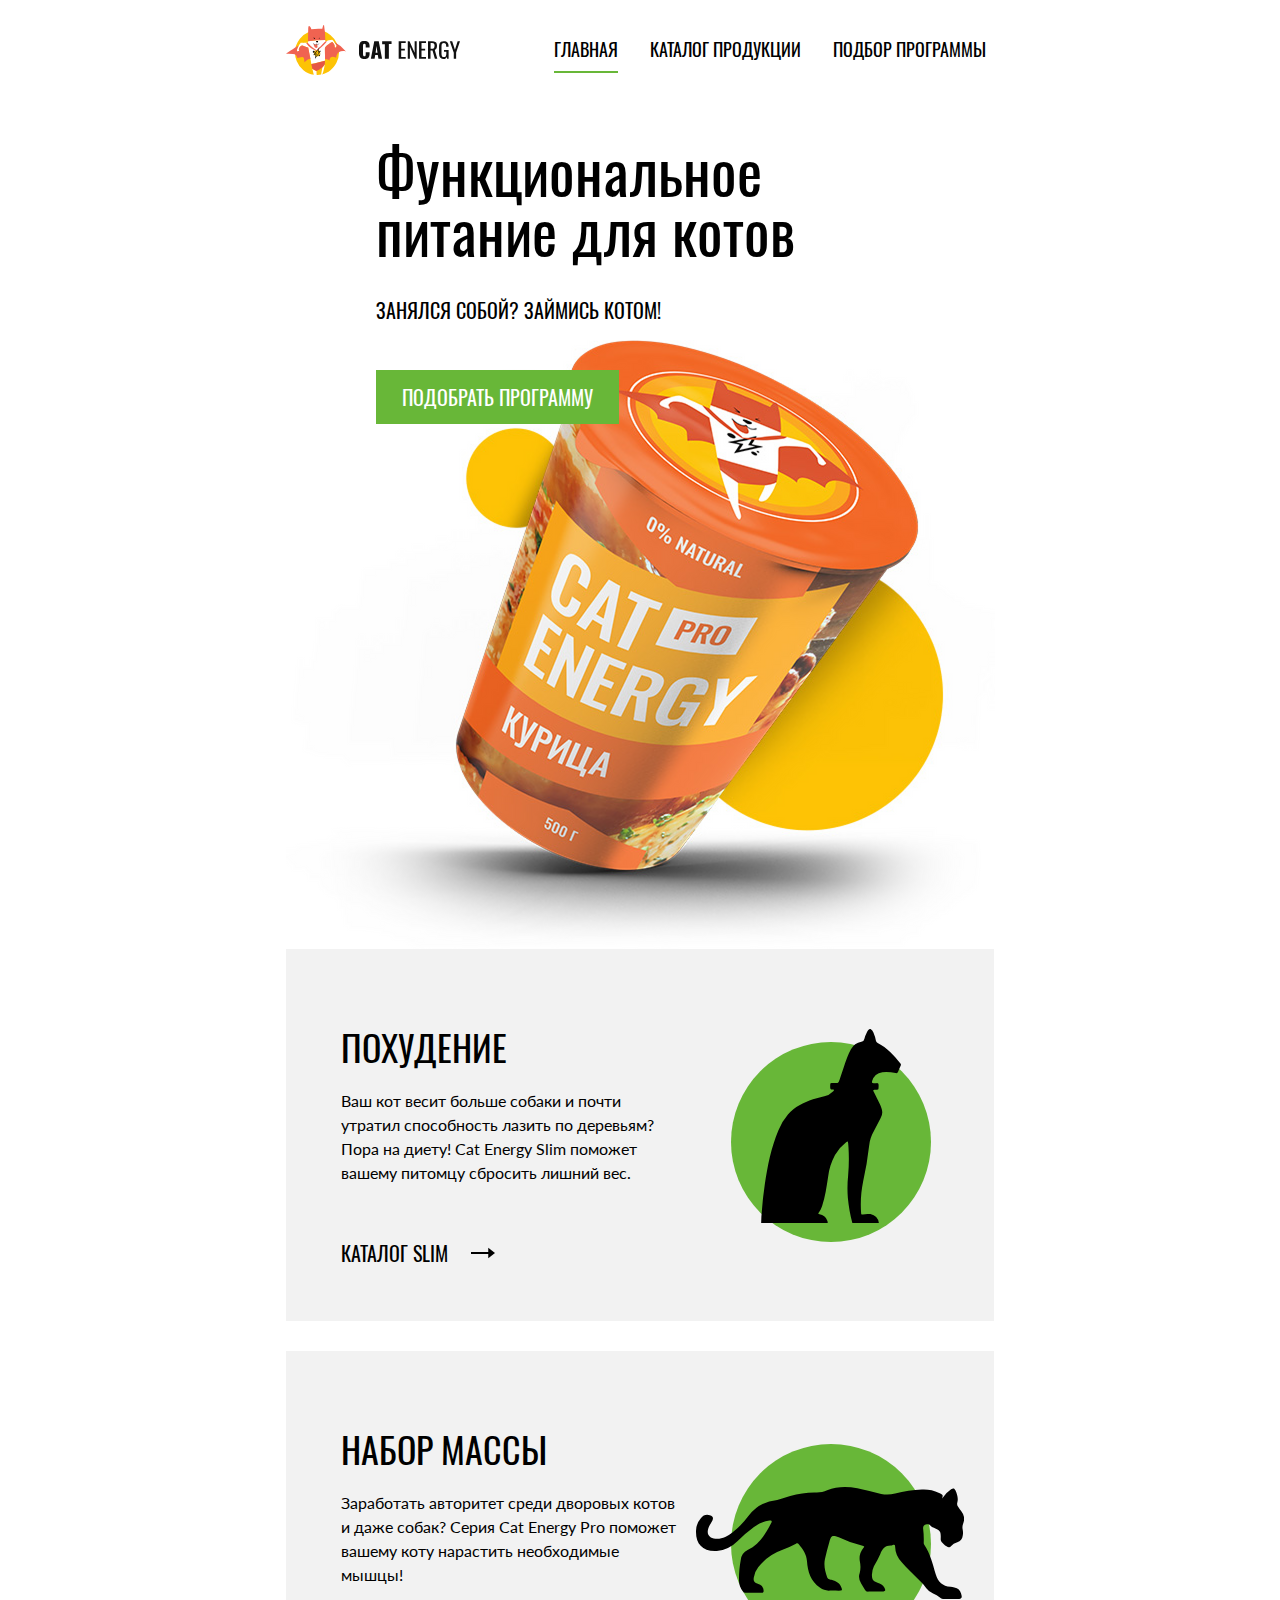
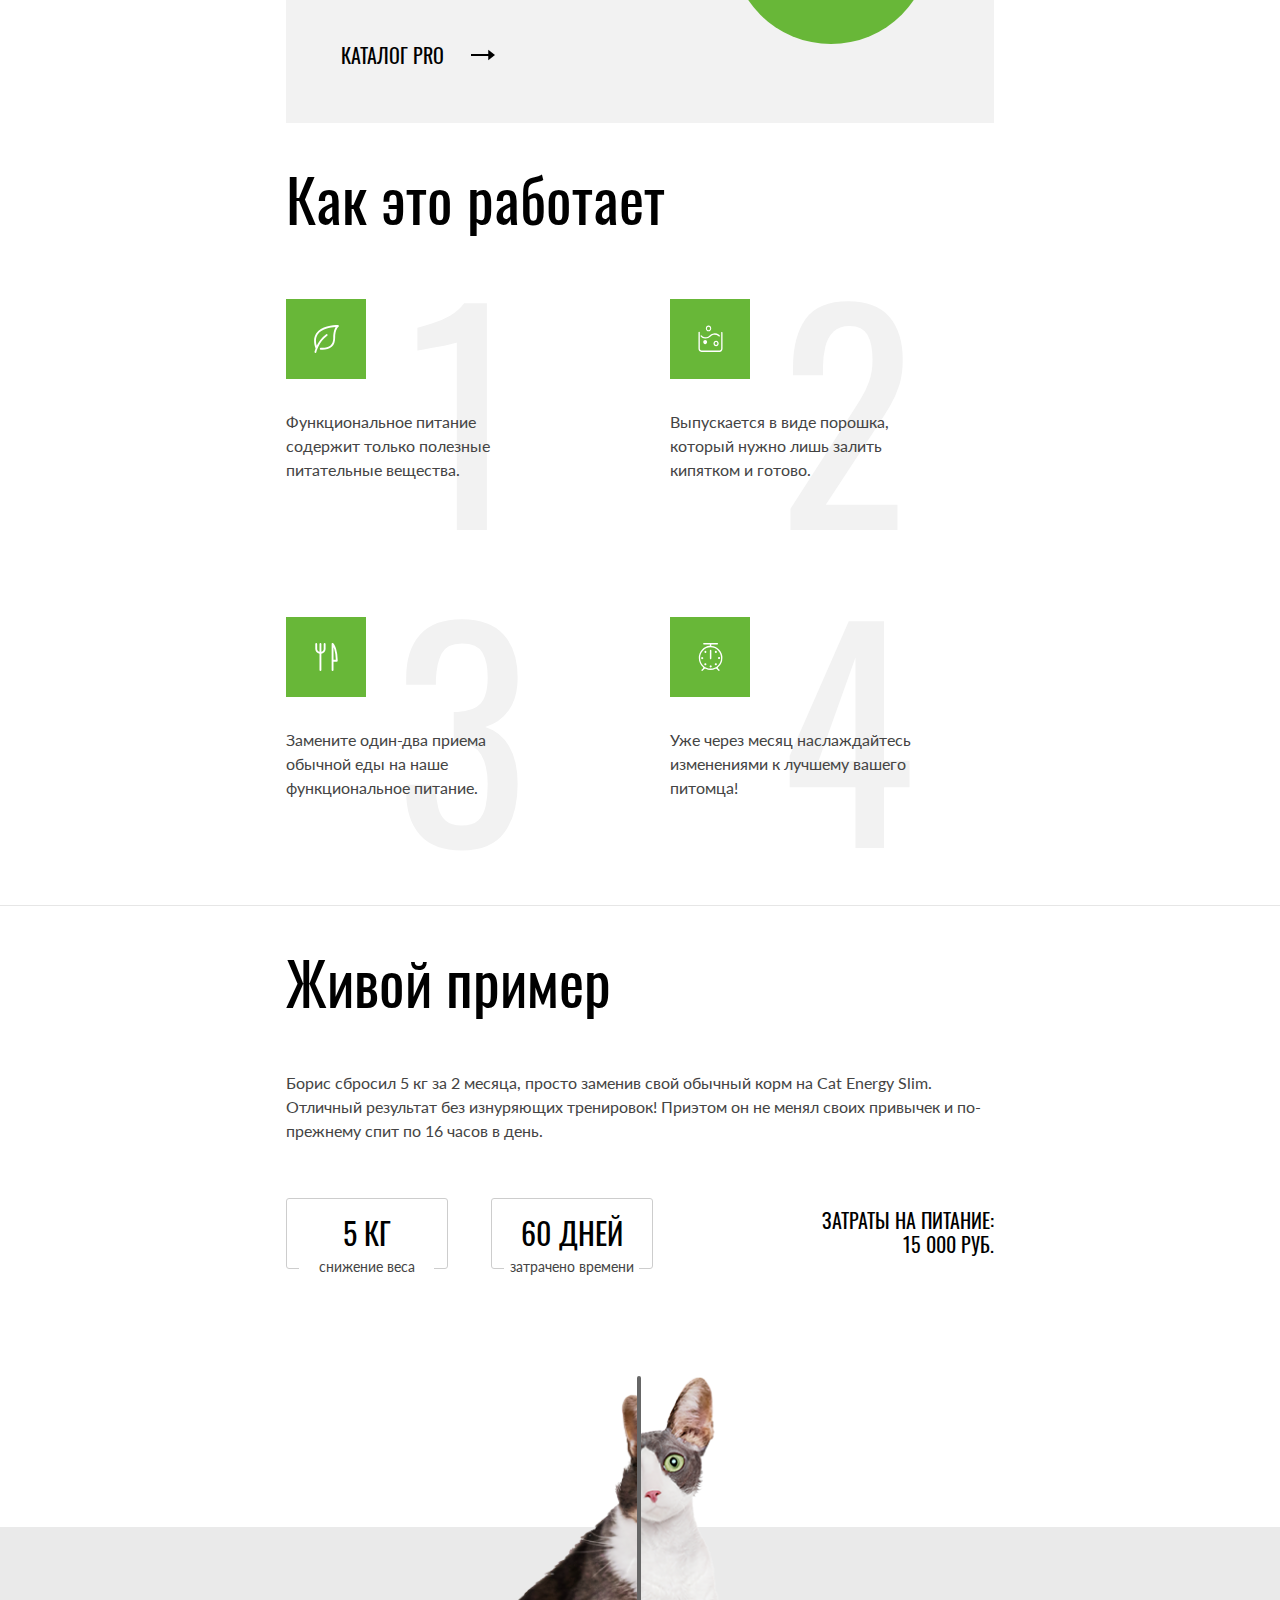
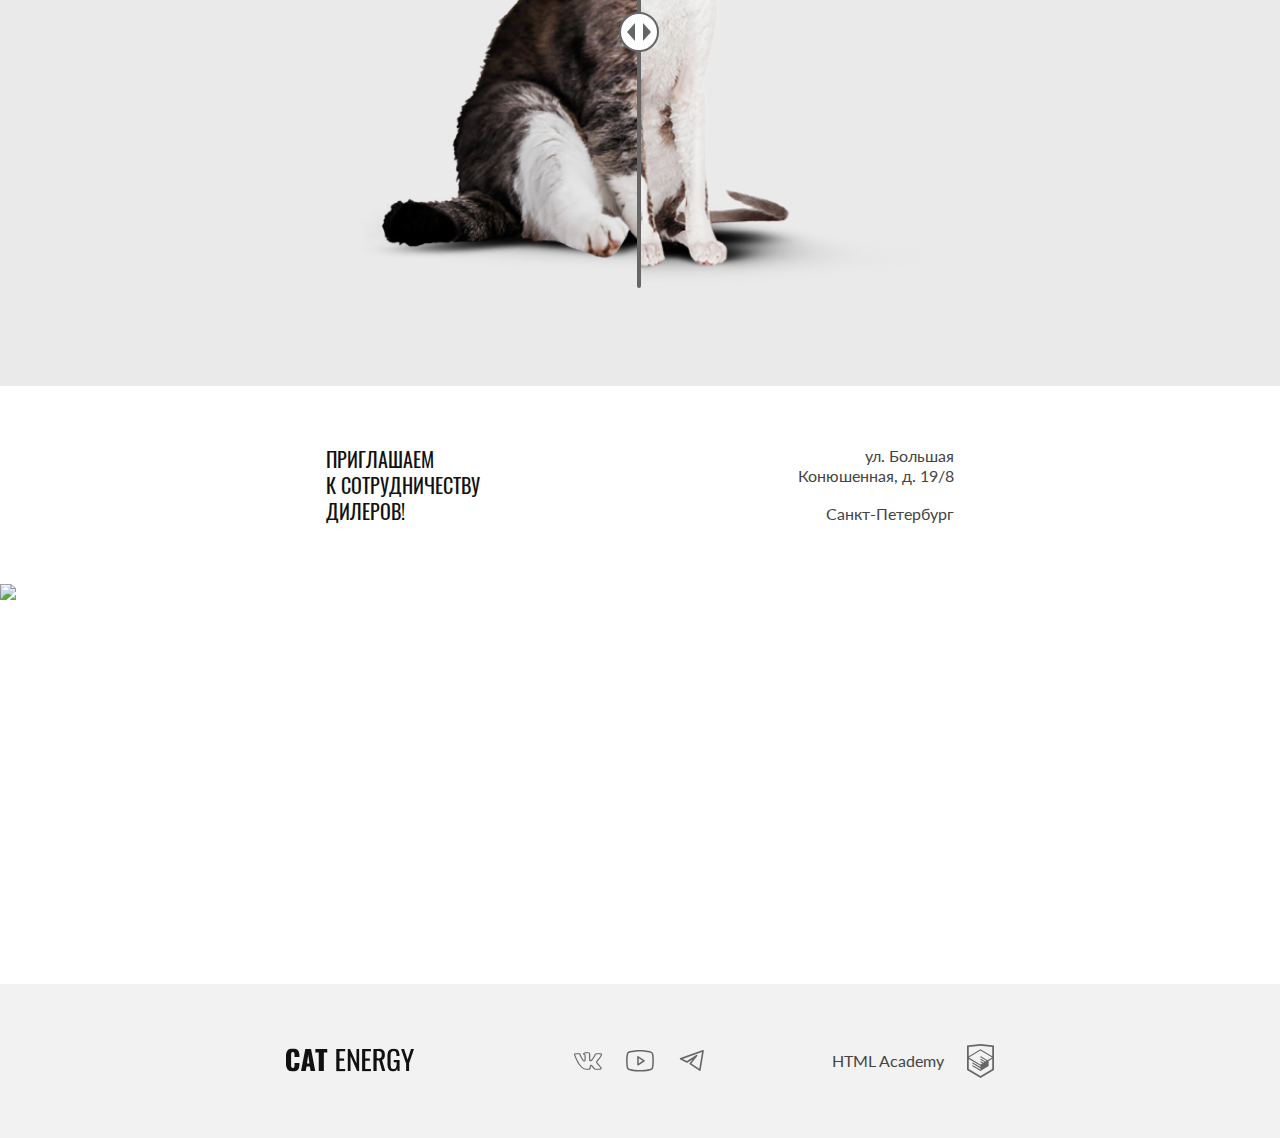
==== commit 69e62351: "Deploying to gh-pages from @ alexanderVLG/1313907-cat-energy-2@88cb392882b15d87976c1764ff2adab6468ce" ====
--- a/index.html
+++ b/index.html
@@ -1 +1 @@
-<!DOCTYPE html><html class="page" lang="ru"><head><meta charset="UTF-8"><title>Cat Energy</title><meta name="viewport" content="width=device-width,initial-scale=1"><link rel="icon" href="favicon.ico"><!-- 32×32 --><link rel="icon" href="favicons/icon.svg" type="image/svg+xml"><link rel="apple-touch-icon" href="favicons/icon-180.png"><link rel="manifest" href="manifest.webmanifest"><link rel="stylesheet" href="styles/styles.css"><script src="scripts/index.js" defer="defer"></script></head><body class="page__body"><header class="main-header"><div class="container"><nav class="navigation"><a class="navigation__logo" href="index.html"><picture><source media="(min-width: 1440px)" srcset="images/logo-desktop.svg" width="70" height="59" type="image/svg+xml"><source media="(min-width: 768px)" srcset="images/logo-tablet.svg" width="60" height="50" type="image/svg+xml"><img class="navigation__logo-image" src="images/logo-mobile.svg" width="33" height="38" alt="Логотип сайта Cat Energy."></picture><img class="navigation__logo-text" src="images/logo-text.svg" alt="Логотип сайта Cat-energy." width="101" height="18"></a><div class="navigation__wrapper"><ul class="navigation__list navigation__list--show"><li class="navigation__item navigation__item--current"><a class="navigation__link" href="index.html">Главная</a></li><li class="navigation__item"><a class="navigation__link" href="catalog.html">Каталог продукции</a></li><li class="navigation__item"><a class="navigation__link" href="#">Подбор программы</a></li></ul></div><div class="button-wrapper"><button class="burger-button burger-button--hide" type="button"><span class="visually-hidden">Открыть меню</span></button></div></nav><section class="promo"><div class="container promo__container"><h1 class="promo__title">Функциональное<br>питание для котов</h1><p class="promo__description">Занялся собой? Займись котом!</p><picture class="promo__image"><source media="(min-width: 1440px)" width="552" height="499" type="image/png" srcset="images/index-images/hero-image@1x.png, images/index-images/hero-image@2x.png 2x"><source media="(min-width: 768px)" width="709" height="609" type="image/png" srcset="images/index-images/hero-image-tablet@1x.png, images/index-images/hero-image-tablet@2x.png 2x"><img class="promo__image" src="images/index-images/hero-image-mobile@1x.png" srcset="images/index-images/hero-image-mobile@2x.png 2x" width="280" height="270" alt="Полезная еда для котов."></picture><a class="button button--margin button--grid button--padding" href="program.html">Подобрать программу</a></div></section></div></header><main class="main-container"><section class="programs"><h2 class="visually-hidden">Наше предложение.</h2><div class="container feature-wrapper"><article class="feature feature--slim-icon"><h3 class="feature__title">Похудение</h3><p class="feature__description">Ваш кот весит больше собаки и почти утратил способность лазить по деревьям? Пора на диету! Cat Energy Slim поможет вашему питомцу сбросить лишний вес.</p><a class="feature__link" href="catalog-slim.html">Каталог Slim</a></article><article class="feature feature--pro-icon"><h3 class="feature__title">Набор Массы</h3><p class="feature__description">Заработать авторитет среди дворовых котов и даже собак? Серия Cat Energy Pro поможет вашему коту нарастить необходимые мышцы!</p><a class="feature__link" href="catalog-pro.html">Каталог Pro</a></article></div></section><section class="about-product"><div class="container about-product__container"><h2 class="about-product__title">Как это работает</h2><ul class="about-product__list"><li class="about-product__item about-product__item--leaf">Функциональное питание содержит только полезные питательные вещества.</li><li class="about-product__item about-product__item--water">Выпускается в виде порошка, который нужно лишь залить кипятком и готово.</li><li class="about-product__item about-product__item--cutlery">Замените один-два приема обычной еды на наше функциональное питание.</li><li class="about-product__item about-product__item--time">Уже через месяц наслаждайтесь изменениями к лучшему вашего питомца!</li></ul></div></section><section class="history"><div class="container history__container"><h2 class="history__title">Живой пример</h2><p class="history__intro">Борис сбросил 5 кг за 2 месяца, просто заменив свой обычный корм на Cat Energy Slim. Отличный результат без изнуряющих тренировок! Приэтом он не менял своих привычек и по-прежнему спит по 16 часов в день.</p><dl class="history__list"><div class="history__item"><dt class="history__number">5 кг</dt><dd class="history__description">снижение веса</dd></div><div class="history__item"><dt class="history__number">60 дней</dt><dd class="history__description">затрачено времени</dd></div></dl><p class="history__cost">Затраты на питание&#58; <span>15 000 руб.</span></p><div class="slider"><ul class="slider__list"><li class="slider__item slider__item--before"><picture class="slider__picture"><source media="(min-width: 768px)" type="image/png" width="560" height="512" srcset="images/index-images/fat-cat-tablet@1x.png, images/index-images/fat-cat-tablet@2x.png 2x"><img class="slider__item-image" src="images/index-images/fat-cat-mobile@1x.png" srcset="images/index-images/fat-cat-mobile@2x.png" width="280" height="256" alt="Фотография упитанного кота."></picture></li><li class="slider__item slider__item--after"><picture><source media="(min-width: 768px)" type="image/png" width="560" height="512" srcset="images/index-images/thin-cat-tablet@1x.png, images/index-images/thin-cat-tablet@2x.png 2x"><img class="slider__item-image" src="images/index-images/thin-cat-mobile@1x.png" srcset="images/index-images/thin-cat-mobile@2x.png" width="280" height="256" alt="Фотография худого кота."></picture></li></ul><button class="slider__button" type="button"><span class="visually-hidden">Кнопка слайдера</span></button></div></div></section><section class="map"><div class="map__container"><h3 class="visually-hidden">Карта города Санкт-Петербург.</h3><div class="contact"><div class="contact__container"><h2 class="contact__title">приглашаем<br>к сотрудничеству<br>дилеров!</h2><address class="contact__address">ул. Большая<br>Конюшенная, д. 19/8<br><span class="contact__address-city">Санкт-Петербург</span></address></div></div><div class="map__iframe-wrapper"><iframe src="https://yandex.ru/map-widget/v1/?um=constructor%3A2895c96e2f1a8feac164e56df0adafb1c69e2a571d6e4a2fef786ed781cccdd6&amp;source=constructor"></iframe></div></div></section></main><footer class="main-footer"><div class="main-footer__container"><a class="main-footer__logo" href="index.html"><img class="main-footer__logo-image" src="images/logo-text.svg" width="128" height="24" alt="Логотип сайта Cat Energy."></a><ul class="social"><li class="social__item"><a class="social__link social__link--vkontakte" href="#"><span class="visually-hidden">ВКонтакте</span></a></li><li class="social__item"><a class="social__link social__link--youtube" href="#"><span class="visually-hidden">Ютуб</span></a></li><li class="social__item"><a class="social__link social__link--telegram" href="#"><span class="visually-hidden">Телеграмм</span></a></li></ul><a class="main-footer__logo-copyright" href="https://htmlacademy.ru/intensive/adaptive"><p class="main-footer__text">HTML Academy</p><svg width="27" height="34"><use href="icons/stack.svg#logo-html-academy"></use></svg></a></div></footer></body></html>+<!DOCTYPE html><html class="page" lang="ru"><head><meta charset="UTF-8"><title>Cat Energy</title><meta name="viewport" content="width=device-width,initial-scale=1"><link rel="icon" href="favicon.ico"><!-- 32×32 --><link rel="icon" href="favicons/icon.svg" type="image/svg+xml"><link rel="apple-touch-icon" href="favicons/icon-180.png"><link rel="manifest" href="manifest.webmanifest"><link rel="stylesheet" href="styles/styles.css"></head><body class="page__body"><header class="main-header"><div class="container"><nav class="navigation"><a class="navigation__logo" href="index.html"><picture><source media="(min-width: 1440px)" srcset="images/logo-desktop.svg" width="70" height="59" type="image/svg+xml"><source media="(min-width: 768px)" srcset="images/logo-tablet.svg" width="60" height="50" type="image/svg+xml"><img class="navigation__logo-image" src="images/logo-mobile.svg" width="33" height="38" alt="Логотип сайта Cat Energy."></picture><img class="navigation__logo-text" src="images/logo-text.svg" alt="Логотип сайта Cat-energy." width="101" height="18"></a><div class="navigation__wrapper"><ul class="navigation__list navigation__list--show"><li class="navigation__item navigation__item--current"><a class="navigation__link" href="index.html">Главная</a></li><li class="navigation__item"><a class="navigation__link" href="catalog.html">Каталог продукции</a></li><li class="navigation__item"><a class="navigation__link" href="#">Подбор программы</a></li></ul></div><div class="button-wrapper"><button class="burger-button burger-button--hide" type="button"><span class="visually-hidden">Открыть меню</span></button></div></nav><section class="promo"><div class="container promo__container"><h1 class="promo__title">Функциональное<br>питание для котов</h1><p class="promo__description">Занялся собой? Займись котом!</p><picture class="promo__image"><source media="(min-width: 1440px)" width="552" height="499" type="image/png" srcset="images/index-images/hero-image@1x.png, images/index-images/hero-image@2x.png 2x"><source media="(min-width: 768px)" width="709" height="609" type="image/png" srcset="images/index-images/hero-image-tablet@1x.png, images/index-images/hero-image-tablet@2x.png 2x"><img class="promo__image" src="images/index-images/hero-image-mobile@1x.png" srcset="images/index-images/hero-image-mobile@2x.png 2x" width="280" height="270" alt="Полезная еда для котов."></picture><a class="button button--margin button--grid button--padding" href="program.html">Подобрать программу</a></div></section></div></header><main class="main-container"><section class="programs"><h2 class="visually-hidden">Наше предложение.</h2><div class="container feature-wrapper"><article class="feature feature--slim-icon"><h3 class="feature__title">Похудение</h3><p class="feature__description">Ваш кот весит больше собаки и почти утратил способность лазить по деревьям? Пора на диету! Cat Energy Slim поможет вашему питомцу сбросить лишний вес.</p><a class="feature__link" href="catalog-slim.html">Каталог Slim</a></article><article class="feature feature--pro-icon"><h3 class="feature__title">Набор Массы</h3><p class="feature__description">Заработать авторитет среди дворовых котов и даже собак? Серия Cat Energy Pro поможет вашему коту нарастить необходимые мышцы!</p><a class="feature__link" href="catalog-pro.html">Каталог Pro</a></article></div></section><section class="about-product"><div class="container about-product__container"><h2 class="about-product__title">Как это работает</h2><ul class="about-product__list"><li class="about-product__item about-product__item--leaf">Функциональное питание содержит только полезные питательные вещества.</li><li class="about-product__item about-product__item--water">Выпускается в виде порошка, который нужно лишь залить кипятком и готово.</li><li class="about-product__item about-product__item--cutlery">Замените один-два приема обычной еды на наше функциональное питание.</li><li class="about-product__item about-product__item--time">Уже через месяц наслаждайтесь изменениями к лучшему вашего питомца!</li></ul></div></section><section class="history"><div class="container history__container"><h2 class="history__title">Живой пример</h2><p class="history__intro">Борис сбросил 5 кг за 2 месяца, просто заменив свой обычный корм на Cat Energy Slim. Отличный результат без изнуряющих тренировок! Приэтом он не менял своих привычек и по-прежнему спит по 16 часов в день.</p><dl class="history__list"><div class="history__item"><dt class="history__number">5 кг</dt><dd class="history__description">снижение веса</dd></div><div class="history__item"><dt class="history__number">60 дней</dt><dd class="history__description">затрачено времени</dd></div></dl><p class="history__cost">Затраты на питание&#58; <span>15 000 руб.</span></p><div class="slider"><ul class="slider__list"><li class="slider__item slider__item--before"><picture class="slider__picture"><source media="(min-width: 768px)" type="image/png" width="560" height="512" srcset="images/index-images/fat-cat-tablet@1x.png, images/index-images/fat-cat-tablet@2x.png 2x"><img class="slider__item-image" src="images/index-images/fat-cat-mobile@1x.png" srcset="images/index-images/fat-cat-mobile@2x.png" width="280" height="256" alt="Фотография упитанного кота."></picture></li><li class="slider__item slider__item--after"><picture><source media="(min-width: 768px)" type="image/png" width="560" height="512" srcset="images/index-images/thin-cat-tablet@1x.png, images/index-images/thin-cat-tablet@2x.png 2x"><img class="slider__item-image" src="images/index-images/thin-cat-mobile@1x.png" srcset="images/index-images/thin-cat-mobile@2x.png" width="280" height="256" alt="Фотография худого кота."></picture></li></ul><button class="slider__button" type="button"><span class="visually-hidden">Кнопка слайдера</span></button></div></div></section><section class="map"><div class="map__container"><h3 class="visually-hidden">Карта города Санкт-Петербург.</h3><div class="contact"><div class="contact__container"><h2 class="contact__title">приглашаем<br>к сотрудничеству<br>дилеров!</h2><address class="contact__address">ул. Большая<br>Конюшенная, д. 19/8<br><span class="contact__address-city">Санкт-Петербург</span></address></div></div><picture class="map__image"><source width="1220" height="400" type="image/png" media="(min-width: 1280px)" srcset="images/location-desktop@1x.png, images/location-desktop@2x.png 2x"><source width="768" height="400" type="image/png" media="(min-width: 768px)" srcset="images/location-tablet@1x.png, images/location-tablet@2x.png 2x"><img src="images/location-mobile@1x.png" srcset="images/location-mobile@2x.png 2x" alt="Мы на карте" width="320" height="362"></picture><iframe class="map__iframe" src="https://yandex.ru/map-widget/v1/?um=constructor%3A2895c96e2f1a8feac164e56df0adafb1c69e2a571d6e4a2fef786ed781cccdd6&amp;source=constructor"></iframe></div></section></main><footer class="main-footer"><div class="main-footer__container"><a class="main-footer__logo" href="index.html"><img class="main-footer__logo-image" src="images/logo-text.svg" width="128" height="24" alt="Логотип сайта Cat Energy."></a><ul class="social"><li class="social__item"><a class="social__link social__link--vkontakte" href="#"><span class="visually-hidden">ВКонтакте</span></a></li><li class="social__item"><a class="social__link social__link--youtube" href="#"><span class="visually-hidden">Ютуб</span></a></li><li class="social__item"><a class="social__link social__link--telegram" href="#"><span class="visually-hidden">Телеграмм</span></a></li></ul><a class="main-footer__logo-copyright" href="https://htmlacademy.ru/intensive/adaptive"><p class="main-footer__text">HTML Academy</p><svg width="27" height="34"><use href="icons/stack.svg#logo-html-academy"></use></svg></a></div></footer><script src="scripts/index.js" defer="defer"></script></body></html>--- a/styles/styles.css
+++ b/styles/styles.css
@@ -1 +1 @@
-@font-face{font-family:Lato;font-weight:400;font-style:normal;src:url(../fonts/lato/Lato-Regular.woff2)format("woff2");font-display:swap}@font-face{font-family:Oswald;font-weight:400;font-style:normal;src:url(../fonts/oswald/oswaldregular.woff2)format("woff2");font-display:swap}.page__body{color:#444;background-color:#fff;min-width:320px;font-family:Lato,Arial,sans-serif;font-weight:400}*,:before,:after{box-sizing:border-box}.visually-hidden{clip:rect(0 0 0 0);border:0;width:1px;height:1px;margin:-1px;padding:0;position:absolute;overflow:hidden}.container{width:320px;margin:0 auto}@media (width>=768px){.container{width:768px}}@media (width>=1440px){.container{width:1220px;padding:0}.container--background{background-image:linear-gradient(90deg,#fff 50%,#68b738d9 50%),url(../images/index-background-desktop@2x.webp);background-position:100%;background-repeat:no-repeat;background-size:contain}}.button{text-align:center;color:#fff;text-transform:uppercase;background-color:#68b738;padding:10px;font-family:Oswald,Arial,sans-serif;font-size:16px;font-weight:400;line-height:20px;text-decoration:none;display:block}.button:hover{background-color:#5eaa2f}.button:focus-visible{outline-color:#68b738}.button:active{color:#ffffff4d}.button--background-color{background-color:#f2f2f2}.button--background-color:hover{background-color:#ebebeb}.button--text-color,.button--text-color:active{color:#444}@media (width>=768px){.button{padding:14px;font-size:20px;line-height:26px}.button--margin{margin-bottom:auto;margin-right:auto}.button--padding{padding-left:26px;padding-right:26px}.button--grid{grid-area:3/1/4/-1}}.burger-button{border:1px solid #000;width:24px;margin:0;padding:0;transition:transform .4s cubic-bezier(.23,1,.32,1)}.burger-button--hide{display:none}.burger-button--show{border:none}.burger-button:before{content:"";border:1px solid #000;width:24px;transition:transform .4s cubic-bezier(.23,1,.32,1);position:absolute;top:1px;left:0}.burger-button:after{content:"";border:1px solid #000;width:24px;transition:transform .4s cubic-bezier(.23,1,.32,1);position:absolute;bottom:35%;left:0;transform:translateY(-50%)}.burger-button--show:before{transform:translateY(5px)rotate(-405deg)}.burger-button--show:after{transform:translateY(-4px)rotate(405deg)}.button-wrapper{width:24px;height:18px;display:inline-block;position:relative}@media (width>=768px){.button-wrapper{display:none}}.button-show-more{cursor:pointer;background-color:#0000;border:0;grid-column:1/-1;place-self:center;width:50px;height:50px;padding:0;transition:transform .4s cubic-bezier(.23,1,.32,1)}.button-show-more:hover{transform:rotate(360deg)scale(1.2)}@media (width>=768px){.button-show-more{width:70px;height:70px}.button-show-more svg{width:60px;height:60px}}.input{text-transform:uppercase;color:#444;font-family:Oswald,Arial,sans-serif;font-size:20px;font-weight:400}.page__body{margin:0}.catalog{padding-top:27px}@media (width>=768px){.catalog{padding-top:65px}}@media (width>=1440px){.catalog{padding-top:48px}}.catalog__container{max-width:320px;margin:0 auto}@media (width>=768px){.catalog__container{max-width:708px}}@media (width>=1440px){.catalog__container{max-width:1220px}}.catalog__title{color:#000;margin:0 0 38px 20px;font-family:Oswald,Arial,sans-serif;font-size:36px;font-weight:400;line-height:36px}@media (width>=768px){.catalog__title{border-bottom:none;margin-bottom:84px;margin-left:0;font-size:60px;line-height:60px}.catalog__list{grid-template-columns:repeat(4,132px);gap:60px;display:grid}}@media (width>=1440px){.catalog__list{grid-template-columns:repeat(4,245px);column-gap:80px}}.catalog__item{border-top:1px solid #ebebeb;border-bottom:1px solid #ebebeb;grid-template-rows:repeat(3,auto);grid-template-columns:140px 140px;padding:22px 20px 24px;display:grid}.catalog__item:first-child{border-top:2px solid #ebebeb}@media (width>=768px){.catalog__item{background-image:linear-gradient(#fff 16%,#f2f2f2 16% 84%);border:none;grid-template-columns:250px;min-height:511px;padding:0 37px 40px}.catalog__item:first-child{border-top:none}.catalog__item:nth-child(odd){grid-column:1/3}.catalog__item:nth-child(2n){grid-column:3/5}}@media (width>=1440px){.catalog__item{padding:0 0 40px}.catalog__item:nth-child(odd),.catalog__item:nth-child(2n){grid-column:auto}}.catalog__image-link{grid-area:1/1/3/2;place-self:center}@media (width>=768px){.catalog__image-link{grid-area:1/1/2/-1;place-self:flex-start center;margin-top:10px}}@media (width>=1440px){.catalog__image-link{margin-top:12px}.catalog__image-link--margin{margin-top:27px}}.catalog__title-link{grid-area:1/2/2/3;text-decoration:none}@media (width>=768px){.catalog__title-link{grid-area:2/1/3/-1}}.catalog__item-title{text-transform:uppercase;color:#222;margin:0 0 14px;padding-right:50px;font-family:Oswald,Arial,sans-serif;font-size:16px;font-weight:400;line-height:20px}@media (width>=768px){.catalog__item-title{text-align:center;margin:19px 0 0;padding:0 50px;font-size:20px;line-height:24px}}@media (width>=1440px){.catalog__item-title{padding:0 50px}}.catalog__info{grid-template-columns:1fr 1fr;margin:0;font-size:12px;line-height:16px;display:grid}@media (width>=768px){.catalog__info{margin-top:20px}}@media (width>=1440px){.catalog__info{margin-bottom:32px;padding:0 42px}}.catalog__info-title{color:#111;border-bottom:1px solid #cdcdcd;font-size:12px;line-height:16px}@media (width>=768px){.catalog__info-title{font-size:16px;line-height:20px}}.catalog__item-image{max-width:100%;display:block}.catalog__info-description{text-align:right;border-bottom:1px solid #cdcdcd;margin-left:0;font-size:12px;line-height:16px}@media (width>=768px){.catalog__info-description{font-size:16px;line-height:28px}}.catalog__button{grid-column:1/-1;align-self:flex-end;margin-top:17px}@media (width>=768px){.catalog__button{margin-top:32px;padding:10px 14px;font-size:16px;line-height:20px}}@media (width>=1440px){.catalog__button{width:169px;margin:0 auto}}.catalog__item-more{border-top:1px solid #ebebeb;border-bottom:1px solid #ebebeb;grid-template-columns:140px 140px;padding-top:20px;padding-bottom:25px;padding-left:20px;display:grid}@media (width>=768px){.catalog__item-more{border:2px solid #f2f2f2;grid-template-rows:159px min-content auto;grid-template-columns:250px;align-self:flex-end;min-height:429px;padding:0 35px 40px}.catalog__item-more:nth-child(odd){grid-column:1/3}.catalog__item-more:nth-child(2n){grid-column:3/5}}@media (width>=1440px){.catalog__item-more{grid-template-rows:148px min-content auto;padding:0 0 40px}.catalog__item-more:nth-child(odd),.catalog__item-more:nth-child(2n){grid-column:auto}}.catalog__item-show-more-title{grid-column:1/-1;justify-self:center;margin:8px 0;padding:0}@media (width>=768px){.catalog__item-show-more-title{text-align:center;align-self:flex-start;margin-top:0;margin-bottom:20px;padding:0 38px;font-size:20px}}@media (width>=1440px){.catalog__item-show-more-title{margin-bottom:25px;padding:0 38px}}.catalog__item-subtitle{grid-column:1/-1;justify-self:center;margin:0 0 4px;font-size:12px;line-height:16px}@media (width>=768px){.catalog__item-subtitle{text-align:center;padding:0 20px;font-size:16px;line-height:18px}}@media (width>=1440px){.catalog__item-subtitle{padding:0 38px}}.main-header{background-color:#393a3e;background-image:-webkit-linear-gradient(#68b738d9 55%,#fff 55%),-webkit-image-set(url(../../images/index-background-mobile@1x.webp) 1x type("image/webp"),url(../../images/index-background-mobile@2x.webp) 2x type("image/webp"),url(../../images/index-background-mobile@1x.jpg) 1x type("image/jpg"),url(../../images/index-background-mobile@1x.jpg) 2x type("image/jpg")),-webkit-linear-gradient(#fff 0%,#393a3e 0%);background-image:linear-gradient(#68b738d9 55%,#fff 55%),image-set("../../images/index-background-mobile@1x.webp" 1x type("image/webp"),"../../images/index-background-mobile@2x.webp" 2x type("image/webp"),"../../images/index-background-mobile@1x.jpg" 1x type("image/jpg"),"../../images/index-background-mobile@1x.jpg" 2x type("image/jpg")),linear-gradient(#fff 0%,#393a3e 0%);background-position:0 66px;background-repeat:no-repeat;background-size:100%;width:320px;margin:0 auto}@media (width>=768px){.main-header{background-color:#fff;background-image:none;width:768px}}@media (width>=1440px){.main-header{background-color:#68b738;background-image:-webkit-linear-gradient(90deg,#fff 50%,#68b738d9 50%),-webkit-image-set(url(../../images/index-background-desktop@1x.webp) 1x type("image/webp"),url(../../images/index-background-desktop@2x.webp) 2x type("image/webp"),url(../../images/index-background-desktop@1x.jpg) 1x type("image/jpg"),url(../../images/index-background-desktop@2x.jpg) 2x type("image/jpg")),-webkit-linear-gradient(90deg,#fff 50%,#393a3e 50%);background-image:linear-gradient(90deg,#fff 50%,#68b738d9 50%),image-set("../../images/index-background-desktop@1x.webp" 1x type("image/webp"),"../../images/index-background-desktop@2x.webp" 2x type("image/webp"),"../../images/index-background-desktop@1x.jpg" 1x type("image/jpg"),"../../images/index-background-desktop@2x.jpg" 2x type("image/jpg")),linear-gradient(90deg,#fff 50%,#393a3e 50%);background-position:100%,50vw;background-repeat:no-repeat;background-size:100%,1042px 694px;width:auto;min-height:694px}}.catalog-header{background-color:#fff;background-image:none}@media (width<=767px){.catalog-header{border-bottom:2px solid #ebebeb}}@media (width>=1440px){.catalog-header{min-height:auto}}.navigation{text-transform:uppercase;background-color:#fff;align-items:center;width:320px;margin:0 auto;padding:13px 20px 15px;font-family:Oswald,Arial,sans-serif;font-size:20px;font-weight:400;line-height:20px;display:flex;position:relative}@media (width>=768px){.navigation{width:768px;padding:25px 30px 0;font-size:18px}}@media (width>=1440px){.navigation{background-color:#0000;justify-content:space-between;width:1220px;padding:55px 0 29px}}.navigation__logo{align-items:center;margin-right:auto;display:flex}.navigation__logo:hover{opacity:.8}.navigation__logo:focus-visible{outline-color:#68b738}.navigation__logo:active{opacity:.6}@media (width>=768px){.navigation__logo{margin-right:94px}}picture{font-size:0;display:flex}.navigation__logo-text{margin-left:56px}@media (width>=768px){.navigation__logo-text{margin-left:13px}}@media (width>=1440px){.navigation__logo-text{width:118px;height:21px}}.navigation__list{margin:0;padding:0;list-style-type:none}@media (width<=768px){.navigation__list{display:none}.navigation__list--show{background-color:#fff;flex-direction:column;width:100%;display:flex;position:absolute;top:60px;left:0}}@media (width>=768px){.navigation__list{flex-wrap:wrap;gap:0 32px;display:flex}}@media (width>=1440px){.navigation__list{gap:33px}}.navigation__item{border-top:1px solid #e6e6e6;justify-items:center}@media (width>=768px){.navigation__item{border-top:none}.navigation__item--current{border-bottom:2px solid #68b738}.navigation__item:last-child .navigation__link{padding-right:0}}@media (width>=1440px){.navigation__item--current{border-color:#fff}.navigation__item--current-catalog{border-color:#68b738}}.navigation__link{color:#000;padding:22px 10px 24px;text-decoration:none;display:block}.navigation__link:hover{opacity:.6}.navigation__link:focus-visible{outline-color:#68b738}.navigation__link:active{opacity:.3}@media (width>=768px){.navigation__link{padding:12px 0}}@media (width>=1440px){.navigation__link{color:#fff;font-size:20px}.navigation__link--color{color:#000}}.promo{text-align:center;color:#fff;padding-top:27px;font-family:Oswald,Arial,sans-serif;line-height:36px}@media (width>=768px){.promo{text-align:left;background-color:#fff;background-image:none}}@media (width>=1440px){.promo{background-color:#0000}}.promo__container{padding:0 20px}@media (width>=768px){.promo__container{grid-template-rows:auto min-content 1fr;padding:38px 120px 0;display:grid}}@media (width>=1440px){.promo__container{grid-template-rows:160px 70px 1fr;grid-template-columns:1fr 1fr;padding-top:55px;padding-left:80px}}.promo__title{margin:0 0 25px;font-size:36px;font-weight:400}@media (width>=768px){.promo__title{color:#000;margin-bottom:40px;font-size:60px;line-height:60px}}.promo__description{text-transform:uppercase;margin:0 0 29px;font-size:14px;line-height:14px}@media (width>=768px){.promo__description{color:#000;z-index:2;grid-area:2/1/2/-1;align-self:flex-start;margin-bottom:50px;font-size:20px;line-height:20px}.promo__image{grid-area:2/1/4/-1;margin-top:20px;margin-left:-45px}}@media (width>=1440px){.promo__image{grid-area:1/2/-1/-1;margin-top:-41px;margin-left:-73px}}.programs{padding-top:20px}@media (width>=768px){.programs{padding-top:0}}@media (width>=1440px){.programs{padding-top:82px}}.feature-wrapper{flex-direction:column;gap:20px;padding:0 20px;display:flex}@media (width>=768px){.feature-wrapper{gap:30px;padding:0 30px}}@media (width>=1440px){.feature-wrapper{grid-template-columns:repeat(4,1fr);gap:80px;padding:0;display:grid}}.feature{background-color:#f2f2f2;padding:30px 20px 24px;position:relative}.feature:before{content:"";background-color:#68b738;border-radius:100%;width:50px;height:50px;position:absolute;top:25px;left:20px}.feature--slim-icon:after{content:"";background-image:url(../icons/stack.svg#cat-slim);width:36px;height:50px;position:absolute;top:23px;left:27px}.feature--pro-icon:after{content:"";background-image:url(../icons/stack.svg#cat-pro);width:67px;height:28px;position:absolute;top:35px;left:10px}@media (width>=768px){.feature{padding:80px 316px 60px 55px}.feature:before{width:200px;height:200px;top:52%;left:445px;transform:translateY(-50%)}.feature--slim-icon:after{width:140px;height:194px;top:80px;left:475px}.feature--pro-icon:after{width:268px;height:200px;top:92px;left:410px}}@media (width>=1440px){.feature{flex-direction:column;grid-column:1/3;padding:77px 43px 65px 52px;display:flex}.feature:nth-child(2n){grid-column:3/-1}.feature:before{width:100px;height:100px;top:46px;left:52px;transform:translateY(0)}.feature--slim-icon:after{width:70px;height:97px;top:42px;left:67px}.feature--pro-icon:after{width:134px;height:100px;top:45px;left:33px}}.feature__title{text-transform:uppercase;color:#000;margin:0 0 29px 71px;font-family:Oswald,Arial,sans-serif;font-size:24px;font-weight:400;line-height:37px}@media (width>=768px){.feature__title{margin-bottom:24px;margin-left:0;font-size:36px;line-height:36px}}@media (width>=1440px){.feature__title{margin-bottom:73px;margin-left:162px}}.feature__description{border-bottom:1px solid #d9d9d9;margin:0 0 17px;padding-bottom:23px;padding-right:13px;font-size:14px;line-height:18px}@media (width>=768px){.feature__description{color:#000;border-bottom:none;margin-bottom:60px;padding-bottom:0;padding-right:0;font-size:16px;line-height:24px}}@media (width>=1440px){.feature__description{margin-bottom:35px}}.feature__link{text-transform:uppercase;color:#000;align-items:center;font-family:Oswald,Arial,sans-serif;font-size:16px;line-height:16px;text-decoration:none;display:flex}.feature__link:after{content:"";background-color:#000;width:24px;height:12px;margin-left:15px;transition:all .1s linear;display:inline-block;-webkit-mask-image:url(../icons/stack.svg#arrow);mask-image:url(../icons/stack.svg#arrow);-webkit-mask-repeat:no-repeat;mask-repeat:no-repeat}@media (width>=768px){.feature__link:after{margin-left:25px}}.feature__link:hover:after{width:32px;-webkit-mask-image:url(../icons/stack.svg#long-arrow);mask-image:url(../icons/stack.svg#long-arrow)}.feature__link:active,.feature__link:active:after{opacity:.3}@media (width>=768px){.feature__link{margin-top:auto;font-size:20px}}.about-product{padding-top:13px;padding-bottom:26px}@media (width>=768px){.about-product{border-bottom:1px solid #e6e6e6;padding-top:45px;padding-bottom:55px}}@media (width>=1440px){.about-product{border-bottom:none;padding-top:70px;padding-bottom:75px}}.about-product__container{padding:0 20px}@media (width>=768px){.about-product__container{padding:0 30px}}@media (width>=1440px){.about-product__container{padding:0}}.about-product__title{color:#000;margin:0 0 37px;font-family:Oswald,Arial,sans-serif;font-size:36px;font-weight:400}@media (width>=768px){.about-product__title{margin-bottom:36px;font-size:60px;line-height:60px}}@media (width>=1440px){.about-product__title{margin-bottom:38px}}.about-product__list{counter-reset:about-product__item;margin:0;padding:0;list-style-type:none}@media (width>=768px){.about-product__list{grid-template-columns:repeat(2,1fr);gap:50px 60px;display:grid}}@media (width>=1440px){.about-product__list{grid-template-columns:repeat(4,1fr);gap:5px}}.about-product__item{margin-bottom:26px;padding-left:80px;font-size:14px;line-height:18px;position:relative}.about-product__item:before{content:"";background-color:#68b738;width:60px;height:60px;position:absolute;top:-3px;left:0}.about-product__item--leaf:before{content:"";vertical-align:middle;background-image:url(../icons/stack.svg#leaf-icon);background-position:50%;background-repeat:no-repeat;background-size:25px 28px;display:inline-block}.about-product__item--water:before{content:"";vertical-align:middle;background-image:url(../icons/stack.svg#water-icon);background-position:50%;background-repeat:no-repeat;background-size:25px 28px;display:inline-block}.about-product__item--cutlery:before{content:"";vertical-align:middle;background-image:url(../icons/stack.svg#cutlery-icon);background-position:50%;background-repeat:no-repeat;background-size:25px 28px;display:inline-block}.about-product__item--time:before{content:"";vertical-align:middle;background-image:url(../icons/stack.svg#watch-icon);background-position:50%;background-repeat:no-repeat;background-size:25px 28px;display:inline-block}@media (width>=768px){.about-product__item{grid-column:1/2;margin-bottom:0;padding:35px 80px 50px 0;font-size:16px;line-height:24px}.about-product__item:nth-child(2n){grid-column:2/3}.about-product__item:before{width:80px;height:80px;margin-bottom:31px;display:block;position:static}.about-product__item:after{content:counter(about-product__item);counter-increment:about-product__item;text-align:center;color:#f2f2f2;z-index:-1;width:136px;height:280px;font-family:Oswald,Arial,sans-serif;font-size:280px;line-height:280px;position:absolute;top:0;right:80px}}@media (width>=1440px){.about-product__item{grid-column:auto;width:320px}.about-product__item:nth-child(2n){grid-column:auto}.about-product__item:after{top:-5px;right:75px}}.history{background-color:#eaeaea;margin:0 auto}@media (width>=768px){.history{background-color:#fff;background-image:linear-gradient(#fff 57.5%,#eaeaea 57.5%)}}@media (width>=1440px){.history{background-image:linear-gradient(#fff 23.4%,#eaeaea 23.4%)}}.history__container{padding:25px 20px}@media (width>=768px){.history__container{grid-template-columns:repeat(2,1fr);padding:45px 30px 100px;display:grid}}@media (width>=1440px){.history__container{grid-template-rows:repeat(8,auto);grid-template-columns:repeat(4,250px);column-gap:76px;padding:0 0 75px}}.history__title{color:#000;margin:0 0 40px;font-family:Oswald,Arial,sans-serif;font-size:36px;font-weight:400;line-height:40px}@media (width>=768px){.history__title{grid-column:1/-1;margin-bottom:60px;font-size:60px;line-height:60px}}@media (width>=1440px){.history__title{grid-column:1/3;margin-bottom:146px}}.history__intro{margin:0 0 20px;font-size:14px;line-height:18px}@media (width>=768px){.history__intro{grid-column:1/-1;margin-bottom:55px;font-size:16px;line-height:24px}}@media (width>=1440px){.history__intro{grid-column:1/3;margin-bottom:69px;padding-right:145px}}.history__list{gap:30px;margin:0 0 20px;display:flex}@media (width>=768px){.history__list{justify-content:stretch;gap:43px;margin-bottom:100px}}@media (width>=1440px){.history__list{grid-column:1/3;margin-bottom:54px}}.history__item{min-width:125px}.history__item:last-child{margin-right:0}@media (width>=768px){.history__item{width:162px}}.history__number{text-align:center;text-transform:uppercase;color:#000;border:1px solid #cdcdcd;border-radius:3px;padding-top:15px;padding-bottom:17px;font-family:Oswald,Arial,sans-serif;font-size:24px;line-height:24px}@media (width>=768px){.history__number{font-size:30px;line-height:37px}}.history__description{text-align:center;background-color:#eaeaea;width:80px;margin-top:-11px;margin-left:20px;font-size:12px;line-height:12px}@media (width>=768px){.history__description{background-color:#fff;width:135px;margin-top:-9px;margin-left:13px;font-size:14px;line-height:14px}}@media (width>=1440px){.history__description{background-color:#eaeaea}}.history__cost{text-align:center;text-transform:uppercase;color:#000;margin:0;font-family:Oswald,Arial,sans-serif;font-size:14px;line-height:20px}@media (width>=768px){.history__cost{text-align:right;width:190px;margin-top:10px;margin-bottom:auto;margin-left:auto;font-size:20px;line-height:24px}}@media (width>=1440px){.history__cost{text-align:left;grid-column:1/3;width:600px;margin:0}.history__cost>span{margin-left:60px}}.slider{position:relative}@media (width>=768px){.slider{grid-column:1/-1;justify-self:center}}@media (width>=1440px){.slider{grid-area:1/3/-1/-1;max-height:512px}}.slider__list{grid-template-columns:280px;margin:0;padding-left:0;list-style-type:none;display:grid;position:relative}@media (width>=768px){.slider__list{grid-template-columns:560px}}.slider__item{grid-area:1/1/-1/-1}.slider__item--before{z-index:10;background-image:linear-gradient(#fff 0%,#eaeaea 0%);width:50%;position:absolute;overflow:hidden}@media (width>=768px){.slider__item--before{background-image:linear-gradient(#fff 30%,#eaeaea 30%)}}@media (width>=1440px){.slider__item--before{background-image:linear-gradient(#fff 26.8%,#eaeaea 26.8%)}}.slider__button{box-sizing:border-box;z-index:20;background-color:#666;border:none;border-radius:2px;width:4px;height:100%;padding:0;position:absolute;top:2px;left:49%}.slider__button:hover{background-color:#68b738}.slider__button:focus-visible{outline-color:#68b738}.slider__button:active{opacity:.6;background-color:#5eaa2f}.slider__button:hover:before,.slider__button:focus-visible:before{border-color:#68b738}.slider__button:before{content:"";background-color:#fff;border:2px solid #666;border-radius:50%;width:40px;height:40px;position:absolute;top:50%;left:50%;transform:translate(-50%,-50%)}.slider__button:hover:after{background-color:#68b738}.slider__button:after{content:"";background-color:#666;width:24px;height:18px;position:absolute;top:50%;left:50%;transform:translate(-50%,-50%);-webkit-mask-image:url(../icons/stack.svg#slider-arrow);mask-image:url(../icons/stack.svg#slider-arrow);-webkit-mask-repeat:no-repeat;mask-repeat:no-repeat}@media (width>=768px){.slider__button{left:49.5%}}.contact{background-color:#fff;margin:0 auto;padding:30px 0;line-height:20px}@media (width>=768px){.contact{max-width:768px;padding:60px 0}}@media (width>=1440px){.contact{background-color:#fff;width:562px;padding:60px 80px;position:absolute;top:48.8%;left:calc(50% - 610px);transform:translateY(-50%)}}@media (width<=1439px){.contact--background{background-color:#f2f2f2}}.contact__container{justify-content:space-between;width:280px;margin:0 auto;display:flex}@media (width>=768px){.contact__container{width:708px;padding:0 40px}}@media (width>=1440px){.contact__container{width:auto;padding:0}}.contact__title{color:#111;text-transform:uppercase;margin:0;font-family:Oswald,Arial,sans-serif;font-size:16px;font-weight:400}@media (width>=768px){.contact__title{font-size:20px;line-height:26px}}.contact__address{font-size:14px;font-style:normal}@media (width>=768px){.contact__address{text-align:right;font-size:16px;line-height:20px}}@media (width>=1440px){.contact__address{text-align:left}}@media (width>=768px){.contact__address-city{margin-top:18px;display:block}}.map{margin:0 auto;position:relative}@media (width>=1440px){.map__container{display:grid}}.map__iframe-wrapper{background-image:url(../images/location-mobile@1x.webp)}.map__iframe-wrapper iframe{border:none;width:100%;height:362px;display:block}@media (width>=768px){.map__iframe-wrapper{background-image:url(../images/location-tablet@1x.webp);margin:0 auto}.map__iframe-wrapper iframe{height:400px}}@media (width>=1440px){.map__iframe-wrapper{background-image:url(../images/location@1x.webp);margin:0}}.main-footer{background-color:#f2f2f2;margin:0 auto;padding:40px 0}@media (width>=768px){.main-footer{padding:60px 0}}@media (width>=1440px){.main-footer{padding:68px 0}}.main-footer__container{grid-template-columns:1fr;justify-content:center;display:grid}@media (width>=768px){.main-footer__container{grid-template-columns:repeat(3,1fr);justify-content:space-between;align-items:center;width:708px;margin:0 auto}}@media (width>=1440px){.main-footer__container{width:1220px}}.main-footer__text{color:#444;margin:0 auto 0 0;font-size:16px;line-height:20px}@media (width>=768px){.main-footer__text{margin-right:23px}}.main-footer__logo{justify-self:center;margin-bottom:20px}.main-footer__logo:hover{opacity:.8}.main-footer__logo:focus-visible{opacity:.8;outline-color:#68b738}.main-footer__logo:active{opacity:.6}@media (width>=768px){.main-footer__logo{grid-column:1/2;place-self:center left;margin-bottom:0;padding-bottom:0}}.main-footer__logo-copyright{fill:#666;justify-self:center;align-items:center;min-width:280px;margin-top:20px;text-decoration:none;display:flex}.main-footer__logo-copyright:focus-visible{outline-color:#68b738}.main-footer__logo-copyright:hover svg{fill:#68b738}.main-footer__logo-copyright:active svg,.main-footer__logo-copyright:active p{opacity:.3}@media (width>=768px){.main-footer__logo-copyright{grid-column:3/4;justify-self:flex-end;min-width:auto;margin-top:0;padding:0}}.social{border-top:1px solid #d9d9d9;border-bottom:1px solid #d9d9d9;justify-content:center;column-gap:24px;margin:0;padding:17px 0;list-style-type:none;display:flex}@media (width>=768px){.social{border:none;grid-column:2/3;justify-self:center;padding:0}}.social__link{background-color:#666;width:28px;height:22px;display:block}.social__link--vkontakte{-webkit-mask-image:url(../icons/stack.svg#vkontakte);mask-image:url(../icons/stack.svg#vkontakte)}.social__link--youtube{-webkit-mask-image:url(../icons/stack.svg#youtube);mask-image:url(../icons/stack.svg#youtube)}.social__link--telegram{-webkit-mask-image:url(../icons/stack.svg#telegram);mask-image:url(../icons/stack.svg#telegram)}.social__link:hover,.social__link:focus-visible{background-color:#68b738}.social__link:active{opacity:.3;background-color:#68b738}.additional-goods{padding-top:25px}@media (width>=768px){.additional-goods{padding-top:74px}}@media (width>=1440px){.additional-goods{padding-top:72px}}.additional-goods__container{flex-direction:column;row-gap:31px;padding:0 20px;display:flex}@media (width>=768px){.additional-goods__container{row-gap:73px;padding:0 30px}}@media (width>=1440px){.additional-goods__container{grid-template-columns:1fr 245px;gap:80px;padding:0;display:grid}}.additional-goods__title{color:#000;background-color:#fff;width:-moz-fit-content;width:fit-content;margin:0;font-family:Oswald,Arial,sans-serif;font-size:24px;font-weight:400;line-height:24px;position:relative;box-shadow:-40px 0 #fff,40px 0 #fff}.additional-goods__title:before{content:"";z-index:-1;background-color:#68b738;width:100vw;height:2px;position:absolute;top:12px;right:0;box-shadow:100vw 0 #68b738}@media (width>=768px){.additional-goods__title{margin-left:40px;padding-bottom:0;font-size:32px;line-height:32px}}@media (width>=1440px){.additional-goods__title{grid-column:1/-1;margin-left:0;font-size:40px;line-height:40px}}.additional-goods__list{margin:0;padding:0;list-style-type:none}@media (width>=768px){.additional-goods__list{border:2px solid #ebebeb}}@media (width>=1440px){.additional-goods__list{border:none}}.additional-goods__item{border-top:1px solid #ebebeb;border-bottom:1px solid #ebebeb;grid-template-columns:1fr 1fr;padding:15px 0;font-size:14px;line-height:14px;display:grid}.additional-goods__item:first-child{border-top-width:2px}.additional-goods__item:last-child{border-bottom-width:2px}@media (width>=768px){.additional-goods__item{border-top:none;border-bottom-width:2px;grid-template-columns:1fr 1fr auto;padding:32px 38px 20px}.additional-goods__item:last-child{border:none;margin-bottom:0}}@media (width>=1440px){.additional-goods__item{grid-template-columns:325px auto 1fr auto;align-items:center;padding:15px 0}}.additional-goods__item-title{text-transform:uppercase;color:#222;grid-column:1/2;margin:0 0 13px;font-family:Oswald,Arial,sans-serif;font-size:16px;line-height:16px}@media (width>=768px){.additional-goods__item-title{margin-bottom:0;font-size:20px;line-height:20px}}.additional-goods__item-description{grid-column:1/3;margin:0}@media (width>=768px){.additional-goods__item-description{grid-column:2/3;align-self:flex-end;margin-left:auto;font-size:16px;line-height:20px}}@media (width>=1440px){.additional-goods__item-description{place-self:auto flex-start;margin-right:auto}}.additional-goods__item-price{grid-column:3/4;margin:0 0 0 auto}@media (width>=768px){.additional-goods__item-price{align-self:flex-end;margin-left:50px;font-size:16px;line-height:20px}}@media (width>=1440px){.additional-goods__item-price{place-self:center flex-end;margin-left:0;margin-right:35px}}.additional-goods__button{grid-column:1/4;margin-top:15px}@media (width>=768px){.additional-goods__button{margin-top:25px;padding:10px;font-size:16px;line-height:20px}}@media (width>=1440px){.additional-goods__button{grid-column:4/-1;justify-self:end;width:245px;margin-top:0}}.banner{background-color:#68b738d9;background-image:-webkit-linear-gradient(#68b738d9 100%,#fff 0%),-webkit-image-set(url(../../images/banner-background@1x.webp) 1x type("image/webp"),url(../../images/banner-background@2x.webp) 2x type("image/webp"),url(../../images/banner-background@1x.jpg) 1x type("image/jpg"),url(../../images/banner-background@2x.jpg) 2x type("image/jpg"));background-image:linear-gradient(#68b738d9 100%,#fff 0%),image-set("../../images/banner-background@1x.webp" 1x type("image/webp"),"../../images/banner-background@2x.webp" 2x type("image/webp"),"../../images/banner-background@1x.jpg" 1x type("image/jpg"),"../../images/banner-background@2x.jpg" 2x type("image/jpg"));background-repeat:no-repeat;background-size:cover;min-height:290px;padding:65px 55px 20px;position:relative}.banner:before{content:"";background-color:#fff;width:78px;height:81px;margin:0 auto 50px;display:block;-webkit-mask-image:url(../icons/stack.svg#gift-icon);mask-image:url(../icons/stack.svg#gift-icon);-webkit-mask-repeat:no-repeat;mask-repeat:no-repeat}@media (width>=768px){.banner:before{margin:0 0 0 44px}}@media (width>=1440px){.banner:before{margin:0 auto}}@media (width>=768px){.banner{display:flex}}@media (width>=768px) and (width<=1439px){.banner{background-image:-webkit-linear-gradient(#68b738d9 100%,#fff 0%),-webkit-image-set(url(../../images/banner-background-tablet@1x.webp) 1x type("image/webp"),url(../../images/banner-background-tablet@2x.webp) 2x type("image/webp"),url(../../images/banner-background-tablet@1x.jpg) 1x type("image/jpg"),url(../../images/banner-background-tablet@2x.jpg) 2x type("image/jpg"));background-image:linear-gradient(#68b738d9 100%,#fff 0%),image-set("../../images/banner-background-tablet@1x.webp" 1x type("image/webp"),"../../images/banner-background-tablet@2x.webp" 2x type("image/webp"),"../../images/banner-background-tablet@1x.jpg" 1x type("image/jpg"),"../../images/banner-background-tablet@2x.jpg" 2x type("image/jpg"));justify-content:space-between;align-items:center;min-height:200px;padding:10px 35px}}@media (width>=1440px){.banner{flex-direction:column;padding:55px 35px 50px}}.banner__title{text-align:center;color:#fff;margin:0;font-size:16px;line-height:20px}@media (width>=768px) and (width<=1439px){.banner__title{text-align:left;width:161px;margin-right:90px}}@media (width>=1440px){.banner__title{margin-top:auto}}.subscribe{color:#000;font-family:Oswald,Arial,sans-serif;line-height:24px}.subscribe__container{padding:48px 20px 38px}@media (width>=768px){.subscribe__container{padding:85px 30px 65px}}@media (width>=1440px){.subscribe__container{padding:94px 0}}.subscribe__title{background-color:#fff;width:-moz-fit-content;width:fit-content;margin:0 0 32px;font-size:24px;font-weight:400;position:relative;box-shadow:-40px 0 #fff,40px 0 #fff}.subscribe__title:before{content:"";z-index:-1;background-color:#68b738;width:100vw;height:2px;position:absolute;top:12px;right:0;box-shadow:100vw 0 #68b738}@media (width>=768px){.subscribe__title{margin-bottom:65px;margin-left:40px;font-size:32px;line-height:32px}}@media (width>=1440px){.subscribe__title{margin-bottom:70px;margin-left:0;font-size:40px;line-height:40px}}.subscribe__description{text-align:center;margin:0 0 24px;font-size:16px}@media (width>=768px){.subscribe__description{padding:0 50px;font-size:24px;line-height:32px}.subscribe__form{justify-content:center;align-items:flex-start;display:flex}}.subscribe__input{color:#444;text-transform:uppercase;box-sizing:border-box;border:1px solid #e7e7e7;width:100%;margin-bottom:13px;padding:13px;font-family:Oswald,Arial,sans-serif;font-size:20px;font-weight:400}.subscribe__input:hover{border-color:#cdcdcd}.subscribe__input:focus-visible{border-color:#444}@media (width>=768px){.subscribe__input{width:376px}}@media (width>=1440px){.subscribe__input{width:500px}}.subscribe__button{box-sizing:border-box;border:none;width:100%;padding-top:15px;padding-bottom:15px;font-size:20px;line-height:26px}@media (width>=768px){.subscribe__button{width:256px;padding:15px}}+@font-face{font-family:Lato;font-weight:400;font-style:normal;src:url(../fonts/lato/Lato-Regular.woff2)format("woff2");font-display:swap}@font-face{font-family:Oswald;font-weight:400;font-style:normal;src:url(../fonts/oswald/oswaldregular.woff2)format("woff2");font-display:swap}.page__body{color:#444;background-color:#fff;min-width:320px;font-family:Lato,Arial,sans-serif;font-weight:400}*,:before,:after{box-sizing:border-box}.visually-hidden{clip:rect(0 0 0 0);border:0;width:1px;height:1px;margin:-1px;padding:0;position:absolute;overflow:hidden}.container{width:320px;margin:0 auto}@media (width>=768px){.container{width:768px}}@media (width>=1440px){.container{width:1220px;padding:0}.container--background{background-image:linear-gradient(90deg,#fff 50%,#68b738d9 50%),url(../images/index-background-desktop@2x.webp);background-position:100%;background-repeat:no-repeat;background-size:contain}}.button{text-align:center;color:#fff;text-transform:uppercase;background-color:#68b738;padding:10px;font-family:Oswald,Arial,sans-serif;font-size:16px;font-weight:400;line-height:20px;text-decoration:none;display:block}.button:hover{background-color:#5eaa2f}.button:focus-visible{outline-color:#68b738}.button:active{color:#ffffff4d}.button--background-color{background-color:#f2f2f2}.button--background-color:hover{background-color:#ebebeb}.button--text-color,.button--text-color:active{color:#444}@media (width>=768px){.button{padding:14px;font-size:20px;line-height:26px}.button--margin{margin-bottom:auto;margin-right:auto}.button--padding{padding-left:26px;padding-right:26px}.button--grid{grid-area:3/1/4/-1}}.burger-button{border:1px solid #000;width:24px;margin:0;padding:0;transition:transform .4s cubic-bezier(.23,1,.32,1)}.burger-button--hide{display:none}.burger-button--show{border:none}.burger-button:before{content:"";border:1px solid #000;width:24px;transition:transform .4s cubic-bezier(.23,1,.32,1);position:absolute;top:1px;left:0}.burger-button:after{content:"";border:1px solid #000;width:24px;transition:transform .4s cubic-bezier(.23,1,.32,1);position:absolute;bottom:35%;left:0;transform:translateY(-50%)}.burger-button--show:before{transform:translateY(5px)rotate(-405deg)}.burger-button--show:after{transform:translateY(-4px)rotate(405deg)}.button-wrapper{width:24px;height:18px;display:inline-block;position:relative}@media (width>=768px){.button-wrapper{display:none}}.button-show-more{cursor:pointer;background-color:#0000;border:0;grid-column:1/-1;place-self:center;width:50px;height:50px;padding:0;transition:transform .4s cubic-bezier(.23,1,.32,1)}.button-show-more:hover{transform:rotate(360deg)scale(1.2)}@media (width>=768px){.button-show-more{width:70px;height:70px}.button-show-more svg{width:60px;height:60px}}.input{text-transform:uppercase;color:#444;font-family:Oswald,Arial,sans-serif;font-size:20px;font-weight:400}.page__body{margin:0}.catalog{padding-top:27px}@media (width>=768px){.catalog{padding-top:65px}}@media (width>=1440px){.catalog{padding-top:48px}}.catalog__container{max-width:320px;margin:0 auto}@media (width>=768px){.catalog__container{max-width:708px}}@media (width>=1440px){.catalog__container{max-width:1220px}}.catalog__title{color:#000;margin:0 0 38px 20px;font-family:Oswald,Arial,sans-serif;font-size:36px;font-weight:400;line-height:36px}@media (width>=768px){.catalog__title{border-bottom:none;margin-bottom:84px;margin-left:0;font-size:60px;line-height:60px}.catalog__list{grid-template-columns:repeat(4,132px);gap:60px;display:grid}}@media (width>=1440px){.catalog__list{grid-template-columns:repeat(4,245px);column-gap:80px}}.catalog__item{border-top:1px solid #ebebeb;border-bottom:1px solid #ebebeb;grid-template-rows:repeat(3,auto);grid-template-columns:140px 140px;padding:22px 20px 24px;display:grid}.catalog__item:first-child{border-top:2px solid #ebebeb}@media (width>=768px){.catalog__item{background-image:linear-gradient(#fff 82px,#f2f2f2 82px);border:none;grid-template-columns:250px;min-height:511px;padding:0 37px 40px}.catalog__item:first-child{border-top:none}.catalog__item:nth-child(odd){grid-column:1/3}.catalog__item:nth-child(2n){grid-column:3/5}}@media (width>=1440px){.catalog__item{padding:0 0 40px}.catalog__item:nth-child(odd),.catalog__item:nth-child(2n){grid-column:auto}}.catalog__image-link{grid-area:1/1/3/2;place-self:center}@media (width>=768px){.catalog__image-link{grid-area:1/1/2/-1;place-self:flex-start center;margin-top:10px}}@media (width>=1440px){.catalog__image-link{margin-top:12px}.catalog__image-link--margin{margin-top:27px}}.catalog__title-link{grid-area:1/2/2/3;text-decoration:none}@media (width>=768px){.catalog__title-link{grid-area:2/1/3/-1}}.catalog__item-title{text-transform:uppercase;color:#222;margin:0 0 14px;padding-right:50px;font-family:Oswald,Arial,sans-serif;font-size:16px;font-weight:400;line-height:20px}@media (width>=768px){.catalog__item-title{text-align:center;margin:19px 0 0;padding:0 50px;font-size:20px;line-height:24px}}@media (width>=1440px){.catalog__item-title{padding:0 50px}}.catalog__info{grid-template-columns:1fr 1fr;margin:0;font-size:12px;line-height:16px;display:grid}@media (width>=768px){.catalog__info{margin-top:20px}}@media (width>=1440px){.catalog__info{margin-bottom:32px;padding:0 42px}}.catalog__info-title{color:#111;border-bottom:1px solid #cdcdcd;font-size:12px;line-height:16px}@media (width>=768px){.catalog__info-title{font-size:16px;line-height:20px}}.catalog__item-image{max-width:100%;display:block}.catalog__info-description{text-align:right;border-bottom:1px solid #cdcdcd;margin-left:0;font-size:12px;line-height:16px}@media (width>=768px){.catalog__info-description{font-size:16px;line-height:28px}}.catalog__button{grid-column:1/-1;align-self:flex-end;margin-top:17px}@media (width>=768px){.catalog__button{margin-top:32px;padding:10px 14px;font-size:16px;line-height:20px}}@media (width>=1440px){.catalog__button{width:169px;margin:0 auto}}.catalog__item-more{border-top:1px solid #ebebeb;border-bottom:1px solid #ebebeb;grid-template-columns:140px 140px;padding-top:20px;padding-bottom:25px;padding-left:20px;display:grid}@media (width>=768px){.catalog__item-more{border:2px solid #f2f2f2;grid-template-rows:159px min-content auto;grid-template-columns:250px;align-self:flex-end;min-height:429px;padding:0 35px 40px}.catalog__item-more:nth-child(odd){grid-column:1/3}.catalog__item-more:nth-child(2n){grid-column:3/5}}@media (width>=1440px){.catalog__item-more{grid-template-rows:148px min-content auto;padding:0 0 40px}.catalog__item-more:nth-child(odd),.catalog__item-more:nth-child(2n){grid-column:auto}}.catalog__item-show-more-title{grid-column:1/-1;justify-self:center;margin:8px 0;padding:0}@media (width>=768px){.catalog__item-show-more-title{text-align:center;align-self:flex-start;margin-top:0;margin-bottom:20px;padding:0 38px;font-size:20px}}@media (width>=1440px){.catalog__item-show-more-title{margin-bottom:25px;padding:0 38px}}.catalog__item-subtitle{grid-column:1/-1;justify-self:center;margin:0 0 4px;font-size:12px;line-height:16px}@media (width>=768px){.catalog__item-subtitle{text-align:center;padding:0 20px;font-size:16px;line-height:18px}}@media (width>=1440px){.catalog__item-subtitle{padding:0 38px}}.main-header{background-color:#393a3e;background-image:-webkit-linear-gradient(#68b738d9 55%,#fff 55%),-webkit-image-set(url(../images/index-background-mobile@1x.webp) 1x type("image/webp"),url(../images/index-background-mobile@2x.webp) 2x type("image/webp"),url(../images/index-background-mobile@1x.jpg) 1x type("image/jpg"),url(../images/index-background-mobile@1x.jpg) 2x type("image/jpg")),-webkit-linear-gradient(#fff 0%,#393a3e 0%);background-image:linear-gradient(#68b738d9 55%,#fff 55%),image-set("../images/index-background-mobile@1x.webp" 1x type("image/webp"),"../images/index-background-mobile@2x.webp" 2x type("image/webp"),"../images/index-background-mobile@1x.jpg" 1x type("image/jpg"),"../images/index-background-mobile@1x.jpg" 2x type("image/jpg")),linear-gradient(#fff 0%,#393a3e 0%);background-position:0 66px;background-repeat:no-repeat;background-size:100%;width:320px;margin:0 auto}@media (width>=768px){.main-header{background-color:#fff;background-image:none;width:768px}}@media (width>=1440px){.main-header{background-color:#68b738;background-image:-webkit-linear-gradient(90deg,#fff 50%,#68b738d9 50%),-webkit-image-set(url(../images/index-background-desktop@1x.webp) 1x type("image/webp"),url(../images/index-background-desktop@2x.webp) 2x type("image/webp"),url(../images/index-background-desktop@1x.jpg) 1x type("image/jpg"),url(../images/index-background-desktop@2x.jpg) 2x type("image/jpg")),-webkit-linear-gradient(90deg,#fff 50%,#393a3e 50%);background-image:linear-gradient(90deg,#fff 50%,#68b738d9 50%),image-set("../images/index-background-desktop@1x.webp" 1x type("image/webp"),"../images/index-background-desktop@2x.webp" 2x type("image/webp"),"../images/index-background-desktop@1x.jpg" 1x type("image/jpg"),"../images/index-background-desktop@2x.jpg" 2x type("image/jpg")),linear-gradient(90deg,#fff 50%,#393a3e 50%);background-position:100%,50vw;background-repeat:no-repeat;background-size:100%,1042px 694px;width:auto;min-height:694px}}.catalog-header{background-color:#fff;background-image:none}@media (width<=767px){.catalog-header{border-bottom:2px solid #ebebeb}}@media (width>=1440px){.catalog-header{min-height:auto}}.navigation{text-transform:uppercase;background-color:#fff;align-items:center;width:320px;margin:0 auto;padding:13px 20px 15px;font-family:Oswald,Arial,sans-serif;font-size:20px;font-weight:400;line-height:20px;display:flex;position:relative}@media (width>=768px){.navigation{width:768px;padding:25px 30px 0;font-size:18px}}@media (width>=1440px){.navigation{background-color:#0000;justify-content:space-between;width:1220px;padding:55px 0 29px}}.navigation__logo{align-items:center;margin-right:auto;display:flex}.navigation__logo:hover{opacity:.8}.navigation__logo:focus-visible{outline-color:#68b738}.navigation__logo:active{opacity:.6}@media (width>=768px){.navigation__logo{margin-right:94px}}picture{font-size:0;display:flex}.navigation__logo-text{margin-left:56px}@media (width>=768px){.navigation__logo-text{margin-left:13px}}@media (width>=1440px){.navigation__logo-text{width:118px;height:21px}}.navigation__list{margin:0;padding:0;list-style-type:none}@media (width<=768px){.navigation__list{display:none}.navigation__list--show{background-color:#fff;flex-direction:column;width:100%;display:flex;position:absolute;top:66px;left:0}}@media (width>=768px){.navigation__list{flex-wrap:wrap;gap:0 32px;display:flex}}@media (width>=1440px){.navigation__list{gap:33px}}.navigation__item{border-top:1px solid #e6e6e6;justify-items:center}@media (width>=768px){.navigation__item{border-top:none}.navigation__item--current{border-bottom:2px solid #68b738}.navigation__item:last-child .navigation__link{padding-right:0}}@media (width>=1440px){.navigation__item--current{border-color:#fff}.navigation__item--current-catalog{border-color:#68b738}}.navigation__link{color:#000;padding:22px 10px 24px;text-decoration:none;display:block}.navigation__link:hover{opacity:.6}.navigation__link:focus-visible{outline-color:#68b738}.navigation__link:active{opacity:.3}@media (width>=768px){.navigation__link{padding:12px 0}}@media (width>=1440px){.navigation__link{color:#fff;font-size:20px}.navigation__link--color{color:#000}}.promo{text-align:center;color:#fff;padding-top:27px;font-family:Oswald,Arial,sans-serif;line-height:36px}@media (width>=768px){.promo{text-align:left;background-color:#fff;background-image:none}}@media (width>=1440px){.promo{background-color:#0000}}.promo__container{padding:0 20px}@media (width>=768px){.promo__container{grid-template-rows:auto min-content 1fr;padding:38px 120px 0;display:grid}}@media (width>=1440px){.promo__container{grid-template-rows:160px 70px 1fr;grid-template-columns:1fr 1fr;padding-top:55px;padding-left:80px}}.promo__title{margin:0 0 25px;font-size:36px;font-weight:400}@media (width>=768px){.promo__title{color:#000;margin-bottom:40px;font-size:60px;line-height:60px}}.promo__description{text-transform:uppercase;margin:0 0 29px;font-size:14px;line-height:14px}@media (width>=768px){.promo__description{color:#000;z-index:2;grid-area:2/1/2/-1;align-self:flex-start;margin-bottom:50px;font-size:20px;line-height:20px}.promo__image{grid-area:2/1/4/-1;margin-top:20px;margin-left:-45px}}@media (width>=1440px){.promo__image{grid-area:1/2/-1/-1;margin-top:-41px;margin-left:-73px}}.programs{padding-top:20px}@media (width>=768px){.programs{padding-top:0}}@media (width>=1440px){.programs{padding-top:82px}}.feature-wrapper{flex-direction:column;gap:20px;padding:0 20px;display:flex}@media (width>=768px){.feature-wrapper{gap:30px;padding:0 30px}}@media (width>=1440px){.feature-wrapper{grid-template-columns:repeat(4,1fr);gap:80px;padding:0;display:grid}}.feature{background-color:#f2f2f2;padding:30px 20px 24px;position:relative}.feature:before{content:"";background-color:#68b738;border-radius:100%;width:50px;height:50px;position:absolute;top:25px;left:20px}.feature--slim-icon:after{content:"";background-image:url(../icons/stack.svg#cat-slim);width:36px;height:50px;position:absolute;top:23px;left:27px}.feature--pro-icon:after{content:"";background-image:url(../icons/stack.svg#cat-pro);width:67px;height:28px;position:absolute;top:35px;left:10px}@media (width>=768px){.feature{padding:80px 316px 60px 55px}.feature:before{width:200px;height:200px;top:52%;left:445px;transform:translateY(-50%)}.feature--slim-icon:after{width:140px;height:194px;top:80px;left:475px}.feature--pro-icon:after{width:268px;height:200px;top:92px;left:410px}}@media (width>=1440px){.feature{flex-direction:column;grid-column:1/3;padding:77px 43px 65px 52px;display:flex}.feature:nth-child(2n){grid-column:3/-1}.feature:before{width:100px;height:100px;top:46px;left:52px;transform:translateY(0)}.feature--slim-icon:after{width:70px;height:97px;top:42px;left:67px}.feature--pro-icon:after{width:134px;height:100px;top:45px;left:33px}}.feature__title{text-transform:uppercase;color:#000;margin:0 0 29px 71px;font-family:Oswald,Arial,sans-serif;font-size:24px;font-weight:400;line-height:37px}@media (width>=768px){.feature__title{margin-bottom:24px;margin-left:0;font-size:36px;line-height:36px}}@media (width>=1440px){.feature__title{margin-bottom:73px;margin-left:162px}}.feature__description{border-bottom:1px solid #d9d9d9;margin:0 0 17px;padding-bottom:23px;padding-right:13px;font-size:14px;line-height:18px}@media (width>=768px){.feature__description{color:#000;border-bottom:none;margin-bottom:60px;padding-bottom:0;padding-right:0;font-size:16px;line-height:24px}}@media (width>=1440px){.feature__description{margin-bottom:35px}}.feature__link{text-transform:uppercase;color:#000;align-items:center;width:120px;font-family:Oswald,Arial,sans-serif;font-size:16px;line-height:16px;text-decoration:none;display:flex;position:relative}.feature__link:after{content:"";background-image:url(../icons/stack.svg#arrow);background-repeat:no-repeat;background-size:contain;width:24px;height:12px;margin-left:15px;transition:all .1s linear;position:absolute;right:0}@media (width>=768px){.feature__link:after{margin-left:25px}}.feature__link:hover:after{background-image:url(../icons/stack.svg#long-arrow);width:32px;right:-9px}.feature__link:active,.feature__link:active:after{opacity:.3}@media (width>=768px){.feature__link{width:154px;margin-top:auto;font-size:20px}}.about-product{padding-top:13px;padding-bottom:26px}@media (width>=768px){.about-product{border-bottom:1px solid #e6e6e6;padding-top:45px;padding-bottom:55px}}@media (width>=1440px){.about-product{border-bottom:none;padding-top:70px;padding-bottom:75px}}.about-product__container{padding:0 20px}@media (width>=768px){.about-product__container{padding:0 30px}}@media (width>=1440px){.about-product__container{padding:0}}.about-product__title{color:#000;margin:0 0 37px;font-family:Oswald,Arial,sans-serif;font-size:36px;font-weight:400}@media (width>=768px){.about-product__title{margin-bottom:36px;font-size:60px;line-height:60px}}@media (width>=1440px){.about-product__title{margin-bottom:38px}}.about-product__list{counter-reset:about-product__item;margin:0;padding:0;list-style-type:none}@media (width>=768px){.about-product__list{grid-template-columns:repeat(2,1fr);gap:50px 60px;display:grid}}@media (width>=1440px){.about-product__list{grid-template-columns:repeat(4,1fr);gap:5px}}.about-product__item{margin-bottom:26px;padding-left:80px;font-size:14px;line-height:18px;position:relative}.about-product__item:before{content:"";background-color:#68b738;width:60px;height:60px;position:absolute;top:-3px;left:0}.about-product__item--leaf:before{content:"";vertical-align:middle;background-image:url(../icons/stack.svg#leaf-icon);background-position:50%;background-repeat:no-repeat;background-size:25px 28px;display:inline-block}.about-product__item--water:before{content:"";vertical-align:middle;background-image:url(../icons/stack.svg#water-icon);background-position:50%;background-repeat:no-repeat;background-size:25px 28px;display:inline-block}.about-product__item--cutlery:before{content:"";vertical-align:middle;background-image:url(../icons/stack.svg#cutlery-icon);background-position:50%;background-repeat:no-repeat;background-size:25px 28px;display:inline-block}.about-product__item--time:before{content:"";vertical-align:middle;background-image:url(../icons/stack.svg#watch-icon);background-position:50%;background-repeat:no-repeat;background-size:25px 28px;display:inline-block}@media (width>=768px){.about-product__item{grid-column:1/2;margin-bottom:0;padding:35px 80px 50px 0;font-size:16px;line-height:24px}.about-product__item:nth-child(2n){grid-column:2/3}.about-product__item:before{width:80px;height:80px;margin-bottom:31px;display:block;position:static}.about-product__item:after{content:counter(about-product__item);counter-increment:about-product__item;text-align:center;color:#f2f2f2;z-index:-1;width:136px;height:280px;font-family:Oswald,Arial,sans-serif;font-size:280px;line-height:280px;position:absolute;top:0;right:80px}}@media (width>=1440px){.about-product__item{grid-column:auto;width:320px}.about-product__item:nth-child(2n){grid-column:auto}.about-product__item:after{top:-5px;right:75px}}.history{background-color:#eaeaea;margin:0 auto}@media (width>=768px){.history{background-color:#fff;background-image:linear-gradient(#fff 621px,#eaeaea 621px)}}@media (width>=1440px){.history{background-image:linear-gradient(#fff 140px,#eaeaea 140px)}}.history__container{padding:25px 20px}@media (width>=768px){.history__container{grid-template-columns:repeat(2,1fr);padding:45px 30px 100px;display:grid}}@media (width>=1440px){.history__container{grid-template-rows:repeat(8,auto);grid-template-columns:repeat(4,250px);column-gap:76px;padding:0 0 75px}}.history__title{color:#000;margin:0 0 40px;font-family:Oswald,Arial,sans-serif;font-size:36px;font-weight:400;line-height:40px}@media (width>=768px){.history__title{grid-column:1/-1;margin-bottom:60px;font-size:60px;line-height:60px}}@media (width>=1440px){.history__title{grid-column:1/3;margin-bottom:146px}}.history__intro{margin:0 0 20px;font-size:14px;line-height:18px}@media (width>=768px){.history__intro{grid-column:1/-1;margin-bottom:55px;font-size:16px;line-height:24px}}@media (width>=1440px){.history__intro{grid-column:1/3;margin-bottom:69px;padding-right:145px}}.history__list{gap:30px;margin:0 0 20px;display:flex}@media (width>=768px){.history__list{justify-content:stretch;gap:43px;margin-bottom:100px}}@media (width>=1440px){.history__list{grid-column:1/3;margin-bottom:54px}}.history__item{min-width:125px}.history__item:last-child{margin-right:0}@media (width>=768px){.history__item{width:162px}}.history__number{text-align:center;text-transform:uppercase;color:#000;border:1px solid #cdcdcd;border-radius:3px;padding-top:15px;padding-bottom:17px;font-family:Oswald,Arial,sans-serif;font-size:24px;line-height:24px}@media (width>=768px){.history__number{font-size:30px;line-height:37px}}.history__description{text-align:center;background-color:#eaeaea;width:80px;margin-top:-11px;margin-left:20px;font-size:12px;line-height:12px}@media (width>=768px){.history__description{background-color:#fff;width:135px;margin-top:-9px;margin-left:13px;font-size:14px;line-height:14px}}@media (width>=1440px){.history__description{background-color:#eaeaea}}.history__cost{text-align:center;text-transform:uppercase;color:#000;margin:0;font-family:Oswald,Arial,sans-serif;font-size:14px;line-height:20px}@media (width>=768px){.history__cost{text-align:right;width:190px;margin-top:10px;margin-bottom:auto;margin-left:auto;font-size:20px;line-height:24px}}@media (width>=1440px){.history__cost{text-align:left;grid-column:1/3;width:600px;margin:0}.history__cost>span{margin-left:60px}}.slider{position:relative}@media (width>=768px){.slider{grid-column:1/-1;justify-self:center}}@media (width>=1440px){.slider{grid-area:1/3/-1/-1;max-height:512px}}.slider__list{grid-template-columns:280px;margin:0;padding-left:0;list-style-type:none;display:grid;position:relative}@media (width>=768px){.slider__list{grid-template-columns:560px}}.slider__item{grid-area:1/1/-1/-1}.slider__item--before{z-index:10;background-image:linear-gradient(#fff 0%,#eaeaea 0%);width:50%;position:absolute;overflow:hidden}@media (width>=768px){.slider__item--before{background-image:linear-gradient(#fff 153px,#eaeaea 153px)}}@media (width>=1440px){.slider__item--before{background-image:linear-gradient(#fff 140px,#eaeaea 140px)}}.slider__button{box-sizing:border-box;z-index:20;background-color:#666;border:none;border-radius:2px;width:4px;height:100%;padding:0;position:absolute;top:2px;left:49%}.slider__button:hover{background-color:#68b738}.slider__button:focus-visible{outline-color:#68b738}.slider__button:active{opacity:.6;background-color:#5eaa2f}.slider__button:hover:before,.slider__button:focus-visible:before{border-color:#68b738}.slider__button:before{content:"";background-color:#fff;border:2px solid #666;border-radius:50%;width:40px;height:40px;position:absolute;top:50%;left:50%;transform:translate(-50%,-50%)}.slider__button:hover:after{background-color:#68b738}.slider__button:after{content:"";background-color:#666;width:24px;height:18px;position:absolute;top:50%;left:50%;transform:translate(-50%,-50%);-webkit-mask-image:url(../icons/stack.svg#slider-arrow);mask-image:url(../icons/stack.svg#slider-arrow);-webkit-mask-repeat:no-repeat;mask-repeat:no-repeat}@media (width>=768px){.slider__button{left:49.5%}}.contact{background-color:#fff;margin:0 auto;padding:30px 0;line-height:20px}@media (width>=768px){.contact{max-width:768px;padding:60px 0}}@media (width>=1440px){.contact{z-index:2;background-color:#fff;width:562px;padding:60px 80px;position:absolute;top:48.8%;left:calc(50% - 610px);transform:translateY(-50%)}}@media (width<=1439px){.contact--background{background-color:#f2f2f2}}.contact__container{justify-content:space-between;width:280px;margin:0 auto;display:flex}@media (width>=768px){.contact__container{width:708px;padding:0 40px}}@media (width>=1440px){.contact__container{width:auto;padding:0}}.contact__title{color:#111;text-transform:uppercase;margin:0;font-family:Oswald,Arial,sans-serif;font-size:16px;font-weight:400}@media (width>=768px){.contact__title{font-size:20px;line-height:26px}}.contact__address{font-size:14px;font-style:normal}@media (width>=768px){.contact__address{text-align:right;font-size:16px;line-height:20px}}@media (width>=1440px){.contact__address{text-align:left}}@media (width>=768px){.contact__address-city{margin-top:18px;display:block}}.map{margin:0 auto;position:relative}.map__container{grid-template-rows:auto auto;display:grid}.map__image{grid-area:2/1/-1/-1}.map__iframe{z-index:1;border:none;grid-area:2/1/-1/-1;width:100%;height:362px;display:block}@media (width>=768px){.map__iframe{height:400px}}.main-footer{background-color:#f2f2f2;margin:0 auto;padding:40px 0}@media (width>=768px){.main-footer{padding:60px 0}}@media (width>=1440px){.main-footer{padding:68px 0}}.main-footer__container{grid-template-columns:1fr;justify-content:center;display:grid}@media (width>=768px){.main-footer__container{grid-template-columns:repeat(3,1fr);justify-content:space-between;align-items:center;width:708px;margin:0 auto}}@media (width>=1440px){.main-footer__container{width:1220px}}.main-footer__text{color:#444;margin:0 auto 0 0;font-size:16px;line-height:20px}@media (width>=768px){.main-footer__text{margin-right:23px}}.main-footer__logo{justify-self:center;margin-bottom:20px}.main-footer__logo:hover{opacity:.8}.main-footer__logo:focus-visible{opacity:.8;outline-color:#68b738}.main-footer__logo:active{opacity:.6}@media (width>=768px){.main-footer__logo{grid-column:1/2;place-self:center left;margin-bottom:0;padding-bottom:0}}.main-footer__logo-copyright{fill:#666;justify-self:center;align-items:center;min-width:280px;margin-top:20px;text-decoration:none;display:flex}.main-footer__logo-copyright:focus-visible{outline-color:#68b738}.main-footer__logo-copyright:hover svg{fill:#68b738}.main-footer__logo-copyright:active svg,.main-footer__logo-copyright:active p{opacity:.3}@media (width>=768px){.main-footer__logo-copyright{grid-column:3/4;justify-self:flex-end;min-width:auto;margin-top:0;padding:0}}.social{border-top:1px solid #d9d9d9;border-bottom:1px solid #d9d9d9;justify-content:center;column-gap:24px;margin:0;padding:17px 0;list-style-type:none;display:flex}@media (width>=768px){.social{border:none;grid-column:2/3;justify-self:center;padding:0}}.social__link{background-color:#666;width:28px;height:22px;display:block}.social__link--vkontakte{-webkit-mask-image:url(../icons/stack.svg#vkontakte);mask-image:url(../icons/stack.svg#vkontakte)}.social__link--youtube{-webkit-mask-image:url(../icons/stack.svg#youtube);mask-image:url(../icons/stack.svg#youtube)}.social__link--telegram{-webkit-mask-image:url(../icons/stack.svg#telegram);mask-image:url(../icons/stack.svg#telegram)}.social__link:hover,.social__link:focus-visible{background-color:#68b738}.social__link:active{opacity:.3;background-color:#68b738}.additional-goods{padding-top:25px}@media (width>=768px){.additional-goods{padding-top:74px}}@media (width>=1440px){.additional-goods{padding-top:72px}}.additional-goods__container{flex-direction:column;row-gap:31px;padding:0 20px;display:flex}@media (width>=768px){.additional-goods__container{row-gap:73px;padding:0 30px}}@media (width>=1440px){.additional-goods__container{grid-template-columns:1fr 245px;gap:80px;padding:0;display:grid}}.additional-goods__title{color:#000;background-color:#fff;width:-moz-fit-content;width:fit-content;margin:0;font-family:Oswald,Arial,sans-serif;font-size:24px;font-weight:400;line-height:24px;position:relative;box-shadow:-40px 0 #fff,40px 0 #fff}.additional-goods__title:before{content:"";z-index:-1;background-color:#68b738;width:100vw;height:2px;position:absolute;top:14px;right:0;box-shadow:100vw 0 #68b738}@media (width>=768px){.additional-goods__title{margin-left:40px;padding-bottom:0;font-size:32px;line-height:32px}}@media (width>=1440px){.additional-goods__title{grid-column:1/-1;margin-left:0;font-size:40px;line-height:40px}}.additional-goods__list{margin:0;padding:0;list-style-type:none}@media (width>=768px){.additional-goods__list{border:2px solid #ebebeb}}@media (width>=1440px){.additional-goods__list{border:none}}.additional-goods__item{border-top:1px solid #ebebeb;border-bottom:1px solid #ebebeb;grid-template-columns:1fr 1fr;padding:15px 0;font-size:14px;line-height:14px;display:grid}.additional-goods__item:first-child{border-top-width:2px}.additional-goods__item:last-child{border-bottom-width:2px}@media (width>=768px){.additional-goods__item{border-top:none;border-bottom-width:2px;grid-template-columns:1fr 1fr auto;padding:32px 38px 20px}.additional-goods__item:last-child{border:none;margin-bottom:0}}@media (width>=1440px){.additional-goods__item{grid-template-columns:325px auto 1fr auto;align-items:center;padding:15px 0}}.additional-goods__item-title{text-transform:uppercase;color:#222;grid-column:1/2;margin:0 0 13px;font-family:Oswald,Arial,sans-serif;font-size:16px;line-height:16px}@media (width>=768px){.additional-goods__item-title{margin-bottom:0;font-size:20px;line-height:20px}}.additional-goods__item-description{grid-column:1/3;margin:0}@media (width>=768px){.additional-goods__item-description{grid-column:2/3;align-self:flex-end;margin-left:auto;font-size:16px;line-height:20px}}@media (width>=1440px){.additional-goods__item-description{place-self:auto flex-start;margin-right:auto}}.additional-goods__item-price{grid-column:3/4;margin:0 0 0 auto}@media (width>=768px){.additional-goods__item-price{align-self:flex-end;margin-left:50px;font-size:16px;line-height:20px}}@media (width>=1440px){.additional-goods__item-price{place-self:center flex-end;margin-left:0;margin-right:35px}}.additional-goods__button{grid-column:1/4;margin-top:15px}@media (width>=768px){.additional-goods__button{margin-top:25px;padding:10px;font-size:16px;line-height:20px}}@media (width>=1440px){.additional-goods__button{grid-column:4/-1;justify-self:end;width:245px;margin-top:0}}.banner{background-color:#68b738d9;background-image:-webkit-linear-gradient(#68b738d9 100%,#fff 0%),-webkit-image-set(url(../images/banner-background@1x.webp) 1x type("image/webp"),url(../images/banner-background@2x.webp) 2x type("image/webp"),url(../images/banner-background@1x.jpg) 1x type("image/jpg"),url(../images/banner-background@2x.jpg) 2x type("image/jpg"));background-image:linear-gradient(#68b738d9 100%,#fff 0%),image-set("../images/banner-background@1x.webp" 1x type("image/webp"),"../images/banner-background@2x.webp" 2x type("image/webp"),"../images/banner-background@1x.jpg" 1x type("image/jpg"),"../images/banner-background@2x.jpg" 2x type("image/jpg"));background-repeat:no-repeat;background-size:cover;min-height:290px;padding:65px 55px 20px;position:relative}.banner:before{content:"";background-color:#fff;width:78px;height:81px;margin:0 auto 50px;display:block;-webkit-mask-image:url(../icons/stack.svg#gift-icon);mask-image:url(../icons/stack.svg#gift-icon);-webkit-mask-repeat:no-repeat;mask-repeat:no-repeat}@media (width>=768px){.banner:before{margin:0 0 0 44px}}@media (width>=1440px){.banner:before{margin:0 auto}}@media (width>=768px){.banner{display:flex}}@media (width>=768px) and (width<=1439px){.banner{background-image:-webkit-linear-gradient(#68b738d9 100%,#fff 0%),-webkit-image-set(url(../images/banner-background-tablet@1x.webp) 1x type("image/webp"),url(../images/banner-background-tablet@2x.webp) 2x type("image/webp"),url(../images/banner-background-tablet@1x.jpg) 1x type("image/jpg"),url(../images/banner-background-tablet@2x.jpg) 2x type("image/jpg"));background-image:linear-gradient(#68b738d9 100%,#fff 0%),image-set("../images/banner-background-tablet@1x.webp" 1x type("image/webp"),"../images/banner-background-tablet@2x.webp" 2x type("image/webp"),"../images/banner-background-tablet@1x.jpg" 1x type("image/jpg"),"../images/banner-background-tablet@2x.jpg" 2x type("image/jpg"));justify-content:space-between;align-items:center;min-height:200px;padding:10px 35px}}@media (width>=1440px){.banner{flex-direction:column;padding:55px 35px 50px}}.banner__title{text-align:center;color:#fff;margin:0;font-size:16px;line-height:20px}@media (width>=768px) and (width<=1439px){.banner__title{text-align:left;width:161px;margin-right:90px}}@media (width>=1440px){.banner__title{margin-top:auto}}.subscribe{color:#000;font-family:Oswald,Arial,sans-serif;line-height:24px}.subscribe__container{padding:48px 20px 38px}@media (width>=768px){.subscribe__container{padding:85px 30px 65px}}@media (width>=1440px){.subscribe__container{padding:94px 0}}.subscribe__title{background-color:#fff;width:-moz-fit-content;width:fit-content;margin:0 0 32px;font-size:24px;font-weight:400;position:relative;box-shadow:-40px 0 #fff,40px 0 #fff}.subscribe__title:before{content:"";z-index:-1;background-color:#68b738;width:100vw;height:2px;position:absolute;top:14px;right:0;box-shadow:100vw 0 #68b738}@media (width>=768px){.subscribe__title{margin-bottom:65px;margin-left:40px;font-size:32px;line-height:32px}}@media (width>=1440px){.subscribe__title{margin-bottom:70px;margin-left:0;font-size:40px;line-height:40px}}.subscribe__description{text-align:center;margin:0 0 24px;font-size:16px}@media (width>=768px){.subscribe__description{padding:0 50px;font-size:24px;line-height:32px}.subscribe__form{justify-content:center;align-items:flex-start;display:flex}}.subscribe__input{color:#444;text-transform:uppercase;box-sizing:border-box;border:1px solid #e7e7e7;width:100%;margin-bottom:13px;padding:13px;font-family:Oswald,Arial,sans-serif;font-size:20px;font-weight:400}.subscribe__input:hover{border-color:#cdcdcd}.subscribe__input:focus-visible{border-color:#444}@media (width>=768px){.subscribe__input{width:376px}}@media (width>=1440px){.subscribe__input{width:500px}}.subscribe__button{box-sizing:border-box;border:none;width:100%;padding-top:15px;padding-bottom:15px;font-size:20px;line-height:26px}@media (width>=768px){.subscribe__button{width:256px;padding:15px}}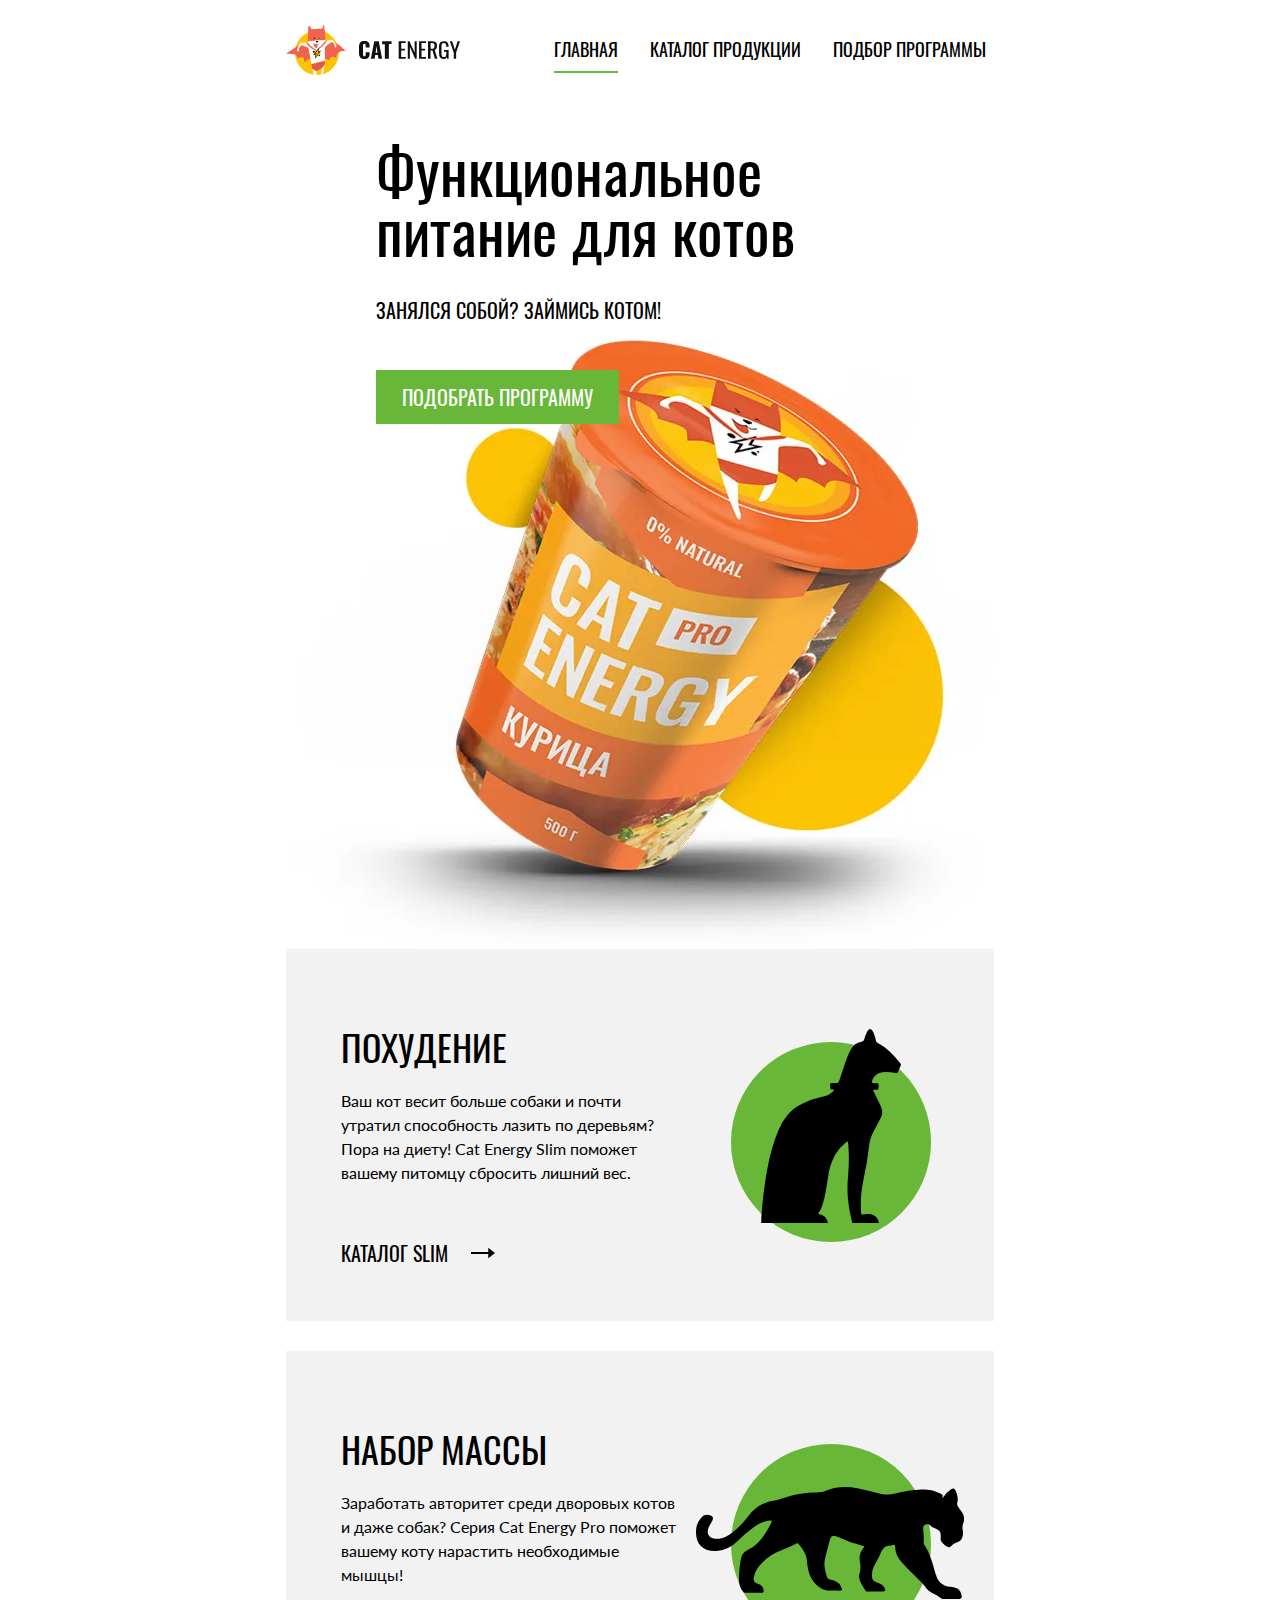
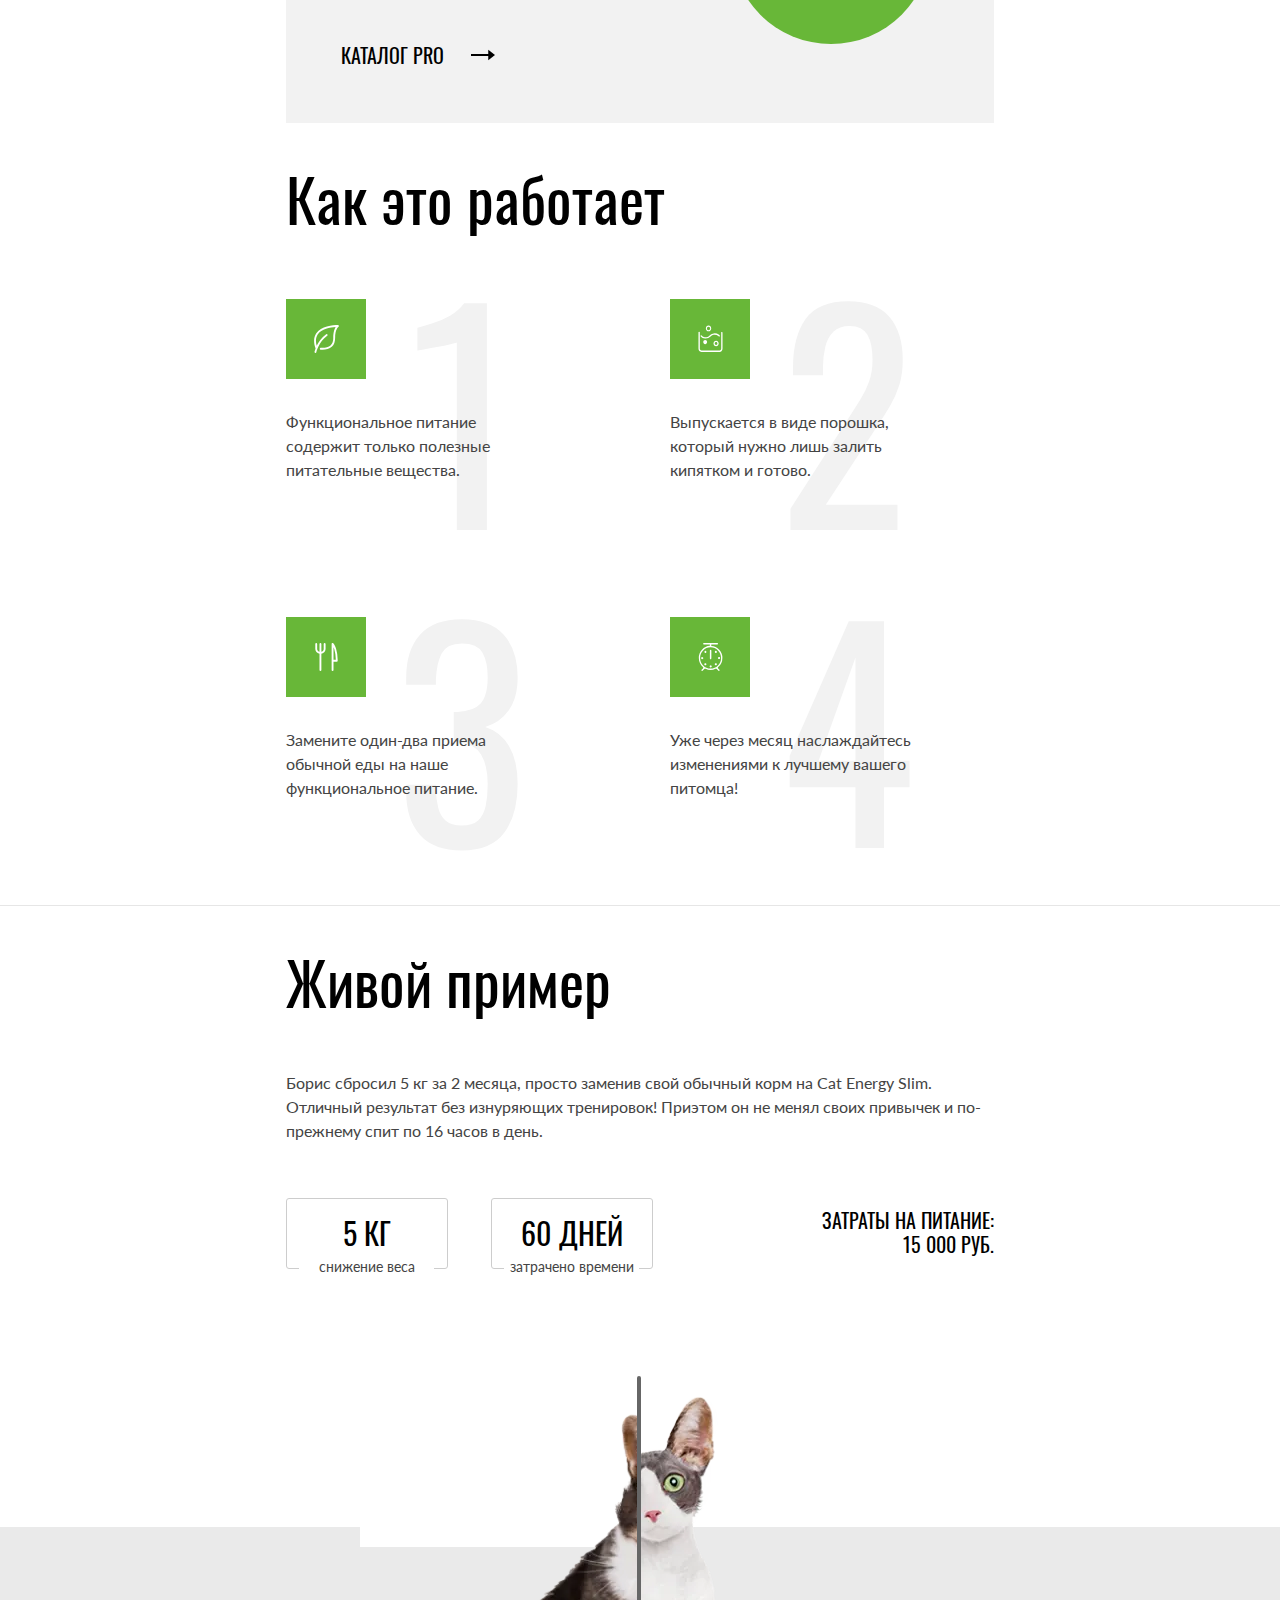
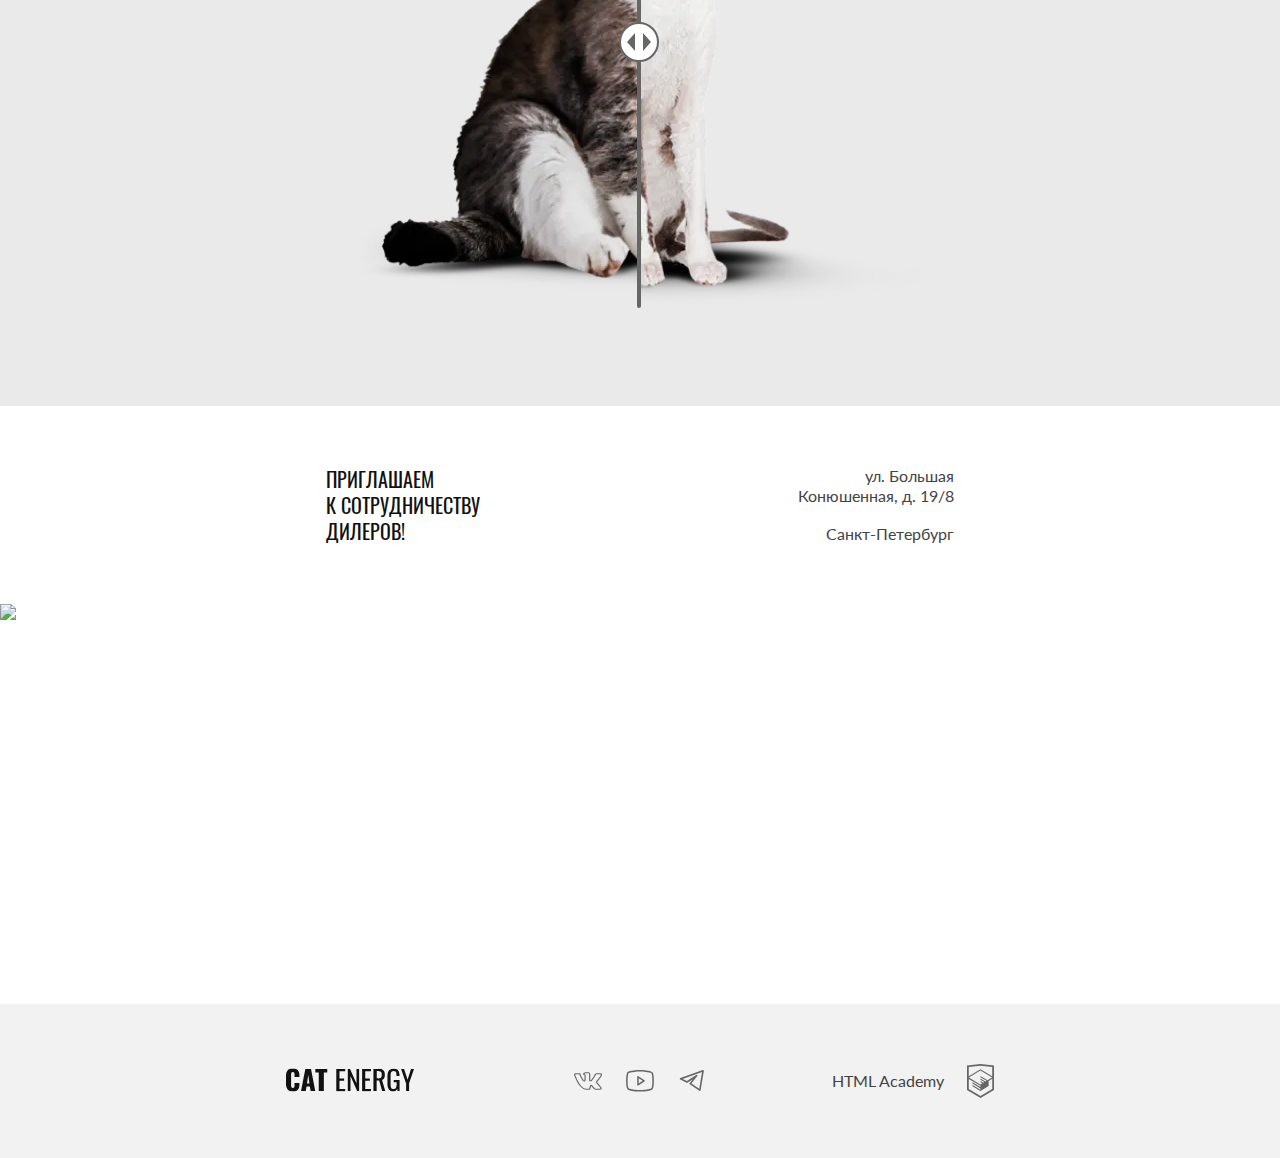
==== commit 2541d8d4: "Deploying to gh-pages from @ alexanderVLG/1313907-cat-energy-2@a7f44d40933fdbec15663ab4470e4d2ff0f7b" ====
--- a/index.html
+++ b/index.html
@@ -1 +1 @@
-<!DOCTYPE html><html class="page" lang="ru"><head><meta charset="UTF-8"><title>Cat Energy</title><meta name="viewport" content="width=device-width,initial-scale=1"><link rel="icon" href="favicon.ico"><!-- 32×32 --><link rel="icon" href="favicons/icon.svg" type="image/svg+xml"><link rel="apple-touch-icon" href="favicons/icon-180.png"><link rel="manifest" href="manifest.webmanifest"><link rel="stylesheet" href="styles/styles.css"></head><body class="page__body"><header class="main-header"><div class="container"><nav class="navigation"><a class="navigation__logo" href="index.html"><picture><source media="(min-width: 1440px)" srcset="images/logo-desktop.svg" width="70" height="59" type="image/svg+xml"><source media="(min-width: 768px)" srcset="images/logo-tablet.svg" width="60" height="50" type="image/svg+xml"><img class="navigation__logo-image" src="images/logo-mobile.svg" width="33" height="38" alt="Логотип сайта Cat Energy."></picture><img class="navigation__logo-text" src="images/logo-text.svg" alt="Логотип сайта Cat-energy." width="101" height="18"></a><div class="navigation__wrapper"><ul class="navigation__list navigation__list--show"><li class="navigation__item navigation__item--current"><a class="navigation__link" href="index.html">Главная</a></li><li class="navigation__item"><a class="navigation__link" href="catalog.html">Каталог продукции</a></li><li class="navigation__item"><a class="navigation__link" href="#">Подбор программы</a></li></ul></div><div class="button-wrapper"><button class="burger-button burger-button--hide" type="button"><span class="visually-hidden">Открыть меню</span></button></div></nav><section class="promo"><div class="container promo__container"><h1 class="promo__title">Функциональное<br>питание для котов</h1><p class="promo__description">Занялся собой? Займись котом!</p><picture class="promo__image"><source media="(min-width: 1440px)" width="552" height="499" type="image/png" srcset="images/index-images/hero-image@1x.png, images/index-images/hero-image@2x.png 2x"><source media="(min-width: 768px)" width="709" height="609" type="image/png" srcset="images/index-images/hero-image-tablet@1x.png, images/index-images/hero-image-tablet@2x.png 2x"><img class="promo__image" src="images/index-images/hero-image-mobile@1x.png" srcset="images/index-images/hero-image-mobile@2x.png 2x" width="280" height="270" alt="Полезная еда для котов."></picture><a class="button button--margin button--grid button--padding" href="program.html">Подобрать программу</a></div></section></div></header><main class="main-container"><section class="programs"><h2 class="visually-hidden">Наше предложение.</h2><div class="container feature-wrapper"><article class="feature feature--slim-icon"><h3 class="feature__title">Похудение</h3><p class="feature__description">Ваш кот весит больше собаки и почти утратил способность лазить по деревьям? Пора на диету! Cat Energy Slim поможет вашему питомцу сбросить лишний вес.</p><a class="feature__link" href="catalog-slim.html">Каталог Slim</a></article><article class="feature feature--pro-icon"><h3 class="feature__title">Набор Массы</h3><p class="feature__description">Заработать авторитет среди дворовых котов и даже собак? Серия Cat Energy Pro поможет вашему коту нарастить необходимые мышцы!</p><a class="feature__link" href="catalog-pro.html">Каталог Pro</a></article></div></section><section class="about-product"><div class="container about-product__container"><h2 class="about-product__title">Как это работает</h2><ul class="about-product__list"><li class="about-product__item about-product__item--leaf">Функциональное питание содержит только полезные питательные вещества.</li><li class="about-product__item about-product__item--water">Выпускается в виде порошка, который нужно лишь залить кипятком и готово.</li><li class="about-product__item about-product__item--cutlery">Замените один-два приема обычной еды на наше функциональное питание.</li><li class="about-product__item about-product__item--time">Уже через месяц наслаждайтесь изменениями к лучшему вашего питомца!</li></ul></div></section><section class="history"><div class="container history__container"><h2 class="history__title">Живой пример</h2><p class="history__intro">Борис сбросил 5 кг за 2 месяца, просто заменив свой обычный корм на Cat Energy Slim. Отличный результат без изнуряющих тренировок! Приэтом он не менял своих привычек и по-прежнему спит по 16 часов в день.</p><dl class="history__list"><div class="history__item"><dt class="history__number">5 кг</dt><dd class="history__description">снижение веса</dd></div><div class="history__item"><dt class="history__number">60 дней</dt><dd class="history__description">затрачено времени</dd></div></dl><p class="history__cost">Затраты на питание&#58; <span>15 000 руб.</span></p><div class="slider"><ul class="slider__list"><li class="slider__item slider__item--before"><picture class="slider__picture"><source media="(min-width: 768px)" type="image/png" width="560" height="512" srcset="images/index-images/fat-cat-tablet@1x.png, images/index-images/fat-cat-tablet@2x.png 2x"><img class="slider__item-image" src="images/index-images/fat-cat-mobile@1x.png" srcset="images/index-images/fat-cat-mobile@2x.png" width="280" height="256" alt="Фотография упитанного кота."></picture></li><li class="slider__item slider__item--after"><picture><source media="(min-width: 768px)" type="image/png" width="560" height="512" srcset="images/index-images/thin-cat-tablet@1x.png, images/index-images/thin-cat-tablet@2x.png 2x"><img class="slider__item-image" src="images/index-images/thin-cat-mobile@1x.png" srcset="images/index-images/thin-cat-mobile@2x.png" width="280" height="256" alt="Фотография худого кота."></picture></li></ul><button class="slider__button" type="button"><span class="visually-hidden">Кнопка слайдера</span></button></div></div></section><section class="map"><div class="map__container"><h3 class="visually-hidden">Карта города Санкт-Петербург.</h3><div class="contact"><div class="contact__container"><h2 class="contact__title">приглашаем<br>к сотрудничеству<br>дилеров!</h2><address class="contact__address">ул. Большая<br>Конюшенная, д. 19/8<br><span class="contact__address-city">Санкт-Петербург</span></address></div></div><picture class="map__image"><source width="1220" height="400" type="image/png" media="(min-width: 1280px)" srcset="images/location-desktop@1x.png, images/location-desktop@2x.png 2x"><source width="768" height="400" type="image/png" media="(min-width: 768px)" srcset="images/location-tablet@1x.png, images/location-tablet@2x.png 2x"><img src="images/location-mobile@1x.png" srcset="images/location-mobile@2x.png 2x" alt="Мы на карте" width="320" height="362"></picture><iframe class="map__iframe" src="https://yandex.ru/map-widget/v1/?um=constructor%3A2895c96e2f1a8feac164e56df0adafb1c69e2a571d6e4a2fef786ed781cccdd6&amp;source=constructor"></iframe></div></section></main><footer class="main-footer"><div class="main-footer__container"><a class="main-footer__logo" href="index.html"><img class="main-footer__logo-image" src="images/logo-text.svg" width="128" height="24" alt="Логотип сайта Cat Energy."></a><ul class="social"><li class="social__item"><a class="social__link social__link--vkontakte" href="#"><span class="visually-hidden">ВКонтакте</span></a></li><li class="social__item"><a class="social__link social__link--youtube" href="#"><span class="visually-hidden">Ютуб</span></a></li><li class="social__item"><a class="social__link social__link--telegram" href="#"><span class="visually-hidden">Телеграмм</span></a></li></ul><a class="main-footer__logo-copyright" href="https://htmlacademy.ru/intensive/adaptive"><p class="main-footer__text">HTML Academy</p><svg width="27" height="34"><use href="icons/stack.svg#logo-html-academy"></use></svg></a></div></footer><script src="scripts/index.js" defer="defer"></script></body></html>+<!DOCTYPE html><html class="page" lang="ru"><head><meta charset="UTF-8"><title>Cat Energy</title><meta name="viewport" content="width=device-width,initial-scale=1"><link rel="icon" href="favicon.ico"><!-- 32×32 --><link rel="icon" href="favicons/icon.svg" type="image/svg+xml"><link rel="apple-touch-icon" href="favicons/icon-180.png"><link rel="manifest" href="manifest.webmanifest"><link rel="stylesheet" href="styles/styles.css"><link rel="preload" href="/source/fonts/lato/Lato-Regular.woff2" type="font/woff2" as="font" crossorigin="anonymous"><link rel="preload" href="/source/fonts/oswald/oswaldregular.woff2" type="font/woff2" as="font" crossorigin="anonymous"></head><body class="page__body"><header class="main-header"><div class="container"><nav class="navigation navigation--nojs"><a class="navigation__logo" href="index.html"><picture><source media="(min-width: 1440px)" srcset="images/logo-desktop.svg" width="70" height="59" type="image/svg+xml"><source media="(min-width: 768px)" srcset="images/logo-tablet.svg" width="60" height="50" type="image/svg+xml"><img class="navigation__logo-image" src="images/logo-mobile.svg" width="33" height="38" alt="Логотип сайта Cat Energy."></picture><img class="navigation__logo-text" src="images/logo-text.svg" alt="Логотип сайта Cat-energy." width="101" height="18"></a><div class="navigation__wrapper"><ul class="navigation__list navigation__list--nojs"><li class="navigation__item navigation__item--current"><a class="navigation__link" href="index.html">Главная</a></li><li class="navigation__item"><a class="navigation__link" href="catalog.html">Каталог продукции</a></li><li class="navigation__item"><a class="navigation__link" href="#">Подбор программы</a></li></ul></div><div class="button-wrapper button-wrapper--nojs"><button class="burger-button burger-button--hide" type="button"><span class="visually-hidden">Открыть меню</span></button></div></nav><section class="promo"><div class="container promo__container"><h1 class="promo__title">Функциональное<br>питание для котов</h1><p class="promo__description">Занялся собой? Займись котом!</p><picture class="promo__image"><source media="(min-width: 1440px)" width="552" height="499" type="image/webp" srcset="images/index-images/hero-image@1x.webp, images/index-images/hero-image@2x.webp 2x"><source media="(min-width: 768px)" width="709" height="609" type="image/webp" srcset="images/index-images/hero-image-tablet@1x.webp, images/index-images/hero-image-tablet@2x.webp 2x"><img class="promo__image" src="images/index-images/hero-image-mobile@1x.webp" srcset="images/index-images/hero-image-mobile@2x.webp 2x" width="280" height="270" alt="Полезная еда для котов."></picture><a class="button button--margin button--grid button--padding" href="program.html">Подобрать программу</a></div></section></div></header><main class="main-container"><section class="programs"><h2 class="visually-hidden">Наше предложение.</h2><div class="container feature-wrapper"><article class="feature feature--slim-icon"><h3 class="feature__title">Похудение</h3><p class="feature__description">Ваш кот весит больше собаки и почти утратил способность лазить по деревьям? Пора на диету! Cat Energy Slim поможет вашему питомцу сбросить лишний вес.</p><a class="feature__link" href="catalog-slim.html">Каталог Slim</a></article><article class="feature feature--pro-icon"><h3 class="feature__title">Набор Массы</h3><p class="feature__description">Заработать авторитет среди дворовых котов и даже собак? Серия Cat Energy Pro поможет вашему коту нарастить необходимые мышцы!</p><a class="feature__link" href="catalog-pro.html">Каталог Pro</a></article></div></section><section class="about-product"><div class="container about-product__container"><h2 class="about-product__title">Как это работает</h2><ul class="about-product__list"><li class="about-product__item about-product__item--leaf">Функциональное питание содержит только полезные питательные вещества.</li><li class="about-product__item about-product__item--water">Выпускается в виде порошка, который нужно лишь залить кипятком и готово.</li><li class="about-product__item about-product__item--cutlery">Замените один-два приема обычной еды на наше функциональное питание.</li><li class="about-product__item about-product__item--time">Уже через месяц наслаждайтесь изменениями к лучшему вашего питомца!</li></ul></div></section><section class="history"><div class="container history__container"><h2 class="history__title">Живой пример</h2><p class="history__intro">Борис сбросил 5 кг за 2 месяца, просто заменив свой обычный корм на Cat Energy Slim. Отличный результат без изнуряющих тренировок! Приэтом он не менял своих привычек и по-прежнему спит по 16 часов в день.</p><dl class="history__list"><div class="history__item"><dt class="history__number">5 кг</dt><dd class="history__description">снижение веса</dd></div><div class="history__item"><dt class="history__number">60 дней</dt><dd class="history__description">затрачено времени</dd></div></dl><p class="history__cost">Затраты на питание&#58; <span>15 000 руб.</span></p><div class="slider"><ul class="slider__list"><li class="slider__item slider__item--before"><picture class="slider__picture"><source media="(min-width: 768px)" type="image/webp" width="560" height="512" srcset="images/index-images/fat-cat-tablet@1x.webp, images/index-images/fat-cat-tablet@2x.webp 2x"><img class="slider__item-image" src="images/index-images/fat-cat-mobile@1x.webp" srcset="images/index-images/fat-cat-mobile@2x.webp" width="280" height="256" alt="Фотография упитанного кота."></picture></li><li class="slider__item slider__item--after"><picture><source media="(min-width: 768px)" type="image/webp" width="560" height="512" srcset="images/index-images/thin-cat-tablet@1x.webp, images/index-images/thin-cat-tablet@2x.webp 2x"><img class="slider__item-image" src="images/index-images/thin-cat-mobile@1x.webp" srcset="images/index-images/thin-cat-mobile@2x.webp" width="280" height="256" alt="Фотография худого кота."></picture></li></ul><button class="slider__button" type="button"><span class="visually-hidden">Кнопка слайдера</span></button></div></div></section><section class="map"><div class="map__container"><h3 class="visually-hidden">Карта города Санкт-Петербург.</h3><div class="contact"><div class="contact__container"><h2 class="contact__title">приглашаем<br>к сотрудничеству<br>дилеров!</h2><address class="contact__address">ул. Большая<br>Конюшенная, д. 19/8<br><span class="contact__address-city">Санкт-Петербург</span></address></div></div><picture class="map__image map__image--nojs"><source width="1220" height="400" type="image/webp" media="(min-width: 1280px)" srcset="images/location-desktop@1x.webp, images/location-desktop@2x.webp 2x"><source width="768" height="400" type="image/webp" media="(min-width: 768px)" srcset="images/location-tablet@1x.webp, images/location-tablet@2x.webp 2x"><img src="images/location-mobile@1x.webp" srcset="images/location-mobile@2x.webp 2x" alt="Мы на карте" width="320" height="362"></picture><iframe class="map__iframe" src="https://yandex.ru/map-widget/v1/?um=constructor%3A2895c96e2f1a8feac164e56df0adafb1c69e2a571d6e4a2fef786ed781cccdd6&amp;source=constructor"></iframe></div></section></main><footer class="main-footer"><div class="main-footer__container"><a class="main-footer__logo" href="index.html"><img class="main-footer__logo-image" src="images/logo-text.svg" width="128" height="24" alt="Логотип сайта Cat Energy."></a><ul class="social"><li class="social__item"><a class="social__link social__link--vkontakte" href="#"><span class="visually-hidden">ВКонтакте</span></a></li><li class="social__item"><a class="social__link social__link--youtube" href="#"><span class="visually-hidden">Ютуб</span></a></li><li class="social__item"><a class="social__link social__link--telegram" href="#"><span class="visually-hidden">Телеграмм</span></a></li></ul><a class="main-footer__logo-copyright" href="https://htmlacademy.ru/intensive/adaptive"><p class="main-footer__text">HTML Academy</p><svg width="27" height="34"><use href="icons/stack.svg#logo-html-academy"></use></svg></a></div></footer><script src="scripts/index.js" defer="defer"></script></body></html>--- a/styles/styles.css
+++ b/styles/styles.css
@@ -1 +1 @@
-@font-face{font-family:Lato;font-weight:400;font-style:normal;src:url(../fonts/lato/Lato-Regular.woff2)format("woff2");font-display:swap}@font-face{font-family:Oswald;font-weight:400;font-style:normal;src:url(../fonts/oswald/oswaldregular.woff2)format("woff2");font-display:swap}.page__body{color:#444;background-color:#fff;min-width:320px;font-family:Lato,Arial,sans-serif;font-weight:400}*,:before,:after{box-sizing:border-box}.visually-hidden{clip:rect(0 0 0 0);border:0;width:1px;height:1px;margin:-1px;padding:0;position:absolute;overflow:hidden}.container{width:320px;margin:0 auto}@media (width>=768px){.container{width:768px}}@media (width>=1440px){.container{width:1220px;padding:0}.container--background{background-image:linear-gradient(90deg,#fff 50%,#68b738d9 50%),url(../images/index-background-desktop@2x.webp);background-position:100%;background-repeat:no-repeat;background-size:contain}}.button{text-align:center;color:#fff;text-transform:uppercase;background-color:#68b738;padding:10px;font-family:Oswald,Arial,sans-serif;font-size:16px;font-weight:400;line-height:20px;text-decoration:none;display:block}.button:hover{background-color:#5eaa2f}.button:focus-visible{outline-color:#68b738}.button:active{color:#ffffff4d}.button--background-color{background-color:#f2f2f2}.button--background-color:hover{background-color:#ebebeb}.button--text-color,.button--text-color:active{color:#444}@media (width>=768px){.button{padding:14px;font-size:20px;line-height:26px}.button--margin{margin-bottom:auto;margin-right:auto}.button--padding{padding-left:26px;padding-right:26px}.button--grid{grid-area:3/1/4/-1}}.burger-button{border:1px solid #000;width:24px;margin:0;padding:0;transition:transform .4s cubic-bezier(.23,1,.32,1)}.burger-button--hide{display:none}.burger-button--show{border:none}.burger-button:before{content:"";border:1px solid #000;width:24px;transition:transform .4s cubic-bezier(.23,1,.32,1);position:absolute;top:1px;left:0}.burger-button:after{content:"";border:1px solid #000;width:24px;transition:transform .4s cubic-bezier(.23,1,.32,1);position:absolute;bottom:35%;left:0;transform:translateY(-50%)}.burger-button--show:before{transform:translateY(5px)rotate(-405deg)}.burger-button--show:after{transform:translateY(-4px)rotate(405deg)}.button-wrapper{width:24px;height:18px;display:inline-block;position:relative}@media (width>=768px){.button-wrapper{display:none}}.button-show-more{cursor:pointer;background-color:#0000;border:0;grid-column:1/-1;place-self:center;width:50px;height:50px;padding:0;transition:transform .4s cubic-bezier(.23,1,.32,1)}.button-show-more:hover{transform:rotate(360deg)scale(1.2)}@media (width>=768px){.button-show-more{width:70px;height:70px}.button-show-more svg{width:60px;height:60px}}.input{text-transform:uppercase;color:#444;font-family:Oswald,Arial,sans-serif;font-size:20px;font-weight:400}.page__body{margin:0}.catalog{padding-top:27px}@media (width>=768px){.catalog{padding-top:65px}}@media (width>=1440px){.catalog{padding-top:48px}}.catalog__container{max-width:320px;margin:0 auto}@media (width>=768px){.catalog__container{max-width:708px}}@media (width>=1440px){.catalog__container{max-width:1220px}}.catalog__title{color:#000;margin:0 0 38px 20px;font-family:Oswald,Arial,sans-serif;font-size:36px;font-weight:400;line-height:36px}@media (width>=768px){.catalog__title{border-bottom:none;margin-bottom:84px;margin-left:0;font-size:60px;line-height:60px}.catalog__list{grid-template-columns:repeat(4,132px);gap:60px;display:grid}}@media (width>=1440px){.catalog__list{grid-template-columns:repeat(4,245px);column-gap:80px}}.catalog__item{border-top:1px solid #ebebeb;border-bottom:1px solid #ebebeb;grid-template-rows:repeat(3,auto);grid-template-columns:140px 140px;padding:22px 20px 24px;display:grid}.catalog__item:first-child{border-top:2px solid #ebebeb}@media (width>=768px){.catalog__item{background-image:linear-gradient(#fff 82px,#f2f2f2 82px);border:none;grid-template-columns:250px;min-height:511px;padding:0 37px 40px}.catalog__item:first-child{border-top:none}.catalog__item:nth-child(odd){grid-column:1/3}.catalog__item:nth-child(2n){grid-column:3/5}}@media (width>=1440px){.catalog__item{padding:0 0 40px}.catalog__item:nth-child(odd),.catalog__item:nth-child(2n){grid-column:auto}}.catalog__image-link{grid-area:1/1/3/2;place-self:center}@media (width>=768px){.catalog__image-link{grid-area:1/1/2/-1;place-self:flex-start center;margin-top:10px}}@media (width>=1440px){.catalog__image-link{margin-top:12px}.catalog__image-link--margin{margin-top:27px}}.catalog__title-link{grid-area:1/2/2/3;text-decoration:none}@media (width>=768px){.catalog__title-link{grid-area:2/1/3/-1}}.catalog__item-title{text-transform:uppercase;color:#222;margin:0 0 14px;padding-right:50px;font-family:Oswald,Arial,sans-serif;font-size:16px;font-weight:400;line-height:20px}@media (width>=768px){.catalog__item-title{text-align:center;margin:19px 0 0;padding:0 50px;font-size:20px;line-height:24px}}@media (width>=1440px){.catalog__item-title{padding:0 50px}}.catalog__info{grid-template-columns:1fr 1fr;margin:0;font-size:12px;line-height:16px;display:grid}@media (width>=768px){.catalog__info{margin-top:20px}}@media (width>=1440px){.catalog__info{margin-bottom:32px;padding:0 42px}}.catalog__info-title{color:#111;border-bottom:1px solid #cdcdcd;font-size:12px;line-height:16px}@media (width>=768px){.catalog__info-title{font-size:16px;line-height:20px}}.catalog__item-image{max-width:100%;display:block}.catalog__info-description{text-align:right;border-bottom:1px solid #cdcdcd;margin-left:0;font-size:12px;line-height:16px}@media (width>=768px){.catalog__info-description{font-size:16px;line-height:28px}}.catalog__button{grid-column:1/-1;align-self:flex-end;margin-top:17px}@media (width>=768px){.catalog__button{margin-top:32px;padding:10px 14px;font-size:16px;line-height:20px}}@media (width>=1440px){.catalog__button{width:169px;margin:0 auto}}.catalog__item-more{border-top:1px solid #ebebeb;border-bottom:1px solid #ebebeb;grid-template-columns:140px 140px;padding-top:20px;padding-bottom:25px;padding-left:20px;display:grid}@media (width>=768px){.catalog__item-more{border:2px solid #f2f2f2;grid-template-rows:159px min-content auto;grid-template-columns:250px;align-self:flex-end;min-height:429px;padding:0 35px 40px}.catalog__item-more:nth-child(odd){grid-column:1/3}.catalog__item-more:nth-child(2n){grid-column:3/5}}@media (width>=1440px){.catalog__item-more{grid-template-rows:148px min-content auto;padding:0 0 40px}.catalog__item-more:nth-child(odd),.catalog__item-more:nth-child(2n){grid-column:auto}}.catalog__item-show-more-title{grid-column:1/-1;justify-self:center;margin:8px 0;padding:0}@media (width>=768px){.catalog__item-show-more-title{text-align:center;align-self:flex-start;margin-top:0;margin-bottom:20px;padding:0 38px;font-size:20px}}@media (width>=1440px){.catalog__item-show-more-title{margin-bottom:25px;padding:0 38px}}.catalog__item-subtitle{grid-column:1/-1;justify-self:center;margin:0 0 4px;font-size:12px;line-height:16px}@media (width>=768px){.catalog__item-subtitle{text-align:center;padding:0 20px;font-size:16px;line-height:18px}}@media (width>=1440px){.catalog__item-subtitle{padding:0 38px}}.main-header{background-color:#393a3e;background-image:-webkit-linear-gradient(#68b738d9 55%,#fff 55%),-webkit-image-set(url(../images/index-background-mobile@1x.webp) 1x type("image/webp"),url(../images/index-background-mobile@2x.webp) 2x type("image/webp"),url(../images/index-background-mobile@1x.jpg) 1x type("image/jpg"),url(../images/index-background-mobile@1x.jpg) 2x type("image/jpg")),-webkit-linear-gradient(#fff 0%,#393a3e 0%);background-image:linear-gradient(#68b738d9 55%,#fff 55%),image-set("../images/index-background-mobile@1x.webp" 1x type("image/webp"),"../images/index-background-mobile@2x.webp" 2x type("image/webp"),"../images/index-background-mobile@1x.jpg" 1x type("image/jpg"),"../images/index-background-mobile@1x.jpg" 2x type("image/jpg")),linear-gradient(#fff 0%,#393a3e 0%);background-position:0 66px;background-repeat:no-repeat;background-size:100%;width:320px;margin:0 auto}@media (width>=768px){.main-header{background-color:#fff;background-image:none;width:768px}}@media (width>=1440px){.main-header{background-color:#68b738;background-image:-webkit-linear-gradient(90deg,#fff 50%,#68b738d9 50%),-webkit-image-set(url(../images/index-background-desktop@1x.webp) 1x type("image/webp"),url(../images/index-background-desktop@2x.webp) 2x type("image/webp"),url(../images/index-background-desktop@1x.jpg) 1x type("image/jpg"),url(../images/index-background-desktop@2x.jpg) 2x type("image/jpg")),-webkit-linear-gradient(90deg,#fff 50%,#393a3e 50%);background-image:linear-gradient(90deg,#fff 50%,#68b738d9 50%),image-set("../images/index-background-desktop@1x.webp" 1x type("image/webp"),"../images/index-background-desktop@2x.webp" 2x type("image/webp"),"../images/index-background-desktop@1x.jpg" 1x type("image/jpg"),"../images/index-background-desktop@2x.jpg" 2x type("image/jpg")),linear-gradient(90deg,#fff 50%,#393a3e 50%);background-position:100%,50vw;background-repeat:no-repeat;background-size:100%,1042px 694px;width:auto;min-height:694px}}.catalog-header{background-color:#fff;background-image:none}@media (width<=767px){.catalog-header{border-bottom:2px solid #ebebeb}}@media (width>=1440px){.catalog-header{min-height:auto}}.navigation{text-transform:uppercase;background-color:#fff;align-items:center;width:320px;margin:0 auto;padding:13px 20px 15px;font-family:Oswald,Arial,sans-serif;font-size:20px;font-weight:400;line-height:20px;display:flex;position:relative}@media (width>=768px){.navigation{width:768px;padding:25px 30px 0;font-size:18px}}@media (width>=1440px){.navigation{background-color:#0000;justify-content:space-between;width:1220px;padding:55px 0 29px}}.navigation__logo{align-items:center;margin-right:auto;display:flex}.navigation__logo:hover{opacity:.8}.navigation__logo:focus-visible{outline-color:#68b738}.navigation__logo:active{opacity:.6}@media (width>=768px){.navigation__logo{margin-right:94px}}picture{font-size:0;display:flex}.navigation__logo-text{margin-left:56px}@media (width>=768px){.navigation__logo-text{margin-left:13px}}@media (width>=1440px){.navigation__logo-text{width:118px;height:21px}}.navigation__list{margin:0;padding:0;list-style-type:none}@media (width<=768px){.navigation__list{display:none}.navigation__list--show{background-color:#fff;flex-direction:column;width:100%;display:flex;position:absolute;top:66px;left:0}}@media (width>=768px){.navigation__list{flex-wrap:wrap;gap:0 32px;display:flex}}@media (width>=1440px){.navigation__list{gap:33px}}.navigation__item{border-top:1px solid #e6e6e6;justify-items:center}@media (width>=768px){.navigation__item{border-top:none}.navigation__item--current{border-bottom:2px solid #68b738}.navigation__item:last-child .navigation__link{padding-right:0}}@media (width>=1440px){.navigation__item--current{border-color:#fff}.navigation__item--current-catalog{border-color:#68b738}}.navigation__link{color:#000;padding:22px 10px 24px;text-decoration:none;display:block}.navigation__link:hover{opacity:.6}.navigation__link:focus-visible{outline-color:#68b738}.navigation__link:active{opacity:.3}@media (width>=768px){.navigation__link{padding:12px 0}}@media (width>=1440px){.navigation__link{color:#fff;font-size:20px}.navigation__link--color{color:#000}}.promo{text-align:center;color:#fff;padding-top:27px;font-family:Oswald,Arial,sans-serif;line-height:36px}@media (width>=768px){.promo{text-align:left;background-color:#fff;background-image:none}}@media (width>=1440px){.promo{background-color:#0000}}.promo__container{padding:0 20px}@media (width>=768px){.promo__container{grid-template-rows:auto min-content 1fr;padding:38px 120px 0;display:grid}}@media (width>=1440px){.promo__container{grid-template-rows:160px 70px 1fr;grid-template-columns:1fr 1fr;padding-top:55px;padding-left:80px}}.promo__title{margin:0 0 25px;font-size:36px;font-weight:400}@media (width>=768px){.promo__title{color:#000;margin-bottom:40px;font-size:60px;line-height:60px}}.promo__description{text-transform:uppercase;margin:0 0 29px;font-size:14px;line-height:14px}@media (width>=768px){.promo__description{color:#000;z-index:2;grid-area:2/1/2/-1;align-self:flex-start;margin-bottom:50px;font-size:20px;line-height:20px}.promo__image{grid-area:2/1/4/-1;margin-top:20px;margin-left:-45px}}@media (width>=1440px){.promo__image{grid-area:1/2/-1/-1;margin-top:-41px;margin-left:-73px}}.programs{padding-top:20px}@media (width>=768px){.programs{padding-top:0}}@media (width>=1440px){.programs{padding-top:82px}}.feature-wrapper{flex-direction:column;gap:20px;padding:0 20px;display:flex}@media (width>=768px){.feature-wrapper{gap:30px;padding:0 30px}}@media (width>=1440px){.feature-wrapper{grid-template-columns:repeat(4,1fr);gap:80px;padding:0;display:grid}}.feature{background-color:#f2f2f2;padding:30px 20px 24px;position:relative}.feature:before{content:"";background-color:#68b738;border-radius:100%;width:50px;height:50px;position:absolute;top:25px;left:20px}.feature--slim-icon:after{content:"";background-image:url(../icons/stack.svg#cat-slim);width:36px;height:50px;position:absolute;top:23px;left:27px}.feature--pro-icon:after{content:"";background-image:url(../icons/stack.svg#cat-pro);width:67px;height:28px;position:absolute;top:35px;left:10px}@media (width>=768px){.feature{padding:80px 316px 60px 55px}.feature:before{width:200px;height:200px;top:52%;left:445px;transform:translateY(-50%)}.feature--slim-icon:after{width:140px;height:194px;top:80px;left:475px}.feature--pro-icon:after{width:268px;height:200px;top:92px;left:410px}}@media (width>=1440px){.feature{flex-direction:column;grid-column:1/3;padding:77px 43px 65px 52px;display:flex}.feature:nth-child(2n){grid-column:3/-1}.feature:before{width:100px;height:100px;top:46px;left:52px;transform:translateY(0)}.feature--slim-icon:after{width:70px;height:97px;top:42px;left:67px}.feature--pro-icon:after{width:134px;height:100px;top:45px;left:33px}}.feature__title{text-transform:uppercase;color:#000;margin:0 0 29px 71px;font-family:Oswald,Arial,sans-serif;font-size:24px;font-weight:400;line-height:37px}@media (width>=768px){.feature__title{margin-bottom:24px;margin-left:0;font-size:36px;line-height:36px}}@media (width>=1440px){.feature__title{margin-bottom:73px;margin-left:162px}}.feature__description{border-bottom:1px solid #d9d9d9;margin:0 0 17px;padding-bottom:23px;padding-right:13px;font-size:14px;line-height:18px}@media (width>=768px){.feature__description{color:#000;border-bottom:none;margin-bottom:60px;padding-bottom:0;padding-right:0;font-size:16px;line-height:24px}}@media (width>=1440px){.feature__description{margin-bottom:35px}}.feature__link{text-transform:uppercase;color:#000;align-items:center;width:120px;font-family:Oswald,Arial,sans-serif;font-size:16px;line-height:16px;text-decoration:none;display:flex;position:relative}.feature__link:after{content:"";background-image:url(../icons/stack.svg#arrow);background-repeat:no-repeat;background-size:contain;width:24px;height:12px;margin-left:15px;transition:all .1s linear;position:absolute;right:0}@media (width>=768px){.feature__link:after{margin-left:25px}}.feature__link:hover:after{background-image:url(../icons/stack.svg#long-arrow);width:32px;right:-9px}.feature__link:active,.feature__link:active:after{opacity:.3}@media (width>=768px){.feature__link{width:154px;margin-top:auto;font-size:20px}}.about-product{padding-top:13px;padding-bottom:26px}@media (width>=768px){.about-product{border-bottom:1px solid #e6e6e6;padding-top:45px;padding-bottom:55px}}@media (width>=1440px){.about-product{border-bottom:none;padding-top:70px;padding-bottom:75px}}.about-product__container{padding:0 20px}@media (width>=768px){.about-product__container{padding:0 30px}}@media (width>=1440px){.about-product__container{padding:0}}.about-product__title{color:#000;margin:0 0 37px;font-family:Oswald,Arial,sans-serif;font-size:36px;font-weight:400}@media (width>=768px){.about-product__title{margin-bottom:36px;font-size:60px;line-height:60px}}@media (width>=1440px){.about-product__title{margin-bottom:38px}}.about-product__list{counter-reset:about-product__item;margin:0;padding:0;list-style-type:none}@media (width>=768px){.about-product__list{grid-template-columns:repeat(2,1fr);gap:50px 60px;display:grid}}@media (width>=1440px){.about-product__list{grid-template-columns:repeat(4,1fr);gap:5px}}.about-product__item{margin-bottom:26px;padding-left:80px;font-size:14px;line-height:18px;position:relative}.about-product__item:before{content:"";background-color:#68b738;width:60px;height:60px;position:absolute;top:-3px;left:0}.about-product__item--leaf:before{content:"";vertical-align:middle;background-image:url(../icons/stack.svg#leaf-icon);background-position:50%;background-repeat:no-repeat;background-size:25px 28px;display:inline-block}.about-product__item--water:before{content:"";vertical-align:middle;background-image:url(../icons/stack.svg#water-icon);background-position:50%;background-repeat:no-repeat;background-size:25px 28px;display:inline-block}.about-product__item--cutlery:before{content:"";vertical-align:middle;background-image:url(../icons/stack.svg#cutlery-icon);background-position:50%;background-repeat:no-repeat;background-size:25px 28px;display:inline-block}.about-product__item--time:before{content:"";vertical-align:middle;background-image:url(../icons/stack.svg#watch-icon);background-position:50%;background-repeat:no-repeat;background-size:25px 28px;display:inline-block}@media (width>=768px){.about-product__item{grid-column:1/2;margin-bottom:0;padding:35px 80px 50px 0;font-size:16px;line-height:24px}.about-product__item:nth-child(2n){grid-column:2/3}.about-product__item:before{width:80px;height:80px;margin-bottom:31px;display:block;position:static}.about-product__item:after{content:counter(about-product__item);counter-increment:about-product__item;text-align:center;color:#f2f2f2;z-index:-1;width:136px;height:280px;font-family:Oswald,Arial,sans-serif;font-size:280px;line-height:280px;position:absolute;top:0;right:80px}}@media (width>=1440px){.about-product__item{grid-column:auto;width:320px}.about-product__item:nth-child(2n){grid-column:auto}.about-product__item:after{top:-5px;right:75px}}.history{background-color:#eaeaea;margin:0 auto}@media (width>=768px){.history{background-color:#fff;background-image:linear-gradient(#fff 621px,#eaeaea 621px)}}@media (width>=1440px){.history{background-image:linear-gradient(#fff 140px,#eaeaea 140px)}}.history__container{padding:25px 20px}@media (width>=768px){.history__container{grid-template-columns:repeat(2,1fr);padding:45px 30px 100px;display:grid}}@media (width>=1440px){.history__container{grid-template-rows:repeat(8,auto);grid-template-columns:repeat(4,250px);column-gap:76px;padding:0 0 75px}}.history__title{color:#000;margin:0 0 40px;font-family:Oswald,Arial,sans-serif;font-size:36px;font-weight:400;line-height:40px}@media (width>=768px){.history__title{grid-column:1/-1;margin-bottom:60px;font-size:60px;line-height:60px}}@media (width>=1440px){.history__title{grid-column:1/3;margin-bottom:146px}}.history__intro{margin:0 0 20px;font-size:14px;line-height:18px}@media (width>=768px){.history__intro{grid-column:1/-1;margin-bottom:55px;font-size:16px;line-height:24px}}@media (width>=1440px){.history__intro{grid-column:1/3;margin-bottom:69px;padding-right:145px}}.history__list{gap:30px;margin:0 0 20px;display:flex}@media (width>=768px){.history__list{justify-content:stretch;gap:43px;margin-bottom:100px}}@media (width>=1440px){.history__list{grid-column:1/3;margin-bottom:54px}}.history__item{min-width:125px}.history__item:last-child{margin-right:0}@media (width>=768px){.history__item{width:162px}}.history__number{text-align:center;text-transform:uppercase;color:#000;border:1px solid #cdcdcd;border-radius:3px;padding-top:15px;padding-bottom:17px;font-family:Oswald,Arial,sans-serif;font-size:24px;line-height:24px}@media (width>=768px){.history__number{font-size:30px;line-height:37px}}.history__description{text-align:center;background-color:#eaeaea;width:80px;margin-top:-11px;margin-left:20px;font-size:12px;line-height:12px}@media (width>=768px){.history__description{background-color:#fff;width:135px;margin-top:-9px;margin-left:13px;font-size:14px;line-height:14px}}@media (width>=1440px){.history__description{background-color:#eaeaea}}.history__cost{text-align:center;text-transform:uppercase;color:#000;margin:0;font-family:Oswald,Arial,sans-serif;font-size:14px;line-height:20px}@media (width>=768px){.history__cost{text-align:right;width:190px;margin-top:10px;margin-bottom:auto;margin-left:auto;font-size:20px;line-height:24px}}@media (width>=1440px){.history__cost{text-align:left;grid-column:1/3;width:600px;margin:0}.history__cost>span{margin-left:60px}}.slider{position:relative}@media (width>=768px){.slider{grid-column:1/-1;justify-self:center}}@media (width>=1440px){.slider{grid-area:1/3/-1/-1;max-height:512px}}.slider__list{grid-template-columns:280px;margin:0;padding-left:0;list-style-type:none;display:grid;position:relative}@media (width>=768px){.slider__list{grid-template-columns:560px}}.slider__item{grid-area:1/1/-1/-1}.slider__item--before{z-index:10;background-image:linear-gradient(#fff 0%,#eaeaea 0%);width:50%;position:absolute;overflow:hidden}@media (width>=768px){.slider__item--before{background-image:linear-gradient(#fff 153px,#eaeaea 153px)}}@media (width>=1440px){.slider__item--before{background-image:linear-gradient(#fff 140px,#eaeaea 140px)}}.slider__button{box-sizing:border-box;z-index:20;background-color:#666;border:none;border-radius:2px;width:4px;height:100%;padding:0;position:absolute;top:2px;left:49%}.slider__button:hover{background-color:#68b738}.slider__button:focus-visible{outline-color:#68b738}.slider__button:active{opacity:.6;background-color:#5eaa2f}.slider__button:hover:before,.slider__button:focus-visible:before{border-color:#68b738}.slider__button:before{content:"";background-color:#fff;border:2px solid #666;border-radius:50%;width:40px;height:40px;position:absolute;top:50%;left:50%;transform:translate(-50%,-50%)}.slider__button:hover:after{background-color:#68b738}.slider__button:after{content:"";background-color:#666;width:24px;height:18px;position:absolute;top:50%;left:50%;transform:translate(-50%,-50%);-webkit-mask-image:url(../icons/stack.svg#slider-arrow);mask-image:url(../icons/stack.svg#slider-arrow);-webkit-mask-repeat:no-repeat;mask-repeat:no-repeat}@media (width>=768px){.slider__button{left:49.5%}}.contact{background-color:#fff;margin:0 auto;padding:30px 0;line-height:20px}@media (width>=768px){.contact{max-width:768px;padding:60px 0}}@media (width>=1440px){.contact{z-index:2;background-color:#fff;width:562px;padding:60px 80px;position:absolute;top:48.8%;left:calc(50% - 610px);transform:translateY(-50%)}}@media (width<=1439px){.contact--background{background-color:#f2f2f2}}.contact__container{justify-content:space-between;width:280px;margin:0 auto;display:flex}@media (width>=768px){.contact__container{width:708px;padding:0 40px}}@media (width>=1440px){.contact__container{width:auto;padding:0}}.contact__title{color:#111;text-transform:uppercase;margin:0;font-family:Oswald,Arial,sans-serif;font-size:16px;font-weight:400}@media (width>=768px){.contact__title{font-size:20px;line-height:26px}}.contact__address{font-size:14px;font-style:normal}@media (width>=768px){.contact__address{text-align:right;font-size:16px;line-height:20px}}@media (width>=1440px){.contact__address{text-align:left}}@media (width>=768px){.contact__address-city{margin-top:18px;display:block}}.map{margin:0 auto;position:relative}.map__container{grid-template-rows:auto auto;display:grid}.map__image{grid-area:2/1/-1/-1}.map__iframe{z-index:1;border:none;grid-area:2/1/-1/-1;width:100%;height:362px;display:block}@media (width>=768px){.map__iframe{height:400px}}.main-footer{background-color:#f2f2f2;margin:0 auto;padding:40px 0}@media (width>=768px){.main-footer{padding:60px 0}}@media (width>=1440px){.main-footer{padding:68px 0}}.main-footer__container{grid-template-columns:1fr;justify-content:center;display:grid}@media (width>=768px){.main-footer__container{grid-template-columns:repeat(3,1fr);justify-content:space-between;align-items:center;width:708px;margin:0 auto}}@media (width>=1440px){.main-footer__container{width:1220px}}.main-footer__text{color:#444;margin:0 auto 0 0;font-size:16px;line-height:20px}@media (width>=768px){.main-footer__text{margin-right:23px}}.main-footer__logo{justify-self:center;margin-bottom:20px}.main-footer__logo:hover{opacity:.8}.main-footer__logo:focus-visible{opacity:.8;outline-color:#68b738}.main-footer__logo:active{opacity:.6}@media (width>=768px){.main-footer__logo{grid-column:1/2;place-self:center left;margin-bottom:0;padding-bottom:0}}.main-footer__logo-copyright{fill:#666;justify-self:center;align-items:center;min-width:280px;margin-top:20px;text-decoration:none;display:flex}.main-footer__logo-copyright:focus-visible{outline-color:#68b738}.main-footer__logo-copyright:hover svg{fill:#68b738}.main-footer__logo-copyright:active svg,.main-footer__logo-copyright:active p{opacity:.3}@media (width>=768px){.main-footer__logo-copyright{grid-column:3/4;justify-self:flex-end;min-width:auto;margin-top:0;padding:0}}.social{border-top:1px solid #d9d9d9;border-bottom:1px solid #d9d9d9;justify-content:center;column-gap:24px;margin:0;padding:17px 0;list-style-type:none;display:flex}@media (width>=768px){.social{border:none;grid-column:2/3;justify-self:center;padding:0}}.social__link{background-color:#666;width:28px;height:22px;display:block}.social__link--vkontakte{-webkit-mask-image:url(../icons/stack.svg#vkontakte);mask-image:url(../icons/stack.svg#vkontakte)}.social__link--youtube{-webkit-mask-image:url(../icons/stack.svg#youtube);mask-image:url(../icons/stack.svg#youtube)}.social__link--telegram{-webkit-mask-image:url(../icons/stack.svg#telegram);mask-image:url(../icons/stack.svg#telegram)}.social__link:hover,.social__link:focus-visible{background-color:#68b738}.social__link:active{opacity:.3;background-color:#68b738}.additional-goods{padding-top:25px}@media (width>=768px){.additional-goods{padding-top:74px}}@media (width>=1440px){.additional-goods{padding-top:72px}}.additional-goods__container{flex-direction:column;row-gap:31px;padding:0 20px;display:flex}@media (width>=768px){.additional-goods__container{row-gap:73px;padding:0 30px}}@media (width>=1440px){.additional-goods__container{grid-template-columns:1fr 245px;gap:80px;padding:0;display:grid}}.additional-goods__title{color:#000;background-color:#fff;width:-moz-fit-content;width:fit-content;margin:0;font-family:Oswald,Arial,sans-serif;font-size:24px;font-weight:400;line-height:24px;position:relative;box-shadow:-40px 0 #fff,40px 0 #fff}.additional-goods__title:before{content:"";z-index:-1;background-color:#68b738;width:100vw;height:2px;position:absolute;top:14px;right:0;box-shadow:100vw 0 #68b738}@media (width>=768px){.additional-goods__title{margin-left:40px;padding-bottom:0;font-size:32px;line-height:32px}}@media (width>=1440px){.additional-goods__title{grid-column:1/-1;margin-left:0;font-size:40px;line-height:40px}}.additional-goods__list{margin:0;padding:0;list-style-type:none}@media (width>=768px){.additional-goods__list{border:2px solid #ebebeb}}@media (width>=1440px){.additional-goods__list{border:none}}.additional-goods__item{border-top:1px solid #ebebeb;border-bottom:1px solid #ebebeb;grid-template-columns:1fr 1fr;padding:15px 0;font-size:14px;line-height:14px;display:grid}.additional-goods__item:first-child{border-top-width:2px}.additional-goods__item:last-child{border-bottom-width:2px}@media (width>=768px){.additional-goods__item{border-top:none;border-bottom-width:2px;grid-template-columns:1fr 1fr auto;padding:32px 38px 20px}.additional-goods__item:last-child{border:none;margin-bottom:0}}@media (width>=1440px){.additional-goods__item{grid-template-columns:325px auto 1fr auto;align-items:center;padding:15px 0}}.additional-goods__item-title{text-transform:uppercase;color:#222;grid-column:1/2;margin:0 0 13px;font-family:Oswald,Arial,sans-serif;font-size:16px;line-height:16px}@media (width>=768px){.additional-goods__item-title{margin-bottom:0;font-size:20px;line-height:20px}}.additional-goods__item-description{grid-column:1/3;margin:0}@media (width>=768px){.additional-goods__item-description{grid-column:2/3;align-self:flex-end;margin-left:auto;font-size:16px;line-height:20px}}@media (width>=1440px){.additional-goods__item-description{place-self:auto flex-start;margin-right:auto}}.additional-goods__item-price{grid-column:3/4;margin:0 0 0 auto}@media (width>=768px){.additional-goods__item-price{align-self:flex-end;margin-left:50px;font-size:16px;line-height:20px}}@media (width>=1440px){.additional-goods__item-price{place-self:center flex-end;margin-left:0;margin-right:35px}}.additional-goods__button{grid-column:1/4;margin-top:15px}@media (width>=768px){.additional-goods__button{margin-top:25px;padding:10px;font-size:16px;line-height:20px}}@media (width>=1440px){.additional-goods__button{grid-column:4/-1;justify-self:end;width:245px;margin-top:0}}.banner{background-color:#68b738d9;background-image:-webkit-linear-gradient(#68b738d9 100%,#fff 0%),-webkit-image-set(url(../images/banner-background@1x.webp) 1x type("image/webp"),url(../images/banner-background@2x.webp) 2x type("image/webp"),url(../images/banner-background@1x.jpg) 1x type("image/jpg"),url(../images/banner-background@2x.jpg) 2x type("image/jpg"));background-image:linear-gradient(#68b738d9 100%,#fff 0%),image-set("../images/banner-background@1x.webp" 1x type("image/webp"),"../images/banner-background@2x.webp" 2x type("image/webp"),"../images/banner-background@1x.jpg" 1x type("image/jpg"),"../images/banner-background@2x.jpg" 2x type("image/jpg"));background-repeat:no-repeat;background-size:cover;min-height:290px;padding:65px 55px 20px;position:relative}.banner:before{content:"";background-color:#fff;width:78px;height:81px;margin:0 auto 50px;display:block;-webkit-mask-image:url(../icons/stack.svg#gift-icon);mask-image:url(../icons/stack.svg#gift-icon);-webkit-mask-repeat:no-repeat;mask-repeat:no-repeat}@media (width>=768px){.banner:before{margin:0 0 0 44px}}@media (width>=1440px){.banner:before{margin:0 auto}}@media (width>=768px){.banner{display:flex}}@media (width>=768px) and (width<=1439px){.banner{background-image:-webkit-linear-gradient(#68b738d9 100%,#fff 0%),-webkit-image-set(url(../images/banner-background-tablet@1x.webp) 1x type("image/webp"),url(../images/banner-background-tablet@2x.webp) 2x type("image/webp"),url(../images/banner-background-tablet@1x.jpg) 1x type("image/jpg"),url(../images/banner-background-tablet@2x.jpg) 2x type("image/jpg"));background-image:linear-gradient(#68b738d9 100%,#fff 0%),image-set("../images/banner-background-tablet@1x.webp" 1x type("image/webp"),"../images/banner-background-tablet@2x.webp" 2x type("image/webp"),"../images/banner-background-tablet@1x.jpg" 1x type("image/jpg"),"../images/banner-background-tablet@2x.jpg" 2x type("image/jpg"));justify-content:space-between;align-items:center;min-height:200px;padding:10px 35px}}@media (width>=1440px){.banner{flex-direction:column;padding:55px 35px 50px}}.banner__title{text-align:center;color:#fff;margin:0;font-size:16px;line-height:20px}@media (width>=768px) and (width<=1439px){.banner__title{text-align:left;width:161px;margin-right:90px}}@media (width>=1440px){.banner__title{margin-top:auto}}.subscribe{color:#000;font-family:Oswald,Arial,sans-serif;line-height:24px}.subscribe__container{padding:48px 20px 38px}@media (width>=768px){.subscribe__container{padding:85px 30px 65px}}@media (width>=1440px){.subscribe__container{padding:94px 0}}.subscribe__title{background-color:#fff;width:-moz-fit-content;width:fit-content;margin:0 0 32px;font-size:24px;font-weight:400;position:relative;box-shadow:-40px 0 #fff,40px 0 #fff}.subscribe__title:before{content:"";z-index:-1;background-color:#68b738;width:100vw;height:2px;position:absolute;top:14px;right:0;box-shadow:100vw 0 #68b738}@media (width>=768px){.subscribe__title{margin-bottom:65px;margin-left:40px;font-size:32px;line-height:32px}}@media (width>=1440px){.subscribe__title{margin-bottom:70px;margin-left:0;font-size:40px;line-height:40px}}.subscribe__description{text-align:center;margin:0 0 24px;font-size:16px}@media (width>=768px){.subscribe__description{padding:0 50px;font-size:24px;line-height:32px}.subscribe__form{justify-content:center;align-items:flex-start;display:flex}}.subscribe__input{color:#444;text-transform:uppercase;box-sizing:border-box;border:1px solid #e7e7e7;width:100%;margin-bottom:13px;padding:13px;font-family:Oswald,Arial,sans-serif;font-size:20px;font-weight:400}.subscribe__input:hover{border-color:#cdcdcd}.subscribe__input:focus-visible{border-color:#444}@media (width>=768px){.subscribe__input{width:376px}}@media (width>=1440px){.subscribe__input{width:500px}}.subscribe__button{box-sizing:border-box;border:none;width:100%;padding-top:15px;padding-bottom:15px;font-size:20px;line-height:26px}@media (width>=768px){.subscribe__button{width:256px;padding:15px}}+@font-face{font-family:Lato;font-weight:400;font-style:normal;src:url(../fonts/lato/Lato-Regular.woff2)format("woff2");font-display:swap}@font-face{font-family:Oswald;font-weight:400;font-style:normal;src:url(../fonts/oswald/oswaldregular.woff2)format("woff2");font-display:swap}*,:before,:after{box-sizing:border-box}.visually-hidden{clip:rect(0 0 0 0);border:0;width:1px;height:1px;margin:-1px;padding:0;position:absolute;overflow:hidden}.container{width:320px;margin:0 auto}@media (width>=768px){.container{width:768px}}@media (width>=1440px){.container{width:1220px;padding:0}.container--background{background-image:linear-gradient(90deg,#fff 50%,#68b738d9 50%),url(../images/index-background-desktop@2x.webp);background-position:100%;background-repeat:no-repeat;background-size:contain}}.button{text-align:center;color:#fff;text-transform:uppercase;background-color:#68b738;max-width:400px;padding:10px;font-family:Oswald,Arial,sans-serif;font-size:16px;font-weight:400;line-height:20px;text-decoration:none;display:block}.button:hover{background-color:#5eaa2f}.button:focus-visible{outline-color:#68b738}.button:active{color:#ffffff4d}.button--background-color{background-color:#f2f2f2}.button--background-color:hover{background-color:#ebebeb}.button--text-color,.button--text-color:active{color:#444}@media (width>=768px){.button{padding:14px;font-size:20px;line-height:26px}.button--margin{margin-bottom:auto;margin-right:auto}.button--padding{padding-left:26px;padding-right:26px}.button--grid{grid-area:3/1/4/-1}}.burger-button{border:1px solid #000;width:24px;margin:0;padding:0;transition:transform .4s cubic-bezier(.23,1,.32,1)}.burger-button--hide{display:none}.burger-button--show{border:none}.burger-button:before{content:"";border:1px solid #000;width:24px;transition:transform .4s cubic-bezier(.23,1,.32,1);position:absolute;top:1px;left:0}.burger-button:after{content:"";border:1px solid #000;width:24px;transition:transform .4s cubic-bezier(.23,1,.32,1);position:absolute;bottom:35%;left:0;transform:translateY(-50%)}.burger-button--show:before{transform:translateY(5px)rotate(-405deg)}.burger-button--show:after{transform:translateY(-4px)rotate(405deg)}.button-wrapper{width:24px;height:18px;display:inline-block;position:relative}@media (width>=768px){.button-wrapper{display:none}}.button-wrapper--nojs{display:none}.button-show-more{cursor:pointer;background-color:#0000;border:0;grid-column:1/-1;place-self:center;width:50px;height:50px;padding:0;transition:transform .4s cubic-bezier(.23,1,.32,1)}.button-show-more:hover{transform:rotate(360deg)scale(1.2)}@media (width>=768px){.button-show-more{width:70px;height:70px}.button-show-more svg{width:60px;height:60px}}.input{text-transform:uppercase;color:#444;font-family:Oswald,Arial,sans-serif;font-size:20px;font-weight:400}.page__body{color:#444;background-color:#fff;min-width:320px;margin:0;font-family:Lato,Arial,sans-serif;font-weight:400}.catalog{padding-top:27px}@media (width>=768px){.catalog{padding-top:65px}}@media (width>=1440px){.catalog{padding-top:48px}}.catalog__container{max-width:320px;margin:0 auto}@media (width>=768px){.catalog__container{max-width:708px}}@media (width>=1440px){.catalog__container{max-width:1220px}}.catalog__title{color:#000;margin:0 0 38px 20px;font-family:Oswald,Arial,sans-serif;font-size:36px;font-weight:400;line-height:36px}@media (width>=768px){.catalog__title{border-bottom:none;margin-bottom:84px;margin-left:0;font-size:60px;line-height:60px}.catalog__list{grid-template-columns:repeat(4,132px);gap:60px;display:grid}}@media (width>=1440px){.catalog__list{grid-template-columns:repeat(4,245px);column-gap:80px}}.catalog__item{border-top:1px solid #ebebeb;border-bottom:1px solid #ebebeb;grid-template-rows:repeat(3,auto);grid-template-columns:140px 140px;padding:22px 20px 24px;display:grid}.catalog__item:first-child{border-top:2px solid #ebebeb}@media (width>=768px){.catalog__item{background-image:linear-gradient(#fff 82px,#f2f2f2 82px);border:none;grid-template-columns:250px;min-height:511px;padding:0 37px 40px}.catalog__item:first-child{border-top:none}.catalog__item:nth-child(odd){grid-column:1/3}.catalog__item:nth-child(2n){grid-column:3/5}}@media (width>=1440px){.catalog__item{padding:0 0 40px}.catalog__item:nth-child(odd),.catalog__item:nth-child(2n){grid-column:auto}}.catalog__image-link{grid-area:1/1/3/2;place-self:center;transition:transform .3s cubic-bezier(.75,.82,.2,1)}.catalog__image-link:hover{transform:scale(1.1)}.catalog__image-link:active{transform:scale(1)}@media (width>=768px){.catalog__image-link{grid-area:1/1/2/-1;place-self:flex-start center;margin-top:10px}}@media (width>=1440px){.catalog__image-link{margin-top:12px}.catalog__image-link--margin{margin-top:27px}}.catalog__title-link{grid-area:1/2/2/3;text-decoration:none}.catalog__title-link:hover{opacity:.65}.catalog__title-link:active{opacity:.35}@media (width>=768px){.catalog__title-link{grid-area:2/1/3/-1}}.catalog__item-title{text-transform:uppercase;color:#222;margin:0 0 14px;padding-right:50px;font-family:Oswald,Arial,sans-serif;font-size:16px;font-weight:400;line-height:20px}@media (width>=768px){.catalog__item-title{text-align:center;margin:19px 0 0;padding:0 50px;font-size:20px;line-height:24px}}@media (width>=1440px){.catalog__item-title{padding:0 50px}}.catalog__info{grid-template-columns:1fr 1fr;margin:0;font-size:12px;line-height:16px;display:grid}@media (width>=768px){.catalog__info{margin-top:20px}}@media (width>=1440px){.catalog__info{margin-bottom:32px;padding:0 42px}}.catalog__info-title{color:#111;border-bottom:1px solid #cdcdcd;font-size:12px;line-height:16px}@media (width>=768px){.catalog__info-title{font-size:16px;line-height:20px}}.catalog__item-image{max-width:100%;display:block}.catalog__info-description{text-align:right;border-bottom:1px solid #cdcdcd;margin-left:0;font-size:12px;line-height:16px}@media (width>=768px){.catalog__info-description{font-size:16px;line-height:28px}}.catalog__button{grid-column:1/-1;align-self:flex-end;margin-top:17px}@media (width>=768px){.catalog__button{margin-top:32px;padding:10px 14px;font-size:16px;line-height:20px}}@media (width>=1440px){.catalog__button{width:169px;margin:0 auto}}.catalog__item-more{border-top:1px solid #ebebeb;border-bottom:1px solid #ebebeb;grid-template-columns:140px 140px;padding-top:20px;padding-bottom:25px;padding-left:20px;display:grid}@media (width>=768px){.catalog__item-more{border:2px solid #f2f2f2;grid-template-rows:159px min-content auto;grid-template-columns:250px;align-self:flex-end;min-height:429px;padding:0 35px 40px}.catalog__item-more:nth-child(odd){grid-column:1/3}.catalog__item-more:nth-child(2n){grid-column:3/5}}@media (width>=1440px){.catalog__item-more{grid-template-rows:148px min-content auto;padding:0 0 40px}.catalog__item-more:nth-child(odd),.catalog__item-more:nth-child(2n){grid-column:auto}}.catalog__item-show-more-title{grid-column:1/-1;justify-self:center;margin:8px 0;padding:0}@media (width>=768px){.catalog__item-show-more-title{text-align:center;align-self:flex-start;margin-top:0;margin-bottom:20px;padding:0 38px;font-size:20px}}@media (width>=1440px){.catalog__item-show-more-title{margin-bottom:25px;padding:0 38px}}.catalog__item-subtitle{grid-column:1/-1;justify-self:center;margin:0 0 4px;font-size:12px;line-height:16px}@media (width>=768px){.catalog__item-subtitle{text-align:center;padding:0 20px;font-size:16px;line-height:18px}}@media (width>=1440px){.catalog__item-subtitle{padding:0 38px}}.main-header{background-color:#393a3e;background-image:-webkit-linear-gradient(#68b738d9 55%,#fff 55%),-webkit-image-set(url(../images/index-background-mobile@1x.webp) 1x type("image/webp"),url(../images/index-background-mobile@2x.webp) 2x type("image/webp"),url(../images/index-background-mobile@1x.jpg) 1x type("image/jpg"),url(../images/index-background-mobile@1x.jpg) 2x type("image/jpg")),-webkit-linear-gradient(#fff 0%,#393a3e 0%);background-image:linear-gradient(#68b738d9 55%,#fff 55%),image-set("../images/index-background-mobile@1x.webp" 1x type("image/webp"),"../images/index-background-mobile@2x.webp" 2x type("image/webp"),"../images/index-background-mobile@1x.jpg" 1x type("image/jpg"),"../images/index-background-mobile@1x.jpg" 2x type("image/jpg")),linear-gradient(#fff 0%,#393a3e 0%);background-position:0 66px;background-repeat:no-repeat;background-size:100%;width:320px;margin:0 auto}@media (width>=768px){.main-header{background-color:#fff;background-image:none;width:768px}}@media (width>=1440px){.main-header{background-color:#68b738;background-image:-webkit-linear-gradient(90deg,#fff 50%,#68b738d9 50%),-webkit-image-set(url(../images/index-background-desktop@1x.webp) 1x type("image/webp"),url(../images/index-background-desktop@2x.webp) 2x type("image/webp"),url(../images/index-background-desktop@1x.jpg) 1x type("image/jpg"),url(../images/index-background-desktop@2x.jpg) 2x type("image/jpg")),-webkit-linear-gradient(90deg,#fff 50%,#393a3e 50%);background-image:linear-gradient(90deg,#fff 50%,#68b738d9 50%),image-set("../images/index-background-desktop@1x.webp" 1x type("image/webp"),"../images/index-background-desktop@2x.webp" 2x type("image/webp"),"../images/index-background-desktop@1x.jpg" 1x type("image/jpg"),"../images/index-background-desktop@2x.jpg" 2x type("image/jpg")),linear-gradient(90deg,#fff 50%,#393a3e 50%);background-position:bottom,50vw;background-repeat:no-repeat;background-size:100%,1042px 694px;width:auto;min-height:694px}}.catalog-header{background-color:#fff;background-image:none}@media (width<=767px){.catalog-header{border-bottom:2px solid #ebebeb}}@media (width>=1440px){.catalog-header{min-height:auto}}.navigation{text-transform:uppercase;background-color:#fff;align-items:center;width:320px;margin:0 auto;padding:13px 20px 15px;font-family:Oswald,Arial,sans-serif;font-size:20px;font-weight:400;line-height:20px;display:flex;position:relative}@media (width<=767px){.navigation--nojs{flex-direction:column;align-items:stretch;padding-bottom:0}}@media (width>=768px){.navigation{width:768px;padding:25px 30px 0;font-size:18px}}@media (width>=1440px){.navigation{background-color:#0000;justify-content:space-between;width:1220px;padding:55px 0 29px}}.navigation__logo{align-items:center;margin-right:auto;display:flex}.navigation__logo:hover{opacity:.8}.navigation__logo:focus-visible{outline-color:#68b738}.navigation__logo:active{opacity:.6}@media (width>=768px){.navigation__logo{margin-right:94px}}picture{font-size:0;display:flex}.navigation__logo-text{margin-left:56px}@media (width>=768px){.navigation__logo-text{margin-left:13px}}@media (width>=1440px){.navigation__logo-text{width:118px;height:21px}.navigation__wrapper{max-width:568px}}.navigation__list{margin:0;padding:0;list-style-type:none}@media (width<=767px){.navigation__list{display:none}.navigation__list--show{background-color:#fff;flex-direction:column;width:100%;display:flex;position:absolute;top:66px;left:0}.navigation__list--nojs{background-color:#fff;flex-direction:column;width:100%;margin-top:20px;display:flex}}@media (width>=768px){.navigation__list{flex-wrap:wrap;gap:0 32px;display:flex}}@media (width>=1440px){.navigation__list{gap:5px 33px}}.navigation__item{border-top:1px solid #e6e6e6;justify-items:center}@media (width>=768px){.navigation__item{border-top:none}.navigation__item--current{border-bottom:2px solid #68b738}.navigation__item:last-child .navigation__link{padding-right:0}}@media (width>=1440px){.navigation__item--current{border-color:#fff}.navigation__item--current-catalog{border-color:#68b738}}.navigation__link{color:#000;padding:22px 10px 24px;text-decoration:none;display:block}.navigation__link:hover{opacity:.6}.navigation__link:focus-visible{outline-color:#68b738}.navigation__link:active{opacity:.3}@media (width>=768px){.navigation__link{padding:12px 0}}@media (width>=1440px){.navigation__link{color:#fff;font-size:20px}.navigation__link--color{color:#000}}.promo{text-align:center;color:#fff;padding-top:27px;font-family:Oswald,Arial,sans-serif;line-height:36px}@media (width>=768px){.promo{text-align:left;background-color:#fff;background-image:none}}@media (width>=1440px){.promo{background-color:#0000}}.promo__container{padding:0 20px}@media (width>=768px){.promo__container{grid-template-rows:auto min-content 1fr;padding:38px 120px 0;display:grid}}@media (width>=1440px){.promo__container{grid-template-rows:160px 70px 1fr;grid-template-columns:1fr 1fr;padding-top:55px;padding-left:80px}}.promo__title{margin:0 0 25px;font-size:36px;font-weight:400}@media (width>=768px){.promo__title{color:#000;margin-bottom:40px;font-size:60px;line-height:60px}}.promo__description{text-transform:uppercase;margin:0 0 29px;font-size:14px;line-height:14px}@media (width>=768px){.promo__description{color:#000;z-index:2;grid-area:2/1/2/-1;align-self:flex-start;margin-bottom:50px;font-size:20px;line-height:20px}.promo__image{grid-area:2/1/4/-1;margin-top:20px;margin-left:-45px}}@media (width>=1440px){.promo__image{grid-area:1/2/-1/-1;margin-top:-41px;margin-left:-73px}}.programs{padding-top:20px}@media (width>=768px){.programs{padding-top:0}}@media (width>=1440px){.programs{padding-top:82px}}.feature-wrapper{flex-direction:column;gap:20px;padding:0 20px;display:flex}@media (width>=768px){.feature-wrapper{gap:30px;padding:0 30px}}@media (width>=1440px){.feature-wrapper{grid-template-columns:repeat(4,1fr);gap:80px;padding:0;display:grid}}.feature{background-color:#f2f2f2;padding:30px 20px 24px;position:relative}.feature:before{content:"";background-color:#68b738;border-radius:100%;width:50px;height:50px;position:absolute;top:25px;left:20px}.feature--slim-icon:after{content:"";background-image:url(../icons/stack.svg#cat-slim);width:36px;height:50px;position:absolute;top:23px;left:27px}.feature--pro-icon:after{content:"";background-image:url(../icons/stack.svg#cat-pro);width:67px;height:28px;position:absolute;top:35px;left:10px}@media (width>=768px){.feature{padding:80px 316px 60px 55px}.feature:before{width:200px;height:200px;top:52%;left:445px;transform:translateY(-50%)}.feature--slim-icon:after{width:140px;height:194px;top:80px;left:475px}.feature--pro-icon:after{width:268px;height:200px;top:92px;left:410px}}@media (width>=1440px){.feature{flex-direction:column;grid-column:1/3;padding:77px 43px 65px 52px;display:flex}.feature:nth-child(2n){grid-column:3/-1}.feature:before{width:100px;height:100px;top:46px;left:52px;transform:translateY(0)}.feature--slim-icon:after{width:70px;height:97px;top:42px;left:67px}.feature--pro-icon:after{width:134px;height:100px;top:45px;left:33px}}.feature__title{text-transform:uppercase;color:#000;margin:0 0 29px 71px;font-family:Oswald,Arial,sans-serif;font-size:24px;font-weight:400;line-height:37px}@media (width>=768px){.feature__title{margin-bottom:24px;margin-left:0;font-size:36px;line-height:36px}}@media (width>=1440px){.feature__title{margin-bottom:73px;margin-left:162px}}.feature__description{border-bottom:1px solid #d9d9d9;margin:0 0 17px;padding-bottom:23px;padding-right:13px;font-size:14px;line-height:18px}@media (width>=768px){.feature__description{color:#000;border-bottom:none;margin-bottom:60px;padding-bottom:0;padding-right:0;font-size:16px;line-height:24px}}@media (width>=1440px){.feature__description{margin-bottom:35px}}.feature__link{text-transform:uppercase;color:#000;align-items:center;width:120px;font-family:Oswald,Arial,sans-serif;font-size:16px;line-height:16px;text-decoration:none;display:flex;position:relative}.feature__link:after{content:"";background-image:url(../icons/stack.svg#arrow);background-repeat:no-repeat;background-size:contain;width:24px;height:12px;margin-left:15px;transition:all .1s linear;position:absolute;right:0}@media (width>=768px){.feature__link:after{margin-left:25px}}.feature__link:hover:after{background-image:url(../icons/stack.svg#long-arrow);width:32px;right:-9px}.feature__link:active,.feature__link:active:after{opacity:.3}@media (width>=768px){.feature__link{width:154px;margin-top:auto;font-size:20px}}.about-product{padding-top:13px;padding-bottom:26px}@media (width>=768px){.about-product{border-bottom:1px solid #e6e6e6;padding-top:45px;padding-bottom:55px}}@media (width>=1440px){.about-product{border-bottom:none;padding-top:70px;padding-bottom:75px}}.about-product__container{padding:0 20px}@media (width>=768px){.about-product__container{padding:0 30px}}@media (width>=1440px){.about-product__container{padding:0}}.about-product__title{color:#000;margin:0 0 37px;font-family:Oswald,Arial,sans-serif;font-size:36px;font-weight:400}@media (width>=768px){.about-product__title{margin-bottom:36px;font-size:60px;line-height:60px}}@media (width>=1440px){.about-product__title{margin-bottom:38px}}.about-product__list{counter-reset:about-product__item;margin:0;padding:0;list-style-type:none}@media (width>=768px){.about-product__list{grid-template-columns:repeat(2,1fr);gap:50px 60px;display:grid}}@media (width>=1440px){.about-product__list{grid-template-columns:repeat(4,1fr);gap:5px}}.about-product__item{margin-bottom:26px;padding-left:80px;font-size:14px;line-height:18px;position:relative}.about-product__item:before{content:"";background-color:#68b738;width:60px;height:60px;position:absolute;top:-3px;left:0}.about-product__item--leaf:before{content:"";vertical-align:middle;background-image:url(../icons/stack.svg#leaf-icon);background-position:50%;background-repeat:no-repeat;background-size:25px 28px;display:inline-block}.about-product__item--water:before{content:"";vertical-align:middle;background-image:url(../icons/stack.svg#water-icon);background-position:50%;background-repeat:no-repeat;background-size:25px 28px;display:inline-block}.about-product__item--cutlery:before{content:"";vertical-align:middle;background-image:url(../icons/stack.svg#cutlery-icon);background-position:50%;background-repeat:no-repeat;background-size:25px 28px;display:inline-block}.about-product__item--time:before{content:"";vertical-align:middle;background-image:url(../icons/stack.svg#watch-icon);background-position:50%;background-repeat:no-repeat;background-size:25px 28px;display:inline-block}@media (width>=768px){.about-product__item{grid-column:1/2;margin-bottom:0;padding:35px 80px 50px 0;font-size:16px;line-height:24px}.about-product__item:nth-child(2n){grid-column:2/3}.about-product__item:before{width:80px;height:80px;margin-bottom:31px;display:block;position:static}.about-product__item:after{content:counter(about-product__item);counter-increment:about-product__item;text-align:center;color:#f2f2f2;z-index:-1;width:136px;height:280px;font-family:Oswald,Arial,sans-serif;font-size:280px;line-height:280px;position:absolute;top:0;right:80px}}@media (width>=1440px){.about-product__item{grid-column:auto;width:320px}.about-product__item:nth-child(2n){grid-column:auto}.about-product__item:after{top:-5px;right:75px}}.history{background-color:#eaeaea;margin:0 auto}@media (width>=768px){.history{background-color:#fff;background-image:linear-gradient(#fff 621px,#eaeaea 621px)}}@media (width>=1440px){.history{background-image:linear-gradient(#fff 140px,#eaeaea 140px)}}.history__container{padding:25px 20px 35px}@media (width>=768px){.history__container{grid-template-columns:repeat(2,1fr);padding:45px 30px 100px;display:grid}}@media (width>=1440px){.history__container{grid-template-rows:repeat(8,auto);grid-template-columns:repeat(4,250px);column-gap:76px;padding:0 0 75px}}.history__title{color:#000;margin:0 0 40px;font-family:Oswald,Arial,sans-serif;font-size:36px;font-weight:400;line-height:40px}@media (width>=768px){.history__title{grid-column:1/-1;margin-bottom:60px;font-size:60px;line-height:60px}}@media (width>=1440px){.history__title{grid-column:1/3;margin-bottom:146px}}.history__intro{margin:0 0 20px;font-size:14px;line-height:18px}@media (width>=768px){.history__intro{grid-column:1/-1;margin-bottom:55px;font-size:16px;line-height:24px}}@media (width>=1440px){.history__intro{grid-column:1/3;margin-bottom:69px;padding-right:145px}}.history__list{gap:30px;margin:0 0 20px;display:flex}@media (width>=768px){.history__list{justify-content:stretch;gap:43px;margin-bottom:100px}}@media (width>=1440px){.history__list{grid-column:1/3;margin-bottom:54px}}.history__item{min-width:125px}.history__item:last-child{margin-right:0}@media (width>=768px){.history__item{width:162px}}.history__number{text-align:center;text-transform:uppercase;color:#000;border:1px solid #cdcdcd;border-radius:3px;padding-top:15px;padding-bottom:17px;font-family:Oswald,Arial,sans-serif;font-size:24px;line-height:24px}@media (width>=768px){.history__number{font-size:30px;line-height:37px}}.history__description{text-align:center;background-color:#eaeaea;width:80px;margin-top:-11px;margin-left:20px;font-size:12px;line-height:12px}@media (width>=768px){.history__description{background-color:#fff;width:135px;margin-top:-9px;margin-left:13px;font-size:14px;line-height:14px}}@media (width>=1440px){.history__description{background-color:#eaeaea}}.history__cost{text-align:center;text-transform:uppercase;color:#000;margin:0;font-family:Oswald,Arial,sans-serif;font-size:14px;line-height:20px}@media (width>=768px){.history__cost{text-align:right;width:190px;margin-top:10px;margin-bottom:auto;margin-left:auto;font-size:20px;line-height:24px}}@media (width>=1440px){.history__cost{text-align:left;grid-column:1/3;width:600px;margin:0}.history__cost>span{margin-left:60px}}.slider{position:relative}@media (width>=768px){.slider{grid-column:1/-1;justify-self:center}}@media (width>=1440px){.slider{grid-area:1/3/-1/-1;max-height:512px}}.slider__list{grid-template-columns:280px;margin:20px 0 0;padding-left:0;list-style-type:none;display:grid;position:relative}@media (width>=768px){.slider__list{grid-template-columns:560px}}.slider__item{grid-area:1/1/-1/-1}.slider__item--before{z-index:10;background-image:linear-gradient(#fff 0%,#eaeaea 0%);width:50%;position:absolute;overflow:hidden}@media (width>=768px){.slider__item--before{background-image:linear-gradient(#fff 153px,#eaeaea 153px)}}@media (width>=1440px){.slider__item--before{background-image:linear-gradient(#fff 140px,#eaeaea 140px)}}.slider__button{box-sizing:border-box;z-index:20;background-color:#666;border:none;border-radius:2px;width:4px;height:100%;padding:0;position:absolute;top:2px;left:49%}.slider__button:hover{background-color:#68b738}.slider__button:focus-visible{outline-color:#68b738}.slider__button:active{opacity:.6;background-color:#5eaa2f}.slider__button:hover:before,.slider__button:focus-visible:before{border-color:#68b738}.slider__button:before{content:"";background-color:#fff;border:2px solid #666;border-radius:50%;width:40px;height:40px;position:absolute;top:50%;left:50%;transform:translate(-50%,-50%)}.slider__button:hover:after{background-color:#68b738}.slider__button:after{content:"";background-color:#666;width:24px;height:18px;position:absolute;top:50%;left:50%;transform:translate(-50%,-50%);-webkit-mask-image:url(../icons/stack.svg#slider-arrow);mask-image:url(../icons/stack.svg#slider-arrow);-webkit-mask-repeat:no-repeat;mask-repeat:no-repeat}@media (width>=768px){.slider__button{left:49.5%}}.contact{background-color:#fff;margin:0 auto;padding:30px 0;line-height:20px}@media (width>=768px){.contact{max-width:768px;padding:60px 0}}@media (width>=1440px){.contact{z-index:2;background-color:#fff;width:562px;padding:60px 80px;position:absolute;top:48.8%;left:calc(50% - 610px);transform:translateY(-50%)}}@media (width<=1439px){.contact--background{background-color:#f2f2f2}}.contact__container{justify-content:space-between;width:280px;margin:0 auto;display:flex}@media (width>=768px){.contact__container{width:708px;padding:0 40px}}@media (width>=1440px){.contact__container{width:auto;padding:0}}.contact__title{color:#111;text-transform:uppercase;margin:0;font-family:Oswald,Arial,sans-serif;font-size:16px;font-weight:400}@media (width>=768px){.contact__title{font-size:20px;line-height:26px}}.contact__address{font-size:14px;font-style:normal}@media (width>=768px){.contact__address{text-align:right;font-size:16px;line-height:20px}}@media (width>=1440px){.contact__address{text-align:left}}@media (width>=768px){.contact__address-city{margin-top:18px;display:block}}.map{margin:0 auto;position:relative}.map__container{grid-template-rows:auto auto;display:grid}.map__image{grid-area:2/1/-1/-1}.map__image--nojs{z-index:10}.map__iframe{z-index:1;border:none;grid-area:2/1/-1/-1;width:100%;height:362px;display:block}@media (width>=768px){.map__iframe{height:400px}}.main-footer{background-color:#f2f2f2;margin:0 auto;padding:37px 0}@media (width>=768px){.main-footer{padding:60px 0}}@media (width>=1440px){.main-footer{padding:68px 0}}.main-footer__container{grid-template-columns:1fr;justify-content:center;display:grid}@media (width>=768px){.main-footer__container{grid-template-columns:repeat(3,1fr);justify-content:space-between;align-items:center;width:708px;margin:0 auto}}@media (width>=1440px){.main-footer__container{width:1220px}}.main-footer__text{color:#444;margin:0 auto 0 0;font-size:16px;line-height:20px}@media (width>=768px){.main-footer__text{margin-right:23px}}.main-footer__logo{justify-self:center;margin-bottom:20px}.main-footer__logo:hover{opacity:.8}.main-footer__logo:focus-visible{opacity:.8;outline-color:#68b738}.main-footer__logo:active{opacity:.6}@media (width>=768px){.main-footer__logo{grid-column:1/2;place-self:center left;margin-bottom:0;padding-bottom:0}}.main-footer__logo-copyright{fill:#666;justify-self:center;align-items:center;min-width:280px;margin-top:20px;text-decoration:none;display:flex}.main-footer__logo-copyright:focus-visible{outline-color:#68b738}.main-footer__logo-copyright:hover svg{fill:#68b738}.main-footer__logo-copyright:active svg,.main-footer__logo-copyright:active p{opacity:.3}@media (width>=768px){.main-footer__logo-copyright{grid-column:3/4;justify-self:flex-end;min-width:auto;margin-top:0;padding:0}}.social{border-top:1px solid #d9d9d9;border-bottom:1px solid #d9d9d9;justify-content:center;align-items:center;column-gap:24px;margin:0;padding:17px 0;list-style-type:none;display:flex}@media (width>=768px){.social{border:none;grid-column:2/3;justify-self:center;padding:0}}.social__link{background-color:#666;width:28px;height:22px;display:block}.social__link--vkontakte{-webkit-mask-image:url(../icons/stack.svg#vkontakte);mask-image:url(../icons/stack.svg#vkontakte)}.social__link--youtube{-webkit-mask-image:url(../icons/stack.svg#youtube);mask-image:url(../icons/stack.svg#youtube)}.social__link--telegram{-webkit-mask-image:url(../icons/stack.svg#telegram);mask-image:url(../icons/stack.svg#telegram)}.social__link:hover,.social__link:focus-visible{background-color:#68b738}.social__link:active{opacity:.3;background-color:#68b738}.additional-goods{padding-top:25px}@media (width>=768px){.additional-goods{padding-top:74px}}@media (width>=1440px){.additional-goods{padding-top:72px}}.additional-goods__container{flex-direction:column;row-gap:31px;padding:0 20px;display:flex}@media (width>=768px){.additional-goods__container{row-gap:73px;padding:0 30px}}@media (width>=1440px){.additional-goods__container{grid-template-columns:1fr 245px;gap:80px;padding:0;display:grid}}.additional-goods__title{color:#000;background-color:#fff;width:-moz-fit-content;width:fit-content;margin:0;font-family:Oswald,Arial,sans-serif;font-size:24px;font-weight:400;line-height:24px;position:relative;box-shadow:-40px 0 #fff,40px 0 #fff}.additional-goods__title:before{content:"";z-index:-1;background-color:#68b738;width:100vw;height:2px;position:absolute;top:14px;right:0;box-shadow:100vw 0 #68b738}@media (width>=768px){.additional-goods__title{margin-left:40px;padding-bottom:0;font-size:32px;line-height:32px}}@media (width>=1440px){.additional-goods__title{grid-column:1/-1;margin-left:0;font-size:40px;line-height:40px}}.additional-goods__list{margin:0;padding:0;list-style-type:none}@media (width>=768px){.additional-goods__list{border:2px solid #ebebeb}}@media (width>=1440px){.additional-goods__list{border:none}}.additional-goods__item{border-top:1px solid #ebebeb;border-bottom:1px solid #ebebeb;grid-template-columns:1fr 1fr;padding:15px 0;font-size:14px;line-height:14px;display:grid}.additional-goods__item:first-child{border-top-width:2px}.additional-goods__item:last-child{border-bottom-width:2px}@media (width>=768px){.additional-goods__item{border-top:none;border-bottom-width:2px;grid-template-columns:1fr 1fr auto;padding:32px 38px 20px}.additional-goods__item:last-child{border:none;margin-bottom:0}}@media (width>=1440px){.additional-goods__item{grid-template-columns:325px auto 1fr auto;align-items:center;padding:15px 0}}.additional-goods__item-title{text-transform:uppercase;color:#222;grid-column:1/2;margin:0 0 13px;font-family:Oswald,Arial,sans-serif;font-size:16px;line-height:16px}@media (width>=768px){.additional-goods__item-title{margin-bottom:0;font-size:20px;line-height:20px}}.additional-goods__item-description{grid-column:1/3;margin:0}@media (width>=768px){.additional-goods__item-description{grid-column:2/3;align-self:flex-end;margin-left:auto;font-size:16px;line-height:20px}}@media (width>=1440px){.additional-goods__item-description{place-self:auto flex-start;margin-right:auto}}.additional-goods__item-price{grid-column:3/4;margin:0 0 0 auto}@media (width>=768px){.additional-goods__item-price{align-self:flex-end;margin-left:50px;font-size:16px;line-height:20px}}@media (width>=1440px){.additional-goods__item-price{place-self:center flex-end;margin-left:0;margin-right:35px}}.additional-goods__button{grid-column:1/4;margin-top:15px}@media (width>=768px){.additional-goods__button{margin-top:25px;padding:10px;font-size:16px;line-height:20px}}@media (width>=1440px){.additional-goods__button{grid-column:4/-1;justify-self:end;width:245px;margin-top:0}}.banner{background-color:#68b738d9;background-image:-webkit-linear-gradient(#68b738d9 100%,#fff 0%),-webkit-image-set(url(../images/banner-background@1x.webp) 1x type("image/webp"),url(../images/banner-background@2x.webp) 2x type("image/webp"),url(../images/banner-background@1x.jpg) 1x type("image/jpg"),url(../images/banner-background@2x.jpg) 2x type("image/jpg"));background-image:linear-gradient(#68b738d9 100%,#fff 0%),image-set("../images/banner-background@1x.webp" 1x type("image/webp"),"../images/banner-background@2x.webp" 2x type("image/webp"),"../images/banner-background@1x.jpg" 1x type("image/jpg"),"../images/banner-background@2x.jpg" 2x type("image/jpg"));background-repeat:no-repeat;background-size:cover;min-height:290px;padding:65px 55px 20px;position:relative}.banner:before{content:"";background-color:#fff;width:78px;height:81px;margin:0 auto 50px;display:block;-webkit-mask-image:url(../icons/stack.svg#gift-icon);mask-image:url(../icons/stack.svg#gift-icon);-webkit-mask-repeat:no-repeat;mask-repeat:no-repeat}@media (width>=768px){.banner:before{margin:0 0 0 44px}}@media (width>=1440px){.banner:before{margin:0 auto}}@media (width>=768px){.banner{display:flex}}@media (width>=768px) and (width<=1439px){.banner{background-image:-webkit-linear-gradient(#68b738d9 100%,#fff 0%),-webkit-image-set(url(../images/banner-background-tablet@1x.webp) 1x type("image/webp"),url(../images/banner-background-tablet@2x.webp) 2x type("image/webp"),url(../images/banner-background-tablet@1x.jpg) 1x type("image/jpg"),url(../images/banner-background-tablet@2x.jpg) 2x type("image/jpg"));background-image:linear-gradient(#68b738d9 100%,#fff 0%),image-set("../images/banner-background-tablet@1x.webp" 1x type("image/webp"),"../images/banner-background-tablet@2x.webp" 2x type("image/webp"),"../images/banner-background-tablet@1x.jpg" 1x type("image/jpg"),"../images/banner-background-tablet@2x.jpg" 2x type("image/jpg"));justify-content:space-between;align-items:center;min-height:200px;padding:10px 35px}}@media (width>=1440px){.banner{flex-direction:column;padding:55px 35px 50px}}.banner__title{text-align:center;color:#fff;margin:0;font-size:16px;line-height:20px}@media (width>=768px) and (width<=1439px){.banner__title{text-align:left;width:161px;margin-right:90px}}@media (width>=1440px){.banner__title{margin-top:auto}}.subscribe{color:#000;font-family:Oswald,Arial,sans-serif;line-height:24px}.subscribe__container{padding:48px 20px 38px}@media (width>=768px){.subscribe__container{padding:85px 30px 65px}}@media (width>=1440px){.subscribe__container{padding:94px 0}}.subscribe__title{background-color:#fff;width:-moz-fit-content;width:fit-content;margin:0 0 32px;font-size:24px;font-weight:400;position:relative;box-shadow:-40px 0 #fff,40px 0 #fff}.subscribe__title:before{content:"";z-index:-1;background-color:#68b738;width:100vw;height:2px;position:absolute;top:14px;right:0;box-shadow:100vw 0 #68b738}@media (width>=768px){.subscribe__title{margin-bottom:65px;margin-left:40px;font-size:32px;line-height:32px}}@media (width>=1440px){.subscribe__title{margin-bottom:70px;margin-left:0;font-size:40px;line-height:40px}}.subscribe__description{text-align:center;margin:0 0 24px;font-size:16px}@media (width>=768px){.subscribe__description{padding:0 50px;font-size:24px;line-height:32px}.subscribe__form{justify-content:center;align-items:flex-start;display:flex}}.subscribe__input{color:#444;text-transform:uppercase;box-sizing:border-box;border:1px solid #e7e7e7;width:100%;margin-bottom:13px;padding:13px;font-family:Oswald,Arial,sans-serif;font-size:20px;font-weight:400}.subscribe__input:hover{border-color:#cdcdcd}.subscribe__input:focus-visible{border-color:#444}@media (width>=768px){.subscribe__input{width:376px}}@media (width>=1440px){.subscribe__input{width:500px}}.subscribe__button{box-sizing:border-box;border:none;width:100%;padding-top:15px;padding-bottom:15px;font-size:20px;line-height:26px}@media (width>=768px){.subscribe__button{width:256px;padding:15px}}